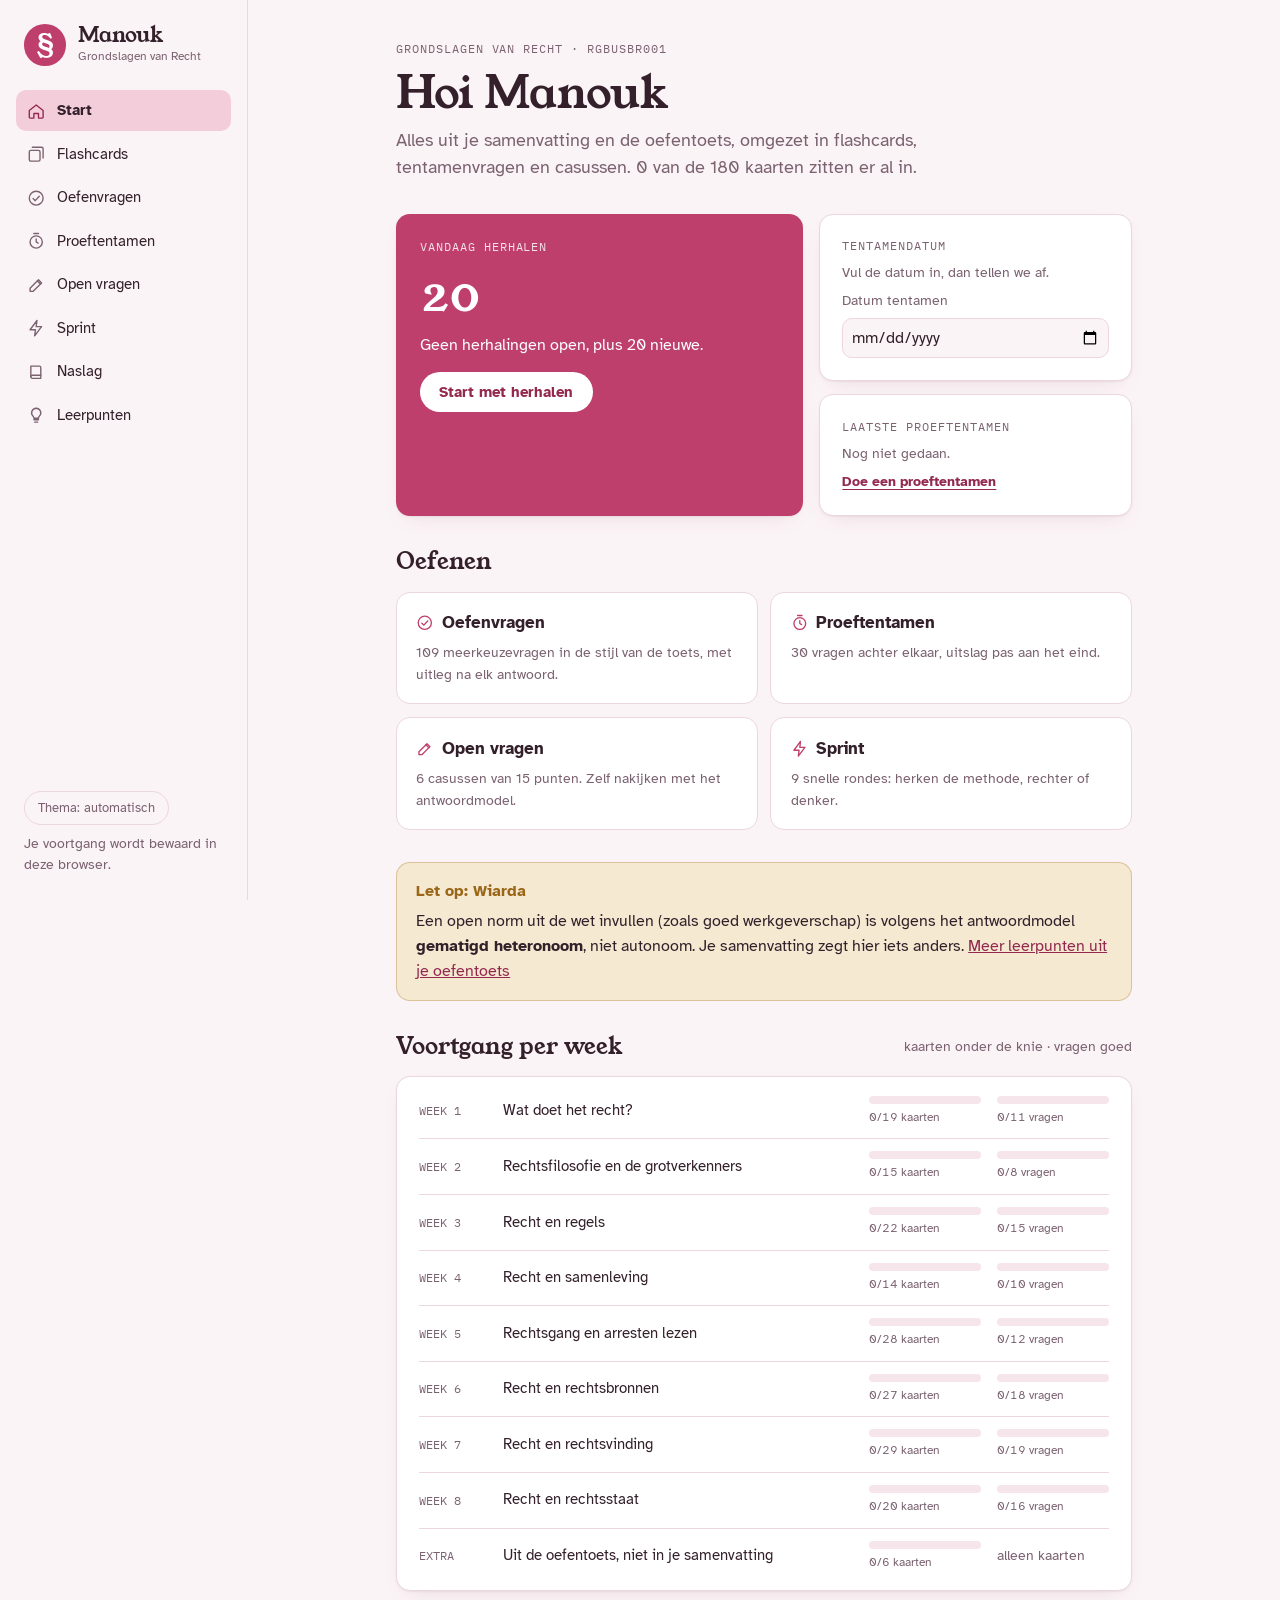
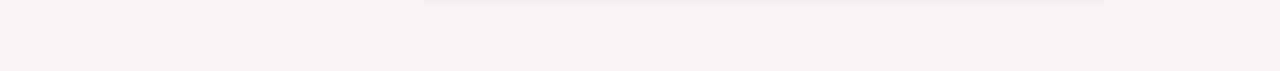
==== index.html @ 0c871d09 "Eerste versie van de GVR-trainer Co-Authored-By: Claude Opus 5.5 <noreply@anthropic.com> Claude-Sess" ====
<!doctype html>
<html lang="nl">
<head>
<meta charset="utf-8">
<meta name="viewport" content="width=device-width,initial-scale=1,viewport-fit=cover">
<title>Manouks GVR-trainer</title>
<meta name="robots" content="noindex">
<link rel="icon" href="data:image/svg+xml,%3Csvg xmlns=%22http://www.w3.org/2000/svg%22 viewBox=%220 0 64 64%22%3E%3Ccircle cx=%2232%22 cy=%2232%22 r=%2232%22 fill=%22%23bf3f6c%22/%3E%3Ctext x=%2232%22 y=%2244%22 font-size=%2236%22 text-anchor=%22middle%22 fill=%22white%22 font-family=%22Georgia%22%3E%C2%A7%3C/text%3E%3C/svg%3E">
<link rel="preconnect" href="https://fonts.googleapis.com"><link rel="preconnect" href="https://fonts.gstatic.com" crossorigin><link rel="stylesheet" href="https://fonts.googleapis.com/css2?family=Atkinson+Hyperlegible:ital,wght@0,400;0,700;1,400&family=IBM+Plex+Mono:wght@400;500&family=Young+Serif&display=swap">
<style>
:root{padding-top:env(safe-area-inset-top,0px);padding-bottom:env(safe-area-inset-bottom,0px)}img{max-width:100%}[hidden]{display:none!important}
/* Layout: rustige studie-app. Links een vaste kolom met navigatie (op telefoon een plakbalk bovenaan), rechts één leeskolom van max. 46rem. Roze als papier-tint en als enige accentkleur; groen/oker/rood alleen voor goed/twijfel/fout. */
:root{
  --paper:#fbf4f6; --surface:#ffffff; --blush:#f7e5ec; --line:#ecd6df;
  --ink:#33202a; --muted:#7b6270; --rose:#bf3f6c; --rose-deep:#93294f; --rose-soft:#f4cddb; --on-rose:#ffffff;
  --good:#2c7a5f; --good-soft:#dcefe6; --warn:#9a6618; --warn-soft:#f6e9d2; --bad:#b4313e; --bad-soft:#f8dde1;
  --shadow:0 1px 2px rgba(80,30,50,.06),0 8px 24px -12px rgba(120,40,70,.18);
  --f-display:"Young Serif",Georgia,"Times New Roman",serif;
  --f-body:"Atkinson Hyperlegible",system-ui,-apple-system,"Segoe UI",sans-serif;
  --f-mono:"IBM Plex Mono",ui-monospace,SFMono-Regular,Menlo,monospace;
  --r:14px; --r-sm:10px;
}
@media (prefers-color-scheme: dark){ :root:not([data-theme="light"]){
  --paper:#1c1317; --surface:#261a20; --blush:#33222b; --line:#45303b;
  --ink:#f6e9ef; --muted:#bb9cab; --rose:#f17ca5; --rose-deep:#ffa9c6; --rose-soft:#4b2637; --on-rose:#2a0f1b;
  --good:#71c9a3; --good-soft:#1d3a2f; --warn:#e2b265; --warn-soft:#3b2d17; --bad:#f28d95; --bad-soft:#45222a;
  --shadow:0 1px 2px rgba(0,0,0,.3),0 10px 28px -14px rgba(0,0,0,.6); color-scheme:dark; } }
:root[data-theme="dark"]{
  --paper:#1c1317; --surface:#261a20; --blush:#33222b; --line:#45303b;
  --ink:#f6e9ef; --muted:#bb9cab; --rose:#f17ca5; --rose-deep:#ffa9c6; --rose-soft:#4b2637; --on-rose:#2a0f1b;
  --good:#71c9a3; --good-soft:#1d3a2f; --warn:#e2b265; --warn-soft:#3b2d17; --bad:#f28d95; --bad-soft:#45222a;
  --shadow:0 1px 2px rgba(0,0,0,.3),0 10px 28px -14px rgba(0,0,0,.6); color-scheme:dark; }

*{box-sizing:border-box}
html,body{height:100%}
body{margin:0;background:var(--paper);color:var(--ink);font-family:var(--f-body);font-size:16px;line-height:1.55;-webkit-font-smoothing:antialiased}
button,input,textarea,select{font:inherit;color:inherit}
a{color:var(--rose-deep)}
:focus-visible{outline:2px solid var(--rose);outline-offset:2px;border-radius:6px}
h1,h2,h3{text-wrap:balance;margin:0}
h1{font-family:var(--f-display);font-weight:400;font-size:clamp(2rem,4.5vw,2.8rem);line-height:1.1;letter-spacing:-.01em}
h2{font-family:var(--f-display);font-weight:400;font-size:1.45rem;line-height:1.2}
h3{font-size:1.05rem;font-weight:700}
p{margin:0}
.eyebrow{font-family:var(--f-mono);font-size:.75rem;letter-spacing:.08em;text-transform:uppercase;color:var(--muted)}
.muted{color:var(--muted)}
.small{font-size:.875rem}
.tnum{font-variant-numeric:tabular-nums}

/* ---------- shell ---------- */
.app{display:grid;grid-template-columns:15.5rem minmax(0,1fr);min-height:100%}
.side{position:sticky;top:0;height:100vh;display:flex;flex-direction:column;gap:1.5rem;padding:1.5rem 1rem;border-right:1px solid var(--line);background:var(--paper)}
.brand{display:flex;align-items:center;gap:.75rem;text-decoration:none;color:var(--ink);padding:0 .5rem}
.mark{display:grid;place-items:center;width:2.6rem;height:2.6rem;border-radius:50%;background:var(--rose);color:var(--on-rose);font-family:var(--f-display);font-size:1.45rem;flex:none}
.brand b{display:block;font-family:var(--f-display);font-weight:400;font-size:1.3rem;line-height:1.1}
.brand small{display:block;color:var(--muted);font-size:.78rem}
.nav{display:flex;flex-direction:column;gap:.15rem}
.nav a{display:flex;align-items:center;gap:.7rem;padding:.55rem .7rem;border-radius:var(--r-sm);text-decoration:none;color:var(--ink);font-size:.95rem}
.nav a svg{width:1.15rem;height:1.15rem;flex:none;color:var(--muted)}
.nav a:hover{background:var(--blush)}
.nav a[aria-current="page"]{background:var(--rose-soft);color:var(--ink);font-weight:700}
.nav a[aria-current="page"] svg{color:var(--rose-deep)}
.side-foot{margin-top:auto;display:flex;flex-direction:column;gap:.5rem;padding:0 .5rem}
.theme-btn{display:inline-flex;align-items:center;gap:.5rem;background:none;border:1px solid var(--line);border-radius:999px;padding:.35rem .8rem;font-size:.82rem;color:var(--muted);cursor:pointer;width:max-content}
.theme-btn:hover{border-color:var(--rose);color:var(--ink)}

.main{min-width:0;padding-block:2.5rem 5rem;padding-left:max(16px,env(safe-area-inset-left,0px));padding-right:max(16px,env(safe-area-inset-right,0px));outline:none}
.wrap{max-width:46rem;margin:0 auto;display:flex;flex-direction:column;gap:2rem}
.wrap.wide{max-width:58rem}

@media (max-width:860px){
  body::before{content:"";position:fixed;inset:0 0 auto;height:env(safe-area-inset-top,0px);z-index:10;background:var(--paper)}
  .app{grid-template-columns:minmax(0,1fr)}
  .side{position:sticky;top:env(safe-area-inset-top,0px);z-index:5;height:auto;flex-direction:column;gap:.6rem;padding-block:.7rem .5rem;padding-left:max(16px,env(safe-area-inset-left,0px));padding-right:max(16px,env(safe-area-inset-right,0px));border-right:0;border-bottom:1px solid var(--line)}
  .brand{padding:0}
  .mark{width:2.1rem;height:2.1rem;font-size:1.15rem}
  .brand b{font-size:1.1rem}
  .nav{flex-direction:row;overflow-x:auto;gap:.3rem;padding-bottom:.25rem;scrollbar-width:none}
  .nav::-webkit-scrollbar{display:none}
  .nav a{flex:none;padding:.4rem .7rem;font-size:.88rem;border:1px solid var(--line)}
  .nav a svg{display:none}
  .side-foot{position:absolute;right:max(16px,env(safe-area-inset-right,0px));top:.85rem;margin:0;padding:0}
  .side-foot .muted{display:none}
  .main{padding-block:1.5rem 4rem}
}

/* ---------- generic ---------- */
.panel{background:var(--surface);border:1px solid var(--line);border-radius:var(--r);padding:1.4rem;box-shadow:var(--shadow)}
.stack{display:flex;flex-direction:column;gap:1rem}
.row{display:flex;flex-wrap:wrap;gap:.6rem;align-items:center}
.between{justify-content:space-between}
.btn{display:inline-flex;align-items:center;justify-content:center;gap:.45rem;border:1px solid transparent;border-radius:999px;padding:.6rem 1.15rem;font-weight:700;font-size:.95rem;cursor:pointer;text-decoration:none;line-height:1.2;transition:background .15s,border-color .15s,transform .1s}
.btn:active{transform:translateY(1px)}
.btn-primary{background:var(--rose);color:var(--on-rose)}
.btn-primary:hover{background:var(--rose-deep)}
.btn-ghost{background:transparent;border-color:var(--line);color:var(--ink)}
.btn-ghost:hover{border-color:var(--rose);background:var(--blush)}
.btn-link{background:none;border:0;padding:0;color:var(--rose-deep);font-weight:700;cursor:pointer;text-decoration:underline;text-underline-offset:3px}
.btn[disabled]{opacity:.45;cursor:not-allowed}
kbd{font-family:var(--f-mono);font-size:.72rem;border:1px solid var(--line);border-bottom-width:2px;border-radius:5px;padding:0 .3rem;color:var(--muted);background:var(--surface)}

.chips{display:flex;flex-wrap:wrap;gap:.4rem}
.chip{border:1px solid var(--line);background:var(--surface);border-radius:999px;padding:.3rem .75rem;font-size:.85rem;cursor:pointer;color:var(--ink)}
.chip:hover{border-color:var(--rose)}
.chip[aria-pressed="true"]{background:var(--ink);color:var(--paper);border-color:var(--ink)}
.tag{display:inline-block;font-family:var(--f-mono);font-size:.72rem;letter-spacing:.04em;border-radius:6px;padding:.1rem .45rem;background:var(--blush);color:var(--rose-deep)}
.seg{display:inline-flex;border:1px solid var(--line);border-radius:999px;padding:3px;background:var(--surface)}
.seg button{border:0;background:none;border-radius:999px;padding:.3rem .8rem;font-size:.85rem;cursor:pointer;color:var(--muted)}
.seg button[aria-pressed="true"]{background:var(--rose-soft);color:var(--ink);font-weight:700}

.bar{height:.5rem;border-radius:999px;background:var(--blush);overflow:hidden}
.bar > i{display:block;height:100%;background:var(--rose);border-radius:999px;transition:width .4s}
.bar.good > i{background:var(--good)}

.callout{border-radius:var(--r);padding:1rem 1.2rem;background:var(--warn-soft);border:1px solid color-mix(in srgb,var(--warn) 30%,transparent);display:flex;flex-direction:column;gap:.35rem}
.callout b{color:var(--warn)}

/* ---------- start ---------- */
.hello{display:flex;flex-direction:column;gap:.6rem}
.hello .lede{font-size:1.1rem;color:var(--muted);max-width:36rem}
.today{display:grid;grid-template-columns:minmax(0,1.3fr) minmax(0,1fr);gap:1rem}
.today-main{background:var(--rose);color:var(--on-rose);border-radius:var(--r);padding:1.5rem;display:flex;flex-direction:column;gap:.9rem;box-shadow:var(--shadow)}
.today-main .big{font-family:var(--f-display);font-size:3rem;line-height:1}
.today-main .btn{background:var(--on-rose);color:var(--rose-deep);align-self:flex-start}
.today-main .btn:hover{background:var(--paper)}
.today-side{display:flex;flex-direction:column;gap:.8rem}
.countdown{display:flex;flex-direction:column;gap:.4rem}
.countdown .big{font-family:var(--f-display);font-size:2.2rem;line-height:1}
.countdown input{border:1px solid var(--line);border-radius:var(--r-sm);padding:.35rem .5rem;background:var(--paper);max-width:100%}
.modes{display:grid;grid-template-columns:repeat(2,minmax(0,1fr));gap:.8rem}
.mode{display:flex;flex-direction:column;gap:.3rem;padding:1.1rem 1.2rem;border:1px solid var(--line);border-radius:var(--r);background:var(--surface);text-decoration:none;color:var(--ink);transition:border-color .15s,transform .15s}
.mode:hover{border-color:var(--rose);transform:translateY(-1px)}
.mode h3{display:flex;align-items:center;gap:.5rem}
.mode h3 svg{width:1.1rem;height:1.1rem;color:var(--rose)}
.mode p{color:var(--muted);font-size:.9rem}
.weeks{display:flex;flex-direction:column}
.wk{display:grid;grid-template-columns:4.2rem minmax(0,1fr) 7rem 7rem;gap:1rem;align-items:center;padding:.75rem 0;border-top:1px solid var(--line)}
.wk:first-child{border-top:0}
.wk .nm{font-family:var(--f-mono);font-size:.78rem;color:var(--muted)}
.wk .tt{font-size:.95rem;min-width:0}
.wk .st{display:flex;flex-direction:column;gap:.25rem;font-size:.75rem;color:var(--muted)}
@media (max-width:640px){
  .today{grid-template-columns:minmax(0,1fr)}
  .modes{grid-template-columns:minmax(0,1fr)}
  .wk{grid-template-columns:3.6rem minmax(0,1fr);row-gap:.4rem}
  .wk .st{grid-column:2}
}

/* ---------- flashcards ---------- */
.toolbar{display:flex;flex-direction:column;gap:.75rem}
.toolbar > .seg{align-self:flex-start;max-width:100%}
.fc{background:var(--surface);border:1px solid var(--line);border-radius:20px;box-shadow:var(--shadow);padding:2rem 2rem 1.6rem;min-height:18rem;display:flex;flex-direction:column;gap:1.2rem;cursor:pointer;position:relative}
.fc::before{content:"";position:absolute;left:2rem;right:2rem;top:0;height:4px;border-radius:0 0 4px 4px;background:var(--rose-soft)}
.fc-meta{display:flex;justify-content:space-between;align-items:center;gap:1rem}
.fc-q{font-family:var(--f-display);font-size:clamp(1.3rem,3vw,1.65rem);line-height:1.3}
.fc-a{border-top:1px dashed var(--line);padding-top:1.1rem;font-size:1.02rem;animation:rise .25s ease}
.fc-hint{margin-top:auto;color:var(--muted);font-size:.85rem}
.rate{display:grid;grid-template-columns:repeat(3,minmax(0,1fr));gap:.6rem}
.rate button{border-radius:var(--r-sm);padding:.8rem .5rem;border:1px solid var(--line);background:var(--surface);cursor:pointer;font-weight:700;display:flex;flex-direction:column;align-items:center;gap:.15rem}
.rate button small{font-weight:400;color:var(--muted);font-size:.75rem}
.rate .r1:hover{background:var(--bad-soft);border-color:var(--bad)}
.rate .r2:hover{background:var(--warn-soft);border-color:var(--warn)}
.rate .r3:hover{background:var(--good-soft);border-color:var(--good)}
@keyframes rise{from{opacity:0;transform:translateY(4px)}to{opacity:1;transform:none}}
@media (prefers-reduced-motion:reduce){*{animation:none!important;transition:none!important}}

/* ---------- questions ---------- */
.q{display:flex;flex-direction:column;gap:1.1rem}
.q-text{font-size:1.08rem;line-height:1.6;white-space:pre-line}
.stel{display:flex;flex-direction:column;gap:.5rem;background:var(--blush);border-radius:var(--r-sm);padding:.9rem 1rem}
.stel p{display:grid;grid-template-columns:5.5rem minmax(0,1fr);gap:.5rem}
.stel b{font-family:var(--f-mono);font-size:.78rem;padding-top:.2rem;color:var(--rose-deep)}
.opts{display:flex;flex-direction:column;gap:.55rem;margin:0;padding:0;list-style:none}
.opt{display:grid;grid-template-columns:2rem minmax(0,1fr);gap:.7rem;align-items:start;text-align:left;width:100%;padding:.8rem .95rem;border:1px solid var(--line);border-radius:var(--r-sm);background:var(--surface);cursor:pointer;line-height:1.45}
.opt:hover:not([disabled]){border-color:var(--rose);background:var(--blush)}
.opt .l{display:grid;place-items:center;width:1.75rem;height:1.75rem;border-radius:50%;border:1px solid var(--line);font-family:var(--f-mono);font-size:.8rem;color:var(--muted)}
.opt.sel{border-color:var(--rose);background:var(--blush)}
.opt.sel .l{background:var(--rose);color:var(--on-rose);border-color:var(--rose)}
.opt.ok{border-color:var(--good);background:var(--good-soft)}
.opt.ok .l{background:var(--good);color:var(--surface);border-color:var(--good)}
.opt.no{border-color:var(--bad);background:var(--bad-soft)}
.opt.no .l{background:var(--bad);color:var(--surface);border-color:var(--bad)}
.opt[disabled]{cursor:default}
.explain{border-left:3px solid var(--rose);padding:.2rem 0 .2rem 1rem;display:flex;flex-direction:column;gap:.3rem;animation:rise .25s ease}
.verdict{font-weight:700}
.verdict.good{color:var(--good)} .verdict.bad{color:var(--bad)}
.scoreline{display:flex;gap:1.2rem;font-size:.9rem;color:var(--muted)}
.scoreline b{color:var(--ink)}

/* exam */
.qgrid{display:grid;grid-template-columns:repeat(auto-fill,minmax(2.3rem,1fr));gap:.35rem}
.qgrid button{aspect-ratio:1;max-width:100%;border-radius:8px;border:1px solid var(--line);background:var(--surface);font-family:var(--f-mono);font-size:.78rem;cursor:pointer}
.qgrid button.done{background:var(--rose-soft);border-color:var(--rose-soft)}
.qgrid button.cur{outline:2px solid var(--rose);outline-offset:1px}
.qgrid button.ok{background:var(--good-soft);border-color:var(--good);color:var(--good)}
.qgrid button.no{background:var(--bad-soft);border-color:var(--bad);color:var(--bad)}
.timer{font-family:var(--f-mono);font-size:.9rem;color:var(--muted)}
.result-big{display:flex;align-items:baseline;gap:1rem;flex-wrap:wrap}
.result-big .n{font-family:var(--f-display);font-size:3.4rem;line-height:1}
.grade{font-family:var(--f-display);font-size:1.6rem;color:var(--rose-deep)}
.confirm{border:1px solid var(--rose);background:var(--blush);border-radius:var(--r);padding:1rem 1.2rem;display:flex;flex-direction:column;gap:.7rem}
details.rev{border-top:1px solid var(--line);padding:.7rem 0}
details.rev summary{cursor:pointer;display:grid;grid-template-columns:1.6rem minmax(0,1fr);gap:.6rem;align-items:start;list-style:none}
details.rev summary::-webkit-details-marker{display:none}
.dot{width:1.4rem;height:1.4rem;border-radius:50%;display:grid;place-items:center;font-size:.75rem;font-weight:700;color:var(--surface)}
.dot.ok{background:var(--good)} .dot.no{background:var(--bad)}
details.rev .body{padding:.6rem 0 0 2.2rem;display:flex;flex-direction:column;gap:.4rem;font-size:.95rem}
.hist{width:100%;border-collapse:collapse;font-size:.9rem}
.hist th,.hist td{text-align:left;padding:.45rem .5rem;border-bottom:1px solid var(--line)}
.hist th{font-weight:400;color:var(--muted);font-size:.8rem}

/* open questions */
.olist{display:grid;grid-template-columns:repeat(2,minmax(0,1fr));gap:.8rem}
.ocard{text-align:left;display:flex;flex-direction:column;gap:.5rem;padding:1.1rem 1.2rem;border:1px solid var(--line);border-radius:var(--r);background:var(--surface);cursor:pointer}
.ocard:hover{border-color:var(--rose)}
.ocard h3{font-family:var(--f-display);font-weight:400;font-size:1.2rem}
@media (max-width:640px){.olist{grid-template-columns:minmax(0,1fr)}}
.casus{background:var(--surface);border:1px solid var(--line);border-radius:var(--r);padding:1.4rem 1.5rem;display:flex;flex-direction:column;gap:.7rem}
.casus .txt{white-space:pre-line}
.part{display:flex;flex-direction:column;gap:.75rem;padding-top:1.4rem;border-top:1px solid var(--line)}
.part-h{display:flex;justify-content:space-between;align-items:baseline;gap:1rem}
.part-h h3{font-family:var(--f-display);font-weight:400;font-size:1.15rem}
textarea{width:100%;min-height:9rem;resize:vertical;border:1px solid var(--line);border-radius:var(--r-sm);padding:.8rem .9rem;background:var(--surface);line-height:1.55}
textarea:focus{outline:2px solid var(--rose-soft);border-color:var(--rose)}
.wc{font-family:var(--f-mono);font-size:.75rem;color:var(--muted)}
.crit{display:flex;flex-direction:column;gap:.45rem;margin:0;padding:0;list-style:none}
.crit label{display:grid;grid-template-columns:1.3rem minmax(0,1fr) auto;gap:.6rem;align-items:start;padding:.6rem .75rem;border-radius:var(--r-sm);background:var(--blush);cursor:pointer}
.crit input{margin-top:.25rem;accent-color:var(--rose)}
.crit .pt{font-family:var(--f-mono);font-size:.75rem;color:var(--rose-deep);white-space:nowrap}
.model{border-left:3px solid var(--good);padding:.3rem 0 .3rem 1rem;white-space:pre-line;font-size:.97rem}
.model-h{font-weight:700;color:var(--good);font-size:.9rem}
.total{display:flex;justify-content:space-between;align-items:center;gap:1rem;flex-wrap:wrap;padding:1rem 1.2rem;border-radius:var(--r);background:var(--rose-soft)}
.total b{font-family:var(--f-display);font-weight:400;font-size:1.6rem}

/* sprint */
.slist{display:grid;grid-template-columns:repeat(3,minmax(0,1fr));gap:.8rem}
@media (max-width:760px){.slist{grid-template-columns:repeat(2,minmax(0,1fr))}}
@media (max-width:460px){.slist{grid-template-columns:minmax(0,1fr)}}
.sprint-stmt{font-family:var(--f-display);font-size:clamp(1.2rem,3vw,1.5rem);line-height:1.35;min-height:4.5rem}
.choices{display:flex;flex-wrap:wrap;gap:.5rem}
.choices button{border:1px solid var(--line);background:var(--surface);border-radius:999px;padding:.6rem 1rem;cursor:pointer;font-weight:700}
.choices button:hover:not([disabled]){border-color:var(--rose);background:var(--blush)}
.choices button.ok{background:var(--good);border-color:var(--good);color:var(--surface)}
.choices button.no{background:var(--bad);border-color:var(--bad);color:var(--surface)}

/* naslag */
.search{width:100%;border:1px solid var(--line);border-radius:999px;padding:.7rem 1.1rem;background:var(--surface)}
.tbl-wrap{overflow-x:auto;border:1px solid var(--line);border-radius:var(--r);background:var(--surface)}
.tbl{width:100%;border-collapse:collapse;font-size:.92rem;min-width:32rem}
.tbl th{text-align:left;font-size:.75rem;font-family:var(--f-mono);letter-spacing:.04em;text-transform:uppercase;color:var(--muted);font-weight:400;padding:.7rem .9rem;background:var(--blush)}
.tbl td{padding:.65rem .9rem;border-top:1px solid var(--line);vertical-align:top}
.tbl td:first-child{font-weight:700}
.defs{display:flex;flex-direction:column}
.def{padding:.9rem 0;border-top:1px solid var(--line);display:flex;flex-direction:column;gap:.3rem}
.def:first-child{border-top:0}
.def p{white-space:pre-line;font-size:.95rem}
mark{background:var(--rose-soft);color:inherit;border-radius:3px;padding:0 .1rem}

/* leerpunten */
.lessons{display:grid;grid-template-columns:repeat(2,minmax(0,1fr));gap:.8rem}
@media (max-width:640px){.lessons{grid-template-columns:minmax(0,1fr)}}
.lesson{padding:1rem 1.1rem;border:1px solid var(--line);border-radius:var(--r);background:var(--surface);display:flex;flex-direction:column;gap:.35rem}
.lesson p{font-size:.93rem;color:var(--muted)}
.fix{display:flex;flex-direction:column;gap:.6rem}
.fix .callout p{font-size:.95rem}
ul.plain{margin:0;padding-left:1.1rem;display:flex;flex-direction:column;gap:.35rem}
.empty{padding:2rem;text-align:center;border:1px dashed var(--line);border-radius:var(--r);color:var(--muted)}
.end{display:flex;flex-direction:column;gap:1rem;align-items:flex-start}
.end .big{font-family:var(--f-display);font-size:2.4rem;line-height:1.1}

</style>
</head>
<body>
<div class="app">
  <aside class="side">
    <a class="brand" href="#start" aria-label="Naar start"><span class="mark" aria-hidden="true">§</span><span><b>Manouk</b><small>Grondslagen van Recht</small></span></a>
    <nav class="nav" id="nav" aria-label="Onderdelen"></nav>
    <div class="side-foot">
      <button class="theme-btn" id="themeBtn" type="button">Thema: automatisch</button>
      <p class="small muted">Je voortgang wordt bewaard in deze browser.</p>
    </div>
  </aside>
  <main id="view" class="main" tabindex="-1"></main>
</div>

<script>
window.WEEKS = {
1:{n:"Week 1",t:"Wat doet het recht?"},
2:{n:"Week 2",t:"Rechtsfilosofie en de grotverkenners"},
3:{n:"Week 3",t:"Recht en regels"},
4:{n:"Week 4",t:"Recht en samenleving"},
5:{n:"Week 5",t:"Rechtsgang en arresten lezen"},
6:{n:"Week 6",t:"Recht en rechtsbronnen"},
7:{n:"Week 7",t:"Recht en rechtsvinding"},
8:{n:"Week 8",t:"Recht en rechtsstaat"},
9:{n:"Extra",t:"Uit de oefentoets, niet in je samenvatting"}
};

// Overzichtstabellen voor de naslag
window.TABLES = [
{t:"Drie stromingen",w:2,h:["Stroming","Kern","Kernwaarde","Herken aan"],r:[
["Rechtspositivisme","Geldend recht en persoonlijke moraal scheiden; herkomst bepaalt geldigheid","Rechtszekerheid","Bevoegde wetgever, juiste procedure, wet volgen"],
["Natuurrecht","Hogere, ongeschreven normen; geschreven recht wordt daaraan getoetst","Rechtvaardigheid","Beroep op hogere waarden tegen een geschreven regel"],
["Rechtsrealisme","Hoe werkt recht in de praktijk? Omstandigheden en gevolgen","Doelmatigheid","Feitelijk rechterlijk gedrag, maatschappelijke gevolgen"]]},
{t:"De rechters in de grotverkenners",w:2,h:["Rechter","Doorslaggevende gedachte","Uitkomst"],r:[
["Truepenny","Wet toepassen, maar strafvermindering door het bestuur bepleiten","Veroordelen"],
["Foster","Natuurtoestand; letter vs. doel van de wet (zelfverdediging)","Vrijspreken"],
["Tatting","Te veel onopgeloste tegenstrijdigheden","Geen uitspraak"],
["Keen","Recht en persoonlijke moraal gescheiden; gratie is aan het bestuur","Veroordelen"],
["Handy","Praktische werkelijkheid en publieke opinie (90%)","Vrijspreken"]]},
{t:"Hart, Radbruch, Dworkin",w:3,h:["Denker","Centrale gedachte","Herkenningspunt"],r:[
["Hart","Recht = primaire + secundaire regels; geldigheid los van moraal","Herkenning, verandering, handhaving; open textuur"],
["Radbruch","Positief recht gaat voor, behalve bij onverdraaglijk onrecht","Grens rechtszekerheid / extreme onrechtvaardigheid"],
["Dworkin","Recht = regels én beginselen; morele argumentatie nodig","Open normen; rechter gebonden aan beginselen"]]},
{t:"Secundaire regels (Hart)",w:3,h:["Probleem","Secundaire regel","Functie"],r:[
["Onzekerheid","Herkenningsregel","Criteria om geldend recht te herkennen (herkomst)"],
["Verandering","Veranderingsregels","Wie mag regels invoeren, wijzigen, afschaffen en hoe"],
["Handhaving","Handhavingsregels","Wie beslist over overtredingen en geschillen"]]},
{t:"Rechtsrealisten",w:4,h:["Wie / wat","Kern"],r:[
["Holmes","Recht als voorspelling van rechterlijke beslissingen; bad man theory"],
["Llewellyn","Dubbele functie van regels; tijdelijke scheiding recht/moraal; grand style"],
["Regelscepsis","Onzekerheid over betekenis van regels; hogere rechters"],
["Feitenscepsis","Onzekerheid over de feiten; feitenrechters"],
["Scandinavisch","Psychologische invloed van regels en instituties"],
["Nieuw rechtsrealisme","Gevolgen voor individuen; sociaalwetenschappelijke kennis vult aan"]]},
{t:"Partijen en uitspraken",w:5,h:["Procedure","Partijen","Uitspraak"],r:[
["Dagvaarding, rechtbank","Eiser / gedaagde","Vonnis"],
["Hoger beroep","Appellant / geïntimeerde","Arrest"],
["Cassatie","Eiser tot cassatie / verweerder in cassatie","Arrest"],
["Verzoekschrift","Verzoeker / verweerder","Beschikking"]]},
{t:"Wet in formele en materiële zin",w:6,h:["Begrip","Kijk naar","Betekenis"],r:[
["Formele zin","Herkomst","Regering + Staten-Generaal (art. 81 Gw)"],
["Materiële zin","Inhoud","Algemeen verbindend voorschrift: externe werking, algemene regels, bevoegd gezag"]]},
{t:"Toetsing door de rechter",w:6,h:["Toetsen van formele wet aan","Mag het?","Waarom"],r:[
["Grondwet","Nee","Art. 120 Gw"],
["Statuut en ongeschreven rechtsbeginselen","Nee","Harmonisatiewet-arrest"],
["Eenieder verbindende verdragsbepalingen","Ja","Art. 94 Gw"],
["Andere wetten (voorrangsregels)","Ja","Lex superior, specialis, posterior"]]},
{t:"Wiarda: drie typen rechtsvinding",w:7,h:["Type","Wat doet de rechter?","Voorbeeld"],r:[
["Heteronoom","Past een duidelijke regel toe; spreekbuis van de wet","Termijn verstreken"],
["Gematigd heteronoom","Legt een regel uit of vult een open norm in waar de wet houvast biedt; vertolker van de wet","Goed werkgeverschap, ‘goed’ in art. 310 Sr"],
["Autonoom","Oordeelt op eigen gezag; weinig of geen houvast in het recht","Nieuwe regel zonder enige wettelijke basis"]]},
{t:"Interpretatiemethoden",w:7,h:["Methode","Centrale vraag","Herken aan"],r:[
["Grammaticaal","Wat betekenen de woorden?","Spraakgebruik, woordenboek"],
["Wetshistorisch","Wat bedoelde de wetgever?","Memorie van toelichting, parlementaire geschiedenis"],
["Systematisch","Hoe past het in het stelsel?","Samenhang met andere artikelen of wetten"],
["Teleologisch","Wat is het doel, ook nu?","Beschermd belang, maatschappelijke ontwikkelingen"]]},
{t:"Materieel legaliteitsbeginsel",w:7,h:["Aspect","Betekenis"],r:[
["Lex scripta","Geschreven wettelijke basis; gewoonte is niet genoeg"],
["Lex certa","Duidelijk genoeg om te voorzien wat strafbaar is"],
["Geen terugwerkende kracht","Niet achteraf strafbaar maken of zwaarder straffen"],
["Analogieverbod","Niet uitbreiden naar een geval buiten de bepaling"]]},
{t:"Vrijheid, gelijkheid, democratie",w:8,h:["Begrip","Betekenis","Overheid / rechter"],r:[
["Negatieve vrijheid","Vrij van inmenging","Terughoudende overheid"],
["Positieve vrijheid","Daadwerkelijk kunnen","Actieve overheid"],
["Formele gelijkheid","Gelijke rechten, gelijke gevallen gelijk","Gelijke behandeling waarborgen"],
["Materiële gelijkheid","Rekening houden met feitelijke verschillen","Compenseren, ondersteunen"],
["Formele democratie","Procedure, meerderheid; gelijkheid van stemmen","Kleine rol rechter"],
["Materiële democratie","Grondrechten, minderheden; gelijkwaardigheid","Controlerende rol rechter"]]},
{t:"Staatsneutraliteit",w:8,h:["Vorm","Betekenis","Gelijkheid"],r:[
["Exclusief","Religieuze uitingen buiten de publieke sfeer","Formeel"],
["Inclusief","Alle overtuigingen zichtbaar en gelijkwaardig","Formeel"],
["Compenserend","Extra steun voor minderheden","Materieel"]]}
];

// Wat de oefentoets ons leert
window.LESSONS = {
format:[
"30 meerkeuzevragen met 4 opties, plus 2 open casusvragen van elk 15 punten (a = 3, b = 4, c = 8 punten).",
"De open vragen kijk je in de oefentoets zelf na met een antwoordmodel. In deze tool doe je dat precies zo.",
"Veel vragen beginnen met een casus, nieuwsbericht of citaat. Je moet dan een begrip herkennen en toepassen, niet alleen opzeggen.",
"Er zitten vaak twee opties in met dezelfde conclusie maar een andere motivering. Kies dan de meest precieze motivering."
],
tips:[
{t:"Lees elke stelling los",d:"Bij ‘Stelling 1 / Stelling 2’-vragen zit de valkuil vaak in één klein woord (‘altijd’, ‘alleen’, ‘door de rechter’). Beoordeel eerst stelling 1 helemaal, dan stelling 2."},
{t:"Zelfde conclusie, andere reden",d:"Twee opties zeggen bijvoorbeeld allebei ‘materiële gelijkheid’. Check dan welke motivering het meest precies bij de definitie en de casus past."},
{t:"Check elk detail in de optie",d:"‘Omdat béíde commentatoren vinden dat...’ klopt niet als maar één dat vindt. Eén onjuist detail maakt de hele optie fout."},
{t:"Beantwoord precies de vraag",d:"In de open vraag over Keen leverde ‘recht en moraal’ geen punten op, omdat er gevraagd werd naar recht en beleid. Onderstreep de kernwoorden van de vraag."},
{t:"Definitie, uitleg, toepassing",d:"Open vraag? Gebruik steeds drie stappen: noem het begrip, leg het uit met de definitie uit de stof, pas het toe op de casus."},
{t:"Exacte definities scoren",d:"Formele democratie: gelijkheid = gelijkheid van stemmen. Materiële democratie: gelijkheid = gelijkwaardigheid. Zulke precieze koppelingen staan letterlijk in het antwoordmodel."}
],
weak:[
{t:"Radbruch vs. Dworkin",d:"Dworkin: rechtvaardigheid zit in het recht zelf (beginselen). Radbruch: niet noodzakelijk; positief recht gaat voor, behalve bij extreem onrecht.",w:3},
{t:"Natuurrecht en legitimiteit",d:"Legitimiteit hangt af van de verhouding tot hogere morele normen, niet van een handeling van de rechter.",w:3},
{t:"Hart en moraal",d:"Geldigheid is onafhankelijk van moraliteit. Iets kan illegaal maar moreel juist zijn.",w:3},
{t:"Conclusie van de A-G",d:"Komt vóór het arrest, dus bevat nooit de overwegingen van de HR.",w:5},
{t:"Catoochi en gewoonterecht",d:"Geen aanvullende maar derogerende werking; en gewoonterecht wordt niet alleen door de HR erkend.",w:6},
{t:"Formeel recht herkennen",d:"Formeel recht regelt procedures en bevoegdheden in de procedure; materieel recht regelt rechten en plichten zelf.",w:1},
{t:"Subjectief vs. objectief recht",d:"‘Rechten’ in een BW-artikel zijn meestal subjectieve rechten (art. 3:82 BW: twee keer subjectief).",w:1},
{t:"Elektriciteitsarrest",d:"Elektriciteit is een ‘goed’: extensieve uitleg, geen analogie en geen restrictieve uitleg.",w:7},
{t:"Lex certa vs. lex scripta",d:"Een vage maar wél geschreven norm (‘zich hinderlijk gedragen’) is een lex certa-probleem.",w:7},
{t:"Wiarda en open normen",d:"Een open norm uit de wet invullen (goed werkgeverschap) is volgens het antwoordmodel gematigd heteronoom, niet autonoom. Hier gaan makkelijk alle 3 punten verloren.",w:7},
{t:"Democratie en gelijkheid",d:"Bij discussie over de inhoud (wat is rechtvaardig?) gaat het om materiële democratie. Ken de gelijkheidsdefinities per opvatting.",w:8},
{t:"Gelijkheid en neutraliteit",d:"Een beperking die voor alle overtuigingen geldt en iedereen gelijke ruimte laat: formele gelijkheid + inclusieve neutraliteit.",w:8},
{t:"Materiële gelijkheid: beste motivering",d:"Niet alleen ‘verschillen tussen groepen’, maar: kijken naar het ongelijke resultaat als er geen compensatie is voor de ongelijke uitgangspositie.",w:8}
],
corrections:[
{t:"Wiarda: open normen",d:"Je samenvatting koppelt ‘een open norm invullen’ aan autonome rechtsvinding. Volgens het antwoordmodel van de oefentoets is het invullen van een open norm die in de wet staat (zoals goed werkgeverschap) gematigd heteronoom, omdat de wet voldoende houvast biedt. Autonoom is pas als het bestaande recht weinig tot geen houvast geeft."},
{t:"Art. 81 Gw",d:"Je samenvatting noemt art. 81 Gw bij de herkenningsregel. In de oefentoets geldt het ook als veranderingsregel. Beide kan: het zegt wie wetten maakt (verandering) en waaraan je een wet herkent (herkenning)."},
{t:"Veranderingsregels zijn breder",d:"Ook regels waarmee burgers zelf hun rechtsverhoudingen veranderen, zoals de overeenkomst (art. 6:213 BW), zijn veranderingsregels. Een aansprakelijkheidsregel als art. 6:162 BW is dat niet."}
],
missing:[
"Witteveen, ‘De geordende wereld van het recht’ (H. V): erkende rechtsbeginselen vs. achtergrondbeginselen",
"Nieuwenhuis, ‘Democratie, groepsbelediging en haatzaaien’",
"Boogaard & Uzman, ‘Tussen Montesquieu en Judge Dredd’",
"Gastcollege Mingelen: opvolgers van het rechtsrealisme",
"Gastcollege Elaine Mak: de zaak Jip de kip",
"Tongzoen II-arrest en het Elektriciteitsarrest",
"Wet Algemene Bepalingen (art. 5, 11, 12)",
"Taverne (annotatie 1921), open textuur en het evolutionaire karakter van het recht (Holmes, Ratnapala)",
"Toeslagenaffaire, Urgenda en Shell als voorbeelden in de discussie over rechter en politiek",
"De aanwijzingsbevoegdheid van de minister aan het OM"
]
};

// Flashcards per week. w = week (9 = extra stof die in de oefentoets terugkwam)
window.FLASH = [
// ---------- WEEK 1 ----------
{w:1,q:"Welke vijf functies heeft een rechtssysteem?",a:"1. Sociale orde scheppen (duidelijkheid en structuur)\n2. Conflicten vreedzaam oplossen (bijv. via de rechter)\n3. Individuele ontplooiing en autonomie beschermen\n4. Schaarse goederen zo rechtvaardig mogelijk verdelen\n5. Maatschappelijke veranderingen in goede banen leiden"},
{w:1,q:"Welke sociale regels beïnvloeden naast rechtsregels ons gedrag?",a:"Omgangsregels, groepsregels, morele regels en beroepsethiek."},
{w:1,q:"Gedragsnorm",a:"Schrijft voor wat je moet doen, niet mag doen of mag doen.\nVoorbeeld: plicht om belasting te betalen, verbod op diefstal."},
{w:1,q:"In welke drie soorten zijn gedragsnormen te verdelen?",a:"Gebod (je moet iets doen), verbod (je mag iets niet doen) en toestemming (je mag iets doen, maar het hoeft niet)."},
{w:1,q:"Sanctienorm",a:"Bepaalt welk rechtsgevolg aan een overtreding wordt verbonden.\nVoorbeeld: een straf of een plicht tot schadevergoeding.\nLet op: een sanctie is niet altijd een straf."},
{w:1,q:"Bevoegdheidverlenende norm",a:"Geeft iemand of een orgaan de juridische bevoegdheid om bepaalde handelingen te verrichten.\nVoorbeeld: de gemeenteraad mag verordeningen vaststellen."},
{w:1,q:"Definitiebepaling",a:"Legt uit wat een begrip in de wet betekent.\nVoorbeeld: een bepaling die omschrijft wie als bestuursorgaan geldt."},
{w:1,q:"Schakelbepaling",a:"Verklaart regels ook van toepassing op andere gevallen.\nVoorbeeld: een bepaling waardoor regels uit een ander deel van de wet ook gelden."},
{w:1,q:"Een strafbepaling: ‘Wie opzettelijk X doet, wordt gestraft met ...’. Welke norm(en) zie je?",a:"Zowel een gedragsnorm (impliciet: doe X niet) als een sanctienorm (de straf).\nGedragsnormen en sanctienormen hangen vaak samen."},
{w:1,q:"Positief recht vs. wenselijk recht",a:"Positief recht: het recht dat op een bepaalde plaats en tijd geldt (vastgesteld of erkend). Vb: de huidige regels over het minimumloon.\nWenselijk recht: het recht zoals iemand vindt dat het zou moeten zijn. Vb: de wens het minimumloon te verhogen."},
{w:1,q:"Objectief recht vs. subjectief recht",a:"Objectief recht: het geheel van geldende rechtsregels (bijv. de wettelijke regels over eigendom).\nSubjectief recht: een concrete aanspraak of bevoegdheid die iemand aan het objectieve recht ontleent (bijv. jouw eigendomsrecht op je fiets)."},
{w:1,q:"Hoe verhouden positief recht en objectief recht zich tot elkaar?",a:"Positief recht is het geldende recht. Objectief recht is de verzameling van alle rechtsregels binnen een rechtsorde, inclusief dat geldende recht.\nZe sluiten elkaar dus niet uit en objectief recht is géén ideaalbeeld."},
{w:1,q:"Art. 3:82 BW: ‘Afhankelijke rechten volgen het recht waaraan zij verbonden zijn.’ Welk soort recht wordt twee keer bedoeld?",a:"Beide keren subjectief recht: het gaat om concrete rechten van iemand (bijv. een hypotheekrecht dat de vordering volgt).\nTip: ‘rechten’ in het BW betekent vaak subjectieve rechten."},
{w:1,q:"Nationaal vs. internationaal recht",a:"Nationaal recht: geldt binnen de rechtsorde van een bepaalde staat (bijv. het Nederlandse strafrecht).\nInternationaal recht: komt voort uit betrekkingen tussen staten en uit internationale organisaties (bijv. een verdrag). Te verdelen in volkenrecht en het recht van internationale organisaties."},
{w:1,q:"Publiekrecht vs. privaatrecht",a:"Publiekrecht: regelt de organisatie en bevoegdheden van de overheid en haar verhouding tot burgers wanneer zij als overheid optreedt (straf-, staats- en bestuursrecht).\nPrivaatrecht: regelt verhoudingen tussen private partijen. Ook de overheid kan als private partij optreden."},
{w:1,q:"Wanneer valt handelen van de overheid onder het privaatrecht?",a:"Als de overheid optreedt zoals een gewone private partij, bijvoorbeeld bij koop, huur of het leveren van spullen tegen betaling (en daarvoor een factuur stuurt)."},
{w:1,q:"Dwingend recht vs. aanvullend recht",a:"Dwingend recht: partijen mogen er niet van afwijken (bijv. geen loon onder het wettelijk minimum afspreken).\nAanvullend recht: geldt voor zover partijen zelf niets anders hebben afgesproken."},
{w:1,q:"Materieel recht vs. formeel recht",a:"Materieel recht: bepaalt welke rechten en plichten bestaan, wat mag, moet en verboden is (bijv. verbod op diefstal).\nFormeel recht (procesrecht): regelt de procedures waarmee het materiële recht wordt toegepast of afgedwongen (bijv. regels over het verloop van een strafproces, termijnen, bevoegdheden in procedures)."},
{w:1,q:"Recht vs. moraal, beleid en politiek",a:"Moraal: ideeën over wat goed, fout en rechtvaardig is.\nBeleid: de doelen die bijvoorbeeld de overheid wil bereiken en de aanpak daarvoor.\nPolitiek: keuzes over hoe de samenleving moet worden ingericht.\nKernvraag: moet een geldende regel altijd worden toegepast, ook als de uitkomst onrechtvaardig lijkt?"},

// ---------- WEEK 2 ----------
{w:2,q:"Welke drie rechtsfilosofische stromingen zijn er en bij welke kernwaarde hoort elk?",a:"Rechtspositivisme: rechtszekerheid\nNatuurrecht: rechtvaardigheid\nRechtsrealisme: doelmatigheid"},
{w:2,q:"Kern van het rechtspositivisme (week 2)",a:"Bij toepassing van het recht moeten geldende rechtsregels en persoonlijke morele opvattingen van elkaar worden onderscheiden.\nKernwaarde: rechtszekerheid (duidelijkheid, voorspelbaarheid, vaste regels)."},
{w:2,q:"Kern van het natuurrecht (week 2)",a:"Er bestaan hogere, ongeschreven normen en waarden waaraan het geschreven recht moet worden getoetst.\nKernwaarde: rechtvaardigheid."},
{w:2,q:"Kern van het rechtsrealisme (week 2)",a:"Kijk naar hoe het recht in de praktijk werkt, met aandacht voor omstandigheden en maatschappelijke gevolgen.\nKernwaarde: doelmatigheid."},
{w:2,q:"De casus van de grotverkenners in het kort",a:"Vijf grotverkenners zitten opgesloten en dreigen te sterven. Ze dobbelen wie wordt opgeofferd. Whetmore, die zich uit de afspraak wilde terugtrekken, wordt gedood.\nRechtsvraag: moeten de overlevenden wegens moord worden veroordeeld?"},
{w:2,q:"Truepenny",a:"Volgens de wet zijn ze schuldig. Hij steunt de veroordeling, maar bepleit strafvermindering (gratie) door het bestuur.\nUitkomst: veroordelen."},
{w:2,q:"Foster",a:"Natuurrecht en rechtvaardigheid. Twee argumenten:\n1. Het gewone recht geldt niet: in de grot was samenleven onmogelijk, ze zaten in een natuurtoestand.\n2. De letter van de wet is niet doorslaggevend: je kunt de letter schenden zonder het recht te schenden (vergelijk zelfverdediging).\nUitkomst: vrijspreken."},
{w:2,q:"Tatting",a:"Twijfels en tegenstrijdigheden. Kritiek op Foster: wanneer begon de natuurtoestand? Waarom zou een afspraak over opofferen bindend zijn? Hoe verhoudt toepassing zich tot het doel van de wet? Ook: tien reddingswerkers kwamen om.\nUitkomst: onthoudt zich van een uitspraak."},
{w:2,q:"Keen",a:"Rechtspositivisme en rechtszekerheid. Strikte scheiding tussen persoonlijke mening en taak als rechter: de rechter past het geldende recht toe, respecteert de taken van wetgever en bestuur. Gratie is een beslissing van het bestuur; hij bekritiseert Truepenny voor het vragen om gratie, want de rechter hoort zich niet met de uitvoerende macht te bemoeien.\nUitkomst: veroordelen."},
{w:2,q:"Handy",a:"Rechtsrealisme en doelmatigheid. De zaak is een praktisch en menselijk probleem. Recht moet aansluiten bij de werkelijkheid; goed bestuur houdt rekening met de opvattingen van de bevolking (peiling: 90% wil vrijspraak).\nUitkomst: vrijspreken."},
{w:2,q:"Welke grotverkenner-rechters spreken vrij, welke veroordelen?",a:"Vrijspreken: Foster en Handy.\nVeroordelen: Truepenny (met verzoek om strafvermindering) en Keen.\nGeen uitspraak: Tatting."},
{w:2,q:"Hoe onderbouw je een eigen standpunt in de grotverkenners-casus?",a:"Maak een keuze en verdedig die met argumenten uit de casus.\nVoor veroordeling: rechtszekerheid, rechter mag eigen moraal niet boven de wet stellen.\nVoor vrijspraak: extreme omstandigheden, toepassing moet passen bij het doel van de wet.\nTussenpositie: veroordelen, maar strafvermindering door het bestuur.\nBespreek ook een tegenargument: welke kernwaarde komt onder druk?"},
{w:2,q:"Wat zijn antinomieën?",a:"Spanningen tussen de kernwaarden rechtszekerheid, rechtvaardigheid en doelmatigheid. Een vaste regel geeft duidelijkheid, maar kan in een bijzonder geval onrechtvaardig uitpakken. Geen enkele waarde heeft altijd voorrang."},
{w:2,q:"Van Hese/De Schelde: feiten en oordeel",a:"Van Hese werkte met asbest en kreeg pas tientallen jaren later mesothelioom; de 30-jarige verjaringstermijn was verstreken.\nHR: een beroep op verjaring kan onder bijzondere omstandigheden naar maatstaven van redelijkheid en billijkheid onaanvaardbaar zijn. Afweging per geval, geen algemene uitzondering voor asbestclaims."},
{w:2,q:"Welke spanning laat Van Hese/De Schelde zien?",a:"Rechtszekerheid (oude claims moeten eindigen) tegenover rechtvaardigheid (het slachtoffer kon de schade niet eerder ontdekken).\nVerband met rechtsrealisme: de rechter kijkt naar concrete omstandigheden en gevolgen."},

// ---------- WEEK 3 ----------
{w:3,q:"Wat is de kern van het rechtspositivisme (week 3)?",a:"De vraag wat geldend recht is, moet worden onderscheiden van de vraag of dat recht moreel juist is. Voor geldigheid telt vooral de herkomst: is de regel volgens de erkende procedure vastgesteld of erkend?\nEen onrechtvaardige inhoud maakt een regel dus niet automatisch ongeldig."},
{w:3,q:"Beschrijvend vs. normatief rechtspositivisme",a:"Beschrijvend: beschrijft wat geldend recht is; of je het moet gehoorzamen staat daar los van.\nNormatief: gaat over hoe men zich tegenover het geldende recht behoort te gedragen, met nadruk op het volgen van de wet."},
{w:3,q:"‘Onrechtvaardig recht is geen recht.’ Bij welke stroming hoort dit?",a:"Bij het natuurrecht. Niet bij het rechtspositivisme! (Je aantekeningen zijn hier tegenstrijdig, dus let op.)"},
{w:3,q:"Juridisch formalisme",a:"Ziet het recht als een gesloten en volledig systeem. Door regels logisch op feiten toe te passen volgt steeds één juiste uitkomst. Morele en beleidsmatige overwegingen spelen geen rol."},
{w:3,q:"Wat bedoelt Hart met ‘open textuur’?",a:"Taal is niet altijd duidelijk en de wetgever kan niet iedere situatie voorzien. Daardoor ligt de toepassing van een rechtsregel niet voor ieder geval vast: er zijn randgevallen. In moeilijke gevallen heeft de rechter beoordelingsruimte en kan hij recht vormen.\nRechtspositivisme betekent dus niet dat de rechter altijd mechanisch de letter van de wet toepast."},
{w:3,q:"Primaire regels (Hart)",a:"Regels die rechtstreeks het gedrag van mensen regelen. Bijv. verbod op doodslag en mishandeling, bescherming van eigendom, regels die samenwerking en uitwisseling mogelijk maken."},
{w:3,q:"Secundaire regels (Hart): welke drie problemen lossen ze op?",a:"Onzekerheid (welke regels gelden?) → herkenningsregel\nVerandering (regels passen niet meer) → veranderingsregels\nHandhaving (wie beslist over overtredingen en geschillen?) → handhavingsregels"},
{w:3,q:"Herkenningsregel",a:"Geeft criteria om geldend recht te herkennen. Kijkt doorgaans naar de herkomst van een regel, niet naar de morele inhoud.\nVoorbeeld: art. 81 Gw (wetten worden door regering en Staten-Generaal gezamenlijk vastgesteld)."},
{w:3,q:"Veranderingsregels",a:"Bepalen wie regels mag invoeren, wijzigen of afschaffen en volgens welke procedure.\nIn de oefentoets golden als veranderingsregel o.a.: art. 81 Gw (wetgeving), art. 147 Gemeentewet (gemeenteraad maakt verordeningen) en art. 6:213 BW (overeenkomst: partijen veranderen zelf hun rechtsverhouding).\nGeen veranderingsregel: art. 6:162 BW (onrechtmatige daad), dat is een primaire regel."},
{w:3,q:"Handhavingsregels",a:"Regelen wie bevoegd is om geschillen te beoordelen en regels te handhaven. Belangrijk: verbod op eigenrichting, instelling van een rechterlijke macht en uitvoering van rechterlijke uitspraken."},
{w:3,q:"Hoe ziet Hart de verhouding tussen recht en moraal?",a:"De geldigheid van een wet is onafhankelijk van haar moraliteit. Iets kan illegaal zijn en toch moreel juist worden geacht (en andersom).\nNiet: ‘een immorele wet is geen wet’ (natuurrecht) en ook niet ‘alle wetten zijn automatisch moreel juist’."},
{w:3,q:"Wat kan het recht volgens je stof mogelijk maken? (3)",a:"1. Vreedzaam samenleven (geschillen door bevoegde instanties opgelost)\n2. Individuele projecten (afspraken en verbintenissen)\n3. Collectieve projecten (de overheid realiseert gezamenlijke doelen)"},
{w:3,q:"Kenmerken van het klassieke natuurrecht",a:"Recht moet rechtvaardig zijn; hogere morele beginselen gaan boven het geschreven recht; deze beginselen zijn ongeschreven maar via de menselijke rede te achterhalen; een onrechtvaardige wet kan haar aanspraak om als recht te gelden verliezen."},
{w:3,q:"Natuurrecht en legitimiteit: wat klopt wel en wat niet?",a:"Wel: de legitimiteit van een rechtsregel hangt af van hoe die regel zich verhoudt tot hogere morele regels.\nNiet: ‘hogere morele normen moeten door de rechter worden toegepast om rechtsregels legitimiteit te verschaffen.’ De legitimiteit volgt uit de verhouding tot hogere normen, niet uit een handeling van de rechter."},
{w:3,q:"Thomas van Aquino",a:"Verbindt de geldigheid van wetten aan hogere morele principes (klassiek natuurrecht)."},
{w:3,q:"Antigone",a:"Begraaft haar broer ondanks een wettelijk verbod en beroept zich op hogere, goddelijke regels. Voorbeeld van natuurrecht: een beroep op hogere waarden om een geschreven regel af te wijzen."},
{w:3,q:"De Radbruch-formule",a:"Positief recht heeft in beginsel voorrang, ook als het onrechtvaardig is (want het biedt rechtszekerheid). Maar bij een onverdraaglijk grote tegenstelling met de rechtvaardigheid moet het wijken.\nDaarnaast: een wet mist haar rechtskarakter als de wetgever bewust het streven naar rechtvaardigheid loslaat (gelijke behandeling, verbod op willekeur)."},
{w:3,q:"Radbruch herkennen in een casus",a:"Een wet is geldig tot stand gekomen maar veroorzaakt extreem onrecht. Vraag: moet de rechtszekerheid wijken? Niet gewone onrechtvaardigheid, maar de ernst van het onrecht is doorslaggevend.\nContext: kritiek na WOII op Duitse juristen tegenover de naziwetgeving."},
{w:3,q:"Dworkin",a:"Antipositivist: recht is meer dan regels waarvan alleen de herkomst telt. Recht bestaat uit regels én rechtsbeginselen. Als een regel geen duidelijk antwoord geeft, blijft de rechter gebonden aan rechtsbeginselen. Bij open normen (bijv. ‘onmenselijke behandeling’) is morele argumentatie nodig om te bepalen wat het recht inhoudt."},
{w:3,q:"Wat is antipositivisme?",a:"De opvatting dat je niet alleen naar de herkomst van rechtsregels kunt kijken om te bepalen wat recht is. Ook morele beginselen zoals rechtvaardigheid en eerlijkheid spelen een rol."},
{w:3,q:"Radbruch en Dworkin zitten allebei ‘tussen’ natuurrecht en positivisme. Wat is het verschil?",a:"Dworkin: rechtvaardigheid zit in het recht zelf besloten (via de rechtsbeginselen die deel van het recht zijn).\nRadbruch: rechtvaardigheid zit niet noodzakelijk in het recht; onrechtvaardig positief recht is in beginsel gewoon recht, behalve bij onverdraaglijk onrecht."},
{w:3,q:"Hart, Radbruch, Dworkin in één zin",a:"Hart: recht = primaire + secundaire regels; open textuur.\nRadbruch: positief recht gaat voor, behalve bij extreem onrecht.\nDworkin: morele argumentatie speelt een rol bij het bepalen van het recht (regels én beginselen)."},

// ---------- WEEK 4 ----------
{w:4,q:"Wat is rechtsrealisme?",a:"Een verzameling denkers die onderzoeken hoe het recht daadwerkelijk in de samenleving functioneert. Alleen rechtsregels bestuderen is onvoldoende. Ze bekritiseren het juridisch formalisme."},
{w:4,q:"Law in the books vs. law in action",a:"Law in the books: het recht zoals het in wetten en juridische teksten staat.\nLaw in action: het recht zoals het daadwerkelijk wordt toegepast en werkt in de samenleving."},
{w:4,q:"Vijf kenmerken van het rechtsrealisme",a:"1. Recht in maatschappelijke context\n2. Regelscepsis\n3. De persoon van de rechter (persoonlijke, morele, beleidsmatige opvattingen tellen mee)\n4. Sociale wetenschappen gebruiken\n5. Instrumentalisme: recht als middel om maatschappelijke doelen te bereiken"},
{w:4,q:"Hoe beïnvloeden recht en samenleving elkaar?",a:"In beide richtingen. De samenleving beïnvloedt het recht (recht reageert op problemen, gewoonten en verwachtingen). Het recht beïnvloedt de samenleving (regels sturen gedrag). Recht kan achterlopen op maatschappelijke ontwikkelingen."},
{w:4,q:"Holmes: wat is recht?",a:"Een voorspelling van wat rechters zullen beslissen. Recht ontwikkelt zich door ervaring en maatschappelijke veranderingen; rechters vormen ook recht; logica verklaart een uitspraak niet volledig; rechters moeten letten op maatschappelijke gevolgen."},
{w:4,q:"Bad man theory (Holmes) en de kritiek erop",a:"Bekijk het recht vanuit iemand die alleen wil weten: welke gevolgen krijg ik als ik dit doe? (boetes, aansprakelijkheid), niet of het moreel juist is.\nKritiek: veel mensen volgen het recht juist omdat ze het als bindende norm zien; recht heeft ook buiten de rechtszaal betekenis en omvat meer dan sancties."},
{w:4,q:"Regelscepsis vs. feitenscepsis",a:"Regelscepsis: onzekerheid over betekenis en toepassing van regels. Aandacht vooral voor uitspraken van hogere rechters.\nFeitenscepsis: onzekerheid over wat er precies gebeurd is en hoe feiten worden vastgesteld. Aandacht vooral voor procedures bij feitenrechters.\nRegelscepsis betekent niet dat regels waardeloos zijn."},
{w:4,q:"Llewellyn: dubbele functie van rechtsregels",a:"Regels bieden stabiliteit en rechtszekerheid én laten ruimte voor rechtvaardige resultaten en reactie op veranderende omstandigheden. Om een regel te begrijpen onderzoek je eerdere uitspraken: patronen leiden tot voorspellingen."},
{w:4,q:"Llewellyn: tijdelijke scheiding tussen recht en moraal",a:"Eerst onderzoek je wat rechters daadwerkelijk doen, zonder je eigen morele oordeel. Daarna beoordeel je hoe het recht verbeterd zou moeten worden."},
{w:4,q:"Grand style (Llewellyn)",a:"Rechters nemen eerdere uitspraken serieus maar volgen ze niet blind. Ze kijken naar het doel en de achterliggende reden van een regel. Aanpassing kan, mits goed gemotiveerd."},
{w:4,q:"Amerikaans, Scandinavisch en nieuw rechtsrealisme",a:"Amerikaans: verschil tussen recht op papier en in de praktijk, veel aandacht voor rechterlijke beslissingen.\nScandinavisch: recht wetenschappelijk verklaren, o.a. vanuit de psychologische invloed van regels en instituties.\nNieuw: ook gevolgen van recht voor individuen en maatschappelijke problemen; combineert onderzoeksmethoden; vult juridische kennis aan met sociaalwetenschappelijke kennis (vervangt haar niet)."},
{w:4,q:"Rechtspositivisme vs. rechtsrealisme: overeenkomst en verschil",a:"Overeenkomst: allebei onderscheiden het recht zoals het is van het recht zoals het zou moeten zijn.\nVerschil in nadruk: positivisme op erkende regels en hun herkomst; realisme op de feitelijke werking en toepassing van recht."},
{w:4,q:"Kritiek op het rechtsrealisme",a:"Veel ruimte voor persoonlijke afwegingen en aanpassing kan ten koste gaan van rechtszekerheid, voorspelbaarheid en gelijke behandeling."},
{w:4,q:"Opvolgers van het rechtsrealisme (gastcollege Mingelen, volgens de oefentoets)",a:"Wél opvolgers: Legal Feminism, Law & Political Economy, Law & Economics.\nNiet als opvolger gezien: Law & Literature.\n(Check dit nog even in je collegeaantekeningen.)"},

// ---------- WEEK 5 ----------
{w:5,q:"Wat is jurisprudentie?",a:"Het geheel van rechterlijke uitspraken. Hieruit blijkt hoe rechters rechtsregels uitleggen en toepassen."},
{w:5,q:"De civiele rechtsgang: drie instanties",a:"Rechtbank: eerste aanleg, beoordeelt de zaak voor het eerst.\nGerechtshof: hoger beroep, beoordeelt feiten én recht opnieuw.\nHoge Raad: cassatie, controleert rechtstoepassing en naleving van procesregels. Stelt de feiten niet opnieuw vast."},
{w:5,q:"Cassatiegronden",a:"Schending van het recht en verzuim van vormen."},
{w:5,q:"Dagvaardingsprocedure bij de rechtbank: partijen en uitspraak",a:"Eiser en gedaagde. Uitspraak: vonnis."},
{w:5,q:"Hoger beroep (dagvaarding): partijen en uitspraak",a:"Appellant (stelt hoger beroep in) en geïntimeerde. Uitspraak: arrest."},
{w:5,q:"Cassatie (dagvaarding): partijen en uitspraak",a:"Eiser tot cassatie en verweerder in cassatie. Uitspraak: arrest."},
{w:5,q:"Verzoekschriftprocedure: partijen en uitspraak",a:"Verzoeker en verweerder (in cassatie: verzoeker tot cassatie). Uitspraak: beschikking."},
{w:5,q:"Wat behandelt de kantonrechter?",a:"Onder andere geldvorderingen tot en met €25.000 en huur- en arbeidszaken. Andere civiele zaken gaan naar de overige civiele rechter van de rechtbank."},
{w:5,q:"Kort geding",a:"Een procedure voor spoedeisende zaken."},
{w:5,q:"Cassatiemiddel",a:"Een juridische klacht waarmee een partij vernietiging van de bestreden uitspraak probeert te bereiken."},
{w:5,q:"Rechtsoverwegingen vs. dictum",a:"Rechtsoverwegingen: de redenering waarmee de rechter zijn oordeel onderbouwt.\nDictum: de uiteindelijke beslissing."},
{w:5,q:"Conclusie van de P-G of A-G",a:"Een advies aan de Hoge Raad; de HR is er niet aan gebonden. De conclusie komt vóór het arrest, dus je vindt er nooit de overwegingen van de HR in. Wel bijvoorbeeld de feiten, het procesverloop, de argumenten van partijen en het oordeel van het hof."},
{w:5,q:"Annotatie (noot)",a:"Rechtswetenschappelijk commentaar van een deskundige bij een uitspraak. Is niet het oordeel van de Hoge Raad."},
{w:5,q:"Opbouw van een arrest van de Hoge Raad",a:"1. Het geding in feitelijke instanties (procedure bij lagere rechters)\n2. Het geding in cassatie\n3. Beoordeling van het middel (redenering van de HR)\n4. Beslissing (het dictum)\nVraag je steeds af: wie is hier aan het woord?"},
{w:5,q:"Stappenplan: de kern uit een arrest halen",a:"Partijen en procedure → feiten → procesverloop → rechtsvraag → cassatiemiddel → oordeel en motivering → dictum en betekenis."},
{w:5,q:"Strafrecht: wie staan tegenover elkaar?",a:"Het Openbaar Ministerie (officier van justitie) tegenover de verdachte, eventueel met raadsman. Eenvoudige zaken: enkelvoudige kamer; zware zaken: meervoudige kamer. Tegen hoger beroep staat cassatie open."},
{w:5,q:"Bestuursrecht: de gebruikelijke route",a:"Besluit → bezwaar (bij hetzelfde bestuursorgaan, dat heroverweegt) → beroep bij de rechtbank → hoger beroep (vaak Afdeling bestuursrechtspraak van de Raad van State).\nBij spoed: voorlopige voorziening."},
{w:5,q:"Rechtsgangverwijzing",a:"Informatie in een besluit over waar en hoe je ertegen kunt opkomen."},
{w:5,q:"EHRM",a:"Europees Hof voor de Rechten van de Mens: beoordeelt klachten over schendingen van rechten uit het EVRM. De klacht richt zich tegen een staat."},
{w:5,q:"Onwaardige deelgenoot: feiten en oordeel",a:"Man trouwt een vermogende vrouw in algehele gemeenschap en vermoordt haar kort daarna.\nOordeel: in zeer uitzonderlijke omstandigheden kan de wettelijke verdeling bij helft naar maatstaven van redelijkheid en billijkheid onaanvaardbaar zijn. Huwelijk en gemeenschap bestonden wel; het ging om het uitoefenen van zijn aanspraak."},
{w:5,q:"Onwaardige deelgenoot: hoe verschilt de motivering van de HR van die van het hof?",a:"Het hof legde algemene rechtsbeginselen ten grondslag. De HR benadrukt dat al op basis van redelijkheid en billijkheid de aanspraken moeten worden ontzegd; algemene rechtsbeginselen spelen slechts een ondersteunende rol."},
{w:5,q:"Catoochi (Ruiz/Gomez)",a:"Gomez won bij een wettelijk verboden loterij; Ruiz wilde het beslag laten opheffen.\nOordeel: strijd met een wettelijk verbod betekent niet zonder meer nietigheid. Maatschappelijke aanvaarding en gedogen door de overheid mochten meewegen."},
{w:5,q:"RuneScape",a:"Jongens dwongen een speler met geweld virtuele voorwerpen over te dragen.\nRechtsvraag: is een virtueel voorwerp een ‘goed’ (art. 310 Sr)?\nOordeel: ja. Reële waarde voor spelers, feitelijke en exclusieve controle, verloren door wegneming. Een goed hoeft niet tastbaar te zijn."},
{w:5,q:"Totstandkoming van een wet: de fasen",a:"Voorbereiding (ministerie, memorie van toelichting) → advies Raad van State → Tweede Kamer → Eerste Kamer → bekrachtiging (Koning + minister/staatssecretaris: contraseign) → bekendmaking in het Staatsblad → inwerkingtreding."},
{w:5,q:"Recht van amendement",a:"De Tweede Kamer kan een wetsvoorstel wijzigen. De Eerste Kamer heeft dit recht niet."},
{w:5,q:"Initiatiefwetsvoorstel",a:"Een wetsvoorstel ingediend door een of meer Tweede Kamerleden."},
{w:5,q:"Memorie van toelichting",a:"Uitleg van de achtergrond en de gemaakte keuzes bij een wetsvoorstel. Bruikbaar bij wetsinterpretatie (wetshistorisch)."},
{w:5,q:"Kamerstukken vs. Handelingen",a:"Kamerstukken: schriftelijke parlementaire documenten.\nHandelingen: verslagen van de mondelinge behandeling."},

// ---------- WEEK 6 ----------
{w:6,q:"Wat zijn rechtsbronnen en welke vijf zijn het belangrijkst?",a:"Bronnen waaruit rechtsregels voortkomen of waarin zij worden erkend. Belangrijk is vooral de herkomst van de regel.\nVijf: wetten, verdragen, jurisprudentie, gewoonterecht, rechtsbeginselen."},
{w:6,q:"Gelding vs. legitimiteit",a:"Gelding: maakt een regel deel uit van het geldende recht?\nLegitimiteit: waarom wordt het gezag van die regel aanvaard of gerechtvaardigd?"},
{w:6,q:"Kenbronnen",a:"Maken het recht toegankelijk, bijv. Staatsblad, Tractatenblad, Staatscourant en gemeentebladen."},
{w:6,q:"Wet in formele zin",a:"Kijkt naar de herkomst: vastgesteld door regering en Staten-Generaal gezamenlijk (art. 81 Gw)."},
{w:6,q:"Wet in materiële zin",a:"Kijkt naar de inhoud: een algemeen verbindend voorschrift.\n1. Externe werking (werkt naar buiten)\n2. Algemene regels (algemeen omschreven groep, herhaalbare gevallen)\n3. Afkomstig van bevoegd gezag (regelgevende bevoegdheid)\nEen regeling kan beide zijn. De titel ‘wet’ of ‘besluit’ zegt niets: kijk naar maker én inhoud."},
{w:6,q:"Wat is nodig voor gelding van wetgeving?",a:"Vaststelling door bevoegd gezag, bekendmaking vóór inwerkingtreding, en de verhouding tot andere rechtsregels (voorrangsregels)."},
{w:6,q:"De drie voorrangsregels",a:"Lex superior: hoger recht gaat voor lager recht.\nLex specialis: een bijzondere regel gaat voor een algemene regel.\nLex posterior: een nieuwere regel gaat voor een oudere."},
{w:6,q:"Mag de Nederlandse rechter wetten aan elkaar toetsen?",a:"Ja, op grond van de voorrangsregels (lex superior, specialis, posterior). Wat niet mag: wetten in formele zin toetsen aan de Grondwet (art. 120 Gw)."},
{w:6,q:"Attributie vs. delegatie",a:"Attributie: een nieuwe bevoegdheid wordt gecreëerd en aan een orgaan toegekend.\nDelegatie: een bestaande bevoegdheid wordt overgedragen aan een ander orgaan."},
{w:6,q:"Privatieve werking",a:"Zolang de delegatie bestaat, oefent de oorspronkelijke bevoegdheidsdrager de overgedragen bevoegdheid niet zelf uit."},
{w:6,q:"Gelede normstelling",a:"De formele wetgever stelt hoofdlijnen vast, lagere regelgevers werken die uit.\nVoordeel: flexibiliteit, snellere aanpassing.\nNadeel: minder directe democratische invloed op de uitwerking.\n‘Bij of krachtens de wet’ en de woorden ‘regels’, ‘regelen’ en ‘regelingen’ in de Grondwet laten ruimte voor delegatie."},
{w:6,q:"Wat is een verdrag?",a:"Een overeenkomst tussen staten, tussen staten en internationale organisaties, of tussen internationale organisaties onderling. Stappen: ondertekening, ratificatie, bekendmaking (bekendmaking en inwerkingtreding zijn aparte stappen)."},
{w:6,q:"Art. 93 Gw",a:"Verdragsbepalingen die naar hun inhoud eenieder kunnen verbinden, hebben verbindende kracht nadat zij zijn bekendgemaakt."},
{w:6,q:"Art. 94 Gw",a:"Nationale wettelijke voorschriften blijven buiten toepassing als toepassing strijdig is met eenieder verbindende bepalingen van verdragen of besluiten van volkenrechtelijke organisaties.\nNiet iedere verdragsbepaling heeft deze werking."},
{w:6,q:"Jurisprudentie als rechtsbron: wat kunnen rechters ermee?",a:"Open normen invullen, geschreven regels beoordelen en waar toegestaan buiten toepassing laten, nieuwe rechtsregels ontwikkelen.\nEen uitspraak bindt in beginsel alleen de partijen, maar gelijke gevallen moeten gelijk worden behandeld: dat geeft verwachtingen, rechtszekerheid en richting."},
{w:6,q:"Gewoonterecht: twee voorwaarden",a:"Usus: een bestendige gedragspraktijk binnen een gemeenschap.\nOpinio iuris: de overtuiging dat die handelwijze juridisch behoort te worden gevolgd.\nGrond voor erkenning: gerechtvaardigde verwachtingen."},
{w:6,q:"Kan gewoonterecht alleen door de Hoge Raad worden erkend?",a:"Nee. Gewoonterecht ontstaat in de samenleving (usus + opinio iuris) en kan op meerdere manieren erkend worden, bijv. ook doordat de wetgever ernaar verwijst. Stelling ‘alleen de HR’ is dus onjuist."},
{w:6,q:"Catoochi en gewoonterecht: aanvullende of derogerende werking?",a:"Niet aanvullend. In Catoochi ging de maatschappelijke aanvaarding juist in tegen het wettelijk verbod: de regel dat strijd met de wet tot nietigheid leidt, werd opzij gezet. Dat heet derogerende werking."},
{w:6,q:"Wat zijn rechtsbeginselen? Geef voorbeelden.",a:"Waarden en uitgangspunten die aan het recht ten grondslag liggen. Geschreven of ongeschreven.\nVb: gelijke gevallen gelijk behandelen; niemand mag profiteren van eigen onrechtmatig handelen; geen straf zonder schuld; beginselen van behoorlijk bestuur."},
{w:6,q:"Rechtsregels vs. rechtsbeginselen",a:"Rechtsregels: alles-of-niets-karakter.\nRechtsbeginselen: geven richting en hebben gewicht. Bij botsing worden ze afgewogen; het minder zwaar wegende beginsel blijft wel bestaan."},
{w:6,q:"Vier functies van rechtsbeginselen",a:"1. Geschreven regels helpen uitleggen\n2. Leemten aanvullen\n3. Argumenten voor of tegen een oplossing bieden\n4. Onder omstandigheden tegen een rechtsregel inwerken: derogerende werking"},
{w:6,q:"Door wie kan een rechtsbeginsel worden erkend?",a:"Zowel door de wetgever (codificatie: vastleggen in wet of verdrag) als in de jurisprudentie."},
{w:6,q:"Witteveen: erkende rechtsbeginselen vs. achtergrondbeginselen",a:"Erkende rechtsbeginselen: gecodificeerd (vastgelegd).\nAchtergrondbeginselen: meer fundamentele normen van rechtvaardigheid die niet letterlijk in de wet zijn vastgelegd."},
{w:6,q:"Dworkin, Alexy, Scholten, Nieuwenhuis over rechtsbeginselen",a:"Dworkin: beginselen helpen problemen oplossen en worden bij botsing afgewogen.\nAlexy: beginselen zijn optimaliseringsgeboden (zo veel mogelijk realiseren).\nScholten: beginselen zijn de achterliggende gemeenschappelijke gedachten van rechtsregels.\nNieuwenhuis: beginselen kunnen het recht helpen veranderen als de samenleving verandert."},
{w:6,q:"Idealia en realia",a:"Idealia: waarden en idealen.\nRealia: maatschappelijke werkelijkheid en praktische belangen.\nBeide spelen een rol bij rechtsbeginselen."},
{w:6,q:"Art. 120 Gw en het Harmonisatiewet-arrest",a:"Art. 120 Gw: de rechter mag wetten in formele zin niet toetsen aan de Grondwet.\nHarmonisatiewet-arrest: ook niet aan het Statuut en ongeschreven rechtsbeginselen.\nWel mogelijk: toetsing aan eenieder verbindende verdragsbepalingen (art. 94 Gw)."},
{w:6,q:"Rechtsbronnen per stroming",a:"Rechtspositivisme: herkomst en erkenning (ook beginselen kunnen juridisch erkend worden).\nNatuurrecht: inhoudelijke rechtvaardigheid.\nRechtsrealisme: maatschappelijke werking.\nDworkin: morele beginselen zijn nodig om het recht vast te stellen.\nInteractionisme: hoe beginselen in de praktijk worden gebruikt, aanvaard en afgewogen."},

// ---------- WEEK 7 ----------
{w:7,q:"Rechtsvinding, rechtsvorming en motivering",a:"Rechtsvinding: vaststellen welke rechtsnorm voor een concreet geval geldt.\nRechtsvorming: het recht ontwikkelen of veranderen door een rechterlijke beslissing.\nMotivering: uitleggen waarom de rechter tot zijn beslissing komt."},
{w:7,q:"Feitenprobleem vs. rechtsvindingsprobleem",a:"Feitenprobleem: wat is er gebeurd?\nRechtsvindingsprobleem: wat betekent het recht en hoe pas je het toe?"},
{w:7,q:"Wiarda: heteronome rechtsvinding",a:"De rechter past een duidelijke rechtsregel toe op de vastgestelde feiten. Weinig eigen afweging: de rechter als ‘spreekbuis van de wet’ (Montesquieu)."},
{w:7,q:"Wiarda: gematigd heteronome rechtsvinding (LET OP)",a:"Het bestaande recht biedt voldoende houvast, maar de rechter moet de regel nog uitleggen of invullen. De rechter is de vertolker van de wet.\nLet op: ook het invullen van een open norm die in de wet staat (bijv. goed werkgeverschap, art. 7:611 BW) of het interpreteren van een rechtsregel geldt volgens het antwoordmodel als gematigd heteronoom!"},
{w:7,q:"Wiarda: autonome rechtsvinding",a:"De rechter oordeelt meer op eigen gezag: het bestaande recht biedt weinig tot geen concrete houvast, dus er is veel eigen afweging en ruimte voor rechtsvorming."},
{w:7,q:"Waarom wordt autonome rechtsvinding belangrijker?",a:"Door het gebruik van open normen door de wetgever, een veranderde opvatting over de rechterlijke taak en de invloed van Europees en internationaal recht (mensenrechten).\nHet onderscheid is een glijdende schaal."},
{w:7,q:"Grammaticale interpretatie",a:"Wat betekenen de woorden van de bepaling? Herken aan: bewoordingen, taalgebruik, (algemeen) spraakgebruik, woordenboek."},
{w:7,q:"Wetshistorische interpretatie",a:"Wat bedoelde de wetgever bij het maken van de bepaling? Herken aan: memorie van toelichting, parlementaire geschiedenis."},
{w:7,q:"Systematische interpretatie",a:"Hoe past de bepaling binnen het wettelijk stelsel? Herken aan: samenhang met andere artikelen, wetten of rechtsgebieden (bijv. ‘een ander artikel biedt hier een passender kader’)."},
{w:7,q:"Teleologische interpretatie",a:"Wat is het doel van de bepaling, ook in de huidige omstandigheden? Herken aan: het beschermde belang, functionele uitleg, maatschappelijke en technologische ontwikkelingen."},
{w:7,q:"Restrictieve vs. extensieve uitleg",a:"Restrictief: een bepaling beperkt uitleggen. Extensief: ruim uitleggen.\nDit is de reikwijdte van de uitleg, geen aparte interpretatiemethode."},
{w:7,q:"Extensieve interpretatie vs. analogie",a:"Extensief: ruime uitleg binnen de grenzen van de bepaling (toegestaan).\nAnalogie: de bepaling uitbreiden naar een geval dat erbuiten valt, alleen omdat het erop lijkt (in het strafrecht verboden). Over de grens kan discussie bestaan."},
{w:7,q:"Elektriciteitsarrest (1921)",a:"De HR oordeelde dat elektriciteit een ‘goed’ is dat kan worden weggenomen (art. 310 Sr). Dit is een extensieve uitleg."},
{w:7,q:"Belangenafweging: twee moeilijkheden",a:"1. Vaak spelen meer dan twee belangen.\n2. Belangen zijn niet op één schaal te vergelijken: incommensurabiliteit.\nGezichtspunten kunnen structuur geven (bij schadevergoeding bijv. aard van de schade, verwijtbaarheid, verzekeringsdekking)."},
{w:7,q:"Hart vs. Dworkin over moeilijke gevallen",a:"Hart: in moeilijke gevallen heeft de rechter discretionaire ruimte om nieuw recht te vormen.\nDworkin: ook als duidelijke regels ontbreken, geven rechtsbeginselen richting en binden ze de rechter."},
{w:7,q:"Argumenten voor rechterlijke rechtsvorming",a:"De rechter kan onduidelijkheden en leemten oplossen, het recht laten aansluiten bij maatschappelijke veranderingen, open normen voor concrete gevallen invullen en rechtsbescherming bieden."},
{w:7,q:"Argumenten voor terughoudendheid bij rechtsvorming",a:"Rechters zijn niet gekozen (minder democratische legitimatie); de wetgever kan bredere informatie en belangen betrekken en overgangsproblemen beter regelen; rechtersrecht kan rechtsonzekerheid veroorzaken."},
{w:7,q:"Primaat van de politiek en checks and balances",a:"Primaat van de politiek: de hoofdrol bij algemene politieke keuzes ligt bij de politiek.\nChecks and balances: de machten controleren elkaar en houden elkaar in evenwicht."},
{w:7,q:"Grenzen aan rechterlijke rechtsvorming",a:"Het wettelijk stelsel, rechtszekerheid en voorspelbaarheid, de taakverdeling tussen rechter, wetgever en bestuur, en het legaliteitsbeginsel (vooral in het strafrecht)."},
{w:7,q:"Ultimum remedium; straffen vs. maatregelen",a:"Strafrecht is een laatste middel als andere middelen onvoldoende zijn.\nStraffen: gericht op bewuste leedtoevoeging.\nMaatregelen: gericht op bescherming van de samenleving."},
{w:7,q:"Materieel legaliteitsbeginsel: waar staat het?",a:"Art. 1 lid 1 Sr en art. 16 Gw: geen feit is strafbaar zonder een daaraan voorafgaande wettelijke strafbepaling. Ook art. 7 EVRM."},
{w:7,q:"Vier aspecten van het materieel legaliteitsbeginsel",a:"Lex scripta: strafbaarheid vraagt een geschreven wettelijke basis (gewoonterecht is niet genoeg).\nLex certa: strafbepalingen moeten duidelijk zijn.\nVerbod van terugwerkende kracht.\nAnalogieverbod.\nPlus: bij wetswijziging de gunstigste bepaling voor de verdachte."},
{w:7,q:"Een verordening verbiedt ‘zich hinderlijk gedragen’ op straffe van een boete. Welk aspect van het legaliteitsbeginsel is in gevaar?",a:"Lex certa: de norm is zo vaag dat burgers niet goed kunnen voorzien welk gedrag strafbaar is. (Lex scripta is wel in orde: de regel is geschreven.)"},
{w:7,q:"Formeel legaliteitsbeginsel",a:"Art. 1 Sv: strafvordering vindt alleen plaats op de wijze die de wet voorziet. Gaat over opsporing, vervolging en berechting. (Materieel gaat over strafbaarheid en bestraffing.)"},
{w:7,q:"Mensenroof (art. 278 Sr)",a:"Rechtsvraag: omvat ‘over de grenzen’ ook iemand naar Nederland brengen?\nHof: beperkte uitleg (alleen vanuit NL), beroep op de wetsgeschiedenis.\nHR: ook naar NL, met grammaticale, wetshistorische en teleologische argumenten.\nBetekenis: ruime uitleg van strafbepalingen roept vragen op over het legaliteitsbeginsel."},
{w:7,q:"Rozemonds kritiek op RuneScape",a:"De verruiming van ‘goed’ is onvoldoende onderbouwd; de vergelijking met elektriciteit gaat niet vanzelf op; de verhouding tot computervredebreuk had beter onderzocht moeten worden (systematische interpretatie).\nOver computervredebreuk (art. 138ab Sr) bepleit hij een functionele, teleologische uitleg in plaats van een wetshistorische."},
{w:7,q:"Tongzoen II: welke interpretatiemethoden gebruikte de HR?",a:"Grammaticaal: een tongzoen als verkrachting is in strijd met het algemene spraakgebruik.\nSystematisch: een ander wettelijk kader (feitelijke aanranding, art. 246 Sr) is meer geëigend."},
{w:7,q:"Jip de kip: welke methode gebruikte de advocaat?",a:"Systematische interpretatie: hij koppelde ‘wederrechtelijk’ bij diefstal (art. 310 Sr) aan de rechtvaardigingsgrond van art. 42 Sr en de zorgplicht uit de Wet Dieren. Andere wetten en artikelen in samenhang lezen = systematisch."},
{w:7,q:"Boogaard & Uzman: tussen Montesquieu en Judge Dredd",a:"Montesquieu: rechter als spreekbuis van de wet (heteronoom).\nJudge Dredd: rechter spreekt recht op eigen gezag.\nZij zitten daartussen: gematigd heteronoom, de rechter is meer dan een mechanische toepasser van de wet."},

// ---------- WEEK 8 ----------
{w:8,q:"Negatieve vs. positieve vrijheid",a:"Negatief: vrij zijn van inmenging en obstakels door anderen (met rust gelaten worden). Overheid: terughoudend.\nPositief: daadwerkelijk de mogelijkheden hebben om jezelf te ontplooien (iets kunnen). Overheid: voorwaarden scheppen, ondersteunen."},
{w:8,q:"Negatieve vrijheid: welke rechten en welke overheid?",a:"Vooral burgerlijke en politieke rechten (vrijheid van meningsuiting, kiesrecht) en een terughoudende overheid. Sociale grondrechten (werk, volksgezondheid) horen bij positieve vrijheid."},
{w:8,q:"Individuele, collectieve, keuze- en ware vrijheid",a:"Individueel: vrijheid van één persoon.\nCollectief: vrijheid van een groep (zelfbeschikkingsrecht van een volk).\nKeuzevrijheid: zelf bepalen welke doelen je nastreeft.\nWare vrijheid: handelen volgens wat als je werkelijke belang of het goede wordt gezien."},
{w:8,q:"Locke: natuurtoestand en staat",a:"In de natuurtoestand zijn mensen vrij en gelijk, maar niet onbeperkt: de natuurwet verbiedt schade aan leven, gezondheid en eigendom. Omdat de natuurtoestand onzeker is, richten mensen een staat op die leven, vrijheid en eigendom beschermt. De staat beperkt vrijheid, maar maakt beschermde burgerlijke vrijheid mogelijk. De overheid mag geen geloof afdwingen."},
{w:8,q:"Locke: hoe voorkom je machtsmisbruik?",a:"Legaliteitsbeginsel, scheiding van wetgevende en uitvoerende macht, en volksvertegenwoordiging."},
{w:8,q:"Formele vs. materiële gelijkheid",a:"Formeel: gelijke rechten, gelijke gevallen gelijk behandelen. Overheid: gelijke juridische behandeling waarborgen.\nMaterieel: rekening houden met feitelijke verschillen en achterstanden (kijkt naar het resultaat). Overheid: waar nodig extra ondersteuning of compensatie."},
{w:8,q:"Welke combinaties horen bij elkaar (vrijheid, gelijkheid, overheid)?",a:"Negatieve vrijheid + formele gelijkheid → terughoudende overheid.\nPositieve vrijheid + materiële gelijkheid → actieve overheid (voorzieningen, herverdeling, verzorgingsstaat).\nSpanning: herverdeling bevordert gelijkheid maar kan vrijheid beperken."},
{w:8,q:"Formele vs. materiële democratie",a:"Formeel: draait om procedures, gelijke stemmen en meerderheidsbesluitvorming.\nMaterieel: vereist ook gelijkwaardigheid, grondrechten en bescherming van minderheden; meerderheidsbesluiten kunnen daarvoor worden begrensd (tegen tirannie van de meerderheid)."},
{w:8,q:"Hoe wordt gelijkheid uitgelegd in formele en materiële democratie?",a:"Formele democratie: gelijkheid = gelijkheid van stemmen, iedere stem telt even zwaar.\nMateriële democratie: gelijkheid = gelijkwaardigheid, iedereen verdient gelijke zorg en respect; minderheden mogen niet zomaar achtergesteld worden, ook als de meerderheid dat wil."},
{w:8,q:"Past een grotere rol van de rechter in een democratie?",a:"Formele democratie: nee. De rechter is niet gekozen en heeft geen democratische legitimatie.\nMateriële democratie: ja. Een controlerende rechter waarborgt democratische waarden en beschermt minderheden tegen onderdrukking door de meerderheid."},
{w:8,q:"Klassieke, politieke en sociale grondrechten",a:"Klassiek: beschermen vrijheid tegen overheidsinmenging (sluit aan bij negatieve vrijheid).\nPolitiek: deelname aan besluitvorming, zoals kiesrecht.\nSociaal: basisvoorwaarden voor bestaan en ontplooiing (sluit aan bij positieve vrijheid)."},
{w:8,q:"Trias politica: machtenscheiding vs. machtenspreiding",a:"Machtenscheiding: de wetgevende, uitvoerende en rechterlijke macht hebben strikt gescheiden taken en bemoeien zich niet met elkaar.\nMachtenspreiding: eigen taken, maar ze controleren en begrenzen elkaar (checks and balances)."},
{w:8,q:"Waarom is onafhankelijkheid van de rechter essentieel?",a:"Hij moet zonder ongeoorloofde beïnvloeding door andere machten kunnen oordelen. Spanning: hij moet burgers beschermen, maar ook de bevoegdheden van politiek en bestuur respecteren."},
{w:8,q:"Staatsneutraliteit: drie vormen",a:"Exclusief: religieuze uitingen zo veel mogelijk buiten de publieke sfeer houden. Dezelfde beperking voor iedereen → formele gelijkheid.\nInclusief: alle overtuigingen mogen zichtbaar zijn en worden gelijkwaardig behandeld. Gelijke ruimte voor iedereen → formele gelijkheid.\nCompenserend: minderheden krijgen extra steun om achterstanden te verminderen → materiële gelijkheid."},
{w:8,q:"Waarom ligt religieuze neutraliteit bij rechters gevoeliger?",a:"Naast onafhankelijkheid is ook de schijn van onpartijdigheid belangrijk. Daarom zijn zichtbare religieuze uitingen bij rechters onderwerp van discussie."},
{w:8,q:"Vrijheid van meningsuiting: Amerikaanse benadering",a:"Ruime bescherming van politieke meningen, ook schokkende en beledigende, zolang het geen directe oproep tot geweld is. Gedachte: vrije markt van ideeën, slechte ideeën bestrijd je met betere argumenten. De overheid bepaalt zo weinig mogelijk welke ideeën aanvaardbaar zijn."},
{w:8,q:"Vrijheid van meningsuiting: Europese benadering",a:"Beschermd, maar ook begrensd ter bescherming van andere rechten, democratische waarden en kwetsbare groepen.\nArt. 10 lid 2 EVRM: ruimte voor gerechtvaardigde beperkingen.\nArt. 17 EVRM: verdragsrechten mogen niet worden gebruikt om de rechten van het EVRM te vernietigen.\nSluit aan bij materiële democratie."},
{w:8,q:"Art. 137c en 137d Sr",a:"137c: groepsbelediging.\n137d: aanzetten tot haat, discriminatie of geweld.\nDe context van een uitlating is belangrijk: kritiek op een geloof is niet hetzelfde als belediging van gelovigen."},
{w:8,q:"Aanwijzingsbevoegdheid van de minister aan het OM afschaffen: welke opvatting van de trias?",a:"In lijn met machtenscheiding: de machten moeten strikt gescheiden zijn. De minister hoort bij de uitvoerende macht, het OM bij de rechterlijke macht. Zonder aanwijzingsbevoegdheid ontstaat een grotere scheiding."},
{w:8,q:"Aanwijzingsbevoegdheid vs. Keen: overeenkomst en verschil",a:"Overeenkomst: beide gaan uit van scheiding tussen uitvoerende en rechtsprekende macht.\nVerschil: de richting. Keen zegt dat de rechter zich niet met de uitvoerende macht (gratie) mag bemoeien. Afschaffen van de aanwijzingsbevoegdheid zorgt juist dat de uitvoerende macht zich minder met de rechtsprekende macht bemoeit.\n(Recht vs. moraal levert hier geen punten op: niet gevraagd!)"},

// ---------- EXTRA (oefentoets) ----------
{w:9,q:"Wet Algemene Bepalingen: welke artikelen laten zien dat de wet als enige rechtsbron werd gezien?",a:"Art. 5: een wet verliest alleen haar kracht door een latere wet (niet door gewoonte of jurisprudentie).\nArt. 11: de rechter moet volgens de wet rechtspreken en mag de innerlijke waarde of billijkheid van de wet niet beoordelen.\nArt. 12: de rechter mag geen uitspraak doen bij wege van algemene verordening; een uitspraak bindt alleen de partijen.\nNiet goed: art. 4, 13 en 13a."},
{w:9,q:"Open textuur van de taal (antwoordmodel)",a:"Rechtsregels bestaan uit taal en het is eigen aan taal dat er randgevallen zijn waarbij onduidelijk is of iets binnen een begrip valt. In zulke moeilijke gevallen moet de rechter beslissen over de reikwijdte van een bepaling, waardoor de betekenis door de tijd verandert."},
{w:9,q:"Evolutionair karakter van het recht (Holmes, Ratnapala)",a:"Recht ontstaat niet alleen via de wetgever, maar ook vanuit de samenleving (van onderop), bijv. via gewoonterecht. Het recht ontwikkelt zich mee met de samenleving, ook buiten de wil van de wetgever om."},
{w:9,q:"Taverne (1921): ‘De wetgever is als een moeder die haar kind te vondeling legt...’ Hoe koppel je dit aan open textuur en het evolutionaire karakter?",a:"Open textuur: wat ‘goed’ bij diefstal betekent ligt niet vast; de betekenis verandert door uitspraken over randgevallen (elektriciteit).\nEvolutionair: de betekenis van de wet wordt mede door de maatschappij bepaald, los van wat de wetgever bedoelde; de wet leidt een zelfstandig bestaan."},
{w:9,q:"Toeslagenaffaire en de trias politica",a:"Lang toetste de ABRvS terughoudend en liet zij de uitvoerende macht ongemoeid. Vanaf oktober 2019 paste zij het evenredigheidsbeginsel toe om burgers te beschermen tegen starre uitvoering: meer checks and balances (machtenspreiding)."},
{w:9,q:"Nieuwenhuis: ‘Democratie, groepsbelediging en haatzaaien’",a:"Amerikaans: ook beledigende of haatdragende uitingen beschermd zolang geen directe oproep tot geweld.\nEuropees: meer ruimte om uitingsvrijheid te beperken ter bescherming van democratische waarden en kwetsbare groepen."}
];

// Meerkeuzevragen in de stijl van de oefentoets (nieuwe vragen, zelfde soort).
// Gewone vraag: {w, t, q, o:[4 opties], a: index juiste optie, e: uitleg}
// Stellingenvraag: {w, t, st:true, q (inleiding), s1, s2, a:'JJ'|'JO'|'OJ'|'OO', e}
window.MC = [
// ---------- WEEK 1 ----------
{w:1,t:"Publiek of privaat",q:"De gemeente Bunnik huurt een kantoorpand van een vastgoedbedrijf. Na een verbouwing weigert de gemeente de laatste drie maanden huur te betalen. Het vastgoedbedrijf stapt naar de rechter. Het geschil valt onder het:",o:["Privaatrecht","Bestuursrecht","Staatsrecht","Strafrecht"],a:0,e:"De gemeente treedt hier op als gewone private partij (huurder in een huurovereenkomst). Ook de overheid kan als private partij optreden; dan geldt het privaatrecht."},
{w:1,t:"Soorten normen",q:"Art. 287 Sr luidt: ‘Hij die opzettelijk een ander van het leven berooft, wordt, als schuldig aan doodslag, gestraft met gevangenisstraf van ten hoogste vijftien jaren of geldboete van de vijfde categorie.’ In dit artikel is sprake van:",o:["Zowel een gedragsnorm als een sanctienorm","Alleen een sanctienorm","Alleen een gedragsnorm","Een bevoegdheidverlenende norm"],a:0,e:"In een strafbepaling zit impliciet een gedragsnorm (beroof een ander niet van het leven) én een sanctienorm (de straf die op overtreding staat)."},
{w:1,t:"Soorten normen",q:"Art. 147 lid 1 Gemeentewet luidt: ‘De raad maakt de verordeningen die hij in het belang van de gemeente nodig oordeelt.’ Dit is vooral een:",o:["Bevoegdheidverlenende norm","Gedragsnorm in de vorm van een gebod","Definitiebepaling","Schakelbepaling"],a:0,e:"De bepaling geeft de gemeenteraad de juridische bevoegdheid om verordeningen vast te stellen. Dat is het schoolvoorbeeld van een bevoegdheidverlenende norm."},
{w:1,t:"Soorten normen",q:"Een bepaling luidt: ‘Onder bestuursorgaan wordt verstaan: een orgaan van een rechtspersoon die krachtens publiekrecht is ingesteld.’ Wat voor bepaling is dit?",o:["Een definitiebepaling","Een schakelbepaling","Een bevoegdheidverlenende norm","Een sanctienorm"],a:0,e:"De bepaling legt uit wat een begrip in de wet betekent: een definitiebepaling."},
{w:1,t:"Soorten normen",st:true,q:"Lees de volgende stellingen.",s1:"Een sanctie is altijd een straf.",s2:"Gedragsnormen en sanctienormen hangen vaak samen.",a:"OJ",e:"Stelling 1 is onjuist: ook een plicht tot schadevergoeding kan een sanctie zijn. Stelling 2 is juist: een sanctienorm verbindt een gevolg aan het overtreden van een gedragsnorm."},
{w:1,t:"Kernbegrippen",q:"Een werkgever en een werknemer spreken in een contract af dat de werknemer minder krijgt dan het wettelijk minimumloon. Welk onderscheid is hier het meest relevant?",o:["Dwingend recht: hiervan mogen partijen niet afwijken","Aanvullend recht: dit geldt alleen als partijen niets afspreken","Formeel recht: dit regelt de procedure","Wenselijk recht: dit is het recht zoals het zou moeten zijn"],a:0,e:"De regels over het minimumloon zijn dwingend recht: partijen mogen er niet van afwijken, ook niet als ze dat allebei willen."},
{w:1,t:"Kernbegrippen",q:"Welke bepaling bevat een regel van formeel recht?",o:["Een bepaling die regelt binnen welke termijn hoger beroep moet worden ingesteld","Een bepaling die diefstal verbiedt","Een bepaling die zegt dat de koper de koopprijs moet betalen","Een bepaling die het minimumloon vaststelt"],a:0,e:"Formeel recht (procesrecht) regelt de procedures waarmee het materiële recht wordt toegepast of afgedwongen. Een termijn voor hoger beroep is een procesregel; de andere opties regelen rechten en plichten zelf (materieel recht)."},
{w:1,t:"Kernbegrippen",q:"Een vakbond voert campagne om het wettelijk minimumloon met 10% te verhogen. Het minimumloon waar de vakbond voor pleit, is een voorbeeld van:",o:["Wenselijk recht","Positief recht","Objectief recht","Subjectief recht"],a:0,e:"Wenselijk recht is het recht zoals iemand of een groep vindt dat het zou moeten zijn. Het huidige minimumloon is positief recht."},
{w:1,t:"Kernbegrippen",q:"Lotte is eigenaar van een laptop. Haar eigendomsrecht op die laptop is een voorbeeld van:",o:["Subjectief recht, dat zij ontleent aan het objectieve recht","Objectief recht, omdat het om eigendom gaat","Wenselijk recht, omdat zij de laptop wil houden","Formeel recht, omdat eigendom moet worden bewezen"],a:0,e:"Een subjectief recht is een concrete aanspraak of bevoegdheid van iemand. Die ontleent zij aan het objectieve recht: de algemene regels over eigendom."},
{w:1,t:"Kernbegrippen",st:true,q:"Lees de volgende stellingen.",s1:"Uit het objectieve recht kunnen subjectieve rechten voortvloeien.",s2:"Objectief recht is een ideaalbeeld van het recht, positief recht is het feitelijke recht.",a:"JO",e:"Stelling 1 klopt: de algemene regels (objectief recht) geven concrete rechten (subjectief recht). Stelling 2 is onjuist: objectief recht is de verzameling van alle rechtsregels binnen een rechtsorde, inclusief het geldende (positieve) recht. Een ideaalbeeld is wenselijk recht."},
{w:1,t:"Publiek of privaat",q:"Welke uitspraak over publiekrecht en privaatrecht is juist?",o:["Ook de overheid kan als private partij optreden, en dan geldt het privaatrecht","Publiekrecht regelt alle rechtsverhoudingen waarbij de overheid partij is","Strafrecht hoort bij het privaatrecht, omdat het slachtoffer een burger is","Privaatrecht regelt de organisatie en bevoegdheden van de overheid"],a:0,e:"Publiekrecht gaat over de overheid wanneer zij als overheid optreedt (straf-, staats- en bestuursrecht). Koopt of huurt de overheid iets zoals iedere burger, dan geldt het privaatrecht."},

// ---------- WEEK 2 ----------
{w:2,t:"Grotverkenners",q:"Een rechter zegt: ‘Als mens begrijp ik dat dit vonnis hard voelt. Maar de wet is duidelijk, en het is niet aan mij om haar opzij te zetten. Ik ga het bestuur ook niet vragen om gratie: dat is een beslissing van de uitvoerende macht, niet van de rechter.’ Bij welke rechter uit de grotverkenners past dit het best?",o:["Keen","Truepenny","Foster","Tatting"],a:0,e:"Keen scheidt zijn persoonlijke mening strikt van zijn taak als rechter en vindt dat gratie aan het bestuur is; hij bekritiseert juist Truepenny, die zelf om strafvermindering vraagt."},
{w:2,t:"Grotverkenners",q:"Welke rechter in de grotverkennerszaak beroept zich op een peiling waaruit blijkt dat 90% van de bevolking vrijspraak wil?",o:["Handy, vanuit het rechtsrealisme","Foster, vanuit het natuurrecht","Keen, vanuit het rechtspositivisme","Truepenny, vanuit het rechtspositivisme"],a:0,e:"Handy ziet de zaak als een praktisch en menselijk probleem; goed bestuur houdt rekening met de opvattingen van de bevolking. Dat past bij het rechtsrealisme en de kernwaarde doelmatigheid."},
{w:2,t:"Grotverkenners",q:"Welke rechter gebruikt de uitzondering voor zelfverdediging om te laten zien dat je de letter van de wet kunt schenden zonder het recht te schenden?",o:["Foster","Tatting","Keen","Handy"],a:0,e:"Foster: een verbod op doden wordt ook niet zonder uitzonderingen toegepast (zelfverdediging). Dat is zijn tweede argument voor vrijspraak, naast de natuurtoestand."},
{w:2,t:"Grotverkenners",q:"Welke rechter komt niet tot een oordeel en onthoudt zich van een uitspraak?",o:["Tatting","Truepenny","Handy","Foster"],a:0,e:"Tatting ziet te veel onopgeloste tegenstrijdigheden (wanneer begon de natuurtoestand, waarom is de afspraak bindend, de tien omgekomen reddingswerkers) en onthoudt zich."},
{w:2,t:"Stromingen",q:"Welke combinatie van stroming en kernwaarde is juist?",o:["Rechtsrealisme: doelmatigheid","Natuurrecht: rechtszekerheid","Rechtspositivisme: rechtvaardigheid","Rechtsrealisme: rechtszekerheid"],a:0,e:"Rechtspositivisme hoort bij rechtszekerheid, natuurrecht bij rechtvaardigheid en rechtsrealisme bij doelmatigheid."},
{w:2,t:"Van Hese/De Schelde",q:"Welke spanning tussen kernwaarden illustreert het arrest Van Hese/De Schelde het best?",o:["Rechtszekerheid tegenover rechtvaardigheid","Doelmatigheid tegenover rechtszekerheid","Rechtvaardigheid tegenover gelijkheid","Doelmatigheid tegenover rechtvaardigheid"],a:0,e:"Verjaring dient de rechtszekerheid (oude claims moeten eindigen), maar het slachtoffer kon zijn schade niet eerder ontdekken. Daar botst rechtszekerheid met rechtvaardigheid."},
{w:2,t:"Van Hese/De Schelde",st:true,q:"Lees de volgende stellingen over Van Hese/De Schelde.",s1:"De Hoge Raad oordeelde dat asbestclaims niet meer kunnen verjaren.",s2:"Een beroep op de verjaringstermijn kan onder bijzondere omstandigheden naar maatstaven van redelijkheid en billijkheid onaanvaardbaar zijn.",a:"OJ",e:"Er is geen algemene uitzondering voor asbestclaims: de rechter moet per geval de omstandigheden en belangen afwegen. Stelling 2 geeft het oordeel van de HR juist weer."},
{w:2,t:"Antinomieën",q:"Wat wordt bedoeld met ‘antinomieën’ tussen de kernwaarden?",o:["De kernwaarden kunnen met elkaar botsen, en geen van de drie heeft altijd voorrang","Rechtszekerheid heeft altijd voorrang op de andere twee","De kernwaarden staan los van elkaar en raken elkaar nooit","Alleen rechtvaardigheid en doelmatigheid kunnen botsen"],a:0,e:"Rechtszekerheid, rechtvaardigheid en doelmatigheid kunnen elkaar ondersteunen, maar ook botsen. Er is geen eenvoudige keuze waarbij één waarde altijd wint."},

// ---------- WEEK 3 ----------
{w:3,t:"Positivisme vs. natuurrecht",st:true,q:"Lees de volgende stellingen over het rechtspositivisme.",s1:"Volgens het rechtspositivisme is een onrechtvaardige wet geen recht.",s2:"Volgens het rechtspositivisme is vooral de herkomst van een regel bepalend voor haar geldigheid.",a:"OJ",e:"‘Onrechtvaardig recht is geen recht’ hoort bij het natuurrecht. Het rechtspositivisme scheidt de vraag wat geldend recht is van de vraag of het moreel juist is; de herkomst (erkende procedure) telt."},
{w:3,t:"Hart",q:"Een ambtenaar weigert een geldig tot stand gekomen wet uit te voeren, omdat hij die immoreel vindt. Hoe zou H.L.A. Hart dit het best duiden?",o:["De wet is geldig recht; of je haar moreel moet gehoorzamen is een andere vraag","De wet is ongeldig, omdat een immorele wet geen recht is","De wet is geldig en daarom ook automatisch moreel juist","De wet is pas geldig als een rechter haar moreel heeft getoetst"],a:0,e:"Voor Hart is geldigheid onafhankelijk van moraliteit. Iets kan illegaal zijn en toch moreel juist worden geacht. Geldigheid en morele beoordeling zijn twee aparte vragen."},
{w:3,t:"Hart",q:"Welke van de volgende regels is een primaire regel in de zin van Hart?",o:["Een verbod op mishandeling","Een regel die bepaalt wie wetten mag wijzigen en hoe","Een regel die de rechter bevoegd maakt om geschillen te beslechten","Een regel die aangeeft aan welke criteria je geldend recht herkent"],a:0,e:"Primaire regels regelen rechtstreeks het gedrag van mensen. De andere drie zijn secundaire regels: veranderingsregel, handhavingsregel en herkenningsregel."},
{w:3,t:"Hart",q:"In een groeiende gemeenschap ontstaat steeds vaker ruzie over de vraag welke regels nu eigenlijk gelden. Welke secundaire regel biedt volgens Hart een oplossing?",o:["De herkenningsregel","De veranderingsregel","De handhavingsregel","Geen: dit is een probleem van primaire regels"],a:0,e:"Onzekerheid over welke regels gelden wordt opgelost door een herkenningsregel: criteria om geldend recht te herkennen (vooral op basis van de herkomst)."},
{w:3,t:"Hart",q:"Welke bepaling is in de zin van Hart géén veranderingsregel?",o:["Een bepaling die iemand die onrechtmatig handelt verplicht de schade te vergoeden","Een bepaling dat wetten door regering en Staten-Generaal gezamenlijk worden vastgesteld","Een bepaling dat de gemeenteraad verordeningen maakt","Een bepaling die regelt dat partijen door een overeenkomst verbintenissen in het leven roepen"],a:0,e:"Een plicht tot schadevergoeding bij onrechtmatige daad regelt rechtstreeks gedrag en gevolgen: een primaire regel. De andere drie geven bevoegdheid om rechtsposities of regels te veranderen."},
{w:3,t:"Hart",q:"Een gemeentelijke regel verbiedt ‘voertuigen in het park’. Er ontstaat discussie of een elektrische kinderstep daaronder valt. Welk begrip van Hart past hier het best bij?",o:["Open textuur: de regel laat randgevallen open, waardoor de rechter beoordelingsruimte heeft","Juridisch formalisme: uit de regel volgt logisch één juiste uitkomst","De herkenningsregel: het is onduidelijk of de regel geldend recht is","Primaire regels: die zijn hier niet van toepassing"],a:0,e:"Door de open textuur van taal liggen niet alle gevallen vast. In zo'n moeilijk geval heeft de rechter volgens Hart beoordelingsruimte en kan hij recht vormen."},
{w:3,t:"Formalisme",st:true,q:"Lees de volgende stellingen.",s1:"Volgens het juridisch formalisme volgt uit het logisch toepassen van regels op feiten steeds één juiste uitkomst.",s2:"Moderne rechtspositivisten zoals Hart erkennen dat de rechter in moeilijke gevallen beoordelingsruimte heeft.",a:"JJ",e:"Beide kloppen. Juist daarom betekent rechtspositivisme niet automatisch dat een rechter mechanisch de letter van de wet toepast."},
{w:3,t:"Radbruch",q:"Welke uitspraak past het best bij Radbruch?",o:["Positief recht heeft in beginsel voorrang, ook als het onrechtvaardig is, maar moet wijken bij een onverdraaglijk grote tegenstelling met de rechtvaardigheid","Iedere onrechtvaardige wet moet door de rechter buiten toepassing worden gelaten","Rechtvaardigheid zit altijd in het recht zelf besloten, via de rechtsbeginselen","Het recht is niets anders dan een voorspelling van wat rechters zullen beslissen"],a:0,e:"Dat is de Radbruch-formule. Optie 2 is te absoluut (gewone onrechtvaardigheid is niet genoeg), optie 3 past bij Dworkin en optie 4 bij Holmes."},
{w:3,t:"Radbruch",q:"Een wet is volgens de juiste procedure tot stand gekomen, maar sluit een bevolkingsgroep willekeurig en bewust uit van elk rechtsbeschermingsmiddel. Hoe zou Radbruch hierover oordelen?",o:["Deze wet mist haar rechtskarakter, omdat de wetgever bewust het streven naar rechtvaardigheid loslaat","Deze wet blijft recht, want de procedure is gevolgd en rechtszekerheid gaat altijd voor","Deze wet is recht zolang de meerderheid haar steunt","De rechter moet eerst voorspellen hoe andere rechters zouden oordelen"],a:0,e:"Radbruch: als de wetgever bewust gelijke behandeling en het verbod op willekeur loslaat, mist de wet haar rechtskarakter. Hier gaat het om extreem en bewust onrecht, niet om gewone onrechtvaardigheid."},
{w:3,t:"Radbruch en Dworkin",q:"Radbruch en Dworkin nemen allebei een tussenpositie in tussen natuurrecht en rechtspositivisme. Welke bewering over het verschil is juist?",o:["Volgens Dworkin zit rechtvaardigheid in het recht zelf besloten; volgens Radbruch niet noodzakelijk","Volgens Dworkin is onrechtvaardig recht nooit recht; volgens Radbruch altijd wel","Volgens Radbruch bestaat recht uit regels én beginselen; Dworkin ziet alleen regels","Volgens Dworkin gaat positief recht in de meeste gevallen voor; volgens Radbruch nooit"],a:0,e:"Dworkin: recht bestaat uit regels én beginselen, dus rechtvaardigheid (via beginselen) is onderdeel van het recht. Radbruch: onrechtvaardig positief recht blijft in beginsel recht, behalve bij onverdraaglijk onrecht."},
{w:3,t:"Natuurrecht",q:"Antigone begraaft haar broer, hoewel een wet van koning Kreon dat verbiedt. Zij zegt dat goddelijke, ongeschreven wetten boven de wet van de koning staan. Welke stroming herken je?",o:["Natuurrecht","Rechtspositivisme","Rechtsrealisme","Juridisch formalisme"],a:0,e:"Een beroep op hogere, ongeschreven normen om een geschreven regel af te wijzen is het herkenningspunt van het natuurrecht."},
{w:3,t:"Natuurrecht",st:true,q:"Lees de volgende stellingen over het klassieke natuurrecht.",s1:"De hogere morele beginselen zijn ongeschreven, maar via de menselijke rede te achterhalen.",s2:"Een onrechtvaardige wet kan haar aanspraak om als recht te gelden verliezen.",a:"JJ",e:"Beide zijn kenmerken van het klassieke natuurrecht, zoals bij Thomas van Aquino."},
{w:3,t:"Natuurrecht",st:true,q:"Het natuurrecht heeft een eigen visie op recht en moraal.",s1:"Rechtsregels ontlenen hun legitimiteit aan de manier waarop zij zich verhouden tot hogere morele normen.",s2:"Een rechtsregel krijgt pas legitimiteit doordat een rechter de hogere morele normen toepast.",a:"JO",e:"Stelling 1 is de kern van het natuurrecht. Stelling 2 is onjuist: de legitimiteit volgt uit de verhouding tot hogere normen zelf, niet uit een handeling van de rechter. Let op dit soort kleine verschuivingen in stellingen!"},
{w:3,t:"Dworkin",q:"Een auteur schrijft: ‘Wat “onmenselijke behandeling” betekent, kun je niet vaststellen door alleen te kijken wie de regel heeft gemaakt. Daarvoor heb je morele argumenten nodig.’ Welke opvatting herken je?",o:["Antipositivisme (Dworkin)","Beschrijvend rechtspositivisme","Juridisch formalisme","Scandinavisch rechtsrealisme"],a:0,e:"Antipositivisme: niet alleen de herkomst bepaalt wat recht is; bij open normen is morele argumentatie nodig."},
{w:3,t:"Dworkin",q:"Volgens Dworkin is de rechter in een moeilijk geval, waarin geen enkele regel een duidelijk antwoord geeft:",o:["Nog steeds gebonden aan rechtsbeginselen die deel uitmaken van het recht","Vrij om naar eigen inzicht nieuw recht te maken","Verplicht de zaak terug te sturen naar de wetgever","Gebonden aan wat de meerderheid van de bevolking wil"],a:0,e:"Dworkin tegenover Hart: waar Hart discretionaire ruimte ziet, blijft de rechter volgens Dworkin gebonden aan rechtsbeginselen."},

// ---------- WEEK 4 ----------
{w:4,t:"Rechtsrealisme",q:"Uit onderzoek blijkt dat een wettelijke boete voor fietsen zonder licht in de praktijk bijna nooit wordt opgelegd. Welk onderscheid uit het rechtsrealisme wordt hier zichtbaar?",o:["Law in the books tegenover law in action","Primaire tegenover secundaire regels","Positief tegenover wenselijk recht","Formeel tegenover materieel recht"],a:0,e:"Op papier bestaat de boete (law in the books), maar in de praktijk werkt het anders (law in action). Precies dat verschil onderzoeken rechtsrealisten."},
{w:4,t:"Holmes",q:"Een ondernemer zegt: ‘Of het netjes is, maakt me niet uit. Ik wil alleen weten hoe hoog de boete is als ik de milieuregels overtreed.’ Welk idee past hierbij?",o:["De bad man theory van Holmes","De herkenningsregel van Hart","De Radbruch-formule","De grand style van Llewellyn"],a:0,e:"Holmes bekijkt het recht vanuit de ‘bad man’: iemand die alleen wil weten welke gevolgen zijn gedrag heeft, niet of het moreel juist is."},
{w:4,t:"Holmes",q:"Welke kritiek op de bad man theory is juist?",o:["Veel mensen volgen het recht juist omdat zij het als bindende norm zien, en recht omvat meer dan sancties","De theorie besteedt te veel aandacht aan morele overwegingen","De theorie gaat ervan uit dat rechters altijd mechanisch de wet toepassen","De theorie negeert de gevolgen van gedrag volledig"],a:0,e:"Kritiek: mensen zien het recht vaak als bindend, niet alleen als een risico op sancties. Bovendien heeft recht ook buiten de rechtszaal betekenis."},
{w:4,t:"Regel- en feitenscepsis",q:"Een onderzoeker bestudeert hoe getuigenverklaringen bij de rechtbank leiden tot uiteenlopende vaststellingen van wat er precies gebeurd is. Welke benadering past hierbij?",o:["Feitenscepsis","Regelscepsis","Juridisch formalisme","Natuurrecht"],a:0,e:"Feitenscepsis gaat over onzekerheid bij het vaststellen van feiten en kijkt vooral naar procedures bij feitenrechters. Regelscepsis gaat over de betekenis van regels en kijkt vooral naar hogere rechters."},
{w:4,t:"Llewellyn",q:"Een rechter neemt eerdere uitspraken serieus, maar volgt ze niet blind. Hij kijkt naar het doel van de regel en wijkt met een zorgvuldige motivering af van een eerdere lijn omdat de omstandigheden zijn veranderd. Welk begrip past hierbij?",o:["Grand style (Llewellyn)","Bad man theory (Holmes)","Open textuur (Hart)","Formeel legaliteitsbeginsel"],a:0,e:"Grand style: eerdere uitspraken serieus nemen, letten op doel en achterliggende reden, en aanpassing goed motiveren."},
{w:4,t:"Rechtsrealisme",q:"Welke stroming probeert recht wetenschappelijk te verklaren, onder andere vanuit de psychologische invloed van regels en instituties op mensen?",o:["Scandinavisch rechtsrealisme","Amerikaans rechtsrealisme","Nieuw rechtsrealisme","Juridisch formalisme"],a:0,e:"Het Scandinavische rechtsrealisme legt de nadruk op de psychologische werking van recht. Het Amerikaanse kijkt vooral naar rechterlijke beslissingen."},
{w:4,t:"Rechtsrealisme",q:"Wat is de positie van het nieuwe rechtsrealisme over sociaalwetenschappelijke kennis?",o:["Die vult juridische kennis aan, maar vervangt haar niet","Die vervangt juridische kennis volledig","Die is voor juristen niet relevant","Die mag alleen door rechters worden gebruikt"],a:0,e:"Het nieuwe rechtsrealisme wil juridische aannames kritisch onderzoeken en aanvullen met sociaalwetenschappelijke kennis. Juristen moeten zulke onderzoeksresultaten op betrouwbaarheid kunnen beoordelen."},
{w:4,t:"Positivisme en realisme",st:true,q:"Lees de volgende stellingen.",s1:"Zowel rechtspositivisten als Amerikaanse rechtsrealisten onderscheiden het recht zoals het is van het recht zoals het zou moeten zijn.",s2:"Volgens rechtsrealisten zijn rechtsregels waardeloos.",a:"JO",e:"Stelling 1 klopt; het verschil zit in de nadruk (herkomst van regels tegenover feitelijke werking). Stelling 2 is onjuist: regelscepsis betekent dat regels de uitkomst niet volledig vastleggen, niet dat ze waardeloos zijn."},
{w:4,t:"Rechtsrealisme",q:"Welk punt van kritiek op het rechtsrealisme wordt in de stof genoemd?",o:["Veel ruimte voor persoonlijke afwegingen kan ten koste gaan van rechtszekerheid, voorspelbaarheid en gelijke behandeling","Het rechtsrealisme heeft te weinig oog voor maatschappelijke gevolgen","Het rechtsrealisme ziet recht als een gesloten, logisch systeem","Het rechtsrealisme maakt geen onderscheid tussen recht en moraal"],a:0,e:"Juist de nadruk op de praktijk en de persoon van de rechter maakt het recht volgens critici minder voorspelbaar."},
{w:4,t:"Holmes",q:"Volgens Holmes moet het recht vooral worden begrepen als:",o:["Een voorspelling van wat rechters zullen beslissen","Een gesloten systeem van regels waaruit logisch één uitkomst volgt","Een uitdrukking van hogere, goddelijke wetten","Het geheel van primaire en secundaire regels"],a:0,e:"Holmes: recht als voorspelling van rechterlijke beslissingen. Recht ontwikkelt zich door ervaring; rechters vormen ook recht en moeten letten op maatschappelijke gevolgen."},

// ---------- WEEK 5 ----------
{w:5,t:"Rechtsgang",q:"In welke instantie worden de feiten niet opnieuw vastgesteld?",o:["Bij de Hoge Raad in cassatie","Bij het gerechtshof in hoger beroep","Bij de rechtbank in eerste aanleg","Bij de kantonrechter"],a:0,e:"De Hoge Raad controleert alleen de rechtstoepassing en de naleving van procesregels. Cassatiegronden: schending van het recht en verzuim van vormen."},
{w:5,t:"Partijen en uitspraken",q:"Marieke verloor bij de rechtbank in een dagvaardingsprocedure en stelt hoger beroep in. Hoe heet Marieke in hoger beroep en hoe heet de uitspraak van het hof?",o:["Appellant; arrest","Eiser; vonnis","Geïntimeerde; arrest","Verzoeker; beschikking"],a:0,e:"Wie hoger beroep instelt is de appellant, de wederpartij de geïntimeerde. Het hof doet uitspraak bij arrest."},
{w:5,t:"Partijen en uitspraken",q:"In een verzoekschriftprocedure doet de rechter uitspraak bij:",o:["Beschikking","Vonnis","Arrest","Dictum"],a:0,e:"Verzoekschriftprocedure: verzoeker en verweerder, uitspraak bij beschikking. Dagvaarding bij de rechtbank: vonnis; hoger beroep en cassatie: arrest."},
{w:5,t:"Arresten lezen",st:true,q:"Lees de volgende stellingen over de conclusie van de Advocaat-Generaal.",s1:"De Hoge Raad is gebonden aan de conclusie van de A-G.",s2:"In de conclusie van de A-G vind je nooit de overwegingen van de Hoge Raad in die zaak.",a:"OJ",e:"De conclusie is een advies; de HR is er niet aan gebonden. Omdat de conclusie vóór het arrest komt, kan zij de overwegingen van de HR niet bevatten. Wel vind je er bijvoorbeeld de feiten, het oordeel van het hof en de argumenten van partijen."},
{w:5,t:"Arresten lezen",q:"Waar in een arrest van de Hoge Raad vind je de concrete uitkomst van de zaak?",o:["In het dictum, onder ‘Beslissing’","In de conclusie van de A-G","In de annotatie","In ‘Het geding in feitelijke instanties’"],a:0,e:"Het dictum is de uiteindelijke beslissing van de rechter. De annotatie is commentaar van een deskundige en de conclusie is een advies; geen van beide is het oordeel van de HR."},
{w:5,t:"Arresten lezen",q:"Wat is een cassatiemiddel?",o:["Een juridische klacht waarmee een partij vernietiging van de bestreden uitspraak probeert te bereiken","Het advies van de A-G aan de Hoge Raad","De beslissing van de Hoge Raad","Een procedure voor spoedeisende zaken"],a:0,e:"Het cassatiemiddel bevat de klachten over de uitspraak van de lagere rechter. De HR beoordeelt het middel in ‘Beoordeling van het middel’."},
{w:5,t:"Rechtsgang",q:"Iemand krijgt een besluit van de gemeente waar hij het niet mee eens is. Wat is de gebruikelijke eerste stap?",o:["Bezwaar maken bij hetzelfde bestuursorgaan","Direct beroep instellen bij de Raad van State","Direct beroep instellen bij de rechtbank","Een klacht indienen bij het EHRM"],a:0,e:"Bestuursrechtelijke route: besluit → bezwaar (het orgaan heroverweegt) → beroep bij de rechtbank → hoger beroep (vaak de Afdeling bestuursrechtspraak van de Raad van State)."},
{w:5,t:"Rechtsgang",q:"Een verhuurder vordert €18.000 aan achterstallige huur. Welke rechter behandelt deze zaak?",o:["De kantonrechter","Het gerechtshof","De Hoge Raad","De Afdeling bestuursrechtspraak van de Raad van State"],a:0,e:"De kantonrechter (onderdeel van de rechtbank) behandelt o.a. geldvorderingen tot en met €25.000 en huur- en arbeidszaken. Dit is bovendien een huurzaak."},
{w:5,t:"Arresten",q:"Wat is de belangrijkste les uit het Catoochi-arrest?",o:["Strijd met een wettelijk verbod betekent niet zonder meer dat een overeenkomst nietig is","Virtuele voorwerpen kunnen worden gestolen","Een beroep op verjaring is altijd onaanvaardbaar","Een huwelijk kan door moord nietig worden"],a:0,e:"Bij Catoochi telden de strekking van het verbod, de maatschappelijke aanvaarding en het gedogen door de overheid mee. Optie 2 is RuneScape; bij de onwaardige deelgenoot bleef het huwelijk gewoon bestaan."},
{w:5,t:"Arresten",q:"Op grond waarvan oordeelde de Hoge Raad in RuneScape dat virtuele voorwerpen een ‘goed’ zijn in de zin van art. 310 Sr?",o:["Ze hadden reële waarde voor de spelers en het slachtoffer had er feitelijke en exclusieve controle over, die hij door de wegneming verloor","Ze zijn tastbaar, omdat ze op een server staan","De wetgever had virtuele voorwerpen uitdrukkelijk in art. 310 Sr opgenomen","Ze vallen onder computervredebreuk en dus ook onder diefstal"],a:0,e:"De HR keek naar de reële waarde en de feitelijke, exclusieve controle. Een goed hoeft niet tastbaar te zijn."},
{w:5,t:"Arresten",q:"In de zaak van de onwaardige deelgenoot verschilt de motivering van de Hoge Raad van die van het hof. Wat benadrukt de Hoge Raad?",o:["Dat al op grond van de redelijkheid en billijkheid de aanspraken moeten worden ontzegd, en dat algemene rechtsbeginselen slechts een ondersteunende rol spelen","Dat de algemene rechtsbeginselen van het hof niet bestaan","Dat alleen geschreven rechtsbeginselen een wettelijke regel kunnen beperken","Dat het huwelijk door de moord nietig is geworden"],a:0,e:"De HR komt tot dezelfde conclusie als het hof, maar via de redelijkheid en billijkheid; de rechtsbeginselen ondersteunen alleen."},
{w:5,t:"Wetgeving",q:"Welke uitspraak over de totstandkoming van een wet is juist?",o:["De Tweede Kamer heeft het recht van amendement, de Eerste Kamer niet","De Eerste Kamer kan een wetsvoorstel wijzigen door amendementen","Na bekrachtiging treedt een wet direct in werking, zonder bekendmaking","Het contraseign is de handtekening van de Koning"],a:0,e:"Alleen de Tweede Kamer kan amenderen. Na bekrachtiging volgen bekendmaking (Staatsblad) en inwerkingtreding. Het contraseign is de medeondertekening door een minister of staatssecretaris."},

// ---------- WEEK 6 ----------
{w:6,t:"Wet formeel/materieel",q:"Een Algemene Maatregel van Bestuur (alleen door de regering vastgesteld) bevat algemene regels voor alle automobilisten in Nederland. Dit is:",o:["Een wet in materiële zin, maar niet in formele zin","Een wet in formele zin, maar niet in materiële zin","Zowel een wet in formele als in materiële zin","Geen van beide"],a:0,e:"Formele zin: herkomst (regering én Staten-Generaal, art. 81 Gw); dat is hier niet zo. Materiële zin: inhoud (algemeen verbindend voorschrift van bevoegd gezag met externe werking); dat is wel zo."},
{w:6,t:"Wet formeel/materieel",q:"De begrotingswet van een ministerie wordt door regering en Staten-Generaal vastgesteld, maar bevat geen algemeen verbindende regels voor burgers. Dit is:",o:["Een wet in formele zin, maar niet in materiële zin","Een wet in materiële zin, maar niet in formele zin","Zowel een wet in formele als in materiële zin","Geen van beide"],a:0,e:"De herkomst maakt het een wet in formele zin. Omdat er geen algemene regels met externe werking in staan, is het geen wet in materiële zin. Kijk dus altijd naar maker én inhoud."},
{w:6,t:"Voorrangsregels",q:"Een gemeentelijke verordening is in strijd met een wet in formele zin. Welke voorrangsregel bepaalt welke regel voorgaat?",o:["Lex superior","Lex specialis","Lex posterior","Lex certa"],a:0,e:"Hoger recht (de formele wet) gaat voor lager recht (de verordening). Lex certa is een aspect van het legaliteitsbeginsel, geen voorrangsregel."},
{w:6,t:"Voorrangsregels",q:"Een algemene regel in de wet zegt dat alle huurcontracten schriftelijk moeten. Een bijzondere regel in dezelfde wet zegt dat dit voor kamerhuur van minder dan een maand niet hoeft. Welke voorrangsregel maakt dat de bijzondere regel voorgaat?",o:["Lex specialis","Lex superior","Lex posterior","Geen: de rechter mag dit niet bepalen"],a:0,e:"Een bijzondere regel gaat voor een algemene regel: lex specialis derogat legi generali."},
{w:6,t:"Attributie en delegatie",q:"Een wet geeft de minister de bevoegdheid om nadere regels te stellen. Later draagt de minister die bevoegdheid over aan een zelfstandig bestuursorgaan. Wat gebeurt hier achtereenvolgens?",o:["Eerst attributie, daarna delegatie","Eerst delegatie, daarna attributie","Twee keer attributie","Twee keer delegatie"],a:0,e:"Attributie: een nieuwe bevoegdheid wordt gecreëerd en toegekend (door de wet aan de minister). Delegatie: een bestaande bevoegdheid wordt overgedragen (van minister naar zbo)."},
{w:6,t:"Attributie en delegatie",q:"Wat betekent ‘privatieve werking’ van delegatie?",o:["Zolang de delegatie bestaat, oefent de oorspronkelijke bevoegdheidsdrager de overgedragen bevoegdheid niet zelf uit","De gedelegeerde bevoegdheid mag alleen voor privaatrechtelijke handelingen worden gebruikt","De bevoegdheid vervalt automatisch na een jaar","Beide organen mogen de bevoegdheid tegelijk uitoefenen"],a:0,e:"Privatief = ‘uitsluitend’: na delegatie ligt de bevoegdheid bij het nieuwe orgaan, zolang de delegatie bestaat."},
{w:6,t:"Gelede normstelling",q:"Wat is een nadeel van gelede normstelling?",o:["Minder directe democratische invloed op de uitwerking van de regels","Minder flexibiliteit","Langzamere aanpassing aan nieuwe omstandigheden","De formele wetgever kan geen hoofdlijnen meer vaststellen"],a:0,e:"Bij gelede normstelling stelt de formele wetgever de hoofdlijnen vast en werken lagere regelgevers die uit. Voordeel: flexibiliteit; nadeel: minder directe democratische invloed."},
{w:6,t:"Verdragen",q:"Een bepaling in een Nederlandse wet botst met een eenieder verbindende bepaling uit het EVRM. Wat doet de rechter?",o:["Hij laat de wettelijke bepaling buiten toepassing (art. 94 Gw)","Hij past de wet toe, want hij mag wetten niet toetsen (art. 120 Gw)","Hij verklaart het verdrag ongeldig","Hij stuurt de zaak door naar de Tweede Kamer"],a:0,e:"Art. 120 Gw verbiedt toetsing van formele wetten aan de Grondwet, maar toetsing aan eenieder verbindende verdragsbepalingen mag wel (art. 94 Gw)."},
{w:6,t:"Toetsing",st:true,q:"Lees de volgende stellingen over rechterlijke toetsing.",s1:"De rechter mag een wet in formele zin toetsen aan ongeschreven rechtsbeginselen.",s2:"De rechter mag een wet in formele zin toetsen aan eenieder verbindende verdragsbepalingen.",a:"OJ",e:"Harmonisatiewet-arrest: geen toetsing van formele wetten aan het Statuut en ongeschreven rechtsbeginselen. Toetsing aan eenieder verbindende verdragsbepalingen mag wel (art. 94 Gw)."},
{w:6,t:"Toetsing",st:true,q:"Lees de volgende stellingen.",s1:"De Nederlandse rechter mag op grond van de voorrangsregels wetten aan elkaar toetsen.",s2:"Het toetsingsverbod van art. 120 Gw betekent dat wetten in formele zin helemaal niet getoetst kunnen worden.",a:"JO",e:"Wetten aan elkaar toetsen via lex superior, specialis en posterior kan. Het toetsingsverbod geldt alleen voor de Grondwet (en volgens de Harmonisatiewet ook Statuut en ongeschreven beginselen); toetsing aan verdragen blijft mogelijk."},
{w:6,t:"Gewoonterecht",q:"In een dorp parkeren bewoners al tientallen jaren op de stoep. Iedereen weet dat het eigenlijk niet mag, en niemand vindt dat het zo hoort. Is er sprake van gewoonterecht?",o:["Nee, de opinio iuris ontbreekt","Ja, er is een bestendige gedragspraktijk (usus)","Ja, omdat de gemeente niet optreedt","Nee, omdat gewoonterecht alleen door de Hoge Raad kan worden erkend"],a:0,e:"Gewoonterecht vraagt usus én opinio iuris: de overtuiging dat de handelwijze juridisch behoort te worden gevolgd. Die overtuiging ontbreekt hier."},
{w:6,t:"Gewoonterecht",st:true,q:"Lees de volgende stellingen over gewoonterecht.",s1:"In het Catoochi-arrest werkt het gewoonterecht aanvullend op de regel dat rechtshandelingen in strijd met de wet nietig zijn.",s2:"Gewoonterecht kan alleen worden erkend door de Hoge Raad.",a:"OO",e:"Stelling 1 is onjuist: in Catoochi ging de maatschappelijke aanvaarding juist tegen het wettelijk verbod in (derogerende werking), niet aanvullend. Stelling 2 is onjuist: gewoonterecht ontstaat in de samenleving en kan niet alleen door de HR worden erkend."},
{w:6,t:"Rechtsbeginselen",q:"Wat gebeurt er volgens de besproken benadering als twee rechtsbeginselen met elkaar botsen?",o:["Ze worden tegen elkaar afgewogen; het minder zwaar wegende beginsel blijft gewoon bestaan","Het oudere beginsel vervalt","Het beginsel dat niet gecodificeerd is vervalt","Beide beginselen worden buiten toepassing gelaten"],a:0,e:"Beginselen hebben gewicht en worden afgewogen; regels hebben een alles-of-niets-karakter."},
{w:6,t:"Rechtsbeginselen",st:true,q:"Lees de volgende stellingen over rechtsbronnen.",s1:"Rechtsbeginselen en gewoonterecht zijn altijd ongeschreven.",s2:"Een rechtsbeginsel kan zowel door de wetgever als in de jurisprudentie worden erkend.",a:"OJ",e:"Rechtsbeginselen kunnen geschreven (gecodificeerd) of ongeschreven zijn. Erkenning kan door de wetgever (codificatie) én door de rechter."},
{w:6,t:"Rechtsbeginselen",q:"Volgens welke denker zijn rechtsbeginselen ‘optimaliseringsgeboden’?",o:["Alexy","Scholten","Nieuwenhuis","Holmes"],a:0,e:"Alexy: een beginsel is een ideaal dat zo veel mogelijk moet worden gerealiseerd. Scholten: achterliggende gemeenschappelijke gedachten; Nieuwenhuis: beginselen helpen het recht veranderen."},
{w:6,t:"Rechtsbeginselen",q:"Een rechter gebruikt het beginsel ‘niemand mag profiteren van zijn eigen onrechtmatig handelen’ om een duidelijke wettelijke regel in een uitzonderlijk geval opzij te zetten. Welke functie van rechtsbeginselen zie je?",o:["Derogerende werking","Leemten aanvullen","Codificatie","Een kenbron raadplegen"],a:0,e:"Als een beginsel tegen een rechtsregel inwerkt, heet dat derogerende werking."},
{w:6,t:"Wet AB",q:"Welk artikel uit de Wet Algemene Bepalingen illustreert het best het oude idee dat de wet de enige rechtsbron is?",o:["Art. 11: de rechter moet volgens de wet rechtspreken en mag de innerlijke waarde of billijkheid van de wet niet beoordelen","Art. 4: de wet verbindt alleen voor het toekomende en heeft geen terugwerkende kracht","Art. 13: de rechter mag niet weigeren recht te spreken onder voorwendsel van onduidelijkheid of onvolledigheid van de wet","Art. 13a: de rechtsmacht van de rechter is beperkt door uitzonderingen in het volkenrecht"],a:0,e:"Art. 11 (net als art. 5 en 12) laat zien dat alleen de wet telt. Volgens het antwoordmodel bij de oefentoets wijzen art. 4, 13 en 13a niet op een ontkenning van het pluralisme van rechtsbronnen."},
{w:6,t:"Rechtsbronnen",q:"Wat maakt een kenbron, zoals het Staatsblad, anders dan een rechtsbron?",o:["Een kenbron maakt het recht toegankelijk; een rechtsbron is waar rechtsregels uit voortkomen of in worden erkend","Een kenbron bevat alleen gewoonterecht","Een kenbron gaat altijd voor op een rechtsbron","Er is geen verschil"],a:0,e:"Kenbronnen (Staatsblad, Tractatenblad, Staatscourant, gemeentebladen) maken het recht kenbaar. Rechtsbronnen: wetten, verdragen, jurisprudentie, gewoonterecht, rechtsbeginselen."},

// ---------- WEEK 7 ----------
{w:7,t:"Interpretatiemethoden",q:"De rechter overweegt: ‘Uit de memorie van toelichting blijkt dat de wetgever met deze bepaling alleen beroepsmatige verkopers op het oog had.’ Welke interpretatiemethode gebruikt de rechter?",o:["Wetshistorisch","Grammaticaal","Systematisch","Teleologisch"],a:0,e:"Kijken naar wat de wetgever bedoelde (memorie van toelichting, parlementaire geschiedenis) is wetshistorische interpretatie."},
{w:7,t:"Interpretatiemethoden",q:"De rechter overweegt: ‘Dit artikel moet worden gelezen in samenhang met artikel 12 van dezelfde wet, dat voor deze situatie een afzonderlijke regeling bevat.’ Welke methode?",o:["Systematisch","Wetshistorisch","Teleologisch","Grammaticaal"],a:0,e:"Samenhang met andere artikelen of wetten: systematische interpretatie."},
{w:7,t:"Interpretatiemethoden",q:"De rechter overweegt: ‘De bepaling beoogt kwetsbare consumenten te beschermen. Gelet op de opkomst van online platforms valt ook verkoop via een app hieronder, ook al bestond die toen de wet werd gemaakt nog niet.’ Welke methode staat centraal?",o:["Teleologisch","Wetshistorisch","Grammaticaal","Systematisch"],a:0,e:"Het doel van de bepaling, toegepast op de huidige omstandigheden: teleologische interpretatie. Let op: de rechter gaat juist niet uit van wat de wetgever destijds voor ogen had."},
{w:7,t:"Interpretatiemethoden",q:"In een arrest overweegt de Hoge Raad dat een bepaalde handeling ‘naar algemeen spraakgebruik’ niet onder het begrip in de strafbepaling valt, en dat een ander artikel uit het Wetboek van Strafrecht daarvoor een meer geschikt kader biedt. Welke interpretatiemethoden herken je?",o:["Grammaticaal en systematisch","Wetshistorisch en teleologisch","Teleologisch en systematisch","Grammaticaal en wetshistorisch"],a:0,e:"‘Algemeen spraakgebruik’ wijst op grammaticale interpretatie; ‘een ander artikel biedt een geschikter kader’ wijst op systematische interpretatie. (Vergelijk Tongzoen II.)"},
{w:7,t:"Interpretatiemethoden",q:"Een advocaat betoogt dat zijn cliënt niet ‘wederrechtelijk’ handelde in de zin van een strafbepaling, omdat een ander artikel uit het Wetboek van Strafrecht in combinatie met een zorgplicht uit een andere wet zijn handelen rechtvaardigde. Welke methode gebruikt hij?",o:["Systematisch","Grammaticaal","Wetshistorisch","Teleologisch"],a:0,e:"De advocaat leest bepalingen uit verschillende wetten in samenhang: systematische interpretatie. (Vergelijk de zaak Jip de kip.)"},
{w:7,t:"Interpretatiemethoden",st:true,q:"Lees de volgende stellingen.",s1:"Extensieve uitleg is een aparte interpretatiemethode, naast de grammaticale, wetshistorische, systematische en teleologische methode.",s2:"Verschillende interpretatiemethoden kunnen tot verschillende uitkomsten leiden.",a:"OJ",e:"Restrictief en extensief beschrijven de reikwijdte van de uitleg, geen aparte methode. Methoden kunnen samen worden gebruikt en tot verschillende uitkomsten leiden (zie het Mensenroof-arrest: hof en HR kwamen anders uit)."},
{w:7,t:"Extensief en analogie",q:"In het Elektriciteitsarrest (1921) oordeelde de Hoge Raad dat elektriciteit een ‘goed’ is dat kan worden weggenomen in de zin van art. 310 Sr. Deze uitleg is te beschouwen als:",o:["Een extensieve uitleg","Een restrictieve uitleg","Een uitleg naar analogie","Een uitleg contra legem"],a:0,e:"De HR legt het begrip ‘goed’ ruim uit, maar binnen de grenzen van de bepaling: extensieve interpretatie."},
{w:7,t:"Extensief en analogie",q:"Een rechter rekent een gedraging onder een strafbepaling, hoewel die gedraging er duidelijk buiten valt, omdat het ‘sterk lijkt’ op het strafbare geval. Wat doet de rechter hier?",o:["Hij past verboden analogie toe","Hij interpreteert extensief, wat is toegestaan","Hij interpreteert restrictief","Hij past lex specialis toe"],a:0,e:"Bij analogie wordt de bepaling uitgebreid naar een geval dat erbuiten valt. In het strafrecht is dat verboden (analogieverbod). Extensief is ruime uitleg binnen de grenzen van de bepaling."},
{w:7,t:"Legaliteitsbeginsel",q:"Een Algemene Plaatselijke Verordening stelt ‘ongepast gedrag’ in de openbare ruimte strafbaar. In het licht van welk aspect van het legaliteitsbeginsel is dit problematisch?",o:["Lex certa","Lex scripta","Het verbod op terugwerkende kracht","Het analogieverbod"],a:0,e:"‘Ongepast gedrag’ is zo vaag dat burgers niet kunnen voorzien wat strafbaar is: lex certa. Lex scripta is in orde, want de regel is geschreven."},
{w:7,t:"Legaliteitsbeginsel",q:"Een nieuwe wet maakt het verspreiden van deepfakes strafbaar. Het OM wil iemand vervolgen voor een deepfake die hij een jaar vóór de inwerkingtreding van die wet verspreidde. Welk aspect van het legaliteitsbeginsel staat dit in de weg?",o:["Het verbod van terugwerkende kracht","Lex certa","Het analogieverbod","Het formeel legaliteitsbeginsel"],a:0,e:"Geen feit is strafbaar zonder een daaraan voorafgaande wettelijke strafbepaling (art. 1 lid 1 Sr, art. 16 Gw): gedrag mag niet achteraf strafbaar worden gemaakt."},
{w:7,t:"Legaliteitsbeginsel",q:"Een rechter wil iemand straffen voor gedrag dat volgens een lange, vaste gewoonte in een beroepsgroep verboden is, maar dat nergens in een wet strafbaar is gesteld. Welk aspect van het legaliteitsbeginsel staat hieraan in de weg?",o:["Lex scripta","Lex certa","Het verbod van terugwerkende kracht","Het formeel legaliteitsbeginsel"],a:0,e:"Strafbaarheid vraagt een geschreven wettelijke basis; alleen gewoonterecht is onvoldoende."},
{w:7,t:"Legaliteitsbeginsel",q:"Art. 1 Sv bepaalt dat strafvordering alleen plaatsvindt op de wijze die de wet voorziet. Dit is:",o:["Het formeel legaliteitsbeginsel","Het materieel legaliteitsbeginsel","Het analogieverbod","Lex certa"],a:0,e:"Formeel: wettelijke basis voor opsporing, vervolging en berechting. Materieel (art. 1 lid 1 Sr, art. 16 Gw): strafbaarheid en bestraffing."},
{w:7,t:"Wiarda",q:"Een rechter moet beslissen of een termijn van zes weken voor het instellen van beroep is verstreken. De regel is duidelijk en de data staan vast. Welk type rechtsvinding volgens Wiarda?",o:["Heteronome rechtsvinding","Gematigd heteronome rechtsvinding","Autonome rechtsvinding","Gematigd autonome rechtsvinding"],a:0,e:"Een duidelijke regel toepassen op vastgestelde feiten, met weinig eigen afweging: heteronoom."},
{w:7,t:"Wiarda",q:"Een rechter moet in een concrete arbeidszaak bepalen wat de wettelijke open norm ‘goed werkgeverschap’ inhoudt. Volgens het antwoordmodel bij de oefentoets is dit:",o:["Gematigd heteronome rechtsvinding: de wet biedt houvast, maar de rechter moet de norm nader invullen","Heteronome rechtsvinding: de rechter past de regel mechanisch toe","Autonome rechtsvinding: de rechter spreekt recht op eigen gezag zonder houvast in de wet","Geen rechtsvinding, maar wetgeving"],a:0,e:"De open norm staat in de wet en vormt de basis van de uitspraak; de rechter vult haar in voor het concrete geval. Het bestaande recht biedt dus voldoende houvast: gematigd heteronoom. Let op, je samenvatting zegt hier iets anders!"},
{w:7,t:"Wiarda",q:"Een rechter staat voor een situatie waarvoor geen enkele wettelijke regel, open norm of eerdere uitspraak houvast biedt, en formuleert op eigen gezag een nieuwe regel. Welk type rechtsvinding volgens Wiarda?",o:["Autonome rechtsvinding","Gematigd heteronome rechtsvinding","Heteronome rechtsvinding","Formalistische rechtsvinding"],a:0,e:"Weinig tot geen houvast in het bestaande recht en veel eigen afweging: autonome rechtsvinding."},
{w:7,t:"Rechtsvorming",q:"Welk argument pleit voor terughoudendheid bij rechterlijke rechtsvorming?",o:["Rechters zijn niet gekozen en hebben minder directe democratische legitimatie","De rechter kan leemten in de wet oplossen","Open normen moeten voor concrete gevallen worden ingevuld","Het recht moet aansluiten bij maatschappelijke veranderingen"],a:0,e:"De andere drie zijn argumenten vóór rechtsvorming. Andere argumenten voor terughoudendheid: de wetgever kan bredere belangen betrekken en overgangsproblemen beter regelen; rechtersrecht kan rechtsonzekerheid geven."},
{w:7,t:"Mensenroof",q:"In het Mensenroof-arrest ging het om de vraag of ‘over de grenzen voeren’ (art. 278 Sr) ook iemand náár Nederland brengen omvat. Hoe kwamen hof en Hoge Raad tot hun oordeel?",o:["Het hof legde beperkt uit op basis van de wetsgeschiedenis; de HR legde ruimer uit met grammaticale, wetshistorische en teleologische argumenten","Het hof en de HR legden allebei beperkt uit op basis van het spraakgebruik","Het hof legde ruim uit op basis van het doel; de HR beperkt op basis van de wetsgeschiedenis","De HR paste analogie toe, wat in het strafrecht is toegestaan"],a:0,e:"Het hof: alleen vervoer vanuit Nederland. De HR: ook naar Nederland. Dit laat zien dat methoden tot verschillende uitkomsten kunnen leiden, en roept vragen op over de grenzen van het legaliteitsbeginsel."},
{w:7,t:"RuneScape en Rozemond",q:"Rozemond vindt dat de Hoge Raad in RuneScape de verhouding tot computervredebreuk beter had moeten onderzoeken. Welke interpretatiemethode mist hij vooral?",o:["Systematische interpretatie","Grammaticale interpretatie","Wetshistorische interpretatie","Restrictieve interpretatie"],a:0,e:"De verhouding tussen diefstal en een ander delict (computervredebreuk) onderzoeken, is kijken naar de samenhang binnen het wettelijk stelsel: systematisch."},
{w:7,t:"Belangenafweging",q:"Een rechter moet in een burenruzie het belang van rust, het belang van een bedrijf en het belang van de gemeente bij werkgelegenheid tegen elkaar afwegen. Deze belangen zijn moeilijk op één schaal te vergelijken. Hoe heet dat probleem?",o:["Incommensurabiliteit","Open textuur","Feitenscepsis","Privatieve werking"],a:0,e:"Incommensurabiliteit: belangen zijn niet op één schaal te vergelijken. Bovendien spelen hier meer dan twee belangen, de tweede moeilijkheid bij belangenafweging."},

// ---------- WEEK 8 ----------
{w:8,t:"Vrijheid en gelijkheid",q:"De overheid geeft studenten met weinig geld een aanvullende beurs, zodat zij net zo goed kunnen studeren als anderen. Welke begrippen passen hierbij?",o:["Positieve vrijheid en materiële gelijkheid","Negatieve vrijheid en formele gelijkheid","Negatieve vrijheid en materiële gelijkheid","Positieve vrijheid en formele gelijkheid"],a:0,e:"De overheid schept voorwaarden zodat mensen daadwerkelijk iets kunnen (positieve vrijheid) en houdt rekening met feitelijke achterstanden (materiële gelijkheid)."},
{w:8,t:"Vrijheid",q:"Wat is kenmerkend voor negatieve vrijheid?",o:["Vrij zijn van inmenging door anderen, met een terughoudende overheid","Daadwerkelijk de middelen hebben om je doelen te bereiken","Een actieve overheid die voorzieningen biedt","Handelen volgens wat als het werkelijke goede wordt gezien"],a:0,e:"Negatieve vrijheid: met rust gelaten worden, vooral burgerlijke en politieke rechten, en een terughoudende overheid. Optie 2 en 3 horen bij positieve vrijheid, optie 4 bij ‘ware vrijheid’."},
{w:8,t:"Gelijkheid",q:"Een rechtbank oordeelt dat een regeling discriminerend uitwerkt, omdat een groep die al op achterstand staat door het schrappen van een compensatieregeling nog verder achteropraakt. Welke opvatting van gelijkheid hanteert de rechtbank, met de beste motivering?",o:["Materiële gelijkheid, omdat zij kijkt naar het ongelijke resultaat als er geen compensatie is voor de ongelijke uitgangspositie","Materiële gelijkheid, omdat zij rekening houdt met verschillen tussen groepen","Formele gelijkheid, omdat iedereen dezelfde kansen moet krijgen","Formele gelijkheid, omdat gelijke gevallen gelijk moeten worden behandeld"],a:0,e:"Twee opties noemen materiële gelijkheid, maar de eerste geeft de meest precieze motivering (resultaat + ongelijke uitgangspositie + compensatie). Op het tentamen telt de beste motivering!"},
{w:8,t:"Locke",q:"Waarom richten mensen volgens Locke een staat op?",o:["Om hun leven, vrijheid en eigendom te beschermen, omdat de natuurtoestand te weinig zekerheid biedt","Omdat mensen in de natuurtoestand onvrij en ongelijk zijn","Om een bepaald geloof af te dwingen","Omdat de natuurwet geen grenzen kent"],a:0,e:"In de natuurtoestand zijn mensen vrij en gelijk, maar die toestand is onzeker. De staat beschermt leven, vrijheid en eigendom. Volgens Locke mag de overheid geen geloof afdwingen."},
{w:8,t:"Democratie",q:"Een meerderheid in het parlement wil het demonstratierecht van een kleine religieuze groep beperken. Een commentator zegt: ‘Als de meerderheid dit wil en de procedure klopt, dan is het democratisch. Punt.’ Welke opvatting van democratie hanteert deze commentator?",o:["Formele democratie","Materiële democratie","Compenserende democratie","Inclusieve democratie"],a:0,e:"De nadruk ligt op procedure en meerderheidsbesluitvorming. Een materiële opvatting zou zeggen dat ook de meerderheid grondrechten en minderheden moet respecteren."},
{w:8,t:"Democratie",q:"Hoe wordt gelijkheid uitgelegd binnen een materiële opvatting van democratie?",o:["Als gelijkwaardigheid: iedereen verdient gelijke zorg en respect, dus minderheden mogen niet zomaar worden achtergesteld","Als gelijkheid van stemmen: iedere stem telt even zwaar","Als gelijke uitkomsten voor iedereen, ongeacht omstandigheden","Als het recht van de meerderheid om te beslissen"],a:0,e:"Formele democratie: gelijkheid = gelijkheid van stemmen. Materiële democratie: gelijkheid = gelijkwaardigheid. Precies dit onderscheid leverde in de oefentoets punten op!"},
{w:8,t:"Democratie",q:"Na een fel debat over een wetsvoorstel zegt de ene talkshowgast dat de Grondwet op meerdere manieren kan worden uitgelegd en dat het voorstel eerlijk is voor ‘gewone burgers’; de andere gast zegt dat het voorstel in strijd is met het gelijkheidsbeginsel. Welke opvatting van democratie komt het sterkst naar voren?",o:["Materieel, omdat de gasten van mening verschillen over wat een rechtvaardige uitkomst is voor alle burgers","Materieel, omdat beide gasten vinden dat de minderheid gelijk behandeld moet worden","Formeel, omdat het voorstel volgens de juiste procedure wordt behandeld","Formeel, omdat het gaat over onafhankelijke rechtspraak"],a:0,e:"Het debat gaat over de inhoud: wat is een rechtvaardige, gelijkwaardige uitkomst? Dat is materieel. Optie 2 klopt niet, want de eerste gast vindt juist niet dat de minderheid beschermd moet worden. Lees elk detail van de opties!"},
{w:8,t:"Grondrechten",q:"Het recht op onderwijs en het recht op huisvesting zijn voorbeelden van sociale grondrechten. Bij welk vrijheidsbegrip sluiten deze vooral aan?",o:["Positieve vrijheid","Negatieve vrijheid","Collectieve vrijheid","Ware vrijheid"],a:0,e:"Sociale grondrechten gaan over basisvoorwaarden voor bestaan en ontplooiing: positieve vrijheid. Klassieke grondrechten sluiten aan bij negatieve vrijheid."},
{w:8,t:"Trias politica",q:"Jarenlang liet een hoogste bestuursrechter keuzes van de Belastingdienst grotendeels ongemoeid. Daarna ging hij uitvoeringsbesluiten actief toetsen aan het evenredigheidsbeginsel om burgers te beschermen. Wat past bij die verandering?",o:["Meer machtenspreiding: checks and balances tussen rechter en uitvoerende macht","Meer machtenscheiding: rechter en bestuur bemoeien zich minder met elkaar","Een overgang van machtenspreiding naar machtenscheiding","Geen verandering: de rechter blijft strikt gescheiden van het bestuur"],a:0,e:"Door het bestuur actief te controleren en te begrenzen, werkt de rechter meer volgens checks and balances (machtenspreiding). Ongemoeid laten past juist bij strikte scheiding."},
{w:8,t:"Trias politica",q:"Een regering wil dat de minister rechters kan ontslaan als hun uitspraken ‘het algemeen belang schaden’. Waar staat dit vooral mee op gespannen voet?",o:["De onafhankelijkheid van de rechter","Het analogieverbod","Het lex specialis-beginsel","Positieve vrijheid"],a:0,e:"De rechter moet zonder ongeoorloofde beïnvloeding door andere machten kunnen oordelen. Ontslag door de uitvoerende macht om de inhoud van uitspraken tast dat direct aan."},
{w:8,t:"Neutraliteit",q:"Een gemeente bepaalt dat geen enkele baliemedewerker een zichtbaar religieus symbool mag dragen, ongeacht de godsdienst. Welke vorm van neutraliteit en welke gelijkheid passen hierbij?",o:["Exclusieve neutraliteit en formele gelijkheid","Inclusieve neutraliteit en formele gelijkheid","Compenserende neutraliteit en materiële gelijkheid","Exclusieve neutraliteit en materiële gelijkheid"],a:0,e:"Religieuze uitingen buiten publieke functies houden is exclusieve neutraliteit. Dezelfde beperking voor iedereen: formele gelijkheid."},
{w:8,t:"Neutraliteit",q:"Een gemeente geeft extra subsidie aan een vereniging van een religieuze minderheid, om achterstanden ten opzichte van grotere gemeenschappen te verminderen. Welke vorm van neutraliteit?",o:["Compenserende neutraliteit","Exclusieve neutraliteit","Inclusieve neutraliteit","Formele neutraliteit"],a:0,e:"Extra ondersteuning voor minderheden om achterstanden te verminderen: compenserende neutraliteit, die aansluit bij materiële gelijkheid."},
{w:8,t:"Neutraliteit",q:"De burgemeester verbiedt een demonstratie ter voorkoming van wanordelijkheden, op grond van art. 9 lid 2 Gw. Deze beperking geldt voor iedere demonstratie, ongeacht de overtuiging van de demonstranten. Welke interpretaties van gelijkheid en neutraliteit passen hierbij?",o:["Formele gelijkheid en inclusieve neutraliteit","Formele gelijkheid en compenserende neutraliteit","Materiële gelijkheid en compenserende neutraliteit","Materiële gelijkheid en exclusieve neutraliteit"],a:0,e:"Alle overtuigingen mogen in beginsel publiek demonstreren (inclusief), en de beperking geldt voor iedereen op dezelfde grond (formele gelijkheid). Er is geen sprake van compensatie."},
{w:8,t:"Meningsuiting",q:"Welke uitspraak past het best bij de Amerikaanse benadering van de vrijheid van meningsuiting?",o:["Ook schokkende en beledigende uitingen zijn beschermd zolang ze geen directe oproep tot geweld zijn; slechte ideeën bestrijd je met betere argumenten","Uitingen mogen worden beperkt ter bescherming van kwetsbare groepen","Verdragsrechten mogen niet worden gebruikt om de rechten van anderen te vernietigen","De overheid bepaalt welke ideeën aanvaardbaar zijn"],a:0,e:"Amerikaans: vrije markt van ideeën. Optie 2 en 3 horen bij de Europese benadering (art. 10 lid 2 en art. 17 EVRM), die aansluit bij materiële democratie."},
{w:8,t:"Meningsuiting",q:"Welk artikel voorkomt dat de rechten uit het EVRM worden gebruikt om juist de rechten en vrijheden van het EVRM te vernietigen?",o:["Art. 17 EVRM","Art. 10 lid 2 EVRM","Art. 137d Sr","Art. 7 EVRM"],a:0,e:"Art. 17 EVRM: verbod op misbruik van recht. Art. 10 lid 2 biedt ruimte voor beperkingen; art. 137d Sr gaat over aanzetten tot haat; art. 7 EVRM over het legaliteitsbeginsel."},
{w:8,t:"Machtenscheiding",q:"Een wetsvoorstel wil de minister van Justitie het recht ontnemen om het Openbaar Ministerie opdrachten te geven over vervolging. Met welke opvatting van de trias politica is dit in lijn?",o:["Machtenscheiding: uitvoerende en rechterlijke macht worden strikter gescheiden","Machtenspreiding: de minister kan het OM beter controleren","Materiële democratie: de meerderheid krijgt meer invloed","Geen: het OM hoort bij de wetgevende macht"],a:0,e:"De minister hoort bij de uitvoerende macht, het OM bij de rechterlijke macht. Minder invloed van de minister betekent een strengere scheiding der machten."}
];

// Open casusvragen in de opbouw van de oefentoets: a (3 pt), b (4 pt), c (8 pt) = 15 punten.
// c = criteria om jezelf na te kijken, m = modelantwoord.
window.OPEN = [
{
id:"estep", title:"De e-step in het park", w:[3,7],
intro:"De gemeente Utrecht heeft in 1995 in haar Algemene Plaatselijke Verordening opgenomen: ‘Het is verboden met een voertuig het Wilhelminapark te betreden.’ Overtreding wordt bestraft met een geldboete. De regel kwam er na klachten over brommers die met hoge snelheid door het park reden.\n\nIn 2026 krijgt Sanne een boete omdat zij op een elektrische step door het park reed. Zij stelt dat een step geen ‘voertuig’ is en dat de gemeenteraad in 1995 nooit aan steps kan hebben gedacht.",
parts:[
{l:"a",p:3,q:"Leg uit wat Hart bedoelt met de open textuur van het recht en waarom deze casus daar een voorbeeld van is.",
c:[{p:1,t:"Rechtsregels bestaan uit taal, en taal kent randgevallen waarbij onduidelijk is of iets onder een begrip valt."},{p:1,t:"De wetgever kan niet elke situatie voorzien; daardoor ligt de toepassing niet voor elk geval vast en heeft de rechter in moeilijke gevallen beoordelingsruimte."},{p:1,t:"Toepassing: ‘voertuig’ heeft een duidelijke kern (auto, brommer), maar een e-step is een randgeval dat in 1995 niet voorzien was."}],
m:"Volgens Hart bestaan rechtsregels uit taal, en het is eigen aan taal dat er randgevallen zijn waarbij niet duidelijk is of iets binnen een begrip valt. De wetgever kan bovendien niet iedere situatie voorzien. Daardoor ligt de toepassing van een regel niet voor ieder geval vast: dat is de open textuur. In zo'n moeilijk geval heeft de rechter beoordelingsruimte.\nHier is ‘voertuig’ duidelijk van toepassing op een auto of brommer (de kern), maar een elektrische step is een randgeval dat de gemeenteraad in 1995 niet kon voorzien."},
{l:"b",p:4,q:"De rechter kan het begrip ‘voertuig’ op verschillende manieren uitleggen. Bespreek twee interpretatiemethoden en geef bij elk aan tot welke uitkomst die zou kunnen leiden.",
c:[{p:1,t:"Eerste methode juist benoemd en uitgelegd (bijv. wetshistorisch: wat bedoelde de wetgever?)."},{p:1,t:"Eerste methode toegepast op de casus, met een uitkomst."},{p:1,t:"Tweede methode juist benoemd en uitgelegd (bijv. teleologisch: wat is het doel van de regel?)."},{p:1,t:"Tweede methode toegepast op de casus, met een uitkomst."}],
m:"Wetshistorisch: de rechter kijkt naar wat de gemeenteraad in 1995 bedoelde. De regel kwam er vanwege brommers; aan e-steps werd niet gedacht. Dat kan leiden tot een beperkte uitleg: de step valt er niet onder en Sanne krijgt geen boete.\nTeleologisch: de rechter kijkt naar het doel van de regel, ook in de huidige omstandigheden. Het doel is de veiligheid en rust van wandelaars beschermen tegen snel, gemotoriseerd verkeer. Een e-step brengt die risico's ook mee, dus valt die er wel onder.\n(Ook goed: grammaticaal, ‘voertuig’ volgens het spraakgebruik of woordenboek; systematisch, samenhang met andere artikelen of verkeersregels.)"},
{l:"c",p:8,q:"Omdat op overtreding een geldboete staat, gaat het om een strafbaar feit. Bespreek of de rechter het begrip ‘voertuig’ hier ruim mag uitleggen. Betrek daarbij (1) het legaliteitsbeginsel, (2) het verschil tussen extensieve interpretatie en analogie en (3) de visie van Hart óf Dworkin op moeilijke gevallen.",
c:[{p:2,t:"Materieel legaliteitsbeginsel uitgelegd (art. 1 lid 1 Sr, art. 16 Gw): geen straf zonder voorafgaande wettelijke strafbepaling; burgers moeten kunnen voorzien wat strafbaar is (lex certa)."},{p:2,t:"Verschil uitgelegd: extensief = ruime uitleg binnen de grenzen van de bepaling (toegestaan); analogie = uitbreiden naar een geval erbuiten omdat het erop lijkt (verboden in het strafrecht)."},{p:2,t:"Toepassing: valt de e-step nog binnen de betekenis van ‘voertuig’, dan is een ruime uitleg extensief en toegestaan; valt die erbuiten, dan zou het verboden analogie zijn. Eigen conclusie met argument."},{p:2,t:"Hart: in moeilijke gevallen discretionaire ruimte om recht te vormen. Of Dworkin: de rechter blijft gebonden aan rechtsbeginselen (bijv. rechtszekerheid, geen straf zonder voorzienbare wet)."}],
m:"Het strafrecht is ultimum remedium en het materieel legaliteitsbeginsel (art. 1 lid 1 Sr, art. 16 Gw, art. 7 EVRM) bepaalt dat geen feit strafbaar is zonder een voorafgaande wettelijke strafbepaling. Burgers moeten kunnen voorzien welk gedrag strafbaar is (lex certa), en de rechter mag strafbaarheid niet uitbreiden via analogie.\nExtensieve interpretatie is ruime uitleg binnen de grenzen van de bepaling en is toegestaan (vgl. het Elektriciteitsarrest). Bij analogie wordt de bepaling uitgebreid naar een geval dat erbuiten valt, alleen omdat het erop lijkt; dat is in het strafrecht verboden.\nIk vind dat een e-step nog binnen de gewone betekenis van ‘voertuig’ valt: het is een gemotoriseerd vervoermiddel op wielen. Dan is het een extensieve, toegestane uitleg. Wie vindt dat ‘voertuig’ in 1995 alleen brommers en auto's omvatte, zal zeggen dat het om verboden analogie gaat.\nVolgens Hart is dit een moeilijk geval door de open textuur: de rechter heeft discretionaire ruimte en vormt hier recht. Volgens Dworkin blijft de rechter ook dan gebonden aan beginselen, zoals rechtszekerheid en het beginsel dat niemand mag worden gestraft voor gedrag dat hij niet kon voorzien."}
]},
{
id:"overstroming", title:"Schuilen tijdens de overstroming", w:[2],
intro:"In het fictieve land Vallonië geldt de wet: ‘Wie zonder toestemming een gebouw van een ander binnengaat, wordt gestraft met gevangenisstraf van ten hoogste één jaar.’ Er is geen uitzondering voor noodsituaties in de wet opgenomen.\n\nTijdens een plotselinge overstroming breekt Daan de deur van een leegstaand kantoorpand open, zodat twintig mensen, onder wie kinderen, droog kunnen schuilen. Niemand raakt gewond en er ontstaat alleen schade aan de deur. Het Openbaar Ministerie vervolgt Daan. Uit een peiling blijkt dat 80% van de bevolking vindt dat hij moet worden vrijgesproken.",
parts:[
{l:"a",p:3,q:"Hoe zou rechter Keen uit de zaak van de grotverkenners deze zaak beslissen? Motiveer je antwoord met zijn opvatting over de taak van de rechter.",
c:[{p:1,t:"Uitkomst: Keen zou Daan schuldig verklaren (veroordelen)."},{p:1,t:"Motivering: de rechter past het geldende recht toe en houdt zijn persoonlijke opvatting over rechtvaardigheid gescheiden van zijn taak."},{p:1,t:"Strafkwijtschelding of gratie is een taak van het bestuur; de rechter respecteert de taakverdeling tussen wetgever, bestuur en rechter."}],
m:"Keen zou Daan veroordelen. Hij maakt een strikt onderscheid tussen zijn persoonlijke mening en zijn taak als rechter: de rechter moet het geldende recht toepassen en zijn persoonlijke gevoelens over rechtvaardigheid mogen het oordeel niet bepalen. De wet kent hier geen uitzondering. Persoonlijk kan Keen begrip hebben voor Daan, maar strafkwijtschelding is een beslissing van het bestuur; de rechter moet de taken van wetgever en bestuur respecteren."},
{l:"b",p:4,q:"Hoe zouden rechter Foster en rechter Handy deze zaak benaderen? Noem per rechter de rechtsfilosofische stroming en de bijbehorende kernwaarde.",
c:[{p:1,t:"Foster: natuurrecht, kernwaarde rechtvaardigheid."},{p:1,t:"Foster: de letter van de wet is niet doorslaggevend; Daan schendt de letter maar niet het doel/recht (vergelijk zelfverdediging). Uitkomst: vrijspraak."},{p:1,t:"Handy: rechtsrealisme, kernwaarde doelmatigheid."},{p:1,t:"Handy: praktisch en menselijk probleem, recht moet aansluiten bij de werkelijkheid en de opvattingen van de bevolking (80%). Uitkomst: vrijspraak."}],
m:"Foster redeneert vanuit het natuurrecht met als kernwaarde rechtvaardigheid. Je kunt de letter van de wet schenden zonder het recht te schenden: de wet is bedoeld om eigendom te beschermen, niet om mensen te straffen die levens redden. Zoals bij zelfverdediging geldt een verbod niet zonder uitzonderingen. Hij spreekt vrij.\nHandy redeneert vanuit het rechtsrealisme met als kernwaarde doelmatigheid. Hij ziet de zaak als een praktisch en menselijk probleem; het recht moet aansluiten bij de werkelijkheid en goed bestuur houdt rekening met de opvattingen van de bevolking (80% wil vrijspraak). Hij spreekt ook vrij."},
{l:"c",p:8,q:"Neem zelf een standpunt in: veroordelen, vrijspreken of een tussenpositie. Onderbouw dit met twee argumenten, bespreek een tegenargument en leg uit welke kernwaarde door jouw keuze onder druk komt te staan. Betrek daarbij het begrip antinomieën.",
c:[{p:1,t:"Duidelijk standpunt ingenomen."},{p:2,t:"Eerste argument, ontleend aan de casus en gekoppeld aan een stroming of kernwaarde."},{p:2,t:"Tweede argument, ontleend aan de casus en gekoppeld aan een stroming of kernwaarde."},{p:1,t:"Een serieus tegenargument besproken."},{p:2,t:"Benoemd welke kernwaarde onder druk komt en uitgelegd dat kernwaarden kunnen botsen (antinomieën): geen waarde heeft altijd voorrang."}],
m:"Ik kies voor de tussenpositie van Truepenny: Daan veroordelen, maar het bestuur verzoeken om strafvermindering of gratie.\nArgument 1 (rechtszekerheid, rechtspositivisme): de wet is duidelijk en kent geen uitzondering. Als rechters naar eigen moraal uitzonderingen maken, wordt het recht onvoorspelbaar en treedt de rechter in de rol van de wetgever.\nArgument 2 (rechtvaardigheid): Daan redde twintig mensen; een zware straf zou onrechtvaardig zijn. Daarom vraag ik het bestuur om de straf te verminderen, zodat recht en rechtvaardigheid beide aandacht krijgen.\nTegenargument: Foster en Handy zouden zeggen dat de rechter zelf moet vrijspreken, omdat toepassing van de wet moet passen bij haar doel en bij de werkelijkheid; 80% van de bevolking wil vrijspraak.\nDoor mijn keuze komt vooral de rechtvaardigheid (en de doelmatigheid) onder druk: Daan krijgt een veroordeling op zijn naam voor een goede daad. Dit laat de antinomieën zien: rechtszekerheid, rechtvaardigheid en doelmatigheid kunnen botsen en er is geen eenvoudige keuze waarbij één waarde altijd wint."}
]},
{
id:"jachthaven", title:"Het gebruik in de jachthaven", w:[6,9],
intro:"In de jachthavens langs de Vecht geldt al zeventig jaar het gebruik dat een passant die als eerste in een vrije box ligt, die box tot zonsondergang mag gebruiken, ook als de box van een vaste ligplaatshouder is die op dat moment weg is. Havenmeesters, schippers en ligplaatshouders gaan er allemaal van uit dat dit ‘zo hoort’ en houden zich eraan.\n\nEen nieuwe havenexploitant in Maarssen weigert dit gebruik te respecteren en wijst op een bepaling uit een recente verordening, die zegt dat een box alleen door de ligplaatshouder mag worden gebruikt.",
parts:[
{l:"a",p:3,q:"Is hier sprake van gewoonterecht? Bespreek beide voorwaarden.",
c:[{p:1,t:"Usus: een bestendige gedragspraktijk binnen een gemeenschap, toegepast (zeventig jaar, alle betrokkenen in de havens)."},{p:1,t:"Opinio iuris: de overtuiging dat de handelwijze juridisch behoort te worden gevolgd, toegepast (‘zo hoort het’)."},{p:1,t:"Conclusie, eventueel met de grond voor erkenning: gerechtvaardigde verwachtingen."}],
m:"Gewoonterecht vereist usus en opinio iuris. Usus: er is een bestendige gedragspraktijk binnen een bepaalde gemeenschap; hier al zeventig jaar in de havens langs de Vecht. Opinio iuris: de betrokkenen zijn ervan overtuigd dat deze handelwijze juridisch behoort te worden gevolgd; iedereen gaat ervan uit dat het ‘zo hoort’ en houdt zich eraan. Beide voorwaarden zijn vervuld, dus er is sprake van gewoonterecht. Erkenning is gerechtvaardigd omdat mensen moeten kunnen vertrouwen op een handelwijze die als verplicht wordt gezien."},
{l:"b",p:4,q:"De verordening bepaalt iets anders dan het gebruik. Leg uit wat het verschil is tussen aanvullende en derogerende werking van gewoonterecht, welke van de twee hier aan de orde is, en wat je in dit verband uit het Catoochi-arrest kunt leren.",
c:[{p:1,t:"Aanvullende werking: gewoonterecht vult het recht aan waar de wet niets regelt."},{p:1,t:"Derogerende werking: gewoonterecht gaat tegen een geschreven regel in en zet die (gedeeltelijk) opzij."},{p:1,t:"Hier: derogerende werking, want het gebruik gaat in tegen de verordening."},{p:1,t:"Catoochi: maatschappelijke aanvaarding (en gedogen) kan meewegen tegen een wettelijke regel in; strijd met een wettelijk verbod betekent niet zonder meer nietigheid."}],
m:"Bij aanvullende werking vult gewoonterecht een leemte op: de wet regelt iets niet en het gebruik bepaalt wat geldt. Bij derogerende werking gaat het gewoonterecht in tegen een geschreven regel en zet het die opzij.\nHier staat het gebruik tegenover een uitdrukkelijke bepaling uit de verordening, dus gaat het om derogerende werking.\nIn Catoochi woog de maatschappelijke aanvaarding van de verboden loterij (en het gedogen door de overheid) mee tegen het wettelijke verbod in: strijd met een wettelijk verbod leidde niet zonder meer tot nietigheid. Dat laat zien dat maatschappelijke praktijk tegen een geschreven regel kan inwerken."},
{l:"c",p:8,q:"De Wet Algemene Bepalingen gaat uit van het idee dat de wet de enige rechtsbron is. Illustreer dit idee met twee artikelen uit de Wet AB. Leg daarna uit hoe het rechtspositivisme en het rechtsrealisme aankijken tegen gewoonterecht als rechtsbron.",
c:[{p:2,t:"Eerste artikel juist weergegeven en gekoppeld aan het idee (bijv. art. 5: een wet verliest alleen haar kracht door een latere wet, niet door gewoonte of jurisprudentie)."},{p:2,t:"Tweede artikel juist weergegeven en gekoppeld (art. 11: rechter spreekt recht volgens de wet en beoordeelt de billijkheid niet; of art. 12: uitspraak bindt alleen partijen, de rechter maakt geen algemene regels)."},{p:2,t:"Rechtspositivisme: de herkomst en erkenning zijn bepalend; gewoonterecht is recht als het via een erkende bron (herkenningsregel) als recht wordt erkend."},{p:2,t:"Rechtsrealisme: kijkt naar de maatschappelijke werking (law in action); recht ontstaat ook van onderop uit gedrag en gewoonten in de samenleving."}],
m:"Art. 5 Wet AB: een wet verliest alleen haar kracht door een latere wet. Gewoonte of jurisprudentie kunnen een wet dus niet opzij zetten; de wet staat boven de andere bronnen.\nArt. 11 Wet AB: de rechter moet volgens de wet rechtspreken en mag de innerlijke waarde of billijkheid van de wet niet beoordelen. Rechtspreken kan dus alleen op basis van de wet; andere bronnen zoals beginselen of gewoonten zijn uitgesloten.\n(Ook goed: art. 12, een uitspraak bindt alleen partijen; uit een uitspraak volgen geen algemene regels. Niet goed: art. 4, 13 en 13a.)\nRechtspositivisme: een regel hoort bij het recht doordat zij uit een erkende bron voortkomt; de herkomst en erkenning zijn bepalend, niet de inhoud. Gewoonterecht is recht wanneer het volgens de criteria van de herkenningsregel als recht wordt erkend.\nRechtsrealisme: kijkt naar hoe regels, gewoonten en uitspraken in de praktijk ontstaan en worden toegepast (law in action). Recht ontstaat ook van onderop vanuit de samenleving (evolutionair karakter), zoals dit gebruik in de jachthavens laat zien."}
]},
{
id:"neude", title:"Demonstratie op de Neude", w:[8,9],
intro:"Een actiegroep wil op de Neude in Utrecht demonstreren tegen een religieuze minderheid. Op de spandoeken wordt de groep neergezet als ‘gevaar voor Nederland’ dat ‘niet bij ons hoort’. Er wordt niet opgeroepen tot geweld. De burgemeester verbiedt de demonstratie. De actiegroep stapt naar de rechter en beroept zich op de vrijheid van meningsuiting.",
parts:[
{l:"a",p:3,q:"Hoe zou deze zaak volgens de Amerikaanse benadering van de vrijheid van meningsuiting worden beoordeeld? Motiveer je antwoord.",
c:[{p:1,t:"Ruime bescherming, ook voor schokkende en beledigende uitingen, zolang er geen directe oproep tot geweld is."},{p:1,t:"Vrije markt van ideeën: verkeerde ideeën moet je bestrijden met betere argumenten; de overheid bepaalt niet welke ideeën aanvaardbaar zijn."},{p:1,t:"Toepassing: er wordt niet opgeroepen tot geweld, dus de demonstratie zou beschermd zijn en het verbod onterecht."}],
m:"De Amerikaanse benadering beschermt politieke meningen ruim, ook als ze schokkend, verwerpelijk of beledigend zijn, zolang ze geen directe oproep tot geweld vormen. De gedachte is een vrije markt van ideeën: verkeerde ideeën moeten met betere argumenten worden bestreden, en de overheid hoort zo weinig mogelijk te bepalen welke ideeën aanvaardbaar zijn. Omdat hier niet tot geweld wordt opgeroepen, zou de demonstratie beschermd zijn."},
{l:"b",p:4,q:"Hoe zou deze zaak volgens de Europese benadering worden beoordeeld? Betrek twee relevante artikelen.",
c:[{p:1,t:"Vrijheid van meningsuiting is beschermd, maar kan worden begrensd ter bescherming van andere rechten, democratische waarden en kwetsbare groepen."},{p:1,t:"Art. 10 lid 2 EVRM: ruimte voor gerechtvaardigde beperkingen."},{p:1,t:"Art. 17 EVRM (verdragsrechten niet gebruiken om andermans rechten te vernietigen) of art. 137c/137d Sr (groepsbelediging, aanzetten tot haat of discriminatie)."},{p:1,t:"Context is belangrijk: kritiek op een geloof is niet hetzelfde als belediging van gelovigen. Hier wordt de groep als zodanig weggezet, wat beperking kan rechtvaardigen."}],
m:"In de Europese benadering is de vrijheid van meningsuiting beschermd, maar ook begrensd ter bescherming van andere rechten en democratische waarden. Art. 10 lid 2 EVRM biedt ruimte voor gerechtvaardigde beperkingen, en art. 17 EVRM voorkomt dat verdragsrechten worden gebruikt om de rechten van anderen te vernietigen. In Nederland zijn groepsbelediging (art. 137c Sr) en aanzetten tot haat of discriminatie (art. 137d Sr) strafbaar.\nDe context is beslissend: kritiek op een geloof valt onder het debat, maar hier wordt een groep gelovigen als zodanig als gevaar weggezet. Dat kan een beperking rechtvaardigen."},
{l:"c",p:8,q:"Bij welke opvatting van democratie sluit de Europese benadering het sterkst aan? Leg uit hoe gelijkheid in die opvatting wordt uitgelegd, vergelijk dit met de andere opvatting van democratie, en geef aan wat elke opvatting betekent voor de rol van de rechter.",
c:[{p:1,t:"De Europese benadering sluit aan bij materiële democratie."},{p:2,t:"Materiële democratie: legitimiteit hangt ook af van inhoudelijke waarden (grondrechten, bescherming minderheden); gelijkheid = gelijkwaardigheid, iedereen verdient gelijke zorg en respect."},{p:1,t:"Materieel: grotere, controlerende rol van de rechter om minderheden te beschermen tegen tirannie van de meerderheid."},{p:2,t:"Formele democratie: nadruk op procedure en meerderheidsbesluitvorming; gelijkheid = gelijkheid van stemmen, iedere stem telt even zwaar."},{p:2,t:"Formeel: geen grote rol voor de rechter, want die is niet democratisch gekozen en mist democratische legitimatie."}],
m:"De Europese benadering sluit aan bij een materiële opvatting van democratie. Daarin is iets democratisch gelegitimeerd als het inhoudelijke democratische waarden respecteert, zoals grondrechten en bescherming van minderheden. Gelijkheid betekent hier gelijkwaardigheid: iedereen verdient gelijke zorg en respect, dus minderheden mogen niet worden achtergesteld, ook niet als de meerderheid dat wil. De rechter heeft dan een grotere, controlerende rol: hij bewaakt die waarden en beschermt minderheden tegen de tirannie van de meerderheid.\nIn een formele opvatting draait democratie om procedures, gelijke stemmen en meerderheidsbesluitvorming. Gelijkheid betekent daar gelijkheid van stemmen: iedere stem telt even zwaar. Er past geen grote rol voor de rechter, want die is niet door het volk gekozen en heeft geen democratische legitimatie."}
]},
{
id:"binnenhof", title:"Demonstreren bij het Binnenhof", w:[6,7,8],
intro:"Na een reeks onrustige protesten neemt het parlement een wet in formele zin aan die bepaalt dat demonstraties in een straal van 500 meter rond het Binnenhof alleen nog op zondag zijn toegestaan. Een actiegroep vindt dat de wet in strijd is met het recht tot betoging uit art. 9 Grondwet en met de vrijheid van vergadering uit art. 11 EVRM. Een columnist schrijft: ‘Als de rechter deze wet opzij zet, gaat hij op de stoel van de wetgever zitten.’",
parts:[
{l:"a",p:3,q:"Mag de rechter deze wet toetsen aan art. 9 Grondwet? En aan art. 11 EVRM? Motiveer je antwoord.",
c:[{p:1,t:"Art. 120 Gw: de rechter mag wetten in formele zin niet toetsen aan de Grondwet, dus niet aan art. 9 Gw."},{p:1,t:"Art. 94 Gw: wettelijke voorschriften blijven buiten toepassing bij strijd met eenieder verbindende verdragsbepalingen."},{p:1,t:"Art. 11 EVRM is (naar zijn inhoud) eenieder verbindend, dus de rechter mag hieraan toetsen en de wet zo nodig buiten toepassing laten."}],
m:"Aan art. 9 Gw mag de rechter de wet niet toetsen: art. 120 Gw verbiedt toetsing van wetten in formele zin aan de Grondwet. Aan art. 11 EVRM mag dat wel: volgens art. 94 Gw blijven wettelijke voorschriften buiten toepassing als toepassing strijdig is met eenieder verbindende verdragsbepalingen. Art. 11 EVRM kan naar zijn inhoud eenieder verbinden, dus de rechter kan de wet aan die bepaling toetsen."},
{l:"b",p:4,q:"Leg uit wat het verschil is tussen machtenscheiding en machtenspreiding, en welke van de twee het sterkst terugkomt als de rechter deze wet aan het EVRM toetst.",
c:[{p:1,t:"Machtenscheiding: wetgevende, uitvoerende en rechterlijke macht hebben strikt gescheiden taken en bemoeien zich niet met elkaar."},{p:1,t:"Machtenspreiding: eigen taken, maar de machten controleren en begrenzen elkaar (checks and balances)."},{p:2,t:"Toetsing aan het EVRM: de rechter controleert en begrenst de wetgever, dus machtenspreiding (checks and balances)."}],
m:"Bij machtenscheiding hebben de drie machten strikt gescheiden taken en bemoeien zij zich niet met elkaars werk. Bij machtenspreiding hebben ze eigen taken, maar controleren en begrenzen ze elkaar: checks and balances.\nAls de rechter de wet aan het EVRM toetst en zo nodig buiten toepassing laat, controleert de rechterlijke macht de wetgevende macht. Dat past het best bij machtenspreiding."},
{l:"c",p:8,q:"Reageer op de columnist. Bespreek twee argumenten voor en twee argumenten tegen een grotere rol van de rechter, en leg uit hoe de formele en de materiële opvatting van democratie hier verschillend over denken.",
c:[{p:2,t:"Twee argumenten vóór rechterlijke rechtsvorming/controle (bijv. rechtsbescherming bieden, leemten en open normen invullen, aansluiten bij maatschappelijke veranderingen)."},{p:2,t:"Twee argumenten voor terughoudendheid (bijv. rechters niet gekozen, wetgever kan bredere belangen en informatie betrekken, overgangsproblemen, rechtsonzekerheid; primaat van de politiek)."},{p:2,t:"Formele democratie: nadruk op procedure en meerderheid, gelijkheid van stemmen; de rechter is niet gekozen, dus een grote rol past niet."},{p:2,t:"Materiële democratie: ook grondrechten en minderheden beschermen, gelijkwaardigheid; een controlerende rechter past juist goed."}],
m:"Voor een grotere rol van de rechter: (1) de rechter kan rechtsbescherming bieden aan burgers en minderheden wiens grondrechten worden beperkt; (2) de rechter kan open normen in verdragen voor concrete gevallen invullen en het recht laten aansluiten bij maatschappelijke ontwikkelingen.\nVoor terughoudendheid: (1) rechters zijn niet gekozen en hebben minder directe democratische legitimatie; het primaat van de politiek ligt bij het parlement; (2) de wetgever kan bredere informatie en belangen betrekken en overgangsproblemen regelen, terwijl rechtersrecht rechtsonzekerheid kan geven.\nIn een formele opvatting van democratie draait het om procedure en meerderheidsbesluitvorming; gelijkheid is gelijkheid van stemmen. Een rechter die een door de meerderheid aangenomen wet opzij zet, past daar niet bij: de columnist heeft vanuit die opvatting gelijk.\nIn een materiële opvatting moet ook de meerderheid grondrechten en minderheden respecteren; gelijkheid is gelijkwaardigheid. Een controlerende rechter die het recht tot betoging beschermt, past daar juist goed bij. De columnist heeft dan geen gelijk: de rechter bewaakt de democratie in plaats van haar te ondermijnen."}
]},
{
id:"nft", title:"De gestolen NFT", w:[5,7,9],
intro:"Thijs dwingt een klasgenoot met bedreiging om een digitaal kunstwerk (een NFT) ter waarde van €2.000 vanuit diens digitale wallet over te zetten naar de wallet van Thijs. Alleen wie de wallet beheert kan over de NFT beschikken. Het Openbaar Ministerie vervolgt Thijs onder meer voor diefstal (art. 310 Sr), waarvoor vereist is dat een ‘goed’ wordt weggenomen.\n\nThijs' advocaat stelt dat een NFT niets anders is dan een regel code, en dus geen goed.",
parts:[
{l:"a",p:3,q:"Welke vorm van rechtsvinding volgens Wiarda verricht de rechter als hij moet bepalen of een NFT een ‘goed’ is? Motiveer je antwoord.",
c:[{p:1,t:"Gematigd heteronome rechtsvinding."},{p:1,t:"Het bestaande recht (art. 310 Sr en eerdere jurisprudentie zoals Elektriciteit en RuneScape) biedt voldoende houvast."},{p:1,t:"Maar de rechter moet het begrip ‘goed’ nog uitleggen voor dit nieuwe geval: de rechter als vertolker van de wet."}],
m:"Dit is gematigd heteronome rechtsvinding. Het bestaande recht biedt voldoende houvast: art. 310 Sr en eerdere uitspraken over elektriciteit en virtuele voorwerpen. De rechter moet het begrip ‘goed’ wel nog uitleggen en de reikwijdte voor dit nieuwe geval bepalen. Hij is dan de vertolker van de wet, niet iemand die op eigen gezag nieuw recht maakt (autonoom) of mechanisch een duidelijke regel toepast (heteronoom)."},
{l:"b",p:4,q:"Hoe kan de rechter het RuneScape-arrest gebruiken? Noem de criteria uit dat arrest en pas ze toe op de NFT.",
c:[{p:1,t:"Criterium: het voorwerp heeft reële waarde voor de betrokkenen."},{p:1,t:"Criterium: het slachtoffer had feitelijke en exclusieve controle."},{p:1,t:"Criterium: die controle ging door de wegneming verloren."},{p:1,t:"Toepassing: €2.000 waarde, alleen de beheerder van de wallet kon erover beschikken, en na de overdracht is de controle weg. Conclusie: goed."}],
m:"In RuneScape oordeelde de HR dat virtuele voorwerpen een goed kunnen zijn, omdat ze reële waarde hadden voor de spelers, het slachtoffer er feitelijke en exclusieve controle over had en die controle door de wegneming verloor. Een goed hoeft niet tastbaar te zijn.\nToegepast: de NFT is €2.000 waard, alleen de klasgenoot kon er via zijn wallet over beschikken, en door de overdracht verloor hij die controle. Volgens deze criteria is de NFT een goed en kan zij worden ‘weggenomen’."},
{l:"c",p:8,q:"Leg uit wat bedoeld wordt met de open textuur van het recht en met het evolutionaire karakter van het recht. Laat zien hoe beide zichtbaar zijn in de ontwikkeling van het begrip ‘goed’ (van elektriciteit, via RuneScape, naar de NFT). Bespreek ten slotte één kritiekpunt vanuit het legaliteitsbeginsel.",
c:[{p:2,t:"Open textuur: rechtsregels bestaan uit taal; er zijn altijd randgevallen waarbij onduidelijk is of iets onder een begrip valt, en de rechter moet dan de reikwijdte bepalen."},{p:2,t:"Evolutionair karakter (Holmes, Ratnapala): recht ontwikkelt zich mee met de samenleving en ontstaat ook van onderop, buiten de wil van de wetgever om."},{p:2,t:"Toepassing: ‘goed’ is steeds opnieuw uitgelegd voor nieuwe verschijnselen (elektriciteit, virtuele voorwerpen, NFT); de betekenis verandert met de maatschappij, zoals Taverne al schreef."},{p:2,t:"Kritiek: ruime uitleg van strafbepalingen botst met lex certa/voorzienbaarheid en schuurt aan het analogieverbod; bijv. Rozemond: verhouding tot computervredebreuk had (systematisch) moeten worden onderzocht."}],
m:"Open textuur: rechtsregels bestaan uit taal, en taal kent randgevallen waarbij niet duidelijk is of iets binnen een begrip valt. In zulke moeilijke gevallen moet de rechter de reikwijdte van een bepaling vaststellen, waardoor de betekenis ervan door de tijd verandert.\nEvolutionair karakter: het recht ontstaat niet alleen uit wat de wetgever vaststelt, maar ontwikkelt zich mee met de samenleving en ontstaat ook van onderop, buiten de wil van de wetgever om.\nBeide zie je in het begrip ‘goed’: de wetgever dacht aan tastbare zaken, maar de rechter moest steeds beslissen over randgevallen die ontstonden door maatschappelijke en technische ontwikkelingen: elektriciteit (1921), virtuele voorwerpen (RuneScape) en nu NFT's. Zoals Taverne schreef: wat de wet betekent, hangt goeddeels af van wat de maatschappij ervan maakt.\nKritiek: in het strafrecht geldt het legaliteitsbeginsel. Burgers moeten kunnen voorzien wat strafbaar is (lex certa), en de rechter mag strafbaarheid niet via analogie uitbreiden. Rozemond vond bij RuneScape dat de verruiming van ‘goed’ onvoldoende was onderbouwd en dat de verhouding tot computervredebreuk systematisch had moeten worden onderzocht."}
]}
];

// Snelle herkenrondes: kies zo snel mogelijk de juiste categorie.
window.SPRINT = [
{id:"interpretatie",title:"Welke interpretatiemethode?",w:7,choices:["Grammaticaal","Wetshistorisch","Systematisch","Teleologisch"],items:[
{t:"‘Volgens het woordenboek omvat “woning” ook een woonboot.’",a:"Grammaticaal"},
{t:"‘Uit de parlementaire behandeling blijkt dat de minister alleen professionele handelaren bedoelde.’",a:"Wetshistorisch"},
{t:"‘Dit artikel moet worden gelezen in samenhang met artikel 7 van dezelfde wet.’",a:"Systematisch"},
{t:"‘De bepaling wil kwetsbare huurders beschermen; die bescherming moet ook gelden voor nieuwe vormen van verhuur.’",a:"Teleologisch"},
{t:"‘Naar algemeen spraakgebruik is een tongzoen geen binnendringen van het lichaam.’",a:"Grammaticaal"},
{t:"‘Een ander artikel uit het Wetboek van Strafrecht biedt voor dit gedrag een passender kader.’",a:"Systematisch"},
{t:"‘De memorie van toelichting noemt alleen vervoer vanuit Nederland.’",a:"Wetshistorisch"},
{t:"‘De begrippen moeten functioneel worden uitgelegd, aan de hand van de technologische ontwikkelingen.’",a:"Teleologisch"},
{t:"‘De advocaat koppelt “wederrechtelijk” aan een rechtvaardigingsgrond en aan een zorgplicht uit een andere wet.’",a:"Systematisch"},
{t:"‘Wat wilde de wetgever destijds met deze regel bereiken? Daarvoor kijken we naar de Handelingen.’",a:"Wetshistorisch"},
{t:"‘Het woord “of” in deze zin kan alleen betekenen dat één van beide voorwaarden volstaat.’",a:"Grammaticaal"},
{t:"‘Het doel van de regel is de verkeersveiligheid; dat doel wordt ook geraakt door e-steps.’",a:"Teleologisch"}
]},
{id:"rechters",title:"Welke grotverkenner-rechter?",w:2,choices:["Truepenny","Foster","Tatting","Keen","Handy"],items:[
{t:"‘De wet is duidelijk, dus schuldig. Maar ik vraag het bestuur om strafvermindering.’",a:"Truepenny"},
{t:"‘In de grot bevonden ze zich in een natuurtoestand; het gewone recht gold daar niet.’",a:"Foster"},
{t:"‘Wanneer begon die natuurtoestand dan precies? Ik kom niet tot een oordeel.’",a:"Tatting"},
{t:"‘Mijn persoonlijke gevoelens doen er als rechter niet toe. Gratie is aan het bestuur.’",a:"Keen"},
{t:"‘90% van de bevolking wil vrijspraak. Recht moet aansluiten bij de werkelijkheid.’",a:"Handy"},
{t:"‘Je kunt de letter van de wet schenden zonder het recht te schenden, kijk maar naar zelfverdediging.’",a:"Foster"},
{t:"‘Tien reddingswerkers kwamen om. Dat maakt het des te moeilijker.’",a:"Tatting"},
{t:"‘Abstracte juridische begrippen laten belangrijke omstandigheden uit beeld verdwijnen.’",a:"Handy"},
{t:"‘Ik bekritiseer mijn collega die om gratie vraagt: dat is niet de taak van de rechter.’",a:"Keen"},
{t:"‘Waarom zou een afspraak over het opofferen van een leven bindend zijn?’",a:"Tatting"}
]},
{id:"denkers",title:"Welke denker of stroming?",w:3,choices:["Hart","Radbruch","Dworkin","Holmes","Llewellyn","Natuurrecht"],items:[
{t:"Recht bestaat uit primaire en secundaire regels.",a:"Hart"},
{t:"Positief recht gaat voor, behalve bij onverdraaglijk onrecht.",a:"Radbruch"},
{t:"Recht bestaat uit regels én beginselen; bij open normen is morele argumentatie nodig.",a:"Dworkin"},
{t:"Recht is een voorspelling van wat rechters zullen beslissen.",a:"Holmes"},
{t:"Grand style: precedenten serieus nemen, maar kijken naar doel en reden van de regel.",a:"Llewellyn"},
{t:"Antigone beroept zich op goddelijke regels tegen de wet van de koning.",a:"Natuurrecht"},
{t:"Open textuur: regels laten randgevallen open, de rechter heeft dan beoordelingsruimte.",a:"Hart"},
{t:"De bad man wil alleen weten welke boete hij riskeert.",a:"Holmes"},
{t:"Een wet mist haar rechtskarakter als de wetgever bewust het streven naar rechtvaardigheid loslaat.",a:"Radbruch"},
{t:"Tijdelijke scheiding tussen recht en moraal: eerst beschrijven wat rechters doen, daarna beoordelen.",a:"Llewellyn"},
{t:"Thomas van Aquino verbindt de geldigheid van wetten aan hogere morele principes.",a:"Natuurrecht"},
{t:"Ook zonder duidelijke regel blijft de rechter gebonden aan rechtsbeginselen.",a:"Dworkin"},
{t:"Geldigheid van een wet staat los van haar moraliteit; iets kan illegaal maar moreel juist zijn.",a:"Hart"}
]},
{id:"normen",title:"Welke soort norm?",w:1,choices:["Gedragsnorm","Sanctienorm","Gedrags- én sanctienorm","Bevoegdheidverlenend","Definitiebepaling","Schakelbepaling"],items:[
{t:"‘De raad maakt de verordeningen die hij in het belang van de gemeente nodig oordeelt.’",a:"Bevoegdheidverlenend"},
{t:"‘Wie opzettelijk geen belastingaangifte doet, wordt gestraft met gevangenisstraf van ten hoogste vier jaren.’",a:"Gedrags- én sanctienorm"},
{t:"‘Onder bestuursorgaan wordt verstaan: ...’",a:"Definitiebepaling"},
{t:"‘De bepalingen van deze titel zijn van overeenkomstige toepassing op ...’",a:"Schakelbepaling"},
{t:"‘De huurder is verplicht zich als een goed huurder te gedragen.’",a:"Gedragsnorm"},
{t:"‘Bij overtreding van artikel 5 is de overtreder een boete van €500 verschuldigd.’",a:"Sanctienorm"},
{t:"‘De minister is bevoegd nadere regels te stellen.’",a:"Bevoegdheidverlenend"},
{t:"‘Het is verboden in het park te barbecueën.’",a:"Gedragsnorm"},
{t:"‘In deze wet wordt verstaan onder voertuig: ...’",a:"Definitiebepaling"}
]},
{id:"legaliteit",title:"Welk aspect van het legaliteitsbeginsel?",w:7,choices:["Lex scripta","Lex certa","Geen terugwerkende kracht","Analogieverbod","Formeel legaliteitsbeginsel"],items:[
{t:"Een verordening stelt ‘zich hinderlijk gedragen’ strafbaar.",a:"Lex certa"},
{t:"Iemand wordt gestraft op basis van een ongeschreven gewoonte.",a:"Lex scripta"},
{t:"Een nieuwe strafbepaling wordt toegepast op gedrag van vóór de inwerkingtreding.",a:"Geen terugwerkende kracht"},
{t:"De rechter rekent een gedraging die buiten de bepaling valt eronder, omdat het erop lijkt.",a:"Analogieverbod"},
{t:"De politie doorzoekt een woning zonder dat de wet daarvoor een bevoegdheid geeft.",a:"Formeel legaliteitsbeginsel"},
{t:"Een strafbepaling verbiedt ‘ongepast gedrag in de openbare ruimte’.",a:"Lex certa"},
{t:"Een straf wordt achteraf verhoogd voor een feit dat al gepleegd was.",a:"Geen terugwerkende kracht"},
{t:"Art. 1 Sv: strafvordering alleen op de wijze die de wet voorziet.",a:"Formeel legaliteitsbeginsel"}
]},
{id:"wiarda",title:"Welk type rechtsvinding (Wiarda)?",w:7,choices:["Heteronoom","Gematigd heteronoom","Autonoom"],items:[
{t:"De rechter stelt vast dat de beroepstermijn van zes weken is verstreken.",a:"Heteronoom"},
{t:"De rechter vult in een concrete zaak de wettelijke open norm ‘goed werkgeverschap’ in.",a:"Gematigd heteronoom"},
{t:"De rechter bepaalt via uitleg of een NFT een ‘goed’ is in de zin van art. 310 Sr.",a:"Gematigd heteronoom"},
{t:"Er is geen enkele regel of norm die houvast biedt; de rechter formuleert op eigen gezag een nieuwe regel.",a:"Autonoom"},
{t:"De rechter als ‘spreekbuis van de wet’ (Montesquieu).",a:"Heteronoom"},
{t:"De rechter als ‘vertolker van de wet’; meer dan een mechanische toepasser (Boogaard & Uzman).",a:"Gematigd heteronoom"},
{t:"De rechter interpreteert een rechtsregel om de precieze reikwijdte vast te stellen.",a:"Gematigd heteronoom"}
]},
{id:"rechtsstaat",title:"Vrijheid, gelijkheid en neutraliteit",w:8,items:[
{t:"De overheid laat burgers zo veel mogelijk met rust.",c:["Negatieve vrijheid","Positieve vrijheid"],a:"Negatieve vrijheid"},
{t:"De overheid zorgt dat iedereen daadwerkelijk kan studeren, bijv. met een beurs.",c:["Negatieve vrijheid","Positieve vrijheid"],a:"Positieve vrijheid"},
{t:"Gelijke gevallen worden gelijk behandeld; iedereen heeft dezelfde rechten.",c:["Formele gelijkheid","Materiële gelijkheid"],a:"Formele gelijkheid"},
{t:"Er wordt gecompenseerd voor een achterstand in de uitgangspositie.",c:["Formele gelijkheid","Materiële gelijkheid"],a:"Materiële gelijkheid"},
{t:"Gelijkheid = iedere stem telt even zwaar.",c:["Formele democratie","Materiële democratie"],a:"Formele democratie"},
{t:"Gelijkheid = gelijkwaardigheid: gelijke zorg en respect voor iedereen.",c:["Formele democratie","Materiële democratie"],a:"Materiële democratie"},
{t:"Ook de meerderheid moet grondrechten van minderheden respecteren.",c:["Formele democratie","Materiële democratie"],a:"Materiële democratie"},
{t:"Geen enkele ambtenaar mag een zichtbaar religieus symbool dragen.",c:["Exclusieve neutraliteit","Inclusieve neutraliteit","Compenserende neutraliteit"],a:"Exclusieve neutraliteit"},
{t:"Alle overtuigingen mogen zichtbaar zijn in het publieke leven en worden gelijkwaardig behandeld.",c:["Exclusieve neutraliteit","Inclusieve neutraliteit","Compenserende neutraliteit"],a:"Inclusieve neutraliteit"},
{t:"Een religieuze minderheid krijgt extra subsidie om een achterstand in te halen.",c:["Exclusieve neutraliteit","Inclusieve neutraliteit","Compenserende neutraliteit"],a:"Compenserende neutraliteit"},
{t:"Het recht op huisvesting en onderwijs.",c:["Klassiek grondrecht","Politiek grondrecht","Sociaal grondrecht"],a:"Sociaal grondrecht"},
{t:"Het kiesrecht.",c:["Klassiek grondrecht","Politiek grondrecht","Sociaal grondrecht"],a:"Politiek grondrecht"},
{t:"De machten controleren en begrenzen elkaar.",c:["Machtenscheiding","Machtenspreiding"],a:"Machtenspreiding"},
{t:"De machten bemoeien zich strikt niet met elkaars taken.",c:["Machtenscheiding","Machtenspreiding"],a:"Machtenscheiding"}
]},
{id:"begrippen",title:"Begrippenparen",w:1,items:[
{t:"Het huidige wettelijke minimumloon.",c:["Positief recht","Wenselijk recht"],a:"Positief recht"},
{t:"Jouw eigendomsrecht op je fiets.",c:["Objectief recht","Subjectief recht"],a:"Subjectief recht"},
{t:"De gemeente koopt laptops bij een winkel.",c:["Publiekrecht","Privaatrecht"],a:"Privaatrecht"},
{t:"Regels over het verloop van een strafproces.",c:["Materieel recht","Formeel recht"],a:"Formeel recht"},
{t:"Partijen mogen er niet van afwijken.",c:["Dwingend recht","Aanvullend recht"],a:"Dwingend recht"},
{t:"Geldt alleen als partijen zelf niets anders hebben afgesproken.",c:["Dwingend recht","Aanvullend recht"],a:"Aanvullend recht"},
{t:"Vastgesteld door regering en Staten-Generaal samen.",c:["Wet in formele zin","Wet in materiële zin"],a:"Wet in formele zin"},
{t:"Algemeen verbindend voorschrift met externe werking.",c:["Wet in formele zin","Wet in materiële zin"],a:"Wet in materiële zin"},
{t:"Een nieuwe bevoegdheid wordt gecreëerd en toegekend.",c:["Attributie","Delegatie"],a:"Attributie"},
{t:"Een bestaande bevoegdheid wordt overgedragen.",c:["Attributie","Delegatie"],a:"Delegatie"},
{t:"Elektriciteit is een ‘goed’ (1921).",c:["Extensieve uitleg","Analogie"],a:"Extensieve uitleg"},
{t:"Een bestendige gedragspraktijk.",c:["Usus","Opinio iuris"],a:"Usus"},
{t:"De overtuiging dat iets juridisch zo hoort.",c:["Usus","Opinio iuris"],a:"Opinio iuris"},
{t:"Gaat over wat er precies is gebeurd.",c:["Regelscepsis","Feitenscepsis"],a:"Feitenscepsis"}
]},
{id:"rechtsgang",title:"Partijen en uitspraken",w:5,items:[
{t:"Uitspraak van de rechtbank in een dagvaardingsprocedure.",c:["Vonnis","Arrest","Beschikking"],a:"Vonnis"},
{t:"Uitspraak in een verzoekschriftprocedure.",c:["Vonnis","Arrest","Beschikking"],a:"Beschikking"},
{t:"Uitspraak van het gerechtshof in hoger beroep (dagvaarding).",c:["Vonnis","Arrest","Beschikking"],a:"Arrest"},
{t:"Wie stelt hoger beroep in?",c:["Appellant","Geïntimeerde","Gedaagde"],a:"Appellant"},
{t:"De wederpartij in hoger beroep.",c:["Appellant","Geïntimeerde","Eiser"],a:"Geïntimeerde"},
{t:"Juridische klacht tegen de bestreden uitspraak.",c:["Cassatiemiddel","Dictum","Annotatie"],a:"Cassatiemiddel"},
{t:"De uiteindelijke beslissing van de rechter.",c:["Cassatiemiddel","Dictum","Conclusie A-G"],a:"Dictum"},
{t:"Commentaar van een deskundige bij de uitspraak.",c:["Annotatie","Conclusie A-G","Rechtsoverwegingen"],a:"Annotatie"},
{t:"Advies aan de Hoge Raad, waaraan de HR niet gebonden is.",c:["Annotatie","Conclusie A-G","Dictum"],a:"Conclusie A-G"},
{t:"Geldvordering van €12.000.",c:["Kantonrechter","Gerechtshof","Hoge Raad"],a:"Kantonrechter"}
]}
];

</script>
<script>
(function(){
"use strict";
const $ = (s, el) => (el||document).querySelector(s);
const $$ = (s, el) => Array.from((el||document).querySelectorAll(s));
const esc = s => String(s).replace(/[&<>"]/g, c => ({"&":"&amp;","<":"&lt;",">":"&gt;",'"':"&quot;"}[c]));
const fmt = s => esc(s).replace(/\n/g, "<br>");
const hashStr = s => { let h = 7; for (const ch of s) h = (Math.imul(h, 31) + ch.codePointAt(0)) | 0; return (h >>> 0).toString(36); };
const shuffle = a => { a = a.slice(); for (let i = a.length - 1; i > 0; i--) { const j = Math.floor(Math.random() * (i + 1)); [a[i], a[j]] = [a[j], a[i]]; } return a; };
const DAY = 864e5;
const LETTERS = ["A","B","C","D","E","F"];

// ---------- data prep ----------
FLASH.forEach(c => c.id = "f" + hashStr(c.q));
const ST = {JJ:"Beide stellingen zijn juist.", JO:"Stelling 1 is juist, stelling 2 is onjuist.", OJ:"Stelling 1 is onjuist, stelling 2 is juist.", OO:"Beide stellingen zijn onjuist."};
MC.forEach(q => {
  q.id = "m" + hashStr(q.q + (q.s1 || "") + (q.s2 || ""));
  if (q.st) { const keys = ["JJ","JO","OJ","OO"]; q.o = keys.map(k => ST[k]); q.a = keys.indexOf(q.a); q.fixed = true; }
});
const WK = Object.keys(WEEKS).map(Number);

// ---------- storage ----------
const KEY = "manouk-gvr-v1";
const fresh = () => ({cards:{}, mc:{}, open:{}, sprint:{}, exams:[], examDate:"", theme:""});
let S = fresh();
try { const raw = localStorage.getItem(KEY); if (raw) S = Object.assign(fresh(), JSON.parse(raw)); } catch (e) {}
function save(){ try { localStorage.setItem(KEY, JSON.stringify(S)); } catch (e) {} }

// ---------- theme ----------
function applyTheme(){
  const r = document.documentElement;
  if (S.theme) r.setAttribute("data-theme", S.theme); else if (r.dataset.ownTheme) r.removeAttribute("data-theme");
  const b = $("#themeBtn"); if (b) b.textContent = S.theme === "dark" ? "Thema: donker" : S.theme === "light" ? "Thema: licht" : "Thema: automatisch";
}
function cycleTheme(){ S.theme = S.theme === "" ? "light" : S.theme === "light" ? "dark" : ""; document.documentElement.dataset.ownTheme = "1"; save(); applyTheme(); }

// ---------- stats helpers ----------
const cardState = c => S.cards[c.id];
const mastered = c => (cardState(c) && cardState(c).box >= 3);
const isDue = c => { const s = cardState(c); return s && s.due <= Date.now(); };
function weekCards(w){ return FLASH.filter(c => w === "all" || c.w === w); }
function weekMc(w){ return MC.filter(q => w === "all" || q.w === w); }
function mcStats(list){ let ans = 0, ok = 0; list.forEach(q => { const s = S.mc[q.id]; if (s) { ans++; if (s.last) ok++; } }); return {ans, ok, total:list.length}; }
function recordMc(q, right){ const s = S.mc[q.id] || {r:0, w:0, last:false}; if (right) s.r++; else s.w++; s.last = right; S.mc[q.id] = s; save(); }
function examDays(){ if (!S.examDate) return null; const d = new Date(S.examDate + "T09:00:00"); if (isNaN(d)) return null; const t = new Date(); t.setHours(0,0,0,0); const e = new Date(d); e.setHours(0,0,0,0); return Math.round((e - t) / DAY); }
const weekLabel = w => WEEKS[w] ? WEEKS[w].n : "";

// ---------- icons ----------
const I = {
  start:'<path d="M3 11l9-7 9 7v9a1 1 0 0 1-1 1h-5v-6H9v6H4a1 1 0 0 1-1-1z"/>',
  kaarten:'<rect x="3" y="7" width="14" height="14" rx="2"/><path d="M7 3h12a2 2 0 0 1 2 2v12"/>',
  oefenen:'<circle cx="12" cy="12" r="9"/><path d="M8 12.5l2.7 2.7L16 9.5"/>',
  tentamen:'<circle cx="12" cy="13" r="8"/><path d="M12 9v4l2.5 1.5M9 2h6"/>',
  open:'<path d="M4 20h4L19 9l-4-4L4 16z"/><path d="M13.5 6.5l4 4"/>',
  sprint:'<path d="M13 2L4 14h7l-1 8 9-12h-7z"/>',
  naslag:'<path d="M5 4h11a2 2 0 0 1 2 2v14H7a2 2 0 0 1-2-2z"/><path d="M5 18a2 2 0 0 1 2-2h11"/>',
  leerpunten:'<path d="M9 18h6M10 21h4M12 3a6 6 0 0 0-3.8 10.6c.6.6.8 1.3.8 2.4h6c0-1.1.2-1.8.8-2.4A6 6 0 0 0 12 3z"/>'
};
const icon = k => `<svg viewBox="0 0 24 24" fill="none" stroke="currentColor" stroke-width="1.8" stroke-linecap="round" stroke-linejoin="round" aria-hidden="true">${I[k]}</svg>`;

const NAV = [
  ["start","Start"],["kaarten","Flashcards"],["oefenen","Oefenvragen"],["tentamen","Proeftentamen"],
  ["open","Open vragen"],["sprint","Sprint"],["naslag","Naslag"],["leerpunten","Leerpunten"]
];
function renderNav(cur){
  $("#nav").innerHTML = NAV.map(([k, t]) => `<a href="#${k}" ${k === cur ? 'aria-current="page"' : ""}>${icon(k)}<span>${t}</span></a>`).join("");
}

// ---------- week filter chips ----------
function weekChips(cur, group, weeks){
  weeks = weeks || WK;
  return `<div class="chips" role="group" aria-label="Kies week">
    <button class="chip" data-${group}="all" aria-pressed="${cur === "all"}">Alle weken</button>
    ${weeks.map(w => `<button class="chip" data-${group}="${w}" aria-pressed="${cur === w}">${w === 9 ? "Extra" : "Week " + w}</button>`).join("")}
  </div>`;
}

// ======================================================================
// START
// ======================================================================
function viewStart(){
  const due = FLASH.filter(isDue).length;
  const neu = FLASH.filter(c => !cardState(c)).length;
  const d = examDays();
  let cd;
  if (d === null) cd = `<p class="eyebrow">Tentamendatum</p><p class="small muted">Vul de datum in, dan tellen we af.</p>`;
  else if (d > 1) cd = `<p class="eyebrow">Nog te gaan</p><p class="big tnum">${d} dagen</p>`;
  else if (d === 1) cd = `<p class="eyebrow">Morgen</p><p class="big">Tentamen!</p>`;
  else if (d === 0) cd = `<p class="eyebrow">Vandaag</p><p class="big">Succes!</p>`;
  else cd = `<p class="eyebrow">Tentamen</p><p class="small muted">Deze datum is al geweest.</p>`;
  const total = FLASH.length, mast = FLASH.filter(mastered).length;
  const ms = mcStats(MC);
  const lastExam = S.exams[S.exams.length - 1];
  const sub = d !== null && d >= 0
    ? (d === 0 ? "Vandaag is het zover. Neem rustig de leerpunten nog even door." : `Je hebt ${mast} van de ${total} flashcards onder de knie en ${ms.ok} van de ${ms.total} oefenvragen goed.`)
    : `Alles uit je samenvatting en de oefentoets, omgezet in flashcards, tentamenvragen en casussen. ${mast} van de ${total} kaarten zitten er al in.`;
  const reviewN = due + Math.min(neu, 20);
  return `<div class="wrap">
    <header class="hello">
      <p class="eyebrow">Grondslagen van Recht · RGBUSBR001</p>
      <h1>Hoi Manouk</h1>
      <p class="lede">${esc(sub)}</p>
    </header>

    <section class="today" aria-label="Vandaag">
      <div class="today-main">
        <p class="eyebrow" style="color:inherit;opacity:.85">Vandaag herhalen</p>
        <p class="big tnum">${reviewN}</p>
        <p>${due ? (due === 1 ? "1 kaart staat klaar om te herhalen" : `${due} kaarten staan klaar om te herhalen`) : "Geen herhalingen open"}${neu ? `, plus ${Math.min(neu,20)} nieuwe.` : "."}</p>
        <a class="btn" href="#kaarten" data-go-review>${reviewN ? "Start met herhalen" : "Bekijk alle kaarten"}</a>
      </div>
      <div class="today-side">
        <div class="panel countdown">
          ${cd}
          <label class="small muted" for="examDate">Datum tentamen</label>
          <input type="date" id="examDate" value="${esc(S.examDate)}">
        </div>
        <div class="panel stack" style="gap:.4rem">
          <p class="eyebrow">Laatste proeftentamen</p>
          ${lastExam ? `<p><b class="tnum">${lastExam.score}/${lastExam.total}</b> <span class="muted small">· indicatie ${lastExam.grade.toFixed(1).replace(".", ",")}</span></p>` : `<p class="small muted">Nog niet gedaan.</p>`}
          <a class="btn-link small" href="#tentamen">${lastExam ? "Nog een keer" : "Doe een proeftentamen"}</a>
        </div>
      </div>
    </section>

    <section class="stack">
      <h2>Oefenen</h2>
      <div class="modes">
        <a class="mode" href="#oefenen"><h3>${icon("oefenen")}Oefenvragen</h3><p>${MC.length} meerkeuzevragen in de stijl van de toets, met uitleg na elk antwoord.</p></a>
        <a class="mode" href="#tentamen"><h3>${icon("tentamen")}Proeftentamen</h3><p>30 vragen achter elkaar, uitslag pas aan het eind.</p></a>
        <a class="mode" href="#open"><h3>${icon("open")}Open vragen</h3><p>${OPEN.length} casussen van 15 punten. Zelf nakijken met het antwoordmodel.</p></a>
        <a class="mode" href="#sprint"><h3>${icon("sprint")}Sprint</h3><p>${SPRINT.length} snelle rondes: herken de methode, rechter of denker.</p></a>
      </div>
    </section>

    <div class="callout" role="note">
      <b>Let op: Wiarda</b>
      <p>Een open norm uit de wet invullen (zoals goed werkgeverschap) is volgens het antwoordmodel <b style="color:inherit">gematigd heteronoom</b>, niet autonoom. Je samenvatting zegt hier iets anders. <a href="#leerpunten">Meer leerpunten uit je oefentoets</a></p>
    </div>

    <section class="stack">
      <div class="row between"><h2>Voortgang per week</h2><span class="small muted">kaarten onder de knie · vragen goed</span></div>
      <div class="panel weeks" style="padding-block:.4rem">
        ${WK.map(w => {
          const cs = weekCards(w), m = cs.filter(mastered).length;
          const qs = weekMc(w), st = mcStats(qs);
          const pc = cs.length ? Math.round(100 * m / cs.length) : 0;
          const pq = qs.length ? Math.round(100 * st.ok / qs.length) : 0;
          return `<div class="wk">
            <span class="nm">${w === 9 ? "EXTRA" : "WEEK " + w}</span>
            <span class="tt">${esc(WEEKS[w].t)}</span>
            <span class="st"><span class="bar"><i style="width:${pc}%"></i></span><span class="tnum">${m}/${cs.length} kaarten</span></span>
            <span class="st">${qs.length ? `<span class="bar good"><i style="width:${pq}%"></i></span><span class="tnum">${st.ok}/${qs.length} vragen</span>` : `<span class="small">alleen kaarten</span>`}</span>
          </div>`;
        }).join("")}
      </div>
    </section>
  </div>`;
}
function bindStart(){
  const inp = $("#examDate");
  if (inp) inp.addEventListener("change", () => { S.examDate = inp.value; save(); render(); });
  const go = $("[data-go-review]");
  if (go) go.addEventListener("click", () => { cardSess = null; cardFilter = {w:"all", mode: FLASH.some(isDue) || FLASH.some(c => !cardState(c)) ? "herhaal" : "alles"}; });
}

// ======================================================================
// FLASHCARDS
// ======================================================================
let cardFilter = {w:"all", mode:"herhaal"};
let cardSess = null;
function buildCardQueue(){
  const pool = weekCards(cardFilter.w);
  let q;
  if (cardFilter.mode === "herhaal") {
    const due = shuffle(pool.filter(isDue));
    const neu = pool.filter(c => !cardState(c)).slice(0, 20);
    q = due.concat(neu);
  } else if (cardFilter.mode === "moeilijk") {
    q = shuffle(pool.filter(c => cardState(c) && cardState(c).box <= 1));
  } else q = shuffle(pool);
  cardSess = {queue:q, i:0, flipped:false, tally:{1:0,2:0,3:0}, requeued:{}};
}
function viewCards(){
  if (!cardSess) buildCardQueue();
  const s = cardSess, c = s.queue[s.i];
  const modeBtn = (k, t) => `<button data-mode="${k}" aria-pressed="${cardFilter.mode === k}">${t}</button>`;
  const head = `<header class="stack" style="gap:.5rem"><p class="eyebrow">Flashcards</p><h1>Kaarten</h1>
    <p class="muted">Denk eerst zelf na, draai dan om en geef eerlijk aan hoe goed je het wist. Kaarten die je lastig vindt komen vaker terug.</p></header>
    <div class="toolbar">
      <div class="seg" role="group" aria-label="Soort ronde">${modeBtn("herhaal","Herhalen")}${modeBtn("alles","Alle kaarten")}${modeBtn("moeilijk","Moeilijke")}</div>
      ${weekChips(cardFilter.w, "cw")}
    </div>`;
  if (!s.queue.length) {
    const msg = cardFilter.mode === "moeilijk" ? "Er zijn (nog) geen kaarten die je als lastig hebt gemarkeerd." : cardFilter.mode === "herhaal" ? "Niets meer te herhalen voor vandaag in deze selectie. Lekker bezig!" : "Geen kaarten in deze selectie.";
    return `<div class="wrap">${head}<div class="empty">${msg}<br><br><button class="btn btn-ghost" data-mode-switch="alles">Oefen alle kaarten</button></div></div>`;
  }
  if (!c) {
    const t = s.tally;
    return `<div class="wrap">${head}<div class="panel end">
      <p class="eyebrow">Ronde klaar</p><p class="big">Goed gedaan, Manouk.</p>
      <p class="muted">${t[3]} wist je, ${t[2]} twijfel, ${t[1]} nog niet. Kaarten die je niet wist komen morgen weer langs.</p>
      <div class="row"><button class="btn btn-primary" data-again>Nog een ronde</button><a class="btn btn-ghost" href="#oefenen">Naar oefenvragen</a></div>
    </div></div>`;
  }
  const st = cardState(c);
  const badge = !st ? "nieuw" : st.box >= 3 ? "zit erin" : st.box <= 1 ? "lastig" : "bijna";
  return `<div class="wrap">${head}
    <div class="stack">
      <div class="fc" id="fc" tabindex="0" role="button" aria-label="${s.flipped ? "Antwoord zichtbaar" : "Draai de kaart om"}">
        <div class="fc-meta"><span class="tag">${c.w === 9 ? "EXTRA" : "WEEK " + c.w} · ${badge}</span><span class="small muted tnum">${s.i + 1} / ${s.queue.length}</span></div>
        <div class="fc-q">${fmt(c.q)}</div>
        ${s.flipped ? `<div class="fc-a">${fmt(c.a)}</div>` : `<div class="fc-hint">Klik op de kaart of druk op <kbd>spatie</kbd> om het antwoord te zien</div>`}
      </div>
      ${s.flipped ? `<div class="rate" role="group" aria-label="Hoe goed wist je het?">
        <button class="r1" data-rate="1">Wist ik niet<small><kbd>1</kbd></small></button>
        <button class="r2" data-rate="2">Twijfel<small><kbd>2</kbd></small></button>
        <button class="r3" data-rate="3">Wist ik<small><kbd>3</kbd></small></button>
      </div>` : ""}
    </div></div>`;
}
function flipCard(){ if (!cardSess || !cardSess.queue[cardSess.i] || cardSess.flipped) return; cardSess.flipped = true; render(); }
function rateCard(r){
  const s = cardSess, c = s && s.queue[s.i]; if (!c || !s.flipped) return;
  const st = S.cards[c.id] || {box:0, due:0, n:0}, now = Date.now();
  const INT = [0,1,2,4,8,16];
  if (r === 1) { st.box = 1; st.due = now; if ((s.requeued[c.id] || 0) < 2) { s.requeued[c.id] = (s.requeued[c.id] || 0) + 1; s.queue.splice(Math.min(s.i + 4, s.queue.length), 0, c); } }
  else if (r === 2) { st.box = Math.max(1, st.box); st.due = now + DAY; }
  else { st.box = Math.min(5, st.box + 1); st.due = now + INT[st.box] * DAY; }
  st.n = (st.n || 0) + 1; S.cards[c.id] = st; save();
  s.tally[r]++; s.i++; s.flipped = false; render();
  const fc = $("#fc"); if (fc) fc.focus({preventScroll:true});
}
function bindCards(){
  $$("[data-mode]").forEach(b => b.addEventListener("click", () => { cardFilter.mode = b.dataset.mode; buildCardQueue(); render(); }));
  $$("[data-cw]").forEach(b => b.addEventListener("click", () => { cardFilter.w = b.dataset.cw === "all" ? "all" : Number(b.dataset.cw); buildCardQueue(); render(); }));
  const sw = $("[data-mode-switch]"); if (sw) sw.addEventListener("click", () => { cardFilter.mode = "alles"; buildCardQueue(); render(); });
  const ag = $("[data-again]"); if (ag) ag.addEventListener("click", () => { buildCardQueue(); render(); });
  const fc = $("#fc"); if (fc) fc.addEventListener("click", flipCard);
  $$("[data-rate]").forEach(b => b.addEventListener("click", () => rateCard(Number(b.dataset.rate))));
}
function keyCards(e){
  if (e.key === " " || e.key === "Enter") { if (cardSess && !cardSess.flipped) { e.preventDefault(); flipCard(); } }
  else if (["1","2","3"].includes(e.key)) { e.preventDefault(); rateCard(Number(e.key)); }
}

// ======================================================================
// QUESTION RENDERING (shared)
// ======================================================================
function prepQuestion(q){ const order = q.fixed ? q.o.map((_, i) => i) : shuffle(q.o.map((_, i) => i)); return {q, order}; }
function questionHTML(item, chosen, reveal){
  const q = item.q;
  const stel = q.st ? `<div class="stel"><p><b>STELLING 1</b><span>${fmt(q.s1)}</span></p><p><b>STELLING 2</b><span>${fmt(q.s2)}</span></p></div><p class="q-text">Welke bewering is juist?</p>` : "";
  const opts = item.order.map((oi, pos) => {
    let cls = "";
    if (reveal) { if (oi === q.a) cls = "ok"; else if (oi === chosen) cls = "no"; }
    else if (oi === chosen) cls = "sel";
    return `<li><button class="opt ${cls}" data-opt="${oi}" ${reveal ? "disabled" : ""}><span class="l">${LETTERS[pos]}</span><span>${fmt(q.o[oi])}</span></button></li>`;
  }).join("");
  return `<div class="q">
    <div class="row"><span class="tag">${q.w === 9 ? "EXTRA" : "WEEK " + q.w} · ${esc(q.t)}</span></div>
    <p class="q-text">${fmt(q.q)}</p>${stel}
    <ul class="opts">${opts}</ul></div>`;
}

// ======================================================================
// PRACTICE
// ======================================================================
let pracFilter = {w:"all", wrong:false};
let prac = null;
function buildPrac(){
  let pool = weekMc(pracFilter.w);
  if (pracFilter.wrong) pool = pool.filter(q => S.mc[q.id] && !S.mc[q.id].last);
  prac = {queue: shuffle(pool).map(prepQuestion), i:0, chosen:null, ok:0, bad:0};
}
function viewPractice(){
  if (!prac) buildPrac();
  const wrongN = MC.filter(q => S.mc[q.id] && !S.mc[q.id].last).length;
  const head = `<header class="stack" style="gap:.5rem"><p class="eyebrow">Meerkeuze</p><h1>Oefenvragen</h1>
    <p class="muted">Nieuwe vragen in dezelfde vorm als je oefentoets: casussen, citaten en stellingen. Na elk antwoord zie je waarom.</p></header>
    <div class="toolbar">
      <div class="seg" role="group" aria-label="Selectie"><button data-pw="0" aria-pressed="${!pracFilter.wrong}">Alle vragen</button><button data-pw="1" aria-pressed="${pracFilter.wrong}">Mijn fouten (${wrongN})</button></div>
      ${weekChips(pracFilter.w, "pwk", WK.filter(w => w !== 9))}
    </div>`;
  if (!prac.queue.length) return `<div class="wrap">${head}<div class="empty">${pracFilter.wrong ? "Geen openstaande fouten in deze selectie. Mooi zo!" : "Geen vragen in deze selectie."}</div></div>`;
  const item = prac.queue[prac.i];
  if (!item) {
    const tot = prac.ok + prac.bad;
    return `<div class="wrap">${head}<div class="panel end"><p class="eyebrow">Klaar</p><p class="big tnum">${prac.ok} van ${tot} goed</p>
      <p class="muted">Vragen die je fout had vind je terug onder ‘Mijn fouten’.</p>
      <div class="row"><button class="btn btn-primary" data-pagain>Opnieuw</button>${wrongN ? `<button class="btn btn-ghost" data-pfout>Oefen mijn fouten</button>` : ""}</div></div></div>`;
  }
  const reveal = prac.chosen !== null;
  const right = reveal && prac.chosen === item.q.a;
  return `<div class="wrap">${head}
    <div class="scoreline tnum"><span>Vraag <b>${prac.i + 1}</b> van ${prac.queue.length}</span><span>Goed <b>${prac.ok}</b></span><span>Fout <b>${prac.bad}</b></span></div>
    <div class="panel stack">${questionHTML(item, prac.chosen, reveal)}
      ${reveal ? `<div class="explain"><span class="verdict ${right ? "good" : "bad"}">${right ? "Goed!" : "Niet goed."}</span><p>${fmt(item.q.e)}</p></div>
      <div class="row"><button class="btn btn-primary" id="pnext">Volgende vraag</button><span class="small muted">of druk op <kbd>Enter</kbd></span></div>`
      : `<p class="small muted">Tip: kies met <kbd>A</kbd> t/m <kbd>D</kbd></p>`}
    </div></div>`;
}
function choosePrac(oi){
  if (!prac || prac.chosen !== null) return; const item = prac.queue[prac.i]; if (!item) return;
  prac.chosen = oi; const ok = oi === item.q.a; if (ok) prac.ok++; else prac.bad++; recordMc(item.q, ok); render();
}
function nextPrac(){ if (!prac || prac.chosen === null) return; prac.i++; prac.chosen = null; render(); window.scrollTo({top:0}); }
function bindPractice(){
  $$("[data-pw]").forEach(b => b.addEventListener("click", () => { pracFilter.wrong = b.dataset.pw === "1"; buildPrac(); render(); }));
  $$("[data-pwk]").forEach(b => b.addEventListener("click", () => { pracFilter.w = b.dataset.pwk === "all" ? "all" : Number(b.dataset.pwk); buildPrac(); render(); }));
  $$("[data-opt]").forEach(b => b.addEventListener("click", () => choosePrac(Number(b.dataset.opt))));
  const n = $("#pnext"); if (n) { n.addEventListener("click", nextPrac); n.focus({preventScroll:true}); }
  const a = $("[data-pagain]"); if (a) a.addEventListener("click", () => { buildPrac(); render(); });
  const f = $("[data-pfout]"); if (f) f.addEventListener("click", () => { pracFilter.wrong = true; buildPrac(); render(); });
}
function keyPractice(e){
  const k = e.key.toUpperCase();
  if (prac && prac.chosen === null && LETTERS.slice(0,4).includes(k)) { const item = prac.queue[prac.i]; if (item) { e.preventDefault(); choosePrac(item.order[LETTERS.indexOf(k)]); } }
  else if (e.key === "Enter" && prac && prac.chosen !== null) { e.preventDefault(); nextPrac(); }
}

// ======================================================================
// EXAM
// ======================================================================
let exam = null, examConfirm = false, timerId = null;
function pickExam(n){
  const per = {}; MC.forEach(q => { (per[q.w] = per[q.w] || []).push(q); });
  Object.keys(per).forEach(w => per[w] = shuffle(per[w]));
  const out = []; let k = 0; const ws = shuffle(Object.keys(per));
  while (out.length < n && k < 400) { const w = ws[k % ws.length]; if (per[w].length) out.push(per[w].pop()); k++; }
  return shuffle(out).map(prepQuestion);
}
function fmtTime(ms){ const s = Math.floor(ms / 1000); return String(Math.floor(s / 60)).padStart(2, "0") + ":" + String(s % 60).padStart(2, "0"); }
function viewExam(){
  const head = `<header class="stack" style="gap:.5rem"><p class="eyebrow">Proeftentamen</p><h1>Tentamensimulatie</h1></header>`;
  if (!exam) {
    const hist = S.exams.slice(-8).reverse();
    return `<div class="wrap">${head}
      <div class="panel stack">
        <p>30 meerkeuzevragen uit alle weken, net als het meerkeuzedeel van het echte tentamen. Je kunt vrij heen en weer bladeren en ziet pas na het inleveren wat goed was.</p>
        <p class="small muted">Het cijfer is een indicatie voor alleen het meerkeuzedeel (1 + 9 × score/30). Oefen de open vragen apart.</p>
        <div class="row"><button class="btn btn-primary" id="examStart">Start proeftentamen</button></div>
      </div>
      ${hist.length ? `<section class="stack"><h2>Eerdere pogingen</h2><div class="panel" style="padding:.6rem 1rem"><table class="hist tnum"><thead><tr><th>Datum</th><th>Score</th><th>Indicatie</th><th>Tijd</th></tr></thead><tbody>
        ${hist.map(h => `<tr><td>${new Date(h.date).toLocaleDateString("nl-NL",{day:"numeric",month:"short"})}</td><td>${h.score}/${h.total}</td><td>${h.grade.toFixed(1).replace(".",",")}</td><td>${fmtTime(h.ms)}</td></tr>`).join("")}
      </tbody></table></div></section>` : ""}
    </div>`;
  }
  if (exam.done) return examResult(head);
  const item = exam.qs[exam.cur];
  const answered = Object.keys(exam.ans).length;
  return `<div class="wrap">
    <div class="row between"><p class="eyebrow">Proeftentamen · vraag ${exam.cur + 1} van ${exam.qs.length}</p><span class="timer tnum" id="timer">${fmtTime(Date.now() - exam.start)}</span></div>
    <div class="qgrid" aria-label="Vragenoverzicht">${exam.qs.map((_, i) => `<button data-goto="${i}" class="${exam.ans[i] !== undefined ? "done" : ""} ${i === exam.cur ? "cur" : ""}" aria-label="Vraag ${i + 1}">${i + 1}</button>`).join("")}</div>
    <div class="panel stack">${questionHTML(item, exam.ans[exam.cur], false)}
      <div class="row between"><button class="btn btn-ghost" id="ePrev" ${exam.cur === 0 ? "disabled" : ""}>Vorige</button>
      ${exam.cur < exam.qs.length - 1 ? `<button class="btn btn-primary" id="eNext">Volgende</button>` : `<button class="btn btn-primary" id="eHand">Inleveren</button>`}</div>
    </div>
    ${examConfirm ? `<div class="confirm"><p><b>Je hebt ${answered} van de ${exam.qs.length} vragen beantwoord.</b> ${answered < exam.qs.length ? "Onbeantwoorde vragen tellen als fout." : ""} Wil je inleveren?</p>
      <div class="row"><button class="btn btn-primary" id="eYes">Ja, inleveren</button><button class="btn btn-ghost" id="eNo">Verder werken</button></div></div>`
      : `<div class="row between"><span class="small muted tnum">${answered} van ${exam.qs.length} beantwoord</span><button class="btn-link small" id="eHand2">Inleveren</button></div>`}
  </div>`;
}
function examResult(head){
  const r = exam.result;
  const byW = {};
  exam.qs.forEach((it, i) => { const w = it.q.w; byW[w] = byW[w] || {ok:0, n:0}; byW[w].n++; if (exam.ans[i] === it.q.a) byW[w].ok++; });
  return `<div class="wrap">${head}
    <div class="panel stack">
      <p class="eyebrow">Uitslag</p>
      <div class="result-big"><span class="n tnum">${r.score}/${r.total}</span><span class="grade tnum">indicatie ${r.grade.toFixed(1).replace(".",",")}</span></div>
      <p class="muted">Tijd: ${fmtTime(r.ms)}. ${r.score >= 18 ? "Dat is voldoende voor het meerkeuzedeel." : "Kijk hieronder welke weken nog aandacht nodig hebben."}</p>
      <div class="weeks">${Object.keys(byW).sort((a,b)=>a-b).map(w => { const b = byW[w], p = Math.round(100 * b.ok / b.n); return `<div class="wk" style="grid-template-columns:4.2rem minmax(0,1fr) 5rem"><span class="nm">WEEK ${w}</span><span class="bar ${p >= 60 ? "good" : ""}"><i style="width:${p}%"></i></span><span class="small tnum">${b.ok}/${b.n} goed</span></div>`; }).join("")}</div>
      <div class="row"><button class="btn btn-primary" id="eRestart">Nieuw proeftentamen</button><a class="btn btn-ghost" href="#oefenen" data-to-fout>Oefen mijn fouten</a></div>
    </div>
    <section class="stack"><h2>Alle vragen nalopen</h2><div class="panel" style="padding:.4rem 1.2rem">
      ${exam.qs.map((it, i) => { const ok = exam.ans[i] === it.q.a; const yours = exam.ans[i] === undefined ? "niet beantwoord" : it.q.o[exam.ans[i]]; return `<details class="rev">
        <summary><span class="dot ${ok ? "ok" : "no"}">${ok ? "✓" : "✗"}</span><span><span class="small muted tnum">Vraag ${i + 1} · week ${it.q.w}</span><br>${esc(it.q.st ? it.q.q + " " + it.q.s1 + " / " + it.q.s2 : it.q.q)}</span></summary>
        <div class="body">${ok ? "" : `<p><b class="verdict bad">Jouw antwoord:</b> ${esc(yours)}</p>`}<p><b class="verdict good">Juist:</b> ${esc(it.q.o[it.q.a])}</p><p class="muted">${fmt(it.q.e)}</p></div></details>`; }).join("")}
    </div></section>
  </div>`;
}
function handIn(){
  let score = 0;
  exam.qs.forEach((it, i) => { const ok = exam.ans[i] === it.q.a; if (ok) score++; if (exam.ans[i] !== undefined) recordMc(it.q, ok); });
  const total = exam.qs.length, ms = Date.now() - exam.start;
  const grade = Math.round((1 + 9 * score / total) * 10) / 10;
  exam.result = {score, total, ms, grade}; exam.done = true; examConfirm = false;
  S.exams.push({date: Date.now(), score, total, grade, ms}); save();
  stopTimer(); render(); window.scrollTo({top:0});
}
function startTimer(){ stopTimer(); timerId = setInterval(() => { const t = $("#timer"); if (t && exam && !exam.done) t.textContent = fmtTime(Date.now() - exam.start); else stopTimer(); }, 1000); }
function stopTimer(){ if (timerId) { clearInterval(timerId); timerId = null; } }
function bindExam(){
  const st = $("#examStart"); if (st) st.addEventListener("click", () => { exam = {qs: pickExam(30), ans:{}, cur:0, start: Date.now(), done:false}; examConfirm = false; render(); });
  if (exam && !exam.done) startTimer();
  $$("[data-goto]").forEach(b => b.addEventListener("click", () => { exam.cur = Number(b.dataset.goto); render(); }));
  $$("[data-opt]").forEach(b => b.addEventListener("click", () => { if (!exam || exam.done) return; exam.ans[exam.cur] = Number(b.dataset.opt); render(); }));
  const p = $("#ePrev"); if (p) p.addEventListener("click", () => { exam.cur--; render(); });
  const n = $("#eNext"); if (n) n.addEventListener("click", () => { exam.cur++; render(); });
  ["#eHand","#eHand2"].forEach(id => { const h = $(id); if (h) h.addEventListener("click", () => { examConfirm = true; render(); const c = $("#eYes"); if (c) c.scrollIntoView({block:"center"}); }); });
  const y = $("#eYes"); if (y) y.addEventListener("click", handIn);
  const no = $("#eNo"); if (no) no.addEventListener("click", () => { examConfirm = false; render(); });
  const r = $("#eRestart"); if (r) r.addEventListener("click", () => { exam = null; render(); });
  const f = $("[data-to-fout]"); if (f) f.addEventListener("click", () => { pracFilter = {w:"all", wrong:true}; prac = null; });
}
function keyExam(e){
  if (!exam || exam.done) return;
  const k = e.key.toUpperCase();
  if (LETTERS.slice(0,4).includes(k)) { e.preventDefault(); exam.ans[exam.cur] = exam.qs[exam.cur].order[LETTERS.indexOf(k)]; render(); }
  else if (e.key === "ArrowRight" && exam.cur < exam.qs.length - 1) { exam.cur++; render(); }
  else if (e.key === "ArrowLeft" && exam.cur > 0) { exam.cur--; render(); }
}

// ======================================================================
// OPEN QUESTIONS
// ======================================================================
let openSel = null, openReveal = {};
function openScore(o){ const st = S.open[o.id]; if (!st || !st.checks) return null; let s = 0, any = false; o.parts.forEach(p => { const ch = st.checks[p.l]; if (ch) { any = true; p.c.forEach((c, i) => { if (ch[i]) s += c.p; }); } }); return any ? s : null; }
function viewOpen(){
  if (!openSel) {
    return `<div class="wrap"><header class="stack" style="gap:.5rem"><p class="eyebrow">Open vragen</p><h1>Casussen</h1>
      <p class="muted">Precies zoals het open deel van je tentamen: een casus met vraag a (3 punten), b (4 punten) en c (8 punten). Schrijf eerst je antwoord, open dan het antwoordmodel en vink aan wat je goed had.</p></header>
      <div class="olist">${OPEN.map(o => { const sc = openScore(o); return `<button class="ocard" data-open="${o.id}">
        <span class="tag">${o.w.map(w => w === 9 ? "EXTRA" : "WEEK " + w).join(" · ")}</span><h3>${esc(o.title)}</h3>
        <span class="small muted tnum">${sc === null ? "Nog niet gemaakt" : `Laatste score ${String(sc).replace(".",",")}/15`}</span></button>`; }).join("")}</div>
      <div class="callout"><b>Zo scoor je punten</b><p>Noem het begrip, geef de definitie uit de stof, en pas het toe op de casus. Beantwoord alleen wat er gevraagd wordt: bij de Keen-vraag in je oefentoets leverde ‘recht en moraal’ geen punten op, omdat het om recht en beleid ging.</p></div>
    </div>`;
  }
  const o = OPEN.find(x => x.id === openSel);
  const st = S.open[o.id] || (S.open[o.id] = {drafts:{}, checks:{}});
  const sc = openScore(o);
  return `<div class="wrap">
    <div><button class="btn-link small" id="oBack">Terug naar alle casussen</button></div>
    <header class="stack" style="gap:.5rem"><p class="eyebrow">Open vraag · 15 punten</p><h1>${esc(o.title)}</h1></header>
    <div class="casus"><p class="eyebrow">Casus</p><p class="txt">${esc(o.intro)}</p></div>
    ${o.parts.map(p => {
      const draft = (st.drafts && st.drafts[p.l]) || "";
      const words = draft.trim() ? draft.trim().split(/\s+/).length : 0;
      const rev = openReveal[o.id + p.l] || (st.checks && st.checks[p.l]);
      const ch = (st.checks && st.checks[p.l]) || [];
      const got = p.c.reduce((a, c, i) => a + (ch[i] ? c.p : 0), 0);
      return `<section class="part">
        <div class="part-h"><h3>Vraag ${p.l}</h3><span class="tag">${p.p} punten</span></div>
        <p>${fmt(p.q)}</p>
        <textarea id="ta-${o.id}-${p.l}" data-draft="${p.l}" placeholder="Typ hier je antwoord..." aria-label="Antwoord vraag ${p.l}">${esc(draft)}</textarea>
        <span class="wc tnum" id="wc-${p.l}">Aantal woorden: ${words}</span>
        ${rev ? `<div class="stack" style="gap:.7rem">
            <p class="model-h">Beoordelingscriteria: vink aan wat in jouw antwoord staat</p>
            <ul class="crit">${p.c.map((c, i) => `<li><label><input type="checkbox" data-crit="${p.l}:${i}" ${ch[i] ? "checked" : ""}><span>${esc(c.t)}</span><span class="pt">+${c.p} pt</span></label></li>`).join("")}</ul>
            <p class="small tnum"><b>${got}/${p.p} punten</b></p>
            <p class="model-h">Modelantwoord</p><div class="model">${esc(p.m)}</div>
          </div>` : `<div><button class="btn btn-ghost" data-reveal="${p.l}">Bekijk antwoordmodel</button></div>`}
      </section>`;
    }).join("")}
    <div class="total"><span>Totaal voor deze casus</span><b class="tnum">${sc === null ? "0" : String(sc).replace(".",",")}/15</b></div>
    <div class="row"><button class="btn btn-ghost" id="oReset">Wis mijn antwoorden</button>${openResetAsk ? `<span class="small">Zeker weten? <button class="btn-link" id="oResetYes">Ja, wissen</button> · <button class="btn-link" id="oResetNo">Nee</button></span>` : ""}</div>
  </div>`;
}
let openResetAsk = false;
function bindOpen(){
  $$("[data-open]").forEach(b => b.addEventListener("click", () => { openSel = b.dataset.open; openResetAsk = false; render(); window.scrollTo({top:0}); }));
  const back = $("#oBack"); if (back) back.addEventListener("click", () => { openSel = null; render(); });
  if (!openSel) return;
  const o = OPEN.find(x => x.id === openSel), st = S.open[o.id];
  $$("[data-draft]").forEach(t => t.addEventListener("input", () => {
    st.drafts = st.drafts || {}; st.drafts[t.dataset.draft] = t.value; save();
    const w = t.value.trim() ? t.value.trim().split(/\s+/).length : 0; const wc = $("#wc-" + t.dataset.draft); if (wc) wc.textContent = "Aantal woorden: " + w;
  }));
  $$("[data-reveal]").forEach(b => b.addEventListener("click", () => { openReveal[o.id + b.dataset.reveal] = true; st.checks = st.checks || {}; st.checks[b.dataset.reveal] = st.checks[b.dataset.reveal] || []; save(); const y = window.scrollY; render(); window.scrollTo({top:y}); }));
  $$("[data-crit]").forEach(cb => cb.addEventListener("change", () => { const [l, i] = cb.dataset.crit.split(":"); st.checks[l] = st.checks[l] || []; st.checks[l][Number(i)] = cb.checked; save(); const y = window.scrollY; render(); window.scrollTo({top:y}); }));
  const r = $("#oReset"); if (r) r.addEventListener("click", () => { openResetAsk = true; const y = window.scrollY; render(); window.scrollTo({top:y}); });
  const ry = $("#oResetYes"); if (ry) ry.addEventListener("click", () => { S.open[o.id] = {drafts:{}, checks:{}}; o.parts.forEach(p => delete openReveal[o.id + p.l]); openResetAsk = false; save(); render(); });
  const rn = $("#oResetNo"); if (rn) rn.addEventListener("click", () => { openResetAsk = false; render(); });
}

// ======================================================================
// SPRINT
// ======================================================================
let sp = null, spTimer = null;
function viewSprint(){
  if (!sp) {
    return `<div class="wrap"><header class="stack" style="gap:.5rem"><p class="eyebrow">Sprint</p><h1>Snel herkennen</h1>
      <p class="muted">Op het tentamen moet je vaak in een paar seconden zien welke methode, rechter of denker er in een citaat zit. Kies zo snel je kunt.</p></header>
      <div class="slist">${SPRINT.map(s => { const best = S.sprint[s.id]; return `<button class="ocard" data-sp="${s.id}"><span class="tag">${s.w === 9 ? "EXTRA" : "WEEK " + s.w}</span><h3>${esc(s.title)}</h3><span class="small muted tnum">${s.items.length} vragen${best ? ` · beste ${best.ok}/${s.items.length}` : ""}</span></button>`; }).join("")}</div>
    </div>`;
  }
  const set = sp.set, it = sp.items[sp.i];
  if (!it) {
    const best = S.sprint[set.id];
    return `<div class="wrap"><div class="panel end"><p class="eyebrow">${esc(set.title)}</p><p class="big tnum">${sp.ok} van ${sp.items.length} goed</p>
      <p class="muted tnum">In ${Math.round(sp.ms / 1000)} seconden.${best && best.ok === sp.ok && best.ms === sp.ms ? " Nieuw record!" : ""}</p>
      ${sp.miss.length ? `<div class="stack" style="gap:.4rem;width:100%"><p class="small"><b>Nog even bekijken:</b></p><ul class="plain small">${sp.miss.map(m => `<li>${esc(m.t)} <b>→ ${esc(m.a)}</b></li>`).join("")}</ul></div>` : ""}
      <div class="row"><button class="btn btn-primary" id="spAgain">Nog een keer</button><button class="btn btn-ghost" id="spBack">Andere ronde</button></div></div></div>`;
  }
  const choices = it.c || set.choices;
  const pct = Math.round(100 * sp.i / sp.items.length);
  return `<div class="wrap">
    <div class="row between"><button class="btn-link small" id="spBack">Stoppen</button><span class="small muted tnum">${sp.i + 1} / ${sp.items.length} · ${sp.ok} goed</span></div>
    <div class="bar"><i style="width:${pct}%"></i></div>
    <div class="panel stack" style="gap:1.4rem">
      <p class="eyebrow">${esc(set.title)}</p>
      <p class="sprint-stmt">${esc(it.t)}</p>
      <div class="choices">${choices.map((c, i) => { let cls = ""; if (sp.picked !== null) { if (c === it.a) cls = "ok"; else if (c === sp.picked) cls = "no"; } return `<button data-ch="${esc(c)}" class="${cls}" ${sp.picked !== null ? "disabled" : ""}>${i < 9 ? `<kbd>${i + 1}</kbd> ` : ""}${esc(c)}</button>`; }).join("")}</div>
    </div></div>`;
}
function pickSprint(c){
  if (!sp || sp.picked !== null) return; const it = sp.items[sp.i]; sp.picked = c;
  if (c === it.a) sp.ok++; else sp.miss.push(it);
  render();
  clearTimeout(spTimer); spTimer = setTimeout(() => { if (!sp) return; sp.i++; sp.picked = null; if (sp.i >= sp.items.length) finishSprint(); render(); }, c === it.a ? 650 : 1500);
}
function finishSprint(){ sp.ms = Date.now() - sp.start; const b = S.sprint[sp.set.id]; if (!b || sp.ok > b.ok || (sp.ok === b.ok && sp.ms < b.ms)) { S.sprint[sp.set.id] = {ok: sp.ok, ms: sp.ms}; save(); } }
function startSprint(id){ const set = SPRINT.find(s => s.id === id); sp = {set, items: shuffle(set.items), i:0, ok:0, picked:null, start: Date.now(), miss:[]}; render(); }
function bindSprint(){
  $$("[data-sp]").forEach(b => b.addEventListener("click", () => startSprint(b.dataset.sp)));
  $$("[data-ch]").forEach(b => b.addEventListener("click", () => pickSprint(b.dataset.ch)));
  const a = $("#spAgain"); if (a) a.addEventListener("click", () => startSprint(sp.set.id));
  const bk = $("#spBack"); if (bk) bk.addEventListener("click", () => { clearTimeout(spTimer); sp = null; render(); });
}
function keySprint(e){ if (!sp || sp.picked !== null) return; const it = sp.items[sp.i]; if (!it) return; const ch = it.c || sp.set.choices; const n = Number(e.key); if (n >= 1 && n <= ch.length) { e.preventDefault(); pickSprint(ch[n - 1]); } }

// ======================================================================
// NASLAG
// ======================================================================
let nas = {w:"all", q:""};
function viewNaslag(){
  return `<div class="wrap wide"><header class="stack" style="gap:.5rem"><p class="eyebrow">Naslag</p><h1>Overzichten</h1>
    <p class="muted">Alle schema's uit je samenvatting op één plek, plus zoeken in alle begrippen.</p></header>
    <input class="search" id="nasQ" type="search" placeholder="Zoek een begrip, denker of arrest, bijv. ‘lex certa’ of ‘Catoochi’" value="${esc(nas.q)}" aria-label="Zoeken">
    <div id="nasBody">${naslagBody()}</div></div>`;
}
function hl(text, q){ const t = esc(text); if (!q) return t.replace(/\n/g,"<br>"); const re = new RegExp("(" + q.replace(/[.*+?^${}()|[\]\\]/g, "\\$&") + ")", "gi"); return t.replace(re, "<mark>$1</mark>").replace(/\n/g,"<br>"); }
function naslagBody(){
  const q = nas.q.trim();
  if (q) {
    const ql = q.toLowerCase();
    const hits = FLASH.filter(c => (c.q + " " + c.a).toLowerCase().includes(ql));
    return `<p class="small muted">${hits.length} ${hits.length === 1 ? "resultaat" : "resultaten"}</p>
      <div class="panel defs" style="padding-block:.3rem">${hits.length ? hits.map(c => `<div class="def"><span class="tag" style="align-self:flex-start">${c.w === 9 ? "EXTRA" : "WEEK " + c.w}</span><h3>${hl(c.q, q)}</h3><p>${hl(c.a, q)}</p></div>`).join("") : `<p class="muted" style="padding:1rem 0">Niets gevonden. Probeer een ander woord.</p>`}</div>`;
  }
  const tw = [...new Set(TABLES.map(t => t.w))].sort((a,b)=>a-b);
  const tables = TABLES.filter(t => nas.w === "all" || t.w === nas.w);
  return `<div class="stack">${weekChips(nas.w, "nw", tw)}
    ${tables.map(t => `<section class="stack" style="gap:.6rem"><div class="row"><h2>${esc(t.t)}</h2><span class="tag">WEEK ${t.w}</span></div>
      <div class="tbl-wrap"><table class="tbl"><thead><tr>${t.h.map(h => `<th>${esc(h)}</th>`).join("")}</tr></thead><tbody>${t.r.map(r => `<tr>${r.map(c => `<td>${esc(c)}</td>`).join("")}</tr>`).join("")}</tbody></table></div></section>`).join("")}</div>`;
}
function bindNaslag(){
  const inp = $("#nasQ");
  if (inp) inp.addEventListener("input", () => { nas.q = inp.value; $("#nasBody").innerHTML = naslagBody(); bindNasChips(); });
  bindNasChips();
}
function bindNasChips(){ $$("[data-nw]").forEach(b => b.addEventListener("click", () => { nas.w = b.dataset.nw === "all" ? "all" : Number(b.dataset.nw); $("#nasBody").innerHTML = naslagBody(); bindNasChips(); })); }

// ======================================================================
// LEERPUNTEN
// ======================================================================
function viewLessons(){
  const L = LESSONS;
  return `<div class="wrap"><header class="stack" style="gap:.5rem"><p class="eyebrow">Leerpunten</p><h1>Wat je oefentoets leert</h1>
    <p class="muted">De oefentoets lijkt sterk op het echte tentamen en laat precies zien waar de punten liggen. Dit zijn de lessen eruit.</p></header>

    <section class="stack"><h2>Zo ziet het tentamen eruit</h2><ul class="plain">${L.format.map(f => `<li>${esc(f)}</li>`).join("")}</ul></section>

    <section class="stack fix"><h2>Klopt niet helemaal in je samenvatting</h2>
      ${L.corrections.map(c => `<div class="callout"><b>${esc(c.t)}</b><p>${esc(c.d)}</p></div>`).join("")}
    </section>

    <section class="stack"><h2>Valkuilen uit de oefentoets</h2>
      <div class="lessons">${L.weak.map(x => `<div class="lesson"><span class="tag" style="align-self:flex-start">WEEK ${x.w}</span><h3>${esc(x.t)}</h3><p>${esc(x.d)}</p><button class="btn-link small" style="align-self:flex-start" data-train="${x.w}">Oefen week ${x.w}</button></div>`).join("")}</div>
    </section>

    <section class="stack"><h2>Strategie voor de vragen</h2>
      <div class="lessons">${L.tips.map(x => `<div class="lesson"><h3>${esc(x.t)}</h3><p>${esc(x.d)}</p></div>`).join("")}</div>
    </section>

    <section class="stack"><h2>Kwam in de oefentoets voor, maar staat niet in je samenvatting</h2>
      <p class="muted small">De belangrijkste punten hiervan zitten als flashcards onder ‘Extra’. Kijk de rest na in je readers en collegeaantekeningen.</p>
      <ul class="plain">${L.missing.map(m => `<li>${esc(m)}</li>`).join("")}</ul>
      <div><a class="btn btn-ghost" href="#kaarten" data-extra>Oefen de extra kaarten</a></div>
    </section>
  </div>`;
}
function bindLessons(){
  $$("[data-train]").forEach(b => b.addEventListener("click", () => { pracFilter = {w: Number(b.dataset.train), wrong:false}; prac = null; location.hash = "#oefenen"; }));
  const x = $("[data-extra]"); if (x) x.addEventListener("click", () => { cardFilter = {w:9, mode:"alles"}; cardSess = null; });
}

// ======================================================================
// ROUTER
// ======================================================================
const VIEWS = {
  start:[viewStart, bindStart], kaarten:[viewCards, bindCards, keyCards], oefenen:[viewPractice, bindPractice, keyPractice],
  tentamen:[viewExam, bindExam, keyExam], open:[viewOpen, bindOpen], sprint:[viewSprint, bindSprint, keySprint],
  naslag:[viewNaslag, bindNaslag], leerpunten:[viewLessons, bindLessons]
};
let current = "start";
function render(){
  const v = VIEWS[current];
  $("#view").innerHTML = v[0]();
  v[1]();
}
function route(){
  const h = (location.hash || "").replace("#", "");
  const next = VIEWS[h] ? h : "start";
  if (next !== current) { stopTimer(); window.scrollTo({top:0}); }
  current = next; renderNav(current); render();
}
document.addEventListener("keydown", e => {
  const t = e.target; if (t && (t.tagName === "TEXTAREA" || t.tagName === "INPUT" || t.isContentEditable)) return;
  if (e.metaKey || e.ctrlKey || e.altKey) return;
  const v = VIEWS[current]; if (v[2]) v[2](e);
});
window.addEventListener("hashchange", route);
function init(){
  const tb = $("#themeBtn"); if (tb) tb.addEventListener("click", cycleTheme);
  if (S.theme) document.documentElement.dataset.ownTheme = "1";
  applyTheme(); route();
}
if (document.readyState === "loading") document.addEventListener("DOMContentLoaded", init); else init();
})();

</script>
</body>
</html>
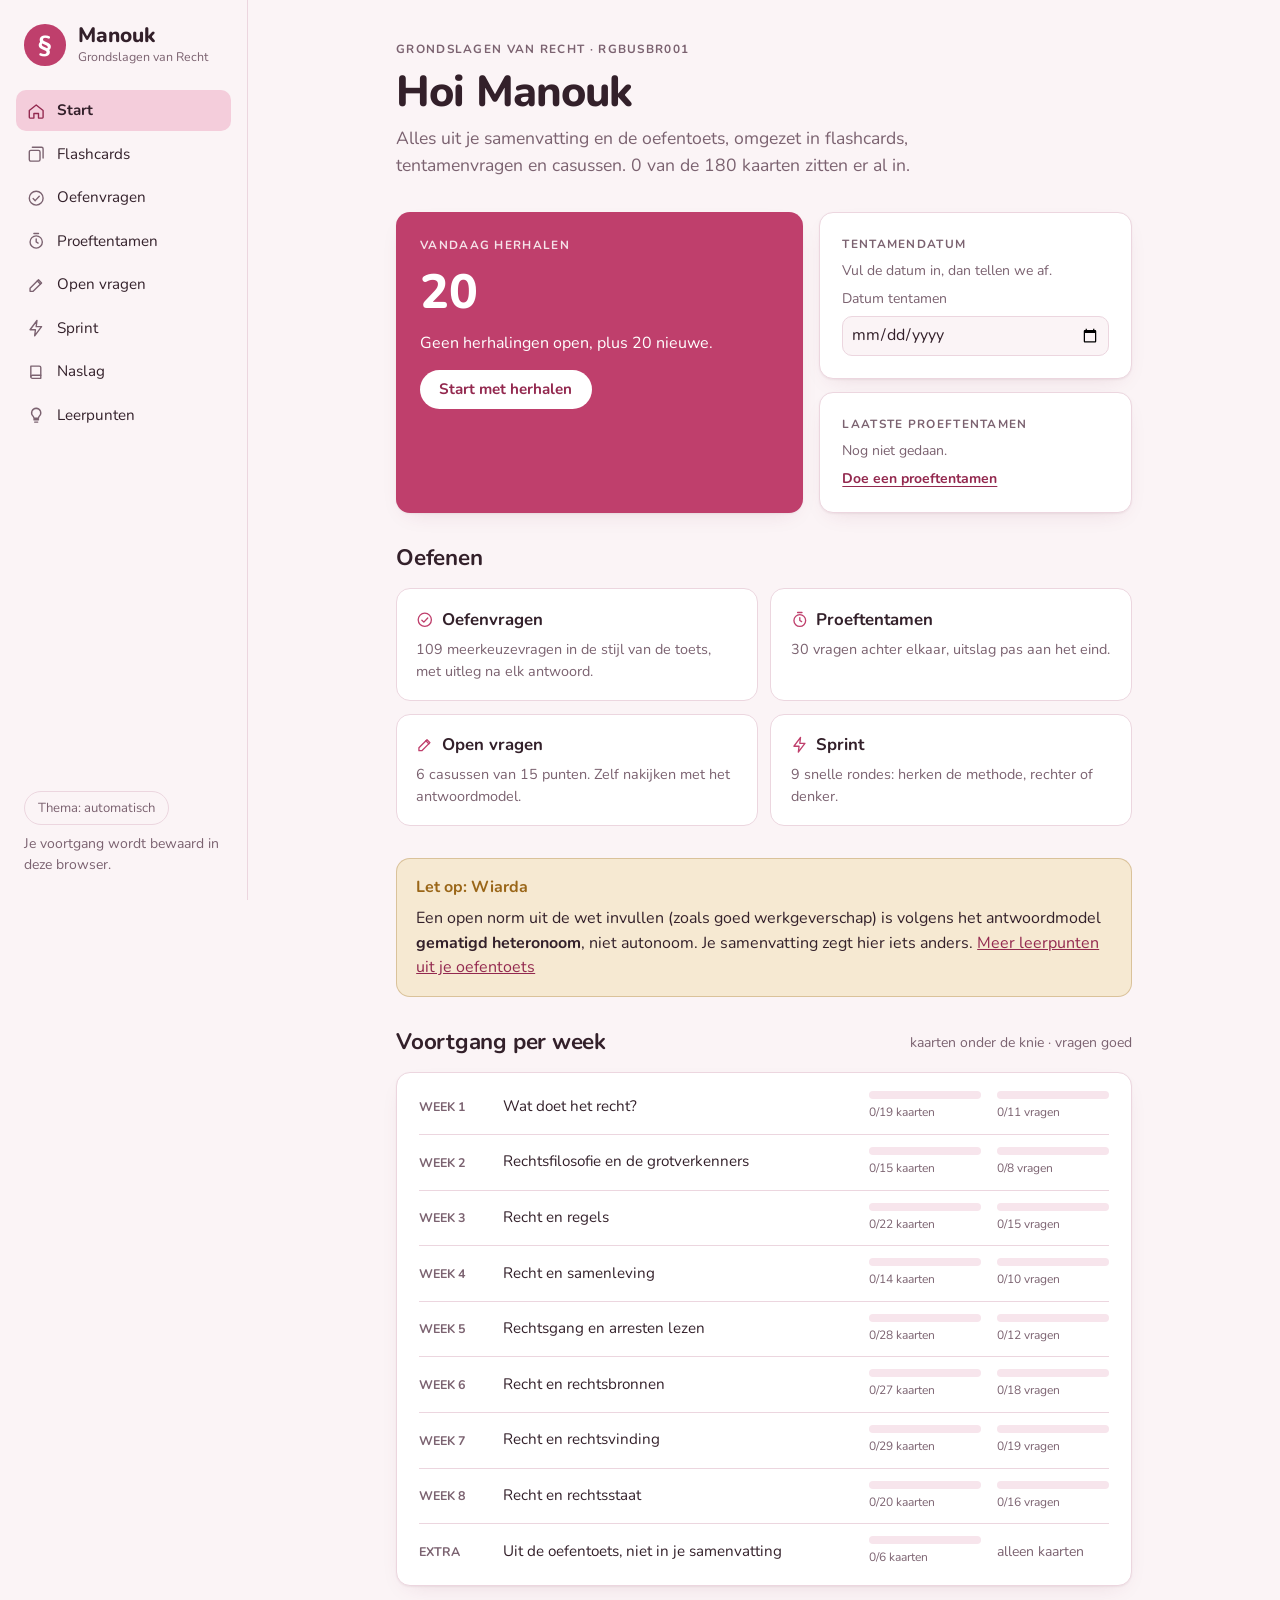
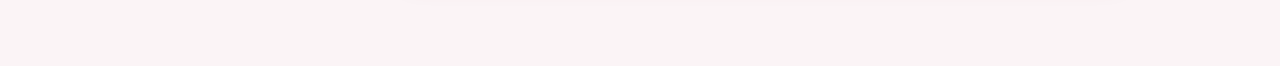
==== commit d7f49513: "Rustiger lettertype en aanmoediging bij goede antwoorden Co-Authored-By: Claude Opus 5.5 <noreply@an" ====
--- a/index.html
+++ b/index.html
@@ -6,7 +6,7 @@
 <title>Manouks GVR-trainer</title>
 <meta name="robots" content="noindex">
 <link rel="icon" href="data:image/svg+xml,%3Csvg xmlns=%22http://www.w3.org/2000/svg%22 viewBox=%220 0 64 64%22%3E%3Ccircle cx=%2232%22 cy=%2232%22 r=%2232%22 fill=%22%23bf3f6c%22/%3E%3Ctext x=%2232%22 y=%2244%22 font-size=%2236%22 text-anchor=%22middle%22 fill=%22white%22 font-family=%22Georgia%22%3E%C2%A7%3C/text%3E%3C/svg%3E">
-<link rel="preconnect" href="https://fonts.googleapis.com"><link rel="preconnect" href="https://fonts.gstatic.com" crossorigin><link rel="stylesheet" href="https://fonts.googleapis.com/css2?family=Atkinson+Hyperlegible:ital,wght@0,400;0,700;1,400&family=IBM+Plex+Mono:wght@400;500&family=Young+Serif&display=swap">
+<link rel="preconnect" href="https://fonts.googleapis.com"><link rel="preconnect" href="https://fonts.gstatic.com" crossorigin><link rel="stylesheet" href="https://fonts.googleapis.com/css2?family=Nunito:ital,wght@0,400;0,600;0,700;0,800;1,400&display=swap">
 <style>
 :root{padding-top:env(safe-area-inset-top,0px);padding-bottom:env(safe-area-inset-bottom,0px)}img{max-width:100%}[hidden]{display:none!important}
 /* Layout: rustige studie-app. Links een vaste kolom met navigatie (op telefoon een plakbalk bovenaan), rechts één leeskolom van max. 46rem. Roze als papier-tint en als enige accentkleur; groen/oker/rood alleen voor goed/twijfel/fout. */
@@ -15,9 +15,10 @@
   --ink:#33202a; --muted:#7b6270; --rose:#bf3f6c; --rose-deep:#93294f; --rose-soft:#f4cddb; --on-rose:#ffffff;
   --good:#2c7a5f; --good-soft:#dcefe6; --warn:#9a6618; --warn-soft:#f6e9d2; --bad:#b4313e; --bad-soft:#f8dde1;
   --shadow:0 1px 2px rgba(80,30,50,.06),0 8px 24px -12px rgba(120,40,70,.18);
-  --f-display:"Young Serif",Georgia,"Times New Roman",serif;
-  --f-body:"Atkinson Hyperlegible",system-ui,-apple-system,"Segoe UI",sans-serif;
-  --f-mono:"IBM Plex Mono",ui-monospace,SFMono-Regular,Menlo,monospace;
+  --f-display:"Nunito",system-ui,-apple-system,"Segoe UI",sans-serif;
+  --f-body:"Nunito",system-ui,-apple-system,"Segoe UI",sans-serif;
+  --f-mono:ui-monospace,SFMono-Regular,Menlo,Consolas,monospace;
+  --f-label:"Nunito",system-ui,-apple-system,"Segoe UI",sans-serif;
   --r:14px; --r-sm:10px;
 }
 @media (prefers-color-scheme: dark){ :root:not([data-theme="light"]){
@@ -38,11 +39,11 @@
 a{color:var(--rose-deep)}
 :focus-visible{outline:2px solid var(--rose);outline-offset:2px;border-radius:6px}
 h1,h2,h3{text-wrap:balance;margin:0}
-h1{font-family:var(--f-display);font-weight:400;font-size:clamp(2rem,4.5vw,2.8rem);line-height:1.1;letter-spacing:-.01em}
-h2{font-family:var(--f-display);font-weight:400;font-size:1.45rem;line-height:1.2}
+h1{font-family:var(--f-display);font-weight:800;font-size:clamp(2rem,4.5vw,2.7rem);line-height:1.1;letter-spacing:-.02em}
+h2{font-family:var(--f-display);font-weight:700;font-size:1.4rem;line-height:1.2;letter-spacing:-.01em}
 h3{font-size:1.05rem;font-weight:700}
 p{margin:0}
-.eyebrow{font-family:var(--f-mono);font-size:.75rem;letter-spacing:.08em;text-transform:uppercase;color:var(--muted)}
+.eyebrow{font-family:var(--f-label);font-weight:700;font-size:.74rem;letter-spacing:.11em;text-transform:uppercase;color:var(--muted)}
 .muted{color:var(--muted)}
 .small{font-size:.875rem}
 .tnum{font-variant-numeric:tabular-nums}
@@ -51,8 +52,8 @@
 .app{display:grid;grid-template-columns:15.5rem minmax(0,1fr);min-height:100%}
 .side{position:sticky;top:0;height:100vh;display:flex;flex-direction:column;gap:1.5rem;padding:1.5rem 1rem;border-right:1px solid var(--line);background:var(--paper)}
 .brand{display:flex;align-items:center;gap:.75rem;text-decoration:none;color:var(--ink);padding:0 .5rem}
-.mark{display:grid;place-items:center;width:2.6rem;height:2.6rem;border-radius:50%;background:var(--rose);color:var(--on-rose);font-family:var(--f-display);font-size:1.45rem;flex:none}
-.brand b{display:block;font-family:var(--f-display);font-weight:400;font-size:1.3rem;line-height:1.1}
+.mark{display:grid;place-items:center;width:2.6rem;height:2.6rem;border-radius:50%;background:var(--rose);color:var(--on-rose);font-family:var(--f-display);font-weight:800;font-size:1.45rem;flex:none}
+.brand b{display:block;font-family:var(--f-display);font-weight:800;font-size:1.3rem;line-height:1.1}
 .brand small{display:block;color:var(--muted);font-size:.78rem}
 .nav{display:flex;flex-direction:column;gap:.15rem}
 .nav a{display:flex;align-items:center;gap:.7rem;padding:.55rem .7rem;border-radius:var(--r-sm);text-decoration:none;color:var(--ink);font-size:.95rem}
@@ -103,7 +104,7 @@
 .chip{border:1px solid var(--line);background:var(--surface);border-radius:999px;padding:.3rem .75rem;font-size:.85rem;cursor:pointer;color:var(--ink)}
 .chip:hover{border-color:var(--rose)}
 .chip[aria-pressed="true"]{background:var(--ink);color:var(--paper);border-color:var(--ink)}
-.tag{display:inline-block;font-family:var(--f-mono);font-size:.72rem;letter-spacing:.04em;border-radius:6px;padding:.1rem .45rem;background:var(--blush);color:var(--rose-deep)}
+.tag{display:inline-block;font-family:var(--f-label);font-weight:700;font-size:.72rem;letter-spacing:.04em;border-radius:6px;padding:.1rem .45rem;background:var(--blush);color:var(--rose-deep)}
 .seg{display:inline-flex;border:1px solid var(--line);border-radius:999px;padding:3px;background:var(--surface)}
 .seg button{border:0;background:none;border-radius:999px;padding:.3rem .8rem;font-size:.85rem;cursor:pointer;color:var(--muted)}
 .seg button[aria-pressed="true"]{background:var(--rose-soft);color:var(--ink);font-weight:700}
@@ -120,12 +121,12 @@
 .hello .lede{font-size:1.1rem;color:var(--muted);max-width:36rem}
 .today{display:grid;grid-template-columns:minmax(0,1.3fr) minmax(0,1fr);gap:1rem}
 .today-main{background:var(--rose);color:var(--on-rose);border-radius:var(--r);padding:1.5rem;display:flex;flex-direction:column;gap:.9rem;box-shadow:var(--shadow)}
-.today-main .big{font-family:var(--f-display);font-size:3rem;line-height:1}
+.today-main .big{font-family:var(--f-display);font-weight:800;font-size:3rem;line-height:1}
 .today-main .btn{background:var(--on-rose);color:var(--rose-deep);align-self:flex-start}
 .today-main .btn:hover{background:var(--paper)}
 .today-side{display:flex;flex-direction:column;gap:.8rem}
 .countdown{display:flex;flex-direction:column;gap:.4rem}
-.countdown .big{font-family:var(--f-display);font-size:2.2rem;line-height:1}
+.countdown .big{font-family:var(--f-display);font-weight:800;font-size:2.2rem;line-height:1}
 .countdown input{border:1px solid var(--line);border-radius:var(--r-sm);padding:.35rem .5rem;background:var(--paper);max-width:100%}
 .modes{display:grid;grid-template-columns:repeat(2,minmax(0,1fr));gap:.8rem}
 .mode{display:flex;flex-direction:column;gap:.3rem;padding:1.1rem 1.2rem;border:1px solid var(--line);border-radius:var(--r);background:var(--surface);text-decoration:none;color:var(--ink);transition:border-color .15s,transform .15s}
@@ -136,7 +137,7 @@
 .weeks{display:flex;flex-direction:column}
 .wk{display:grid;grid-template-columns:4.2rem minmax(0,1fr) 7rem 7rem;gap:1rem;align-items:center;padding:.75rem 0;border-top:1px solid var(--line)}
 .wk:first-child{border-top:0}
-.wk .nm{font-family:var(--f-mono);font-size:.78rem;color:var(--muted)}
+.wk .nm{font-family:var(--f-label);font-weight:700;font-size:.78rem;color:var(--muted)}
 .wk .tt{font-size:.95rem;min-width:0}
 .wk .st{display:flex;flex-direction:column;gap:.25rem;font-size:.75rem;color:var(--muted)}
 @media (max-width:640px){
@@ -152,7 +153,7 @@
 .fc{background:var(--surface);border:1px solid var(--line);border-radius:20px;box-shadow:var(--shadow);padding:2rem 2rem 1.6rem;min-height:18rem;display:flex;flex-direction:column;gap:1.2rem;cursor:pointer;position:relative}
 .fc::before{content:"";position:absolute;left:2rem;right:2rem;top:0;height:4px;border-radius:0 0 4px 4px;background:var(--rose-soft)}
 .fc-meta{display:flex;justify-content:space-between;align-items:center;gap:1rem}
-.fc-q{font-family:var(--f-display);font-size:clamp(1.3rem,3vw,1.65rem);line-height:1.3}
+.fc-q{font-family:var(--f-display);font-weight:700;font-size:clamp(1.3rem,3vw,1.65rem);line-height:1.3}
 .fc-a{border-top:1px dashed var(--line);padding-top:1.1rem;font-size:1.02rem;animation:rise .25s ease}
 .fc-hint{margin-top:auto;color:var(--muted);font-size:.85rem}
 .rate{display:grid;grid-template-columns:repeat(3,minmax(0,1fr));gap:.6rem}
@@ -169,11 +170,11 @@
 .q-text{font-size:1.08rem;line-height:1.6;white-space:pre-line}
 .stel{display:flex;flex-direction:column;gap:.5rem;background:var(--blush);border-radius:var(--r-sm);padding:.9rem 1rem}
 .stel p{display:grid;grid-template-columns:5.5rem minmax(0,1fr);gap:.5rem}
-.stel b{font-family:var(--f-mono);font-size:.78rem;padding-top:.2rem;color:var(--rose-deep)}
+.stel b{font-family:var(--f-label);font-weight:700;font-size:.78rem;padding-top:.2rem;color:var(--rose-deep)}
 .opts{display:flex;flex-direction:column;gap:.55rem;margin:0;padding:0;list-style:none}
 .opt{display:grid;grid-template-columns:2rem minmax(0,1fr);gap:.7rem;align-items:start;text-align:left;width:100%;padding:.8rem .95rem;border:1px solid var(--line);border-radius:var(--r-sm);background:var(--surface);cursor:pointer;line-height:1.45}
 .opt:hover:not([disabled]){border-color:var(--rose);background:var(--blush)}
-.opt .l{display:grid;place-items:center;width:1.75rem;height:1.75rem;border-radius:50%;border:1px solid var(--line);font-family:var(--f-mono);font-size:.8rem;color:var(--muted)}
+.opt .l{display:grid;place-items:center;width:1.75rem;height:1.75rem;border-radius:50%;border:1px solid var(--line);font-family:var(--f-label);font-weight:700;font-size:.8rem;color:var(--muted)}
 .opt.sel{border-color:var(--rose);background:var(--blush)}
 .opt.sel .l{background:var(--rose);color:var(--on-rose);border-color:var(--rose)}
 .opt.ok{border-color:var(--good);background:var(--good-soft)}
@@ -189,15 +190,15 @@
 
 /* exam */
 .qgrid{display:grid;grid-template-columns:repeat(auto-fill,minmax(2.3rem,1fr));gap:.35rem}
-.qgrid button{aspect-ratio:1;max-width:100%;border-radius:8px;border:1px solid var(--line);background:var(--surface);font-family:var(--f-mono);font-size:.78rem;cursor:pointer}
+.qgrid button{aspect-ratio:1;max-width:100%;border-radius:8px;border:1px solid var(--line);background:var(--surface);font-family:var(--f-label);font-weight:700;font-size:.78rem;cursor:pointer}
 .qgrid button.done{background:var(--rose-soft);border-color:var(--rose-soft)}
 .qgrid button.cur{outline:2px solid var(--rose);outline-offset:1px}
 .qgrid button.ok{background:var(--good-soft);border-color:var(--good);color:var(--good)}
 .qgrid button.no{background:var(--bad-soft);border-color:var(--bad);color:var(--bad)}
-.timer{font-family:var(--f-mono);font-size:.9rem;color:var(--muted)}
+.timer{font-family:var(--f-label);font-weight:700;font-size:.9rem;color:var(--muted)}
 .result-big{display:flex;align-items:baseline;gap:1rem;flex-wrap:wrap}
-.result-big .n{font-family:var(--f-display);font-size:3.4rem;line-height:1}
-.grade{font-family:var(--f-display);font-size:1.6rem;color:var(--rose-deep)}
+.result-big .n{font-family:var(--f-display);font-weight:800;font-size:3.4rem;line-height:1}
+.grade{font-family:var(--f-display);font-weight:800;font-size:1.6rem;color:var(--rose-deep)}
 .confirm{border:1px solid var(--rose);background:var(--blush);border-radius:var(--r);padding:1rem 1.2rem;display:flex;flex-direction:column;gap:.7rem}
 details.rev{border-top:1px solid var(--line);padding:.7rem 0}
 details.rev summary{cursor:pointer;display:grid;grid-template-columns:1.6rem minmax(0,1fr);gap:.6rem;align-items:start;list-style:none}
@@ -213,30 +214,30 @@
 .olist{display:grid;grid-template-columns:repeat(2,minmax(0,1fr));gap:.8rem}
 .ocard{text-align:left;display:flex;flex-direction:column;gap:.5rem;padding:1.1rem 1.2rem;border:1px solid var(--line);border-radius:var(--r);background:var(--surface);cursor:pointer}
 .ocard:hover{border-color:var(--rose)}
-.ocard h3{font-family:var(--f-display);font-weight:400;font-size:1.2rem}
+.ocard h3{font-family:var(--f-display);font-weight:800;font-size:1.2rem}
 @media (max-width:640px){.olist{grid-template-columns:minmax(0,1fr)}}
 .casus{background:var(--surface);border:1px solid var(--line);border-radius:var(--r);padding:1.4rem 1.5rem;display:flex;flex-direction:column;gap:.7rem}
 .casus .txt{white-space:pre-line}
 .part{display:flex;flex-direction:column;gap:.75rem;padding-top:1.4rem;border-top:1px solid var(--line)}
 .part-h{display:flex;justify-content:space-between;align-items:baseline;gap:1rem}
-.part-h h3{font-family:var(--f-display);font-weight:400;font-size:1.15rem}
+.part-h h3{font-family:var(--f-display);font-weight:800;font-size:1.15rem}
 textarea{width:100%;min-height:9rem;resize:vertical;border:1px solid var(--line);border-radius:var(--r-sm);padding:.8rem .9rem;background:var(--surface);line-height:1.55}
 textarea:focus{outline:2px solid var(--rose-soft);border-color:var(--rose)}
-.wc{font-family:var(--f-mono);font-size:.75rem;color:var(--muted)}
+.wc{font-family:var(--f-label);font-weight:700;font-size:.75rem;color:var(--muted)}
 .crit{display:flex;flex-direction:column;gap:.45rem;margin:0;padding:0;list-style:none}
 .crit label{display:grid;grid-template-columns:1.3rem minmax(0,1fr) auto;gap:.6rem;align-items:start;padding:.6rem .75rem;border-radius:var(--r-sm);background:var(--blush);cursor:pointer}
 .crit input{margin-top:.25rem;accent-color:var(--rose)}
-.crit .pt{font-family:var(--f-mono);font-size:.75rem;color:var(--rose-deep);white-space:nowrap}
+.crit .pt{font-family:var(--f-label);font-weight:700;font-size:.75rem;color:var(--rose-deep);white-space:nowrap}
 .model{border-left:3px solid var(--good);padding:.3rem 0 .3rem 1rem;white-space:pre-line;font-size:.97rem}
 .model-h{font-weight:700;color:var(--good);font-size:.9rem}
 .total{display:flex;justify-content:space-between;align-items:center;gap:1rem;flex-wrap:wrap;padding:1rem 1.2rem;border-radius:var(--r);background:var(--rose-soft)}
-.total b{font-family:var(--f-display);font-weight:400;font-size:1.6rem}
+.total b{font-family:var(--f-display);font-weight:800;font-size:1.6rem}
 
 /* sprint */
 .slist{display:grid;grid-template-columns:repeat(3,minmax(0,1fr));gap:.8rem}
 @media (max-width:760px){.slist{grid-template-columns:repeat(2,minmax(0,1fr))}}
 @media (max-width:460px){.slist{grid-template-columns:minmax(0,1fr)}}
-.sprint-stmt{font-family:var(--f-display);font-size:clamp(1.2rem,3vw,1.5rem);line-height:1.35;min-height:4.5rem}
+.sprint-stmt{font-family:var(--f-display);font-weight:700;font-size:clamp(1.2rem,3vw,1.5rem);line-height:1.35;min-height:4.5rem}
 .choices{display:flex;flex-wrap:wrap;gap:.5rem}
 .choices button{border:1px solid var(--line);background:var(--surface);border-radius:999px;padding:.6rem 1rem;cursor:pointer;font-weight:700}
 .choices button:hover:not([disabled]){border-color:var(--rose);background:var(--blush)}
@@ -247,7 +248,7 @@
 .search{width:100%;border:1px solid var(--line);border-radius:999px;padding:.7rem 1.1rem;background:var(--surface)}
 .tbl-wrap{overflow-x:auto;border:1px solid var(--line);border-radius:var(--r);background:var(--surface)}
 .tbl{width:100%;border-collapse:collapse;font-size:.92rem;min-width:32rem}
-.tbl th{text-align:left;font-size:.75rem;font-family:var(--f-mono);letter-spacing:.04em;text-transform:uppercase;color:var(--muted);font-weight:400;padding:.7rem .9rem;background:var(--blush)}
+.tbl th{text-align:left;font-size:.75rem;font-family:var(--f-label);font-weight:700;letter-spacing:.04em;text-transform:uppercase;color:var(--muted);font-weight:400;padding:.7rem .9rem;background:var(--blush)}
 .tbl td{padding:.65rem .9rem;border-top:1px solid var(--line);vertical-align:top}
 .tbl td:first-child{font-weight:700}
 .defs{display:flex;flex-direction:column}
@@ -266,7 +267,17 @@
 ul.plain{margin:0;padding-left:1.1rem;display:flex;flex-direction:column;gap:.35rem}
 .empty{padding:2rem;text-align:center;border:1px dashed var(--line);border-radius:var(--r);color:var(--muted)}
 .end{display:flex;flex-direction:column;gap:1rem;align-items:flex-start}
-.end .big{font-family:var(--f-display);font-size:2.4rem;line-height:1.1}
+.end .big{font-family:var(--f-display);font-weight:800;font-size:2.4rem;line-height:1.1}
+
+/* aanmoediging */
+.toast{position:fixed;left:50%;bottom:calc(1.4rem + env(safe-area-inset-bottom,0px));transform:translate(-50%,1rem);opacity:0;pointer-events:none;z-index:20;background:var(--ink);color:var(--paper);border-radius:999px;padding:.6rem 1.15rem;font-weight:700;font-size:.95rem;box-shadow:var(--shadow);transition:opacity .2s,transform .2s;max-width:calc(100vw - 32px);text-align:center}
+.toast.show{opacity:1;transform:translate(-50%,0)}
+.toast .h{color:var(--rose-soft)}
+.opt.ok.pop{animation:pop .35s ease}
+.choices button.ok{animation:pop .3s ease}
+@keyframes pop{0%{transform:scale(1)}45%{transform:scale(1.025)}100%{transform:scale(1)}}
+.streak{display:inline-flex;align-items:center;gap:.35rem;font-weight:700;color:var(--rose-deep);font-size:.9rem}
+.praise{font-weight:700;color:var(--good)}
 
 </style>
 </head>
@@ -964,6 +975,17 @@
 const shuffle = a => { a = a.slice(); for (let i = a.length - 1; i > 0; i--) { const j = Math.floor(Math.random() * (i + 1)); [a[i], a[j]] = [a[j], a[i]]; } return a; };
 const DAY = 864e5;
 const LETTERS = ["A","B","C","D","E","F"];
+const PRAISE = ["Goed zo!","Helemaal goed.","Klopt!","Precies, Manouk.","Netjes!","Mooi, goed gezien.","Top, die zit erin.","Ja, dat is hem!","Goed gedaan!"];
+const STREAK = {3:"Drie goed op rij!",5:"Vijf op rij, lekker bezig Manouk!",10:"Tien op rij! Jij bent er klaar voor.",15:"Vijftien op rij. Echt heel sterk!"};
+const NOPE = ["Niet goed. Lees even waarom.","Helaas, deze niet. Kijk naar de uitleg.","Niet goed, maar nu weet je het wel."];
+const pick = a => a[Math.floor(Math.random() * a.length)];
+const heart = '<svg viewBox="0 0 24 24" width="15" height="15" fill="currentColor" aria-hidden="true"><path d="M12 21s-7.5-4.6-9.6-9.2C.9 8.4 3 4.5 6.7 4.5c2.1 0 3.6 1.2 5.3 3.1 1.7-1.9 3.2-3.1 5.3-3.1 3.7 0 5.8 3.9 4.3 7.3C19.5 16.4 12 21 12 21z"/></svg>';
+let toastT = null;
+function toast(msg){
+  let t = document.getElementById("toast");
+  if (!t) { t = document.createElement("div"); t.id = "toast"; t.className = "toast"; t.setAttribute("role","status"); t.setAttribute("aria-live","polite"); document.body.appendChild(t); }
+  t.innerHTML = msg; t.classList.add("show"); clearTimeout(toastT); toastT = setTimeout(() => t.classList.remove("show"), 1800);
+}
 
 // ---------- data prep ----------
 FLASH.forEach(c => c.id = "f" + hashStr(c.q));
@@ -1134,7 +1156,7 @@
   } else if (cardFilter.mode === "moeilijk") {
     q = shuffle(pool.filter(c => cardState(c) && cardState(c).box <= 1));
   } else q = shuffle(pool);
-  cardSess = {queue:q, i:0, flipped:false, tally:{1:0,2:0,3:0}, requeued:{}};
+  cardSess = {queue:q, i:0, flipped:false, tally:{1:0,2:0,3:0}, requeued:{}, streak:0};
 }
 function viewCards(){
   if (!cardSess) buildCardQueue();
@@ -1153,7 +1175,7 @@
   if (!c) {
     const t = s.tally;
     return `<div class="wrap">${head}<div class="panel end">
-      <p class="eyebrow">Ronde klaar</p><p class="big">Goed gedaan, Manouk.</p>
+      <p class="eyebrow">Ronde klaar</p><p class="big">${t[3] >= (t[1] + t[2] + t[3]) * .8 ? "Wauw, bijna alles wist je!" : "Goed gedaan, Manouk."}</p>
       <p class="muted">${t[3]} wist je, ${t[2]} twijfel, ${t[1]} nog niet. Kaarten die je niet wist komen morgen weer langs.</p>
       <div class="row"><button class="btn btn-primary" data-again>Nog een ronde</button><a class="btn btn-ghost" href="#oefenen">Naar oefenvragen</a></div>
     </div></div>`;
@@ -1183,7 +1205,10 @@
   else if (r === 2) { st.box = Math.max(1, st.box); st.due = now + DAY; }
   else { st.box = Math.min(5, st.box + 1); st.due = now + INT[st.box] * DAY; }
   st.n = (st.n || 0) + 1; S.cards[c.id] = st; save();
-  s.tally[r]++; s.i++; s.flipped = false; render();
+  s.tally[r]++; s.i++; s.flipped = false;
+  if (r === 3) { s.streak++; if (STREAK[s.streak]) toast(`<span class="h">${heart}</span> ${STREAK[s.streak]}`); else if (Math.random() < .45) toast(pick(PRAISE)); }
+  else s.streak = 0;
+  render();
   const fc = $("#fc"); if (fc) fc.focus({preventScroll:true});
 }
 function bindCards(){
@@ -1208,7 +1233,7 @@
   const stel = q.st ? `<div class="stel"><p><b>STELLING 1</b><span>${fmt(q.s1)}</span></p><p><b>STELLING 2</b><span>${fmt(q.s2)}</span></p></div><p class="q-text">Welke bewering is juist?</p>` : "";
   const opts = item.order.map((oi, pos) => {
     let cls = "";
-    if (reveal) { if (oi === q.a) cls = "ok"; else if (oi === chosen) cls = "no"; }
+    if (reveal) { if (oi === q.a) cls = "ok" + (chosen === q.a ? " pop" : ""); else if (oi === chosen) cls = "no"; }
     else if (oi === chosen) cls = "sel";
     return `<li><button class="opt ${cls}" data-opt="${oi}" ${reveal ? "disabled" : ""}><span class="l">${LETTERS[pos]}</span><span>${fmt(q.o[oi])}</span></button></li>`;
   }).join("");
@@ -1226,7 +1251,7 @@
 function buildPrac(){
   let pool = weekMc(pracFilter.w);
   if (pracFilter.wrong) pool = pool.filter(q => S.mc[q.id] && !S.mc[q.id].last);
-  prac = {queue: shuffle(pool).map(prepQuestion), i:0, chosen:null, ok:0, bad:0};
+  prac = {queue: shuffle(pool).map(prepQuestion), i:0, chosen:null, ok:0, bad:0, streak:0, msg:""};
 }
 function viewPractice(){
   if (!prac) buildPrac();
@@ -1241,23 +1266,25 @@
   const item = prac.queue[prac.i];
   if (!item) {
     const tot = prac.ok + prac.bad;
-    return `<div class="wrap">${head}<div class="panel end"><p class="eyebrow">Klaar</p><p class="big tnum">${prac.ok} van ${tot} goed</p>
+    return `<div class="wrap">${head}<div class="panel end"><p class="eyebrow">Klaar</p><p class="big tnum">${prac.ok} van ${tot} goed</p>${tot && prac.ok / tot >= .8 ? `<p class="praise">Sterk, Manouk! Dit gaat echt de goede kant op.</p>` : ""}
       <p class="muted">Vragen die je fout had vind je terug onder ‘Mijn fouten’.</p>
       <div class="row"><button class="btn btn-primary" data-pagain>Opnieuw</button>${wrongN ? `<button class="btn btn-ghost" data-pfout>Oefen mijn fouten</button>` : ""}</div></div></div>`;
   }
   const reveal = prac.chosen !== null;
   const right = reveal && prac.chosen === item.q.a;
   return `<div class="wrap">${head}
-    <div class="scoreline tnum"><span>Vraag <b>${prac.i + 1}</b> van ${prac.queue.length}</span><span>Goed <b>${prac.ok}</b></span><span>Fout <b>${prac.bad}</b></span></div>
+    <div class="scoreline tnum"><span>Vraag <b>${prac.i + 1}</b> van ${prac.queue.length}</span><span>Goed <b>${prac.ok}</b></span><span>Fout <b>${prac.bad}</b></span>${prac.streak >= 3 ? `<span class="streak">${heart} ${prac.streak} op rij</span>` : ""}</div>
     <div class="panel stack">${questionHTML(item, prac.chosen, reveal)}
-      ${reveal ? `<div class="explain"><span class="verdict ${right ? "good" : "bad"}">${right ? "Goed!" : "Niet goed."}</span><p>${fmt(item.q.e)}</p></div>
+      ${reveal ? `<div class="explain"><span class="verdict ${right ? "good" : "bad"}">${esc(prac.msg)}</span><p>${fmt(item.q.e)}</p></div>
       <div class="row"><button class="btn btn-primary" id="pnext">Volgende vraag</button><span class="small muted">of druk op <kbd>Enter</kbd></span></div>`
       : `<p class="small muted">Tip: kies met <kbd>A</kbd> t/m <kbd>D</kbd></p>`}
     </div></div>`;
 }
 function choosePrac(oi){
   if (!prac || prac.chosen !== null) return; const item = prac.queue[prac.i]; if (!item) return;
-  prac.chosen = oi; const ok = oi === item.q.a; if (ok) prac.ok++; else prac.bad++; recordMc(item.q, ok); render();
+  prac.chosen = oi; const ok = oi === item.q.a; if (ok) prac.ok++; else prac.bad++; recordMc(item.q, ok);
+  if (ok) { prac.streak++; prac.msg = STREAK[prac.streak] || pick(PRAISE); } else { prac.streak = 0; prac.msg = pick(NOPE); }
+  render();
 }
 function nextPrac(){ if (!prac || prac.chosen === null) return; prac.i++; prac.chosen = null; render(); window.scrollTo({top:0}); }
 function bindPractice(){
@@ -1324,7 +1351,7 @@
     <div class="panel stack">
       <p class="eyebrow">Uitslag</p>
       <div class="result-big"><span class="n tnum">${r.score}/${r.total}</span><span class="grade tnum">indicatie ${r.grade.toFixed(1).replace(".",",")}</span></div>
-      <p class="muted">Tijd: ${fmtTime(r.ms)}. ${r.score >= 18 ? "Dat is voldoende voor het meerkeuzedeel." : "Kijk hieronder welke weken nog aandacht nodig hebben."}</p>
+      <p class="${r.score >= 18 ? "praise" : ""}">${examPraise(r.score, r.total)}</p><p class="muted small">Tijd: ${fmtTime(r.ms)}.</p>
       <div class="weeks">${Object.keys(byW).sort((a,b)=>a-b).map(w => { const b = byW[w], p = Math.round(100 * b.ok / b.n); return `<div class="wk" style="grid-template-columns:4.2rem minmax(0,1fr) 5rem"><span class="nm">WEEK ${w}</span><span class="bar ${p >= 60 ? "good" : ""}"><i style="width:${p}%"></i></span><span class="small tnum">${b.ok}/${b.n} goed</span></div>`; }).join("")}</div>
       <div class="row"><button class="btn btn-primary" id="eRestart">Nieuw proeftentamen</button><a class="btn btn-ghost" href="#oefenen" data-to-fout>Oefen mijn fouten</a></div>
     </div>
@@ -1334,6 +1361,14 @@
         <div class="body">${ok ? "" : `<p><b class="verdict bad">Jouw antwoord:</b> ${esc(yours)}</p>`}<p><b class="verdict good">Juist:</b> ${esc(it.q.o[it.q.a])}</p><p class="muted">${fmt(it.q.e)}</p></div></details>`; }).join("")}
     </div></section>
   </div>`;
+}
+function examPraise(sc, tot){
+  const p = sc / tot;
+  if (p >= .9) return "Wauw, Manouk! Dit is bijna foutloos.";
+  if (p >= .8) return "Heel sterk. Dit zit er echt goed in.";
+  if (p >= .6) return "Voldoende, mooi zo! Hieronder zie je waar nog punten liggen.";
+  if (p >= .4) return "Je bent goed op weg. Oefen de weken met de kortste balken nog even.";
+  return "Dit is een begin. Start met de flashcards van de weken hieronder.";
 }
 function handIn(){
   let score = 0;
@@ -1403,12 +1438,12 @@
         ${rev ? `<div class="stack" style="gap:.7rem">
             <p class="model-h">Beoordelingscriteria: vink aan wat in jouw antwoord staat</p>
             <ul class="crit">${p.c.map((c, i) => `<li><label><input type="checkbox" data-crit="${p.l}:${i}" ${ch[i] ? "checked" : ""}><span>${esc(c.t)}</span><span class="pt">+${c.p} pt</span></label></li>`).join("")}</ul>
-            <p class="small tnum"><b>${got}/${p.p} punten</b></p>
+            <p class="small tnum"><b>${got}/${p.p} punten</b>${got === p.p ? ` <span class="praise">Alle punten binnen!</span>` : ""}</p>
             <p class="model-h">Modelantwoord</p><div class="model">${esc(p.m)}</div>
           </div>` : `<div><button class="btn btn-ghost" data-reveal="${p.l}">Bekijk antwoordmodel</button></div>`}
       </section>`;
     }).join("")}
-    <div class="total"><span>Totaal voor deze casus</span><b class="tnum">${sc === null ? "0" : String(sc).replace(".",",")}/15</b></div>
+    <div class="total"><span>${sc === 15 ? "Volle score, Manouk. Top!" : "Totaal voor deze casus"}</span><b class="tnum">${sc === null ? "0" : String(sc).replace(".",",")}/15</b></div>
     <div class="row"><button class="btn btn-ghost" id="oReset">Wis mijn antwoorden</button>${openResetAsk ? `<span class="small">Zeker weten? <button class="btn-link" id="oResetYes">Ja, wissen</button> · <button class="btn-link" id="oResetNo">Nee</button></span>` : ""}</div>
   </div>`;
 }
@@ -1443,7 +1478,7 @@
   const set = sp.set, it = sp.items[sp.i];
   if (!it) {
     const best = S.sprint[set.id];
-    return `<div class="wrap"><div class="panel end"><p class="eyebrow">${esc(set.title)}</p><p class="big tnum">${sp.ok} van ${sp.items.length} goed</p>
+    return `<div class="wrap"><div class="panel end"><p class="eyebrow">${esc(set.title)}</p><p class="big tnum">${sp.ok} van ${sp.items.length} goed</p>${sp.ok === sp.items.length ? `<p class="praise">Alles goed! Mooi gedaan, Manouk.</p>` : ""}
       <p class="muted tnum">In ${Math.round(sp.ms / 1000)} seconden.${best && best.ok === sp.ok && best.ms === sp.ms ? " Nieuw record!" : ""}</p>
       ${sp.miss.length ? `<div class="stack" style="gap:.4rem;width:100%"><p class="small"><b>Nog even bekijken:</b></p><ul class="plain small">${sp.miss.map(m => `<li>${esc(m.t)} <b>→ ${esc(m.a)}</b></li>`).join("")}</ul></div>` : ""}
       <div class="row"><button class="btn btn-primary" id="spAgain">Nog een keer</button><button class="btn btn-ghost" id="spBack">Andere ronde</button></div></div></div>`;
@@ -1451,7 +1486,7 @@
   const choices = it.c || set.choices;
   const pct = Math.round(100 * sp.i / sp.items.length);
   return `<div class="wrap">
-    <div class="row between"><button class="btn-link small" id="spBack">Stoppen</button><span class="small muted tnum">${sp.i + 1} / ${sp.items.length} · ${sp.ok} goed</span></div>
+    <div class="row between"><button class="btn-link small" id="spBack">Stoppen</button><span class="small muted tnum">${sp.streak >= 3 ? `<span class="streak">${heart} ${sp.streak} op rij</span> · ` : ""}${sp.i + 1} / ${sp.items.length} · ${sp.ok} goed</span></div>
     <div class="bar"><i style="width:${pct}%"></i></div>
     <div class="panel stack" style="gap:1.4rem">
       <p class="eyebrow">${esc(set.title)}</p>
@@ -1461,12 +1496,12 @@
 }
 function pickSprint(c){
   if (!sp || sp.picked !== null) return; const it = sp.items[sp.i]; sp.picked = c;
-  if (c === it.a) sp.ok++; else sp.miss.push(it);
+  if (c === it.a) { sp.ok++; sp.streak++; if (STREAK[sp.streak]) toast(`<span class="h">${heart}</span> ${STREAK[sp.streak]}`); } else { sp.miss.push(it); sp.streak = 0; }
   render();
   clearTimeout(spTimer); spTimer = setTimeout(() => { if (!sp) return; sp.i++; sp.picked = null; if (sp.i >= sp.items.length) finishSprint(); render(); }, c === it.a ? 650 : 1500);
 }
 function finishSprint(){ sp.ms = Date.now() - sp.start; const b = S.sprint[sp.set.id]; if (!b || sp.ok > b.ok || (sp.ok === b.ok && sp.ms < b.ms)) { S.sprint[sp.set.id] = {ok: sp.ok, ms: sp.ms}; save(); } }
-function startSprint(id){ const set = SPRINT.find(s => s.id === id); sp = {set, items: shuffle(set.items), i:0, ok:0, picked:null, start: Date.now(), miss:[]}; render(); }
+function startSprint(id){ const set = SPRINT.find(s => s.id === id); sp = {set, items: shuffle(set.items), i:0, ok:0, picked:null, start: Date.now(), miss:[], streak:0}; render(); }
 function bindSprint(){
   $$("[data-sp]").forEach(b => b.addEventListener("click", () => startSprint(b.dataset.sp)));
   $$("[data-ch]").forEach(b => b.addEventListener("click", () => pickSprint(b.dataset.ch)));
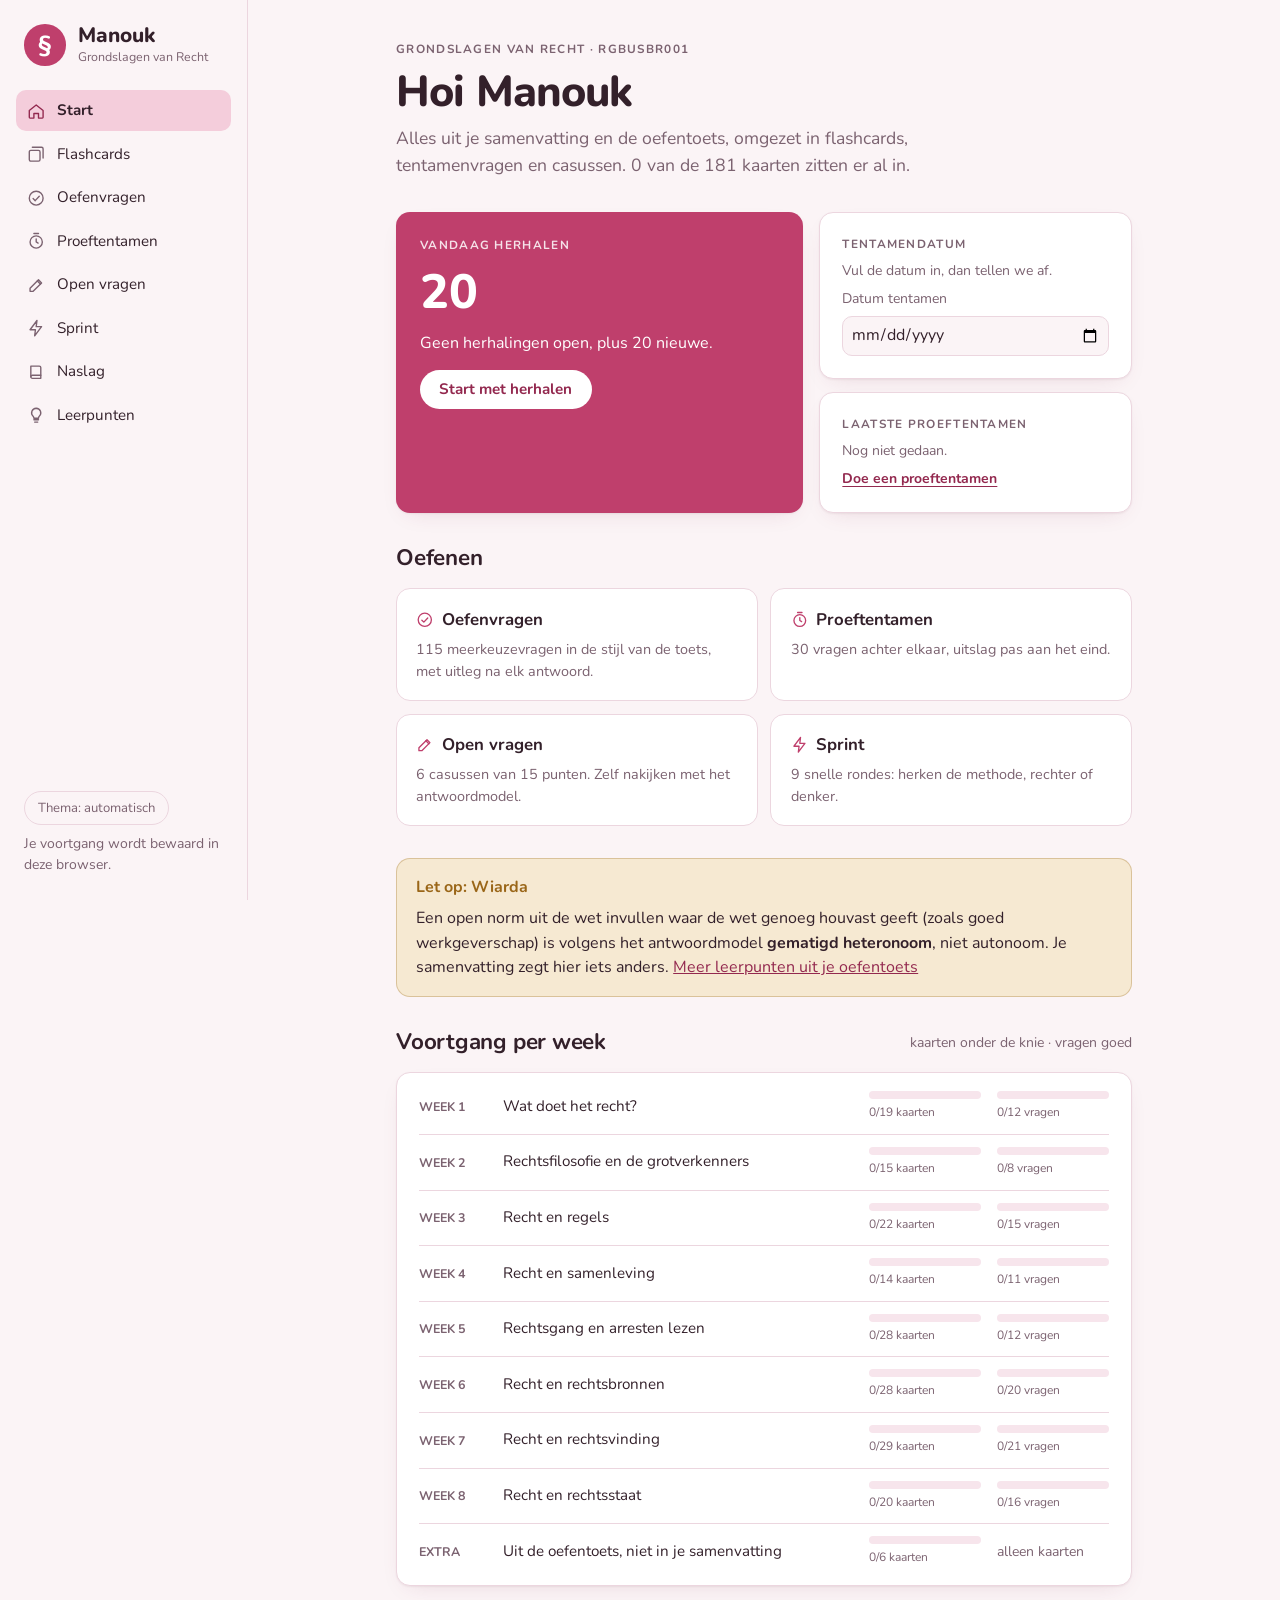
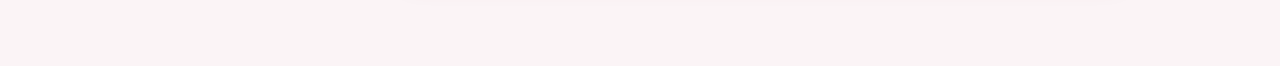
==== commit 7204d9b2: "Inhoudelijke correcties na controle en zes extra oefenvragen Co-Authored-By: Claude Opus 5.5 <norepl" ====
--- a/index.html
+++ b/index.html
@@ -350,7 +350,7 @@
 {t:"Wiarda: drie typen rechtsvinding",w:7,h:["Type","Wat doet de rechter?","Voorbeeld"],r:[
 ["Heteronoom","Past een duidelijke regel toe; spreekbuis van de wet","Termijn verstreken"],
 ["Gematigd heteronoom","Legt een regel uit of vult een open norm in waar de wet houvast biedt; vertolker van de wet","Goed werkgeverschap, ‘goed’ in art. 310 Sr"],
-["Autonoom","Oordeelt op eigen gezag; weinig of geen houvast in het recht","Nieuwe regel zonder enige wettelijke basis"]]},
+["Autonoom","Vult een norm of leemte in terwijl het recht weinig concrete houvast biedt; veel eigen afweging","Leemte of zeer vage norm zonder richtinggevende regels of jurisprudentie"]]},
 {t:"Interpretatiemethoden",w:7,h:["Methode","Centrale vraag","Herken aan"],r:[
 ["Grammaticaal","Wat betekenen de woorden?","Spraakgebruik, woordenboek"],
 ["Wetshistorisch","Wat bedoelde de wetgever?","Memorie van toelichting, parlementaire geschiedenis"],
@@ -394,25 +394,25 @@
 {t:"Radbruch vs. Dworkin",d:"Dworkin: rechtvaardigheid zit in het recht zelf (beginselen). Radbruch: niet noodzakelijk; positief recht gaat voor, behalve bij extreem onrecht.",w:3},
 {t:"Natuurrecht en legitimiteit",d:"Legitimiteit hangt af van de verhouding tot hogere morele normen, niet van een handeling van de rechter.",w:3},
 {t:"Hart en moraal",d:"Geldigheid is onafhankelijk van moraliteit. Iets kan illegaal maar moreel juist zijn.",w:3},
-{t:"Conclusie van de A-G",d:"Komt vóór het arrest, dus bevat nooit de overwegingen van de HR.",w:5},
+{t:"Conclusie van de A-G",d:"Komt vóór het arrest, dus bevat nooit de overwegingen van de HR in die zaak.",w:5},
 {t:"Catoochi en gewoonterecht",d:"Geen aanvullende maar derogerende werking; en gewoonterecht wordt niet alleen door de HR erkend.",w:6},
 {t:"Formeel recht herkennen",d:"Formeel recht regelt procedures en bevoegdheden in de procedure; materieel recht regelt rechten en plichten zelf.",w:1},
 {t:"Subjectief vs. objectief recht",d:"‘Rechten’ in een BW-artikel zijn meestal subjectieve rechten (art. 3:82 BW: twee keer subjectief).",w:1},
 {t:"Elektriciteitsarrest",d:"Elektriciteit is een ‘goed’: extensieve uitleg, geen analogie en geen restrictieve uitleg.",w:7},
 {t:"Lex certa vs. lex scripta",d:"Een vage maar wél geschreven norm (‘zich hinderlijk gedragen’) is een lex certa-probleem.",w:7},
-{t:"Wiarda en open normen",d:"Een open norm uit de wet invullen (goed werkgeverschap) is volgens het antwoordmodel gematigd heteronoom, niet autonoom. Hier gaan makkelijk alle 3 punten verloren.",w:7},
+{t:"Wiarda en open normen",d:"Kijk naar de houvast die het recht biedt. Goed werkgeverschap invullen of een regel interpreteren: voldoende houvast, dus gematigd heteronoom. Hier gaan makkelijk alle 3 punten verloren.",w:7},
 {t:"Democratie en gelijkheid",d:"Bij discussie over de inhoud (wat is rechtvaardig?) gaat het om materiële democratie. Ken de gelijkheidsdefinities per opvatting.",w:8},
 {t:"Gelijkheid en neutraliteit",d:"Een beperking die voor alle overtuigingen geldt en iedereen gelijke ruimte laat: formele gelijkheid + inclusieve neutraliteit.",w:8},
 {t:"Materiële gelijkheid: beste motivering",d:"Niet alleen ‘verschillen tussen groepen’, maar: kijken naar het ongelijke resultaat als er geen compensatie is voor de ongelijke uitgangspositie.",w:8}
 ],
 corrections:[
-{t:"Wiarda: open normen",d:"Je samenvatting koppelt ‘een open norm invullen’ aan autonome rechtsvinding. Volgens het antwoordmodel van de oefentoets is het invullen van een open norm die in de wet staat (zoals goed werkgeverschap) gematigd heteronoom, omdat de wet voldoende houvast biedt. Autonoom is pas als het bestaande recht weinig tot geen houvast geeft."},
+{t:"Wiarda: open normen",d:"Je samenvatting koppelt ‘een open norm invullen’ aan autonome rechtsvinding. Volgens het antwoordmodel van de oefentoets is het invullen van goed werkgeverschap (art. 7:611 BW) gematigd heteronoom, omdat de wet daar voldoende houvast biedt. Doorslaggevend is dus hoeveel houvast het bestaande recht geeft: weinig concrete houvast betekent autonoom, voldoende houvast betekent gematigd heteronoom."},
 {t:"Art. 81 Gw",d:"Je samenvatting noemt art. 81 Gw bij de herkenningsregel. In de oefentoets geldt het ook als veranderingsregel. Beide kan: het zegt wie wetten maakt (verandering) en waaraan je een wet herkent (herkenning)."},
 {t:"Veranderingsregels zijn breder",d:"Ook regels waarmee burgers zelf hun rechtsverhoudingen veranderen, zoals de overeenkomst (art. 6:213 BW), zijn veranderingsregels. Een aansprakelijkheidsregel als art. 6:162 BW is dat niet."}
 ],
 missing:[
 "Witteveen, ‘De geordende wereld van het recht’ (H. V): erkende rechtsbeginselen vs. achtergrondbeginselen",
-"Nieuwenhuis, ‘Democratie, groepsbelediging en haatzaaien’",
+"A.J. Nieuwenhuis, ‘Democratie, groepsbelediging en haatzaaien’",
 "Boogaard & Uzman, ‘Tussen Montesquieu en Judge Dredd’",
 "Gastcollege Mingelen: opvolgers van het rechtsrealisme",
 "Gastcollege Elaine Mak: de zaak Jip de kip",
@@ -473,7 +473,7 @@
 {w:3,q:"Primaire regels (Hart)",a:"Regels die rechtstreeks het gedrag van mensen regelen. Bijv. verbod op doodslag en mishandeling, bescherming van eigendom, regels die samenwerking en uitwisseling mogelijk maken."},
 {w:3,q:"Secundaire regels (Hart): welke drie problemen lossen ze op?",a:"Onzekerheid (welke regels gelden?) → herkenningsregel\nVerandering (regels passen niet meer) → veranderingsregels\nHandhaving (wie beslist over overtredingen en geschillen?) → handhavingsregels"},
 {w:3,q:"Herkenningsregel",a:"Geeft criteria om geldend recht te herkennen. Kijkt doorgaans naar de herkomst van een regel, niet naar de morele inhoud.\nVoorbeeld: art. 81 Gw (wetten worden door regering en Staten-Generaal gezamenlijk vastgesteld)."},
-{w:3,q:"Veranderingsregels",a:"Bepalen wie regels mag invoeren, wijzigen of afschaffen en volgens welke procedure.\nIn de oefentoets golden als veranderingsregel o.a.: art. 81 Gw (wetgeving), art. 147 Gemeentewet (gemeenteraad maakt verordeningen) en art. 6:213 BW (overeenkomst: partijen veranderen zelf hun rechtsverhouding).\nGeen veranderingsregel: art. 6:162 BW (onrechtmatige daad), dat is een primaire regel."},
+{w:3,q:"Veranderingsregels",a:"Bepalen wie regels mag invoeren, wijzigen of afschaffen en volgens welke procedure.\nIn de oefentoets golden als veranderingsregel o.a.: art. 81 Gw (wetgeving), art. 147 lid 1 Gemeentewet (gemeentelijke verordeningen worden door de raad vastgesteld) en art. 6:213 BW (overeenkomst: partijen veranderen zelf hun rechtsverhouding).\nGeen veranderingsregel: art. 6:162 BW (onrechtmatige daad), dat is een primaire regel."},
 {w:3,q:"Handhavingsregels",a:"Regelen wie bevoegd is om geschillen te beoordelen en regels te handhaven. Belangrijk: verbod op eigenrichting, instelling van een rechterlijke macht en uitvoering van rechterlijke uitspraken."},
 {w:3,q:"Hoe ziet Hart de verhouding tussen recht en moraal?",a:"De geldigheid van een wet is onafhankelijk van haar moraliteit. Iets kan illegaal zijn en toch moreel juist worden geacht (en andersom).\nNiet: ‘een immorele wet is geen wet’ (natuurrecht) en ook niet ‘alle wetten zijn automatisch moreel juist’."},
 {w:3,q:"Wat kan het recht volgens je stof mogelijk maken? (3)",a:"1. Vreedzaam samenleven (geschillen door bevoegde instanties opgelost)\n2. Individuele projecten (afspraken en verbintenissen)\n3. Collectieve projecten (de overheid realiseert gezamenlijke doelen)"},
@@ -516,7 +516,7 @@
 {w:5,q:"Kort geding",a:"Een procedure voor spoedeisende zaken."},
 {w:5,q:"Cassatiemiddel",a:"Een juridische klacht waarmee een partij vernietiging van de bestreden uitspraak probeert te bereiken."},
 {w:5,q:"Rechtsoverwegingen vs. dictum",a:"Rechtsoverwegingen: de redenering waarmee de rechter zijn oordeel onderbouwt.\nDictum: de uiteindelijke beslissing."},
-{w:5,q:"Conclusie van de P-G of A-G",a:"Een advies aan de Hoge Raad; de HR is er niet aan gebonden. De conclusie komt vóór het arrest, dus je vindt er nooit de overwegingen van de HR in. Wel bijvoorbeeld de feiten, het procesverloop, de argumenten van partijen en het oordeel van het hof."},
+{w:5,q:"Conclusie van de P-G of A-G",a:"Een advies aan de Hoge Raad; de HR is er niet aan gebonden. De conclusie komt vóór het arrest, dus je vindt er nooit de overwegingen van de HR in die zaak in. Wel bijvoorbeeld de feiten, het procesverloop, de argumenten van partijen en het oordeel van het hof."},
 {w:5,q:"Annotatie (noot)",a:"Rechtswetenschappelijk commentaar van een deskundige bij een uitspraak. Is niet het oordeel van de Hoge Raad."},
 {w:5,q:"Opbouw van een arrest van de Hoge Raad",a:"1. Het geding in feitelijke instanties (procedure bij lagere rechters)\n2. Het geding in cassatie\n3. Beoordeling van het middel (redenering van de HR)\n4. Beslissing (het dictum)\nVraag je steeds af: wie is hier aan het woord?"},
 {w:5,q:"Stappenplan: de kern uit een arrest halen",a:"Partijen en procedure → feiten → procesverloop → rechtsvraag → cassatiemiddel → oordeel en motivering → dictum en betekenis."},
@@ -537,6 +537,7 @@
 // ---------- WEEK 6 ----------
 {w:6,q:"Wat zijn rechtsbronnen en welke vijf zijn het belangrijkst?",a:"Bronnen waaruit rechtsregels voortkomen of waarin zij worden erkend. Belangrijk is vooral de herkomst van de regel.\nVijf: wetten, verdragen, jurisprudentie, gewoonterecht, rechtsbeginselen."},
 {w:6,q:"Gelding vs. legitimiteit",a:"Gelding: maakt een regel deel uit van het geldende recht?\nLegitimiteit: waarom wordt het gezag van die regel aanvaard of gerechtvaardigd?"},
+{w:6,q:"Is gewoonte een formele rechtsbron in het internationale recht?",a:"Ja. Internationaal gewoonterecht is een erkende rechtsbron van het volkenrecht (naast verdragen). De stelling ‘gewoonte is in het internationale recht geen formele rechtsbron, maar wel in het nationale recht’ is dus onjuist."},
 {w:6,q:"Kenbronnen",a:"Maken het recht toegankelijk, bijv. Staatsblad, Tractatenblad, Staatscourant en gemeentebladen."},
 {w:6,q:"Wet in formele zin",a:"Kijkt naar de herkomst: vastgesteld door regering en Staten-Generaal gezamenlijk (art. 81 Gw)."},
 {w:6,q:"Wet in materiële zin",a:"Kijkt naar de inhoud: een algemeen verbindend voorschrift.\n1. Externe werking (werkt naar buiten)\n2. Algemene regels (algemeen omschreven groep, herhaalbare gevallen)\n3. Afkomstig van bevoegd gezag (regelgevende bevoegdheid)\nEen regeling kan beide zijn. De titel ‘wet’ of ‘besluit’ zegt niets: kijk naar maker én inhoud."},
@@ -567,8 +568,8 @@
 {w:7,q:"Rechtsvinding, rechtsvorming en motivering",a:"Rechtsvinding: vaststellen welke rechtsnorm voor een concreet geval geldt.\nRechtsvorming: het recht ontwikkelen of veranderen door een rechterlijke beslissing.\nMotivering: uitleggen waarom de rechter tot zijn beslissing komt."},
 {w:7,q:"Feitenprobleem vs. rechtsvindingsprobleem",a:"Feitenprobleem: wat is er gebeurd?\nRechtsvindingsprobleem: wat betekent het recht en hoe pas je het toe?"},
 {w:7,q:"Wiarda: heteronome rechtsvinding",a:"De rechter past een duidelijke rechtsregel toe op de vastgestelde feiten. Weinig eigen afweging: de rechter als ‘spreekbuis van de wet’ (Montesquieu)."},
-{w:7,q:"Wiarda: gematigd heteronome rechtsvinding (LET OP)",a:"Het bestaande recht biedt voldoende houvast, maar de rechter moet de regel nog uitleggen of invullen. De rechter is de vertolker van de wet.\nLet op: ook het invullen van een open norm die in de wet staat (bijv. goed werkgeverschap, art. 7:611 BW) of het interpreteren van een rechtsregel geldt volgens het antwoordmodel als gematigd heteronoom!"},
-{w:7,q:"Wiarda: autonome rechtsvinding",a:"De rechter oordeelt meer op eigen gezag: het bestaande recht biedt weinig tot geen concrete houvast, dus er is veel eigen afweging en ruimte voor rechtsvorming."},
+{w:7,q:"Wiarda: gematigd heteronome rechtsvinding (LET OP)",a:"Het bestaande recht biedt voldoende houvast, maar de rechter moet de regel nog uitleggen of invullen. De rechter is de vertolker van de wet.\nDoorslaggevend is hoeveel houvast het bestaande recht biedt. Volgens het antwoordmodel is het invullen van goed werkgeverschap (art. 7:611 BW) of het interpreteren van een rechtsregel gematigd heteronoom: de wet geeft daar genoeg houvast."},
+{w:7,q:"Wiarda: autonome rechtsvinding",a:"De rechter vult een open norm in of lost een leemte op terwijl het bestaande recht weinig concrete houvast biedt (een zeer vage norm, geen richtinggevende regels of uitspraken). Er is dus veel eigen afweging en ruimte voor rechtsvorming."},
 {w:7,q:"Waarom wordt autonome rechtsvinding belangrijker?",a:"Door het gebruik van open normen door de wetgever, een veranderde opvatting over de rechterlijke taak en de invloed van Europees en internationaal recht (mensenrechten).\nHet onderscheid is een glijdende schaal."},
 {w:7,q:"Grammaticale interpretatie",a:"Wat betekenen de woorden van de bepaling? Herken aan: bewoordingen, taalgebruik, (algemeen) spraakgebruik, woordenboek."},
 {w:7,q:"Wetshistorische interpretatie",a:"Wat bedoelde de wetgever bij het maken van de bepaling? Herken aan: memorie van toelichting, parlementaire geschiedenis."},
@@ -590,8 +591,8 @@
 {w:7,q:"Formeel legaliteitsbeginsel",a:"Art. 1 Sv: strafvordering vindt alleen plaats op de wijze die de wet voorziet. Gaat over opsporing, vervolging en berechting. (Materieel gaat over strafbaarheid en bestraffing.)"},
 {w:7,q:"Mensenroof (art. 278 Sr)",a:"Rechtsvraag: omvat ‘over de grenzen’ ook iemand naar Nederland brengen?\nHof: beperkte uitleg (alleen vanuit NL), beroep op de wetsgeschiedenis.\nHR: ook naar NL, met grammaticale, wetshistorische en teleologische argumenten.\nBetekenis: ruime uitleg van strafbepalingen roept vragen op over het legaliteitsbeginsel."},
 {w:7,q:"Rozemonds kritiek op RuneScape",a:"De verruiming van ‘goed’ is onvoldoende onderbouwd; de vergelijking met elektriciteit gaat niet vanzelf op; de verhouding tot computervredebreuk had beter onderzocht moeten worden (systematische interpretatie).\nOver computervredebreuk (art. 138ab Sr) bepleit hij een functionele, teleologische uitleg in plaats van een wetshistorische."},
-{w:7,q:"Tongzoen II: welke interpretatiemethoden gebruikte de HR?",a:"Grammaticaal: een tongzoen als verkrachting is in strijd met het algemene spraakgebruik.\nSystematisch: een ander wettelijk kader (feitelijke aanranding, art. 246 Sr) is meer geëigend."},
-{w:7,q:"Jip de kip: welke methode gebruikte de advocaat?",a:"Systematische interpretatie: hij koppelde ‘wederrechtelijk’ bij diefstal (art. 310 Sr) aan de rechtvaardigingsgrond van art. 42 Sr en de zorgplicht uit de Wet Dieren. Andere wetten en artikelen in samenhang lezen = systematisch."},
+{w:7,q:"Tongzoen II: welke interpretatiemethoden gebruikte de HR?",a:"Grammaticaal: een gedwongen tongzoen als verkrachting aanmerken is in strijd met het algemene spraakgebruik.\nSystematisch: een ander wettelijk kader (feitelijke aanranding, art. 246 Sr in de nummering van toen) is meer geëigend."},
+{w:7,q:"Jip de kip: welke methode gebruikte de advocaat?",a:"Systematische interpretatie: hij koppelde ‘wederrechtelijk’ bij diefstal (art. 310 Sr) aan de rechtvaardigingsgrond van art. 42 Sr en de zorgplicht uit de Wet dieren. Andere wetten en artikelen in samenhang lezen = systematisch."},
 {w:7,q:"Boogaard & Uzman: tussen Montesquieu en Judge Dredd",a:"Montesquieu: rechter als spreekbuis van de wet (heteronoom).\nJudge Dredd: rechter spreekt recht op eigen gezag.\nZij zitten daartussen: gematigd heteronoom, de rechter is meer dan een mechanische toepasser van de wet."},
 
 // ---------- WEEK 8 ----------
@@ -614,7 +615,7 @@
 {w:8,q:"Vrijheid van meningsuiting: Europese benadering",a:"Beschermd, maar ook begrensd ter bescherming van andere rechten, democratische waarden en kwetsbare groepen.\nArt. 10 lid 2 EVRM: ruimte voor gerechtvaardigde beperkingen.\nArt. 17 EVRM: verdragsrechten mogen niet worden gebruikt om de rechten van het EVRM te vernietigen.\nSluit aan bij materiële democratie."},
 {w:8,q:"Art. 137c en 137d Sr",a:"137c: groepsbelediging.\n137d: aanzetten tot haat, discriminatie of geweld.\nDe context van een uitlating is belangrijk: kritiek op een geloof is niet hetzelfde als belediging van gelovigen."},
 {w:8,q:"Aanwijzingsbevoegdheid van de minister aan het OM afschaffen: welke opvatting van de trias?",a:"In lijn met machtenscheiding: de machten moeten strikt gescheiden zijn. De minister hoort bij de uitvoerende macht, het OM bij de rechterlijke macht. Zonder aanwijzingsbevoegdheid ontstaat een grotere scheiding."},
-{w:8,q:"Aanwijzingsbevoegdheid vs. Keen: overeenkomst en verschil",a:"Overeenkomst: beide gaan uit van scheiding tussen uitvoerende en rechtsprekende macht.\nVerschil: de richting. Keen zegt dat de rechter zich niet met de uitvoerende macht (gratie) mag bemoeien. Afschaffen van de aanwijzingsbevoegdheid zorgt juist dat de uitvoerende macht zich minder met de rechtsprekende macht bemoeit.\n(Recht vs. moraal levert hier geen punten op: niet gevraagd!)"},
+{w:8,q:"Aanwijzingsbevoegdheid vs. Keen: overeenkomst en verschil",a:"Overeenkomst: beide gaan uit van een scheiding tussen recht en beleid, dus tussen de rechtsprekende en de uitvoerende macht.\nVerschil: de richting. Keen zegt dat de rechter zich niet met de uitvoerende macht (gratie) mag bemoeien. Afschaffen van de aanwijzingsbevoegdheid zorgt juist dat de uitvoerende macht zich minder met de rechtsprekende macht bemoeit.\n(Recht vs. moraal levert hier geen punten op: niet gevraagd!)"},
 
 // ---------- EXTRA (oefentoets) ----------
 {w:9,q:"Wet Algemene Bepalingen: welke artikelen laten zien dat de wet als enige rechtsbron werd gezien?",a:"Art. 5: een wet verliest alleen haar kracht door een latere wet (niet door gewoonte of jurisprudentie).\nArt. 11: de rechter moet volgens de wet rechtspreken en mag de innerlijke waarde of billijkheid van de wet niet beoordelen.\nArt. 12: de rechter mag geen uitspraak doen bij wege van algemene verordening; een uitspraak bindt alleen de partijen.\nNiet goed: art. 4, 13 en 13a."},
@@ -622,7 +623,7 @@
 {w:9,q:"Evolutionair karakter van het recht (Holmes, Ratnapala)",a:"Recht ontstaat niet alleen via de wetgever, maar ook vanuit de samenleving (van onderop), bijv. via gewoonterecht. Het recht ontwikkelt zich mee met de samenleving, ook buiten de wil van de wetgever om."},
 {w:9,q:"Taverne (1921): ‘De wetgever is als een moeder die haar kind te vondeling legt...’ Hoe koppel je dit aan open textuur en het evolutionaire karakter?",a:"Open textuur: wat ‘goed’ bij diefstal betekent ligt niet vast; de betekenis verandert door uitspraken over randgevallen (elektriciteit).\nEvolutionair: de betekenis van de wet wordt mede door de maatschappij bepaald, los van wat de wetgever bedoelde; de wet leidt een zelfstandig bestaan."},
 {w:9,q:"Toeslagenaffaire en de trias politica",a:"Lang toetste de ABRvS terughoudend en liet zij de uitvoerende macht ongemoeid. Vanaf oktober 2019 paste zij het evenredigheidsbeginsel toe om burgers te beschermen tegen starre uitvoering: meer checks and balances (machtenspreiding)."},
-{w:9,q:"Nieuwenhuis: ‘Democratie, groepsbelediging en haatzaaien’",a:"Amerikaans: ook beledigende of haatdragende uitingen beschermd zolang geen directe oproep tot geweld.\nEuropees: meer ruimte om uitingsvrijheid te beperken ter bescherming van democratische waarden en kwetsbare groepen."}
+{w:9,q:"A.J. Nieuwenhuis: ‘Democratie, groepsbelediging en haatzaaien’",a:"Let op: een andere Nieuwenhuis dan bij de rechtsbeginselen.\nAmerikaans: ook beledigende of haatdragende uitingen beschermd zolang geen directe oproep tot geweld.\nEuropees: meer ruimte om uitingsvrijheid te beperken ter bescherming van democratische waarden en kwetsbare groepen."}
 ];
 
 // Meerkeuzevragen in de stijl van de oefentoets (nieuwe vragen, zelfde soort).
@@ -631,8 +632,8 @@
 window.MC = [
 // ---------- WEEK 1 ----------
 {w:1,t:"Publiek of privaat",q:"De gemeente Bunnik huurt een kantoorpand van een vastgoedbedrijf. Na een verbouwing weigert de gemeente de laatste drie maanden huur te betalen. Het vastgoedbedrijf stapt naar de rechter. Het geschil valt onder het:",o:["Privaatrecht","Bestuursrecht","Staatsrecht","Strafrecht"],a:0,e:"De gemeente treedt hier op als gewone private partij (huurder in een huurovereenkomst). Ook de overheid kan als private partij optreden; dan geldt het privaatrecht."},
-{w:1,t:"Soorten normen",q:"Art. 287 Sr luidt: ‘Hij die opzettelijk een ander van het leven berooft, wordt, als schuldig aan doodslag, gestraft met gevangenisstraf van ten hoogste vijftien jaren of geldboete van de vijfde categorie.’ In dit artikel is sprake van:",o:["Zowel een gedragsnorm als een sanctienorm","Alleen een sanctienorm","Alleen een gedragsnorm","Een bevoegdheidverlenende norm"],a:0,e:"In een strafbepaling zit impliciet een gedragsnorm (beroof een ander niet van het leven) én een sanctienorm (de straf die op overtreding staat)."},
-{w:1,t:"Soorten normen",q:"Art. 147 lid 1 Gemeentewet luidt: ‘De raad maakt de verordeningen die hij in het belang van de gemeente nodig oordeelt.’ Dit is vooral een:",o:["Bevoegdheidverlenende norm","Gedragsnorm in de vorm van een gebod","Definitiebepaling","Schakelbepaling"],a:0,e:"De bepaling geeft de gemeenteraad de juridische bevoegdheid om verordeningen vast te stellen. Dat is het schoolvoorbeeld van een bevoegdheidverlenende norm."},
+{w:1,t:"Soorten normen",q:"Art. 310 Sr luidt: ‘Hij die enig goed dat geheel of ten dele aan een ander toebehoort wegneemt, met het oogmerk om het zich wederrechtelijk toe te eigenen, wordt, als schuldig aan diefstal, gestraft met gevangenisstraf van ten hoogste vier jaren of geldboete van de vierde categorie.’ In dit artikel is sprake van:",o:["Zowel een gedragsnorm als een sanctienorm","Alleen een sanctienorm","Alleen een gedragsnorm","Een bevoegdheidverlenende norm"],a:0,e:"In een strafbepaling zit impliciet een gedragsnorm (neem geen goed van een ander weg) én een sanctienorm (de straf die op overtreding staat)."},
+{w:1,t:"Soorten normen",q:"Art. 149 Gemeentewet luidt: ‘De raad maakt de verordeningen die hij in het belang der gemeente nodig oordeelt.’ Dit is vooral een:",o:["Bevoegdheidverlenende norm","Gedragsnorm in de vorm van een gebod","Definitiebepaling","Schakelbepaling"],a:0,e:"De bepaling geeft de gemeenteraad de juridische bevoegdheid om verordeningen vast te stellen. Dat is het schoolvoorbeeld van een bevoegdheidverlenende norm."},
 {w:1,t:"Soorten normen",q:"Een bepaling luidt: ‘Onder bestuursorgaan wordt verstaan: een orgaan van een rechtspersoon die krachtens publiekrecht is ingesteld.’ Wat voor bepaling is dit?",o:["Een definitiebepaling","Een schakelbepaling","Een bevoegdheidverlenende norm","Een sanctienorm"],a:0,e:"De bepaling legt uit wat een begrip in de wet betekent: een definitiebepaling."},
 {w:1,t:"Soorten normen",st:true,q:"Lees de volgende stellingen.",s1:"Een sanctie is altijd een straf.",s2:"Gedragsnormen en sanctienormen hangen vaak samen.",a:"OJ",e:"Stelling 1 is onjuist: ook een plicht tot schadevergoeding kan een sanctie zijn. Stelling 2 is juist: een sanctienorm verbindt een gevolg aan het overtreden van een gedragsnorm."},
 {w:1,t:"Kernbegrippen",q:"Een werkgever en een werknemer spreken in een contract af dat de werknemer minder krijgt dan het wettelijk minimumloon. Welk onderscheid is hier het meest relevant?",o:["Dwingend recht: hiervan mogen partijen niet afwijken","Aanvullend recht: dit geldt alleen als partijen niets afspreken","Formeel recht: dit regelt de procedure","Wenselijk recht: dit is het recht zoals het zou moeten zijn"],a:0,e:"De regels over het minimumloon zijn dwingend recht: partijen mogen er niet van afwijken, ook niet als ze dat allebei willen."},
@@ -730,7 +731,7 @@
 {w:7,t:"Legaliteitsbeginsel",q:"Art. 1 Sv bepaalt dat strafvordering alleen plaatsvindt op de wijze die de wet voorziet. Dit is:",o:["Het formeel legaliteitsbeginsel","Het materieel legaliteitsbeginsel","Het analogieverbod","Lex certa"],a:0,e:"Formeel: wettelijke basis voor opsporing, vervolging en berechting. Materieel (art. 1 lid 1 Sr, art. 16 Gw): strafbaarheid en bestraffing."},
 {w:7,t:"Wiarda",q:"Een rechter moet beslissen of een termijn van zes weken voor het instellen van beroep is verstreken. De regel is duidelijk en de data staan vast. Welk type rechtsvinding volgens Wiarda?",o:["Heteronome rechtsvinding","Gematigd heteronome rechtsvinding","Autonome rechtsvinding","Gematigd autonome rechtsvinding"],a:0,e:"Een duidelijke regel toepassen op vastgestelde feiten, met weinig eigen afweging: heteronoom."},
 {w:7,t:"Wiarda",q:"Een rechter moet in een concrete arbeidszaak bepalen wat de wettelijke open norm ‘goed werkgeverschap’ inhoudt. Volgens het antwoordmodel bij de oefentoets is dit:",o:["Gematigd heteronome rechtsvinding: de wet biedt houvast, maar de rechter moet de norm nader invullen","Heteronome rechtsvinding: de rechter past de regel mechanisch toe","Autonome rechtsvinding: de rechter spreekt recht op eigen gezag zonder houvast in de wet","Geen rechtsvinding, maar wetgeving"],a:0,e:"De open norm staat in de wet en vormt de basis van de uitspraak; de rechter vult haar in voor het concrete geval. Het bestaande recht biedt dus voldoende houvast: gematigd heteronoom. Let op, je samenvatting zegt hier iets anders!"},
-{w:7,t:"Wiarda",q:"Een rechter staat voor een situatie waarvoor geen enkele wettelijke regel, open norm of eerdere uitspraak houvast biedt, en formuleert op eigen gezag een nieuwe regel. Welk type rechtsvinding volgens Wiarda?",o:["Autonome rechtsvinding","Gematigd heteronome rechtsvinding","Heteronome rechtsvinding","Formalistische rechtsvinding"],a:0,e:"Weinig tot geen houvast in het bestaande recht en veel eigen afweging: autonome rechtsvinding."},
+{w:7,t:"Wiarda",q:"Een rechter moet een geheel nieuw soort geschil beslissen. De wet bevat alleen een zeer vage norm, en er zijn geen richtinggevende regels of eerdere uitspraken. De rechter moet grotendeels zelf afwegen wat redelijk is en formuleert daarvoor een nieuwe regel. Welk type rechtsvinding volgens Wiarda?",o:["Autonome rechtsvinding","Gematigd heteronome rechtsvinding","Heteronome rechtsvinding","Formalistische rechtsvinding"],a:0,e:"Het bestaande recht biedt weinig concrete houvast en de rechter moet veel zelf afwegen: autonome rechtsvinding. Doorslaggevend is dus niet óf er een norm in de wet staat, maar hoeveel houvast die geeft."},
 {w:7,t:"Rechtsvorming",q:"Welk argument pleit voor terughoudendheid bij rechterlijke rechtsvorming?",o:["Rechters zijn niet gekozen en hebben minder directe democratische legitimatie","De rechter kan leemten in de wet oplossen","Open normen moeten voor concrete gevallen worden ingevuld","Het recht moet aansluiten bij maatschappelijke veranderingen"],a:0,e:"De andere drie zijn argumenten vóór rechtsvorming. Andere argumenten voor terughoudendheid: de wetgever kan bredere belangen betrekken en overgangsproblemen beter regelen; rechtersrecht kan rechtsonzekerheid geven."},
 {w:7,t:"Mensenroof",q:"In het Mensenroof-arrest ging het om de vraag of ‘over de grenzen voeren’ (art. 278 Sr) ook iemand náár Nederland brengen omvat. Hoe kwamen hof en Hoge Raad tot hun oordeel?",o:["Het hof legde beperkt uit op basis van de wetsgeschiedenis; de HR legde ruimer uit met grammaticale, wetshistorische en teleologische argumenten","Het hof en de HR legden allebei beperkt uit op basis van het spraakgebruik","Het hof legde ruim uit op basis van het doel; de HR beperkt op basis van de wetsgeschiedenis","De HR paste analogie toe, wat in het strafrecht is toegestaan"],a:0,e:"Het hof: alleen vervoer vanuit Nederland. De HR: ook naar Nederland. Dit laat zien dat methoden tot verschillende uitkomsten kunnen leiden, en roept vragen op over de grenzen van het legaliteitsbeginsel."},
 {w:7,t:"RuneScape en Rozemond",q:"Rozemond vindt dat de Hoge Raad in RuneScape de verhouding tot computervredebreuk beter had moeten onderzoeken. Welke interpretatiemethode mist hij vooral?",o:["Systematische interpretatie","Grammaticale interpretatie","Wetshistorische interpretatie","Restrictieve interpretatie"],a:0,e:"De verhouding tussen diefstal en een ander delict (computervredebreuk) onderzoeken, is kijken naar de samenhang binnen het wettelijk stelsel: systematisch."},
@@ -739,20 +740,27 @@
 // ---------- WEEK 8 ----------
 {w:8,t:"Vrijheid en gelijkheid",q:"De overheid geeft studenten met weinig geld een aanvullende beurs, zodat zij net zo goed kunnen studeren als anderen. Welke begrippen passen hierbij?",o:["Positieve vrijheid en materiële gelijkheid","Negatieve vrijheid en formele gelijkheid","Negatieve vrijheid en materiële gelijkheid","Positieve vrijheid en formele gelijkheid"],a:0,e:"De overheid schept voorwaarden zodat mensen daadwerkelijk iets kunnen (positieve vrijheid) en houdt rekening met feitelijke achterstanden (materiële gelijkheid)."},
 {w:8,t:"Vrijheid",q:"Wat is kenmerkend voor negatieve vrijheid?",o:["Vrij zijn van inmenging door anderen, met een terughoudende overheid","Daadwerkelijk de middelen hebben om je doelen te bereiken","Een actieve overheid die voorzieningen biedt","Handelen volgens wat als het werkelijke goede wordt gezien"],a:0,e:"Negatieve vrijheid: met rust gelaten worden, vooral burgerlijke en politieke rechten, en een terughoudende overheid. Optie 2 en 3 horen bij positieve vrijheid, optie 4 bij ‘ware vrijheid’."},
-{w:8,t:"Gelijkheid",q:"Een rechtbank oordeelt dat een regeling discriminerend uitwerkt, omdat een groep die al op achterstand staat door het schrappen van een compensatieregeling nog verder achteropraakt. Welke opvatting van gelijkheid hanteert de rechtbank, met de beste motivering?",o:["Materiële gelijkheid, omdat zij kijkt naar het ongelijke resultaat als er geen compensatie is voor de ongelijke uitgangspositie","Materiële gelijkheid, omdat zij rekening houdt met verschillen tussen groepen","Formele gelijkheid, omdat iedereen dezelfde kansen moet krijgen","Formele gelijkheid, omdat gelijke gevallen gelijk moeten worden behandeld"],a:0,e:"Twee opties noemen materiële gelijkheid, maar de eerste geeft de meest precieze motivering (resultaat + ongelijke uitgangspositie + compensatie). Op het tentamen telt de beste motivering!"},
+{w:8,t:"Gelijkheid",q:"Een rechtbank oordeelt dat een regeling discriminerend uitwerkt, omdat een groep die al op achterstand staat door het schrappen van een compensatieregeling nog verder achteropraakt. Welke opvatting van gelijkheid hanteert de rechtbank, met de beste motivering?",o:["Materiële gelijkheid, omdat zij kijkt naar het ongelijke resultaat als er geen compensatie is voor de ongelijke uitgangspositie","Materiële gelijkheid, omdat zij rekening houdt met verschillen tussen groepen","Formele gelijkheid, omdat iedereen dezelfde kansen moet krijgen","Formele gelijkheid, omdat gelijke gevallen gelijk moeten worden behandeld"],a:0,e:"Twee opties noemen materiële gelijkheid. ‘Rekening houden met verschillen’ is te vaag: ook formele gelijkheid houdt rekening met verschillen (ongelijke gevallen ongelijk behandelen). Kenmerkend voor materiële gelijkheid is de blik op het resultaat, de ongelijke uitgangspositie en compensatie. Op het tentamen telt de meest precieze motivering!"},
 {w:8,t:"Locke",q:"Waarom richten mensen volgens Locke een staat op?",o:["Om hun leven, vrijheid en eigendom te beschermen, omdat de natuurtoestand te weinig zekerheid biedt","Omdat mensen in de natuurtoestand onvrij en ongelijk zijn","Om een bepaald geloof af te dwingen","Omdat de natuurwet geen grenzen kent"],a:0,e:"In de natuurtoestand zijn mensen vrij en gelijk, maar die toestand is onzeker. De staat beschermt leven, vrijheid en eigendom. Volgens Locke mag de overheid geen geloof afdwingen."},
 {w:8,t:"Democratie",q:"Een meerderheid in het parlement wil het demonstratierecht van een kleine religieuze groep beperken. Een commentator zegt: ‘Als de meerderheid dit wil en de procedure klopt, dan is het democratisch. Punt.’ Welke opvatting van democratie hanteert deze commentator?",o:["Formele democratie","Materiële democratie","Compenserende democratie","Inclusieve democratie"],a:0,e:"De nadruk ligt op procedure en meerderheidsbesluitvorming. Een materiële opvatting zou zeggen dat ook de meerderheid grondrechten en minderheden moet respecteren."},
 {w:8,t:"Democratie",q:"Hoe wordt gelijkheid uitgelegd binnen een materiële opvatting van democratie?",o:["Als gelijkwaardigheid: iedereen verdient gelijke zorg en respect, dus minderheden mogen niet zomaar worden achtergesteld","Als gelijkheid van stemmen: iedere stem telt even zwaar","Als gelijke uitkomsten voor iedereen, ongeacht omstandigheden","Als het recht van de meerderheid om te beslissen"],a:0,e:"Formele democratie: gelijkheid = gelijkheid van stemmen. Materiële democratie: gelijkheid = gelijkwaardigheid. Precies dit onderscheid leverde in de oefentoets punten op!"},
-{w:8,t:"Democratie",q:"Na een fel debat over een wetsvoorstel zegt de ene talkshowgast dat de Grondwet op meerdere manieren kan worden uitgelegd en dat het voorstel eerlijk is voor ‘gewone burgers’; de andere gast zegt dat het voorstel in strijd is met het gelijkheidsbeginsel. Welke opvatting van democratie komt het sterkst naar voren?",o:["Materieel, omdat de gasten van mening verschillen over wat een rechtvaardige uitkomst is voor alle burgers","Materieel, omdat beide gasten vinden dat de minderheid gelijk behandeld moet worden","Formeel, omdat het voorstel volgens de juiste procedure wordt behandeld","Formeel, omdat het gaat over onafhankelijke rechtspraak"],a:0,e:"Het debat gaat over de inhoud: wat is een rechtvaardige, gelijkwaardige uitkomst? Dat is materieel. Optie 2 klopt niet, want de eerste gast vindt juist niet dat de minderheid beschermd moet worden. Lees elk detail van de opties!"},
+{w:8,t:"Democratie",q:"Na een fel debat over een wetsvoorstel zegt de ene talkshowgast dat de Grondwet op meerdere manieren kan worden uitgelegd en dat het voorstel eerlijk is voor ‘gewone burgers’; de andere gast zegt dat het voorstel in strijd is met het gelijkheidsbeginsel. Welke opvatting van democratie komt het sterkst naar voren?",o:["Materieel, omdat de gasten van mening verschillen over wat een rechtvaardige uitkomst is voor alle burgers","Materieel, omdat beide gasten vinden dat de minderheid gelijk behandeld moet worden","Formeel, omdat het voorstel volgens de juiste procedure wordt behandeld","Formeel, omdat het gaat over onafhankelijke rechtspraak"],a:0,e:"Het debat gaat over de inhoud: wat is een rechtvaardige, gelijkwaardige uitkomst? Dat is materieel. Optie 2 klopt niet: alleen de tweede gast beroept zich op gelijke behandeling, de eerste verdedigt het voorstel juist. ‘Beide’ is dus onjuist. Lees elk detail van de opties!"},
 {w:8,t:"Grondrechten",q:"Het recht op onderwijs en het recht op huisvesting zijn voorbeelden van sociale grondrechten. Bij welk vrijheidsbegrip sluiten deze vooral aan?",o:["Positieve vrijheid","Negatieve vrijheid","Collectieve vrijheid","Ware vrijheid"],a:0,e:"Sociale grondrechten gaan over basisvoorwaarden voor bestaan en ontplooiing: positieve vrijheid. Klassieke grondrechten sluiten aan bij negatieve vrijheid."},
 {w:8,t:"Trias politica",q:"Jarenlang liet een hoogste bestuursrechter keuzes van de Belastingdienst grotendeels ongemoeid. Daarna ging hij uitvoeringsbesluiten actief toetsen aan het evenredigheidsbeginsel om burgers te beschermen. Wat past bij die verandering?",o:["Meer machtenspreiding: checks and balances tussen rechter en uitvoerende macht","Meer machtenscheiding: rechter en bestuur bemoeien zich minder met elkaar","Een overgang van machtenspreiding naar machtenscheiding","Geen verandering: de rechter blijft strikt gescheiden van het bestuur"],a:0,e:"Door het bestuur actief te controleren en te begrenzen, werkt de rechter meer volgens checks and balances (machtenspreiding). Ongemoeid laten past juist bij strikte scheiding."},
 {w:8,t:"Trias politica",q:"Een regering wil dat de minister rechters kan ontslaan als hun uitspraken ‘het algemeen belang schaden’. Waar staat dit vooral mee op gespannen voet?",o:["De onafhankelijkheid van de rechter","Het analogieverbod","Het lex specialis-beginsel","Positieve vrijheid"],a:0,e:"De rechter moet zonder ongeoorloofde beïnvloeding door andere machten kunnen oordelen. Ontslag door de uitvoerende macht om de inhoud van uitspraken tast dat direct aan."},
 {w:8,t:"Neutraliteit",q:"Een gemeente bepaalt dat geen enkele baliemedewerker een zichtbaar religieus symbool mag dragen, ongeacht de godsdienst. Welke vorm van neutraliteit en welke gelijkheid passen hierbij?",o:["Exclusieve neutraliteit en formele gelijkheid","Inclusieve neutraliteit en formele gelijkheid","Compenserende neutraliteit en materiële gelijkheid","Exclusieve neutraliteit en materiële gelijkheid"],a:0,e:"Religieuze uitingen buiten publieke functies houden is exclusieve neutraliteit. Dezelfde beperking voor iedereen: formele gelijkheid."},
 {w:8,t:"Neutraliteit",q:"Een gemeente geeft extra subsidie aan een vereniging van een religieuze minderheid, om achterstanden ten opzichte van grotere gemeenschappen te verminderen. Welke vorm van neutraliteit?",o:["Compenserende neutraliteit","Exclusieve neutraliteit","Inclusieve neutraliteit","Formele neutraliteit"],a:0,e:"Extra ondersteuning voor minderheden om achterstanden te verminderen: compenserende neutraliteit, die aansluit bij materiële gelijkheid."},
-{w:8,t:"Neutraliteit",q:"De burgemeester verbiedt een demonstratie ter voorkoming van wanordelijkheden, op grond van art. 9 lid 2 Gw. Deze beperking geldt voor iedere demonstratie, ongeacht de overtuiging van de demonstranten. Welke interpretaties van gelijkheid en neutraliteit passen hierbij?",o:["Formele gelijkheid en inclusieve neutraliteit","Formele gelijkheid en compenserende neutraliteit","Materiële gelijkheid en compenserende neutraliteit","Materiële gelijkheid en exclusieve neutraliteit"],a:0,e:"Alle overtuigingen mogen in beginsel publiek demonstreren (inclusief), en de beperking geldt voor iedereen op dezelfde grond (formele gelijkheid). Er is geen sprake van compensatie."},
-{w:8,t:"Meningsuiting",q:"Welke uitspraak past het best bij de Amerikaanse benadering van de vrijheid van meningsuiting?",o:["Ook schokkende en beledigende uitingen zijn beschermd zolang ze geen directe oproep tot geweld zijn; slechte ideeën bestrijd je met betere argumenten","Uitingen mogen worden beperkt ter bescherming van kwetsbare groepen","Verdragsrechten mogen niet worden gebruikt om de rechten van anderen te vernietigen","De overheid bepaalt welke ideeën aanvaardbaar zijn"],a:0,e:"Amerikaans: vrije markt van ideeën. Optie 2 en 3 horen bij de Europese benadering (art. 10 lid 2 en art. 17 EVRM), die aansluit bij materiële democratie."},
+{w:8,t:"Neutraliteit",q:"De burgemeester verbiedt een demonstratie ter voorkoming van wanordelijkheden, op grond van de Wet openbare manifestaties, die art. 9 lid 2 Gw uitwerkt. Deze beperking geldt voor iedere demonstratie, ongeacht de overtuiging van de demonstranten. Welke interpretaties van gelijkheid en neutraliteit passen hierbij?",o:["Formele gelijkheid en inclusieve neutraliteit","Formele gelijkheid en compenserende neutraliteit","Materiële gelijkheid en compenserende neutraliteit","Materiële gelijkheid en exclusieve neutraliteit"],a:0,e:"Alle overtuigingen mogen in beginsel publiek demonstreren (inclusief), en de beperking geldt voor iedereen op dezelfde grond (formele gelijkheid). Er is geen sprake van compensatie."},
+{w:8,t:"Meningsuiting",q:"Welke uitspraak past het best bij de Amerikaanse benadering van de vrijheid van meningsuiting?",o:["Ook schokkende en beledigende uitingen zijn beschermd zolang ze geen directe oproep tot geweld zijn; slechte ideeën bestrijd je met betere argumenten","Uitingen mogen worden beperkt ter bescherming van kwetsbare groepen","Verdragsrechten mogen niet worden gebruikt om de in het EVRM vermelde rechten en vrijheden te vernietigen","De overheid bepaalt welke ideeën aanvaardbaar zijn"],a:0,e:"Amerikaans: vrije markt van ideeën. Optie 2 en 3 horen bij de Europese benadering (art. 10 lid 2 en art. 17 EVRM), die aansluit bij materiële democratie."},
 {w:8,t:"Meningsuiting",q:"Welk artikel voorkomt dat de rechten uit het EVRM worden gebruikt om juist de rechten en vrijheden van het EVRM te vernietigen?",o:["Art. 17 EVRM","Art. 10 lid 2 EVRM","Art. 137d Sr","Art. 7 EVRM"],a:0,e:"Art. 17 EVRM: verbod op misbruik van recht. Art. 10 lid 2 biedt ruimte voor beperkingen; art. 137d Sr gaat over aanzetten tot haat; art. 7 EVRM over het legaliteitsbeginsel."},
-{w:8,t:"Machtenscheiding",q:"Een wetsvoorstel wil de minister van Justitie het recht ontnemen om het Openbaar Ministerie opdrachten te geven over vervolging. Met welke opvatting van de trias politica is dit in lijn?",o:["Machtenscheiding: uitvoerende en rechterlijke macht worden strikter gescheiden","Machtenspreiding: de minister kan het OM beter controleren","Materiële democratie: de meerderheid krijgt meer invloed","Geen: het OM hoort bij de wetgevende macht"],a:0,e:"De minister hoort bij de uitvoerende macht, het OM bij de rechterlijke macht. Minder invloed van de minister betekent een strengere scheiding der machten."}
+{w:8,t:"Machtenscheiding",q:"Een wetsvoorstel wil de minister van Justitie het recht ontnemen om het Openbaar Ministerie opdrachten te geven over vervolging. Met welke opvatting van de trias politica is dit in lijn?",o:["Machtenscheiding: uitvoerende en rechterlijke macht worden strikter gescheiden","Machtenspreiding: de minister kan het OM beter controleren","Materiële democratie: de meerderheid krijgt meer invloed","Geen: het OM hoort bij de wetgevende macht"],a:0,e:"De minister hoort bij de uitvoerende macht, het OM bij de rechterlijke macht. Minder invloed van de minister betekent een strengere scheiding der machten."},
+// ---------- aanvullingen na controle ----------
+{w:6,t:"Rechtsbronnen",st:true,q:"Lees de volgende stellingen over rechtsbronnen.",s1:"Gewoonte is in het internationale recht geen formele rechtsbron, maar in het nationale recht wel.",s2:"Voor de gelding van een verdrag zijn ondertekening en bekendmaking voldoende.",a:"OO",e:"Stelling 1 is onjuist: internationaal gewoonterecht is juist een erkende bron van het volkenrecht. Stelling 2 is onjuist: je stof noemt ondertekening, ratificatie én bekendmaking; ratificatie ontbreekt hier."},
+{w:6,t:"Witteveen",q:"Het beginsel van redelijkheid en billijkheid staat letterlijk in het Burgerlijk Wetboek (art. 6:2 en 6:248 BW). In de termen van Witteveen is dit een:",o:["Erkend rechtsbeginsel","Achtergrondbeginsel","Optimaliseringsgebod","Ongeschreven rechtsbeginsel"],a:0,e:"Erkende rechtsbeginselen zijn gecodificeerd. Achtergrondbeginselen zijn meer fundamentele normen van rechtvaardigheid die niet letterlijk in de wet staan. ‘Optimaliseringsgebod’ is de term van Alexy."},
+{w:4,t:"Opvolgers rechtsrealisme",q:"Welke stroming werd in het gastcollege over de opvolgers van het rechtsrealisme wél als opvolger genoemd?",o:["Law & Economics","Law & Literature","Juridisch formalisme","Klassiek natuurrecht"],a:0,e:"Volgens de oefentoets zijn Legal Feminism, Law & Political Economy en Law & Economics opvolgers. Law & Literature niet. Formalisme en natuurrecht zijn geen opvolgers; het rechtsrealisme zette zich juist af tegen het formalisme."},
+{w:1,t:"Kernbegrippen",q:"Art. 5:1 lid 1 BW luidt: ‘Eigendom is het meest omvattende recht dat een persoon op een zaak kan hebben.’ Het woord ‘recht’ verwijst hier naar:",o:["Subjectief recht","Objectief recht","Positief recht","Wenselijk recht"],a:0,e:"Het gaat om de concrete aanspraak die een persoon op een zaak heeft: een subjectief recht. Het artikel zelf is objectief recht, maar het woord ‘recht’ in de zin slaat op het recht van die persoon."},
+{w:7,t:"Rozemond",q:"In zijn annotatie bij RuneScape schrijft Rozemond dat begrippen uit de bepaling over computervredebreuk niet moeten worden uitgelegd naar wat de wetgever destijds voor ogen had, maar ‘functioneel’, aan de hand van de technologische ontwikkelingen. Wat doet Rozemond hier?",o:["Hij wijst een wetshistorische uitleg af en kiest voor een teleologische uitleg","Hij wijst een teleologische uitleg af en kiest voor een wetshistorische uitleg","Hij wijst een grammaticale uitleg af en kiest voor een systematische uitleg","Hij wijst analogie af en kiest voor een restrictieve uitleg"],a:0,e:"‘Wat de wetgever destijds bedoelde’ is wetshistorisch; ‘functioneel, aan de hand van maatschappelijke en technologische ontwikkelingen’ is teleologisch."},
+{w:7,t:"Boogaard & Uzman",q:"Boogaard en Uzman plaatsen hun visie op rechtsvorming tussen Montesquieu en Judge Dredd. Waar staat Montesquieu in dit beeld voor?",o:["De rechter als spreekbuis van de wet: heteronome rechtsvinding","De rechter die op eigen gezag recht spreekt: autonome rechtsvinding","De rechter als vertolker van de wet: gematigd heteronome rechtsvinding","De rechter als voorspeller van uitspraken: rechtsrealisme"],a:0,e:"Montesquieu: de rechter is de mond die de woorden van de wet uitspreekt (heteronoom). Judge Dredd: de rechter spreekt recht op eigen gezag. Boogaard en Uzman kiezen ertussenin: gematigd heteronoom."}
 ];
 
 // Open casusvragen in de opbouw van de oefentoets: a (3 pt), b (4 pt), c (8 pt) = 15 punten.
@@ -802,14 +810,14 @@
 ]},
 {
 id:"neude", title:"Demonstratie op de Neude", w:[8,9],
-intro:"Een actiegroep wil op de Neude in Utrecht demonstreren tegen een religieuze minderheid. Op de spandoeken wordt de groep neergezet als ‘gevaar voor Nederland’ dat ‘niet bij ons hoort’. Er wordt niet opgeroepen tot geweld. De burgemeester verbiedt de demonstratie. De actiegroep stapt naar de rechter en beroept zich op de vrijheid van meningsuiting.",
+intro:"Een actiegroep demonstreert op de Neude in Utrecht tegen een religieuze minderheid. Op de spandoeken wordt de groep als geheel neergezet als ‘gevaar voor Nederland’ dat ‘niet bij ons hoort’. Er wordt niet opgeroepen tot geweld. Na afloop vervolgt het Openbaar Ministerie de organisatoren voor groepsbelediging (art. 137c Sr). De organisatoren beroepen zich op de vrijheid van meningsuiting.",
 parts:[
 {l:"a",p:3,q:"Hoe zou deze zaak volgens de Amerikaanse benadering van de vrijheid van meningsuiting worden beoordeeld? Motiveer je antwoord.",
-c:[{p:1,t:"Ruime bescherming, ook voor schokkende en beledigende uitingen, zolang er geen directe oproep tot geweld is."},{p:1,t:"Vrije markt van ideeën: verkeerde ideeën moet je bestrijden met betere argumenten; de overheid bepaalt niet welke ideeën aanvaardbaar zijn."},{p:1,t:"Toepassing: er wordt niet opgeroepen tot geweld, dus de demonstratie zou beschermd zijn en het verbod onterecht."}],
-m:"De Amerikaanse benadering beschermt politieke meningen ruim, ook als ze schokkend, verwerpelijk of beledigend zijn, zolang ze geen directe oproep tot geweld vormen. De gedachte is een vrije markt van ideeën: verkeerde ideeën moeten met betere argumenten worden bestreden, en de overheid hoort zo weinig mogelijk te bepalen welke ideeën aanvaardbaar zijn. Omdat hier niet tot geweld wordt opgeroepen, zou de demonstratie beschermd zijn."},
+c:[{p:1,t:"Ruime bescherming, ook voor schokkende en beledigende uitingen, zolang er geen directe oproep tot geweld is."},{p:1,t:"Vrije markt van ideeën: verkeerde ideeën moet je bestrijden met betere argumenten; de overheid bepaalt niet welke ideeën aanvaardbaar zijn."},{p:1,t:"Toepassing: er wordt niet opgeroepen tot geweld, dus de uitingen zouden beschermd zijn en vervolging zou niet passen."}],
+m:"De Amerikaanse benadering beschermt politieke meningen ruim, ook als ze schokkend, verwerpelijk of beledigend zijn, zolang ze geen directe oproep tot geweld vormen. De gedachte is een vrije markt van ideeën: verkeerde ideeën moeten met betere argumenten worden bestreden, en de overheid hoort zo weinig mogelijk te bepalen welke ideeën aanvaardbaar zijn. Omdat hier niet tot geweld wordt opgeroepen, zouden de uitingen beschermd zijn en zou vervolging niet passen."},
 {l:"b",p:4,q:"Hoe zou deze zaak volgens de Europese benadering worden beoordeeld? Betrek twee relevante artikelen.",
-c:[{p:1,t:"Vrijheid van meningsuiting is beschermd, maar kan worden begrensd ter bescherming van andere rechten, democratische waarden en kwetsbare groepen."},{p:1,t:"Art. 10 lid 2 EVRM: ruimte voor gerechtvaardigde beperkingen."},{p:1,t:"Art. 17 EVRM (verdragsrechten niet gebruiken om andermans rechten te vernietigen) of art. 137c/137d Sr (groepsbelediging, aanzetten tot haat of discriminatie)."},{p:1,t:"Context is belangrijk: kritiek op een geloof is niet hetzelfde als belediging van gelovigen. Hier wordt de groep als zodanig weggezet, wat beperking kan rechtvaardigen."}],
-m:"In de Europese benadering is de vrijheid van meningsuiting beschermd, maar ook begrensd ter bescherming van andere rechten en democratische waarden. Art. 10 lid 2 EVRM biedt ruimte voor gerechtvaardigde beperkingen, en art. 17 EVRM voorkomt dat verdragsrechten worden gebruikt om de rechten van anderen te vernietigen. In Nederland zijn groepsbelediging (art. 137c Sr) en aanzetten tot haat of discriminatie (art. 137d Sr) strafbaar.\nDe context is beslissend: kritiek op een geloof valt onder het debat, maar hier wordt een groep gelovigen als zodanig als gevaar weggezet. Dat kan een beperking rechtvaardigen."},
+c:[{p:1,t:"Vrijheid van meningsuiting is beschermd, maar kan worden begrensd ter bescherming van andere rechten, democratische waarden en kwetsbare groepen."},{p:1,t:"Art. 10 lid 2 EVRM: ruimte voor gerechtvaardigde beperkingen."},{p:1,t:"Art. 17 EVRM (verdragsrechten mogen niet worden gebruikt om de in het EVRM vermelde rechten en vrijheden te vernietigen) of art. 137c/137d Sr (groepsbelediging, aanzetten tot haat of discriminatie)."},{p:1,t:"Context is belangrijk: kritiek op een geloof is niet hetzelfde als belediging van gelovigen. Hier wordt de groep als zodanig weggezet, wat strafrechtelijk optreden achteraf kan rechtvaardigen."}],
+m:"In de Europese benadering is de vrijheid van meningsuiting beschermd, maar ook begrensd ter bescherming van andere rechten en democratische waarden. Art. 10 lid 2 EVRM biedt ruimte voor gerechtvaardigde beperkingen, en art. 17 EVRM voorkomt dat verdragsrechten worden gebruikt om de in het EVRM vermelde rechten en vrijheden te vernietigen. In Nederland zijn groepsbelediging (art. 137c Sr) en aanzetten tot haat of discriminatie (art. 137d Sr) strafbaar.\nDe context is beslissend: kritiek op een geloof valt onder het debat, maar hier wordt een groep gelovigen als zodanig als gevaar weggezet. Dat kan vervolging achteraf rechtvaardigen.\n(Goed om te weten: vooraf een demonstratie verbieden vanwege de inhoud mag in Nederland niet, art. 5 lid 3 Wet openbare manifestaties en het censuurverbod. Daarom gaat het hier om strafrechtelijk optreden achteraf.)"},
 {l:"c",p:8,q:"Bij welke opvatting van democratie sluit de Europese benadering het sterkst aan? Leg uit hoe gelijkheid in die opvatting wordt uitgelegd, vergelijk dit met de andere opvatting van democratie, en geef aan wat elke opvatting betekent voor de rol van de rechter.",
 c:[{p:1,t:"De Europese benadering sluit aan bij materiële democratie."},{p:2,t:"Materiële democratie: legitimiteit hangt ook af van inhoudelijke waarden (grondrechten, bescherming minderheden); gelijkheid = gelijkwaardigheid, iedereen verdient gelijke zorg en respect."},{p:1,t:"Materieel: grotere, controlerende rol van de rechter om minderheden te beschermen tegen tirannie van de meerderheid."},{p:2,t:"Formele democratie: nadruk op procedure en meerderheidsbesluitvorming; gelijkheid = gelijkheid van stemmen, iedere stem telt even zwaar."},{p:2,t:"Formeel: geen grote rol voor de rechter, want die is niet democratisch gekozen en mist democratische legitimatie."}],
 m:"De Europese benadering sluit aan bij een materiële opvatting van democratie. Daarin is iets democratisch gelegitimeerd als het inhoudelijke democratische waarden respecteert, zoals grondrechten en bescherming van minderheden. Gelijkheid betekent hier gelijkwaardigheid: iedereen verdient gelijke zorg en respect, dus minderheden mogen niet worden achtergesteld, ook niet als de meerderheid dat wil. De rechter heeft dan een grotere, controlerende rol: hij bewaakt die waarden en beschermt minderheden tegen de tirannie van de meerderheid.\nIn een formele opvatting draait democratie om procedures, gelijke stemmen en meerderheidsbesluitvorming. Gelijkheid betekent daar gelijkheid van stemmen: iedere stem telt even zwaar. Er past geen grote rol voor de rechter, want die is niet door het volk gekozen en heeft geen democratische legitimatie."}
@@ -830,7 +838,7 @@
 ]},
 {
 id:"nft", title:"De gestolen NFT", w:[5,7,9],
-intro:"Thijs dwingt een klasgenoot met bedreiging om een digitaal kunstwerk (een NFT) ter waarde van €2.000 vanuit diens digitale wallet over te zetten naar de wallet van Thijs. Alleen wie de wallet beheert kan over de NFT beschikken. Het Openbaar Ministerie vervolgt Thijs onder meer voor diefstal (art. 310 Sr), waarvoor vereist is dat een ‘goed’ wordt weggenomen.\n\nThijs' advocaat stelt dat een NFT niets anders is dan een regel code, en dus geen goed.",
+intro:"Thijs dwingt een klasgenoot met bedreiging om hem de inloggegevens van diens digitale wallet te geven. Daarna zet Thijs zelf een digitaal kunstwerk (een NFT) ter waarde van €2.000 over naar zijn eigen wallet. Alleen wie de wallet beheert kan over de NFT beschikken. Het Openbaar Ministerie vervolgt Thijs onder meer voor diefstal (art. 310 Sr), waarvoor vereist is dat een ‘goed’ wordt weggenomen.\n\nThijs' advocaat stelt dat een NFT niets anders is dan een regel code, en dus geen goed.",
 parts:[
 {l:"a",p:3,q:"Welke vorm van rechtsvinding volgens Wiarda verricht de rechter als hij moet bepalen of een NFT een ‘goed’ is? Motiveer je antwoord.",
 c:[{p:1,t:"Gematigd heteronome rechtsvinding."},{p:1,t:"Het bestaande recht (art. 310 Sr en eerdere jurisprudentie zoals Elektriciteit en RuneScape) biedt voldoende houvast."},{p:1,t:"Maar de rechter moet het begrip ‘goed’ nog uitleggen voor dit nieuwe geval: de rechter als vertolker van de wet."}],
@@ -851,12 +859,12 @@
 {t:"‘Uit de parlementaire behandeling blijkt dat de minister alleen professionele handelaren bedoelde.’",a:"Wetshistorisch"},
 {t:"‘Dit artikel moet worden gelezen in samenhang met artikel 7 van dezelfde wet.’",a:"Systematisch"},
 {t:"‘De bepaling wil kwetsbare huurders beschermen; die bescherming moet ook gelden voor nieuwe vormen van verhuur.’",a:"Teleologisch"},
-{t:"‘Naar algemeen spraakgebruik is een tongzoen geen binnendringen van het lichaam.’",a:"Grammaticaal"},
+{t:"‘Naar algemeen spraakgebruik is een gedwongen tongzoen geen verkrachting.’",a:"Grammaticaal"},
 {t:"‘Een ander artikel uit het Wetboek van Strafrecht biedt voor dit gedrag een passender kader.’",a:"Systematisch"},
 {t:"‘De memorie van toelichting noemt alleen vervoer vanuit Nederland.’",a:"Wetshistorisch"},
 {t:"‘De begrippen moeten functioneel worden uitgelegd, aan de hand van de technologische ontwikkelingen.’",a:"Teleologisch"},
 {t:"‘De advocaat koppelt “wederrechtelijk” aan een rechtvaardigingsgrond en aan een zorgplicht uit een andere wet.’",a:"Systematisch"},
-{t:"‘Wat wilde de wetgever destijds met deze regel bereiken? Daarvoor kijken we naar de Handelingen.’",a:"Wetshistorisch"},
+{t:"‘Wat bedoelde de wetgever destijds met deze regel? Daarvoor kijken we naar de Handelingen.’",a:"Wetshistorisch"},
 {t:"‘Het woord “of” in deze zin kan alleen betekenen dat één van beide voorwaarden volstaat.’",a:"Grammaticaal"},
 {t:"‘Het doel van de regel is de verkeersveiligheid; dat doel wordt ook geraakt door e-steps.’",a:"Teleologisch"}
 ]},
@@ -912,7 +920,7 @@
 {t:"De rechter stelt vast dat de beroepstermijn van zes weken is verstreken.",a:"Heteronoom"},
 {t:"De rechter vult in een concrete zaak de wettelijke open norm ‘goed werkgeverschap’ in.",a:"Gematigd heteronoom"},
 {t:"De rechter bepaalt via uitleg of een NFT een ‘goed’ is in de zin van art. 310 Sr.",a:"Gematigd heteronoom"},
-{t:"Er is geen enkele regel of norm die houvast biedt; de rechter formuleert op eigen gezag een nieuwe regel.",a:"Autonoom"},
+{t:"Het bestaande recht biedt weinig concrete houvast; de rechter moet grotendeels zelf afwegen en vormt nieuw recht.",a:"Autonoom"},
 {t:"De rechter als ‘spreekbuis van de wet’ (Montesquieu).",a:"Heteronoom"},
 {t:"De rechter als ‘vertolker van de wet’; meer dan een mechanische toepasser (Boogaard & Uzman).",a:"Gematigd heteronoom"},
 {t:"De rechter interpreteert een rechtsregel om de precieze reikwijdte vast te stellen.",a:"Gematigd heteronoom"}
@@ -1112,7 +1120,7 @@
 
     <div class="callout" role="note">
       <b>Let op: Wiarda</b>
-      <p>Een open norm uit de wet invullen (zoals goed werkgeverschap) is volgens het antwoordmodel <b style="color:inherit">gematigd heteronoom</b>, niet autonoom. Je samenvatting zegt hier iets anders. <a href="#leerpunten">Meer leerpunten uit je oefentoets</a></p>
+      <p>Een open norm uit de wet invullen waar de wet genoeg houvast geeft (zoals goed werkgeverschap) is volgens het antwoordmodel <b style="color:inherit">gematigd heteronoom</b>, niet autonoom. Je samenvatting zegt hier iets anders. <a href="#leerpunten">Meer leerpunten uit je oefentoets</a></p>
     </div>
 
     <section class="stack">
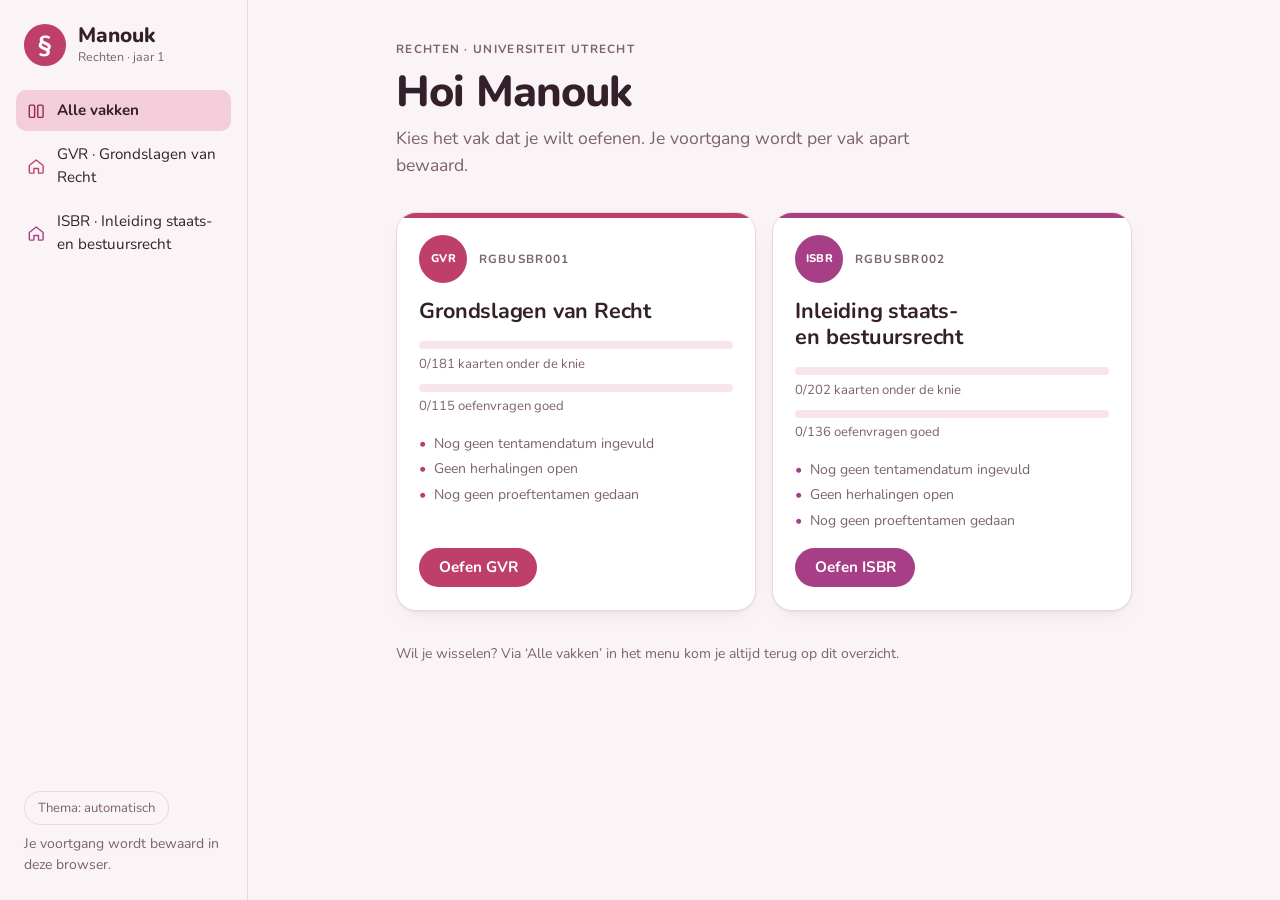
==== commit d0c98ea0: "ISBR toegevoegd, met hoofdscherm om een vak te kiezen Co-Authored-By: Claude Opus 5.5 <noreply@anthr" ====
--- a/index.html
+++ b/index.html
@@ -3,7 +3,7 @@
 <head>
 <meta charset="utf-8">
 <meta name="viewport" content="width=device-width,initial-scale=1,viewport-fit=cover">
-<title>Manouks GVR-trainer</title>
+<title>Manouks studietrainer</title>
 <meta name="robots" content="noindex">
 <link rel="icon" href="data:image/svg+xml,%3Csvg xmlns=%22http://www.w3.org/2000/svg%22 viewBox=%220 0 64 64%22%3E%3Ccircle cx=%2232%22 cy=%2232%22 r=%2232%22 fill=%22%23bf3f6c%22/%3E%3Ctext x=%2232%22 y=%2244%22 font-size=%2236%22 text-anchor=%22middle%22 fill=%22white%22 font-family=%22Georgia%22%3E%C2%A7%3C/text%3E%3C/svg%3E">
 <link rel="preconnect" href="https://fonts.googleapis.com"><link rel="preconnect" href="https://fonts.gstatic.com" crossorigin><link rel="stylesheet" href="https://fonts.googleapis.com/css2?family=Nunito:ital,wght@0,400;0,600;0,700;0,800;1,400&display=swap">
@@ -279,12 +279,38 @@
 .streak{display:inline-flex;align-items:center;gap:.35rem;font-weight:700;color:var(--rose-deep);font-size:.9rem}
 .praise{font-weight:700;color:var(--good)}
 
+/* ---------- meerdere vakken ---------- */
+/* ISBR krijgt een iets paarsere roze tint, zodat je altijd ziet in welk vak je zit */
+[data-course="isbr"]{--rose:#a63f86;--rose-deep:#7d2a65;--rose-soft:#f0d2e7}
+@media (prefers-color-scheme: dark){ :root:not([data-theme="light"]) [data-course="isbr"]{--rose:#e48bcd;--rose-deep:#f4b6e3;--rose-soft:#47243f} }
+:root[data-theme="dark"] [data-course="isbr"]{--rose:#e48bcd;--rose-deep:#f4b6e3;--rose-soft:#47243f}
+.mark.txt{font-family:var(--f-label);font-weight:800;font-size:.7rem;letter-spacing:.03em}
+.brand small{max-width:11rem;white-space:nowrap;overflow:hidden;text-overflow:ellipsis}
+.nav a.nav-back{color:var(--muted);font-size:.88rem;margin-bottom:.4rem;border-bottom:1px solid var(--line);border-radius:var(--r-sm) var(--r-sm) 0 0}
+.nav a[data-course] svg{color:var(--rose)}
+.courses{display:grid;grid-template-columns:repeat(2,minmax(0,1fr));gap:1rem}
+@media (max-width:700px){.courses{grid-template-columns:minmax(0,1fr)}}
+.course{display:flex;flex-direction:column;gap:1rem;padding:1.4rem;border-radius:20px;border:1px solid var(--line);background:var(--surface);box-shadow:var(--shadow);text-decoration:none;color:var(--ink);transition:border-color .15s,transform .15s;position:relative;overflow:hidden}
+.course::before{content:"";position:absolute;inset:0 0 auto;height:5px;background:var(--rose)}
+.course:hover{border-color:var(--rose);transform:translateY(-2px)}
+.course-top{display:flex;align-items:center;gap:.7rem}
+.course .mark{width:3rem;height:3rem}
+.course h2{font-size:1.35rem}
+.course-stats{display:flex;flex-direction:column;gap:.6rem}
+.course-stats .st{display:flex;flex-direction:column;gap:.3rem;font-size:.82rem;color:var(--muted)}
+.course-meta{margin:0;padding:0;list-style:none;display:flex;flex-direction:column;gap:.25rem;color:var(--muted)}
+.course-meta li::before{content:"•";color:var(--rose);margin-right:.45rem}
+.course .btn{align-self:flex-start;margin-top:auto}
+@media (max-width:860px){ .nav a.nav-back{border-bottom:1px solid var(--line);border-radius:var(--r-sm);margin-bottom:0} .brand small{max-width:9rem} }
+
+.ocard .tag,.lesson .tag{align-self:flex-start}
+
 </style>
 </head>
 <body>
-<div class="app">
+<div class="app" data-course="">
   <aside class="side">
-    <a class="brand" href="#start" aria-label="Naar start"><span class="mark" aria-hidden="true">§</span><span><b>Manouk</b><small>Grondslagen van Recht</small></span></a>
+    <a class="brand" href="#home" aria-label="Naar start"><span class="mark" id="brandMark" aria-hidden="true">§</span><span><b>Manouk</b><small id="brandSub">Rechten · jaar 1</small></span></a>
     <nav class="nav" id="nav" aria-label="Onderdelen"></nav>
     <div class="side-foot">
       <button class="theme-btn" id="themeBtn" type="button">Thema: automatisch</button>
@@ -295,6 +321,24 @@
 </div>
 
 <script>
+window.COURSE_DATA = {};
+(function(){ var window = {};
+window.INFO = {
+id:"gvr", code:"RGBUSBR001", name:"Grondslagen van Recht", short:"GVR",
+toets:"je oefentoets",
+exam:{n:30, guess:false, pts:1, title:"Tentamensimulatie",
+  desc:"30 meerkeuzevragen uit alle weken, net als het meerkeuzedeel van het echte tentamen. Je kunt vrij heen en weer bladeren en ziet pas na het inleveren wat goed was.",
+  note:"Het cijfer is een indicatie voor alleen het meerkeuzedeel (1 + 9 × score/30). Oefen de open vragen apart."},
+startNote:{t:"Let op: Wiarda", html:"Een open norm uit de wet invullen waar de wet genoeg houvast geeft (zoals goed werkgeverschap) is volgens het antwoordmodel <b style=\"color:inherit\">gematigd heteronoom</b>, niet autonoom. Je samenvatting zegt hier iets anders."},
+openIntro:"Precies zoals het open deel van je tentamen: een casus met vraag a (3 punten), b (4 punten) en c (8 punten). Schrijf eerst je antwoord, open dan het antwoordmodel en vink aan wat je goed had.",
+openTip:{t:"Zo scoor je punten", d:"Noem het begrip, geef de definitie uit de stof, en pas het toe op de casus. Beantwoord alleen wat er gevraagd wordt: bij de Keen-vraag in je oefentoets leverde ‘recht en moraal’ geen punten op, omdat het om recht en beleid ging."},
+lessonsIntro:"De oefentoets lijkt sterk op het echte tentamen en laat precies zien waar de punten liggen. Dit zijn de lessen eruit.",
+correctionsTitle:"Klopt niet helemaal in je samenvatting",
+sprintBlurb:"herken de methode, rechter of denker",
+sprintIntro:"Op het tentamen moet je vaak in een paar seconden zien welke methode, rechter of denker er in een citaat zit. Kies zo snel je kunt.",
+searchHint:"Zoek een begrip, denker of arrest, bijv. ‘lex certa’ of ‘Catoochi’"
+};
+
 window.WEEKS = {
 1:{n:"Week 1",t:"Wat doet het recht?"},
 2:{n:"Week 2",t:"Rechtsfilosofie en de grotverkenners"},
@@ -971,6 +1015,753 @@
 ]}
 ];
 
+COURSE_DATA.gvr = window; })();
+(function(){ var window = {};
+window.INFO = {
+id:"isbr", code:"RGBUSBR002", name:"Inleiding staats- en bestuursrecht", short:"ISBR",
+toets:"de eindtoets van 2025",
+exam:{n:20, guess:true, k:3, pts:2.5, title:"Eindtoets-simulatie",
+  desc:"20 meerkeuzevragen uit alle weken, meestal met drie antwoordopties, net als het meerkeuzedeel van de eindtoets. Je kunt vrij heen en weer bladeren en ziet pas na het inleveren wat goed was.",
+  note:"Elke vraag is 2,5 punt waard (50 punten in totaal). Het cijfer is een indicatie voor alleen het meerkeuzedeel, met de raadkans verrekend zoals op de echte toets."},
+startNote:{t:"Let op: eenheid van regeringsbeleid", html:"Dit staat niet in je samenvatting, maar kwam twee keer terug op de eindtoets van 2025: ministers zijn verantwoordelijk voor besluiten van de ministerraad, ook als ze het er niet mee eens waren, en een minister spreekt namens het hele kabinet (art. 45 lid 3 Gw)."},
+openIntro:"Net als op de eindtoets: een casus met deelvragen van 6 tot 12 punten en een indicatie van het aantal woorden. Schrijf eerst je antwoord, open dan het antwoordmodel en vink aan wat je goed had. Let op: het officiële antwoordmodel van de open vragen zat niet in de PDF; deze modellen zijn opgesteld op basis van je samenvatting.",
+openTip:{t:"Zo scoor je punten", d:"Noem steeds het juiste artikel en, waar het past, de uitspraak (bijvoorbeeld Amsterdams dakterras of Harderwijk). Volg een stappenplan en pas elke stap toe op de feiten van de casus. Schrijf niets overbodigs op: onjuiste of niet-relevante informatie kan punten kosten."},
+lessonsIntro:"De eindtoets van vorig jaar laat goed zien waar de punten liggen. Dit zijn de lessen eruit.",
+correctionsTitle:"Let op bij je samenvatting",
+sprintBlurb:"herken het orgaan, beginsel of artikel",
+sprintIntro:"Op de toets moet je snel zien om welk orgaan, beginsel, artikel of type besluit het gaat. Kies zo snel je kunt.",
+searchHint:"Zoek een begrip, artikel of uitspraak, bijv. ‘vertrouwensregel’ of ‘Harderwijk’"
+};
+
+window.WEEKS = {
+1:{n:"Week 1",t:"De democratische rechtsstaat"},
+2:{n:"Week 2",t:"Staatsorganen, democratie en parlement"},
+3:{n:"Week 3",t:"Legaliteit en regelgeving"},
+5:{n:"Week 5",t:"Bestuursorganen en beginselen"},
+6:{n:"Week 6",t:"Besluiten en beslissingsruimte"},
+7:{n:"Week 7",t:"Rechtsbescherming"},
+8:{n:"Week 8",t:"Grondrechten"},
+9:{n:"Extra",t:"Uit de eindtoets, niet in je samenvatting"}
+};
+
+window.TABLES = [
+{t:"Wie is wie in de staat",w:2,h:["Begrip","Samenstelling of functie"],r:[
+["Regering","Koning en ministers"],
+["Kabinet","Ministers en staatssecretarissen"],
+["Staten-Generaal","Eerste en Tweede Kamer samen (art. 51 Gw)"],
+["Koning","Staatshoofd, onschendbaar (art. 42 lid 2 Gw)"],
+["Ministers","Politiek verantwoordelijk, ook voor de Koning"],
+["Staatssecretarissen","Verantwoordelijk voor eigen taakgebied; de minister blijft verantwoordelijk"]]},
+{t:"Tweede en Eerste Kamer",w:2,h:["Onderwerp","Tweede Kamer","Eerste Kamer"],r:[
+["Aantal leden","150","75"],
+["Verkiezing","Rechtstreeks","Getrapt (Provinciale Staten, kiescolleges)"],
+["Amendement","Wel","Niet"],
+["Initiatief","Wel","Niet"],
+["Controle regering","Wel","Wel"]]},
+{t:"Bevoegdheden van het parlement",w:2,h:["Bevoegdheid","Betekenis","Welke Kamer"],r:[
+["Amendement","Wetsvoorstel wijzigen","Alleen TK"],
+["Initiatief (art. 82 Gw)","Zelf wetsvoorstel indienen","Alleen TK"],
+["Budgetrecht (art. 105 Gw)","Begroting aannemen of verwerpen","Beide; alleen TK wijzigt"],
+["Inlichtingenrecht (art. 68 Gw)","Informatie vragen","Beide"],
+["Enquêterecht (art. 70 Gw)","Zelf onderzoek met getuigen onder ede","Beide"],
+["Moties","Wens, verzoek of oordeel uitspreken","Beide"]]},
+{t:"Moties",w:2,h:["Soort","Betekenis","Juridisch gevolg"],r:[
+["Verzoekmotie","Vraagt de regering iets te doen","Niet bindend"],
+["Motie van treurnis","Spreekt betreuren uit","Niet bindend"],
+["Motie van afkeuring","Keurt beleid af","Niet automatisch vertrouwensbreuk"],
+["Motie van wantrouwen","Zegt het vertrouwen op","Ontslag aanbieden (vertrouwensregel)"]]},
+{t:"Verantwoordelijkheid en vertrouwen",w:2,h:["Ministeriële verantwoordelijkheid","Vertrouwensregel"],r:[
+["Plicht om verantwoording af te leggen (art. 42 lid 2 Gw)","Bepaalt of een bewindspersoon kan aanblijven"],
+["Over handelen en nalaten","Over de gevolgen van verlies van vertrouwen"],
+["Leidt niet automatisch tot ontslag","Vastgesteld verlies van vertrouwen: ontslag aanbieden"],
+["Geschreven (Grondwet)","Ongeschreven staatsrecht"]]},
+{t:"Soorten regelgeving",w:3,h:["Regeling","Wie stelt vast","Bekendmaking"],r:[
+["Wet in formele zin","Regering en Staten-Generaal","Staatsblad"],
+["AMvB","Regering (KB), na ministerraad en Raad van State","Staatsblad"],
+["Ministeriële regeling","Minister","Staatscourant"],
+["Provinciale verordening","In beginsel Provinciale Staten","Provinciaal blad"],
+["Gemeentelijke verordening","In beginsel gemeenteraad","Gemeenteblad"]]},
+{t:"Delegatie in de Grondwet",w:3,h:["Formulering","Betekenis"],r:[
+["‘Bij de wet’ / ‘bij wet’","Formele wetgever regelt het zelf, geen delegatie"],
+["‘Behoudens ieders verantwoordelijkheid volgens de wet’","Geen delegatie van de beperkingsbevoegdheid"],
+["‘Bij of krachtens de wet’","Delegatie toegestaan"],
+["‘Regels’, ‘regelen’, ‘regeling’","Delegatie toegestaan"]]},
+{t:"Arresten over legaliteit",w:3,h:["Arrest","Kern"],r:[
+["Meerenberg","Regering kan niet uit zichzelf bindende regels stellen"],
+["Rogge","Wet in materiële zin: algemene, naar buiten werkende inhoud"],
+["Fluoridering","Ingrijpende feitelijke maatregel kan grondslag vereisen"],
+["Methadonbrief","Ook bindende voorschriften zonder strafsanctie kunnen een grondslag vereisen"]]},
+{t:"A-orgaan en b-orgaan",w:5,h:["","A-orgaan","B-orgaan"],r:[
+["Definitie","Orgaan van rechtspersoon krachtens publiekrecht ingesteld","Ander persoon of college met openbaar gezag"],
+["Centraal","Organisatorische positie","Uitgeoefende bevoegdheid"],
+["Wanneer bestuursorgaan","Altijd, ook privaatrechtelijk en feitelijk","Alleen voor zover openbaar gezag wordt uitgeoefend"],
+["Buitenwettelijk","Niet van toepassing","Uitkeringen + inhoudelijk + financieel vereiste"]]},
+{t:"Vertrouwen en evenredigheid",w:5,h:["Toets","Stap 1","Stap 2","Stap 3"],r:[
+["Amsterdams dakterras","Is er een toezegging?","Kan die worden toegerekend?","Moet het vertrouwen worden gehonoreerd?"],
+["Harderwijk (art. 3:4 lid 2 Awb)","Geschiktheid","Noodzakelijkheid","Evenwichtigheid"]]},
+{t:"Het besluitbegrip",w:6,h:["Element","Vraag"],r:[
+["Schriftelijke beslissing","Definitief en vastgelegd? (elektronisch kan)"],
+["Bestuursorgaan","A- of b-orgaan (art. 1:1 Awb)?"],
+["Publiekrechtelijk","Op een publiekrechtelijke bevoegdheid?"],
+["Rechtshandeling","Gericht op rechtsgevolg?"]]},
+{t:"Besluiten van algemene strekking",w:6,h:["Soort","Kenmerk","Rechtstreeks beroep?"],r:[
+["AVV","Algemene, externe, bindende regel","Nee (art. 8:3 Awb)"],
+["Beleidsregel","Hoe een orgaan een bevoegdheid gebruikt","Nee (art. 8:3 Awb)"],
+["Overig","Algemeen besluit, geen AVV of beleidsregel","In beginsel wel"]]},
+{t:"Zorgvuldigheid en motivering",w:6,h:["","Zorgvuldigheid","Motivering"],r:[
+["Vraag","Genoeg onderzocht?","Genoeg uitgelegd?"],
+["Gaat over","Feitelijke voorbereiding","Draagkracht en kenbaarheid"],
+["Artikel","Art. 3:2 Awb","Art. 3:46 en 3:47 Awb"]]},
+{t:"Bezwaar en beroep",w:7,h:["","Bezwaar","Beroep"],r:[
+["Wie","Hetzelfde bestuursorgaan","Onafhankelijke rechter"],
+["Toets","Rechtmatigheid én doelmatigheid","Rechtmatigheid"],
+["Moment","Ex nunc","Ex tunc"],
+["Onderwerp","Oorspronkelijk besluit","Meestal de beslissing op bezwaar"]]},
+{t:"Termijnen",w:7,h:["Wat","Termijn","Artikel"],r:[
+["Bezwaar of beroep instellen","Zes weken, vanaf de dag na bekendmaking","Art. 6:7 en 6:8 Awb"],
+["Beslissen op bezwaar","Zes weken (twaalf met adviescommissie) + max. zes weken verdaging","Art. 7:10 Awb"],
+["Beroep niet tijdig beslissen","Twee weken na ingebrekestelling","Art. 6:12 Awb"]]},
+{t:"Hogerberoepsrechters",w:7,h:["Rechtsgebied","Rechter"],r:[
+["Algemeen bestuursrecht (hoofdregel)","ABRvS"],
+["Sociale zekerheid, ambtenarenzaken","CRvB"],
+["Economisch bestuursrecht","CBb"],
+["Belastingrecht","Gerechtshof, daarna Hoge Raad"]]},
+{t:"Klassieke en sociale grondrechten",w:8,h:["Klassiek","Sociaal"],r:[
+["Bescherming tegen inmenging","Actief overheidsoptreden"],
+["Onthouding","Zorg en inspanning"],
+["Negatieve vrijheid","Positieve vrijheid"],
+["Vaak rechtstreeks inroepbaar","Meestal geen recht op concreet resultaat"]]},
+{t:"Beperken: Grondwet en EVRM",w:8,h:["","Grondwet","EVRM (art. 8 tot en met 11)"],r:[
+["Nadruk","Wie mag beperken?","Is de inmenging gerechtvaardigd?"],
+["‘Wet’","Wet in formele zin","Ruim, ook lagere en ongeschreven regels"],
+["Doelen","Soms in het artikel (art. 9 lid 2)","Opgesomd in lid 2"],
+["Noodzakelijkheid","Geen algemene eis","Expliciete eis"],
+["Toetsing formele wet","Niet (art. 120 Gw)","Wel (art. 94 Gw)"]]}
+];
+
+window.LESSONS = {
+format:[
+"20 meerkeuzevragen (2,5 punt per vraag, samen 50 punten), meestal met drie antwoordopties; stellingenvragen hebben er soms vier. Daarnaast 3 open casusvragen (samen 50 punten, deelvragen van 6 tot 12 punten).",
+"De raadkans wordt verrekend. Vorig jaar had je 62,31 van de 100 punten nodig om te slagen.",
+"Je hebt 2 uur. De eindtoets telt voor 70% mee, de Hackathon voor 30%.",
+"Je mag je wettenbundel en jurisprudentiebundel gebruiken. Sommige vragen dwingen je om in de bundel te zoeken, zoals welk soort regeling iets is of welke bepaling beslissingsruimte geeft.",
+"Bij de open vragen staat een indicatie van het aantal woorden. Dat is geen maximum of minimum, maar wel een goede richting."
+],
+tips:[
+{t:"Noem artikelen en uitspraken",d:"De instructie vraagt expliciet om wetsartikelen en jurisprudentie. De naam van de uitspraak volstaat, zoals Amsterdams dakterras of Harderwijk."},
+{t:"Geen overbodige informatie",d:"Onjuiste of niet-relevante informatie kan punten kosten. Beantwoord precies de vraag."},
+{t:"Elke vraag staat los",d:"Iedere vraag wordt apart nagekeken. Verwijs dus niet naar je antwoord bij een andere vraag, maar herhaal kort wat nodig is."},
+{t:"Oefen met je bundel",d:"Zoek instanties op in het alfabetisch register (zoals het CBR) en herken een regeling aan het opschrift (‘Wet van’, ‘Besluit van’, ‘Regeling van de Minister’), de vindplaats (Stb. of Stcrt.) of de aanhef als die erin staat."},
+{t:"Let op exacte termen",d:"De derde stap van Harderwijk heet evenwichtigheid, niet redelijkheid. Een ‘bevestigingsfunctie’ van bezwaar bestaat niet. Kleine woorden maken een optie fout."},
+{t:"Gebruik de stappenplannen",d:"Bestuursorgaan, besluit, rechtsbescherming en grondrechten hebben allemaal een stappenplan. Dat is meteen de structuur van een goed open antwoord."}
+],
+weak:[
+{t:"Amsterdams dakterras",d:"Vertrouwen wordt gehonoreerd als er geen zwaarder wegende belangen in de weg staan. Een mondelinge toezegging kan ook, en een toezegging van een ambtenaar kan aan het bevoegde orgaan worden toegerekend.",w:5},
+{t:"Afdeling 7.1 of 7.2 Awb",d:"7.1: eerst bezwaar maken (art. 7:1). 7.2: bijzondere bepalingen over bezwaar, zoals de heroverweging (art. 7:11).",w:7},
+{t:"Delegatie lezen in de Grondwet",d:"‘Behoudens bij of krachtens de wet te stellen beperkingen’ (art. 10 lid 1 Gw) staat delegatie toe. ‘Bij de wet’ niet.",w:3},
+{t:"Is de regering een bestuursorgaan?",d:"Ja: een orgaan van de Staat, een publiekrechtelijke rechtspersoon. Het orgaan zelf hoeft geen rechtspersoonlijkheid te hebben.",w:5},
+{t:"AVV's en beleidsregels",d:"Ook verordeningen van gemeente en provincie zijn AVV's. Beleidsregels zijn géén AVV.",w:3},
+{t:"Functionele decentralisatie",d:"Een beroepsorganisatie zoals de Orde van Advocaten. Provincies en de openbare lichamen Bonaire, Sint Eustatius en Saba zijn territoriaal.",w:5},
+{t:"Burgerlijke rechter",d:"Staat er nog een bestuursrechtelijke rechtsgang open, dan is de eiser bij de burgerlijke rechter niet-ontvankelijk.",w:7},
+{t:"Evenredigheid bij woningsluiting",d:"Bij de evenwichtigheid weegt mee dat een eigenaar verantwoordelijk is voor wat in zijn woning gebeurt. De aanleiding (drugsvondst, arrestatie) is wel relevant.",w:5},
+{t:"Orgaan, niet de handeling",d:"Een commissaris van de Koning die een provinciehuis opent is een a-orgaan. Een rechtbank is uitgezonderd; een waterschap zelf is een rechtspersoon.",w:5},
+{t:"Soort bevoegdheid",d:"Een beslissing in een concreet geval, zoals het niet tekenen van lintjesvoordrachten, is een bestuursbevoegdheid.",w:3},
+{t:"Informele bestuursrechtspraak",d:"Een advocaat is niet verplicht, maar de bestuursrechtspraak regelt er ook niet voor iedereen een.",w:7},
+{t:"Eenheid van regeringsbeleid",d:"Ministers zijn verantwoordelijk voor ministerraadsbesluiten, ook als ze het oneens waren. Een minister spreekt namens het hele kabinet.",w:9}
+],
+corrections:[
+{t:"Waterschappen",d:"Je samenvatting noemt waterschappen een mengvorm van territoriale en functionele decentralisatie. Op de toets is een beroepsorganisatie als de Orde van Advocaten het duidelijke voorbeeld van functionele decentralisatie; kies bij twijfel dat."},
+{t:"Week 4 ontbreekt",d:"Je samenvatting springt van week 3 naar week 5. Had week 4 wel stof? Kijk dat even na in je studiehandleiding."}
+],
+missing:[
+"Eenheid van regeringsbeleid en de ministerraad (art. 45 lid 3 Gw)",
+"De burgerlijke rechter is niet-ontvankelijk als een bestuursrechtelijke rechtsgang openstaat",
+"Abbb met een formele en een materiële kant (zorgvuldigheid, motivering, rechtszekerheid)",
+"Art. 51 Gw (samenstelling Staten-Generaal) en art. 64 Gw (ontbinding verplicht tot nieuwe verkiezingen)",
+"Een regeling herkennen in je wettenbundel aan de aanhef (formele wet, AMvB, ministeriële regeling)",
+"De Wet wapens en munitie: zelf beslissingsruimte vinden in een bijzondere wet",
+"Het CBR als publiekrechtelijke rechtspersoon (Wegenverkeerswet 1994)"
+]
+};
+
+// ISBR flashcards per week (9 = extra stof uit de eindtoets)
+window.FLASH = [
+// ---------- WEEK 1 ----------
+{w:1,q:"Welke twee uitgangspunten combineert een democratische rechtsstaat?",a:"Democratie: burgers hebben invloed op de uitoefening van overheidsmacht.\nRechtsstaat: overheidsmacht is gebonden aan het recht en burgers worden beschermd tegen willekeur.\nKort: de rechtsstaat begrenst de macht, de democratie geeft burgers invloed op die macht."},
+{w:1,q:"Wat veranderde de Grondwetsherziening van 1848 (Thorbecke)?",a:"De koning werd onschendbaar en de ministers politiek verantwoordelijk. Het parlement kreeg meer invloed en de Tweede Kamer werd rechtstreeks gekozen (toen nog door een beperkte groep: censuskiesrecht)."},
+{w:1,q:"Welke vijf beginselen van de democratische rechtsstaat ken je?",a:"1. Legaliteitsbeginsel\n2. Machtenscheiding\n3. Grondrechten\n4. Onafhankelijke rechtspraak en rechterlijke controle\n5. Democratiebeginsel"},
+{w:1,q:"Legaliteitsbeginsel (basis)",a:"De overheid moet handelen volgens het recht. Voor optreden dat burgers bindt of hun vrijheid beperkt is in beginsel een wettelijke bevoegdheid nodig. Een bestuursorgaan mag geen bevoegdheden verzinnen.\nDraagt bij aan rechtszekerheid en rechtsgelijkheid."},
+{w:1,q:"De trias politica: welke drie machten en wat doen ze?",a:"Wetgevende macht: algemene regels vaststellen (regering en Staten-Generaal samen).\nUitvoerende macht: wetten uitvoeren en besturen (ministers, gemeentebesturen).\nRechterlijke macht: geschillen beoordelen en rechtspreken (onafhankelijke rechters).\nNederland kent geen volledige scheiding: de machten werken samen en controleren elkaar."},
+{w:1,q:"Onafhankelijk vs. onpartijdig (rechter)",a:"Onafhankelijk: de rechter krijgt geen opdrachten over de uitkomst, bijvoorbeeld van een minister.\nOnpartijdig: de rechter trekt geen partij voor een van de betrokkenen.\nArt. 17 Gw: niemand mag tegen zijn wil worden afgehouden van de rechter die de wet hem toekent; ook recht op een eerlijk proces binnen een redelijke termijn."},
+{w:1,q:"Democratiebeginsel",a:"Burgers moeten invloed kunnen uitoefenen op politieke besluitvorming, vooral via gekozen vertegenwoordigers.\nActief kiesrecht: stemmen. Passief kiesrecht: gekozen worden.\nOok een meerderheid is gebonden aan rechtsstatelijke grenzen en grondrechten."},
+{w:1,q:"De algemene bepaling van de Grondwet",a:"‘De Grondwet waarborgt de grondrechten en de democratische rechtsstaat.’\nToegevoegd in 2022 (niet in 2014)."},
+{w:1,q:"Welk beginsel herken je bij welke vraag in een casus?",a:"Mag dit orgaan deze maatregel nemen? → legaliteitsbeginsel\nTe veel macht bij één instantie? → machtenscheiding\nWordt een fundamenteel recht geraakt? → grondrechten\nKan een onafhankelijke rechter het beoordelen? → rechterlijke controle\nHebben burgers via vertegenwoordigers invloed? → democratiebeginsel"},
+{w:1,q:"Publiekrecht vs. privaatrecht",a:"Publiekrecht: organisatie van de overheid en haar optreden als overheid (staatsrecht, bestuursrecht, strafrecht). Vb: een vergunning verlenen.\nPrivaatrecht: verhoudingen tussen burgers en bedrijven onderling. Vb: een koopovereenkomst.\nLet op: de overheid kan ook privaatrechtelijk handelen, bijvoorbeeld als een gemeente bureaus koopt."},
+{w:1,q:"Staatsrecht vs. bestuursrecht",a:"Staatsrecht: inrichting van de staat, verdeling van overheidsmacht en de verhouding tussen staatsorganen en burgers. Vb: de positie van een minister.\nBestuursrecht: het handelen van het openbaar bestuur, de grenzen daarvan en rechtsbescherming. Vb: hoe een bestuursorgaan over een vergunning beslist."},
+{w:1,q:"Vier functies van het staatsrecht",a:"Constitueren: ambten en organen instellen.\nAttribueren: bevoegdheden toekennen.\nReguleren: regels en grenzen stellen aan de uitoefening van bevoegdheden.\nLegitimeren: bijdragen aan de rechtvaardiging en aanvaarding van overheidsmacht."},
+{w:1,q:"Drie functies van het bestuursrecht",a:"Instrumentele functie (van het bestuur): juridische middelen om publieke belangen te behartigen.\nNormerende functie (voor het bestuur): regels waaraan het bestuur zich moet houden.\nWaarborgfunctie (tegen het bestuur): bescherming tegen onrechtmatig overheidsoptreden."},
+{w:1,q:"Macht, bevoegdheid, ambt en ambtsdrager",a:"Macht: feitelijke mogelijkheid om gedrag te beïnvloeden of dwang uit te oefenen.\nBevoegdheid: door het recht toegekende mogelijkheid om bepaalde handelingen te verrichten.\nAmbt: blijvende overheidsfunctie met taken en bevoegdheden.\nAmbtsdrager: de persoon die het ambt op dat moment vervult. Het burgemeestersambt blijft bestaan als er een nieuwe burgemeester komt."},
+{w:1,q:"Feitelijke handeling vs. rechtshandeling",a:"Feitelijke handeling: niet gericht op een rechtsgevolg. Vb: de gemeente snoeit bomen.\nRechtshandeling: bedoeld om rechten of plichten te laten ontstaan, veranderen of eindigen. Vb: een vergunning verlenen."},
+{w:1,q:"Eenzijdige publiekrechtelijke rechtshandeling",a:"De overheid stelt op basis van een publiekrechtelijke bevoegdheid een rechtsgevolg vast, zonder dat instemming van de burger nodig is. Vb: een bestuurlijke boete opleggen."},
+{w:1,q:"Belanghebbende (art. 1:2 Awb)",a:"Degene wiens belang rechtstreeks bij een besluit is betrokken.\nAlleen ‘geraakt worden’ door overheidshandelen is niet altijd genoeg om juridisch belanghebbende te zijn."},
+{w:1,q:"Vier abbb uit week 1 met hun Awb-artikel",a:"Zorgvuldigheidsbeginsel: art. 3:2 Awb.\nSpecialiteitsbeginsel: onder meer art. 3:4 lid 1 Awb.\nVerbod van détournement de pouvoir: art. 3:3 Awb.\nEvenredigheidsbeginsel: art. 3:4 lid 2 Awb."},
+{w:1,q:"Bronnen van staats- en bestuursrecht (geschreven)",a:"Grondwet, Statuut voor het Koninkrijk, verdragen en Europees recht (EVRM, EU-recht), wetten (Awb, Gemeentewet, Kieswet) en lagere regelgeving (AMvB's, ministeriële regelingen, verordeningen).\nOrganieke wetten werken de inrichting van de staat uit, bijv. Gemeentewet en Provinciewet."},
+{w:1,q:"Ongeschreven bronnen van staats- en bestuursrecht",a:"Gewoonterecht: bijvoorbeeld de staatsrechtelijke vertrouwensregel.\nOngeschreven rechtsbeginselen: bijvoorbeeld bepaalde beginselen van behoorlijk bestuur (zoals het vertrouwensbeginsel)."},
+{w:1,q:"Zijn annotaties en juridische literatuur bindend?",a:"Nee. Annotaties, literatuur, parlementaire geschiedenis en de memorie van toelichting zijn vooral kenbronnen en hulpmiddelen bij uitleg. Ze binden niet zoals wetgeving."},
+{w:1,q:"Zes stappen bij een publiekrechtelijke vraag",a:"1. Wie handelt?\n2. Welke bevoegdheid wordt gebruikt (wettelijke grondslag)?\n3. Welke voorwaarden gelden (bijzondere wet, Awb, hogere regels)?\n4. Zijn beginselen en grondrechten nageleefd?\n5. Hoe wordt de regel uitgelegd?\n6. Welke rechtsbescherming bestaat?"},
+
+// ---------- WEEK 2 ----------
+{w:2,q:"Regering vs. kabinet",a:"Regering = Koning + ministers.\nKabinet = ministers + staatssecretarissen."},
+{w:2,q:"Staten-Generaal",a:"Eerste en Tweede Kamer samen (art. 51 Gw). Zij vertegenwoordigen het gehele Nederlandse volk."},
+{w:2,q:"Art. 42 lid 2 Gw",a:"De Koning is onschendbaar; de ministers zijn verantwoordelijk. Het parlement roept de Koning niet ter verantwoording; ministers dragen de verantwoordelijkheid voor zijn optreden."},
+{w:2,q:"Positie van staatssecretarissen",a:"Zij zijn verantwoordelijk voor hun eigen taakgebied, maar de verantwoordelijkheid van de minister blijft bestaan. Ze horen bij het kabinet, niet bij de regering."},
+{w:2,q:"Tweede Kamer vs. Eerste Kamer",a:"TK: 150 leden, rechtstreeks gekozen, mag amenderen en initiatiefvoorstellen indienen.\nEK: 75 leden, getrapt gekozen (Provinciale Staten en kiescolleges), kan wetsvoorstellen alleen aannemen of verwerpen.\nBeide controleren de regering."},
+{w:2,q:"Vrij mandaat (art. 67 lid 3 Gw)",a:"Kamerleden stemmen zonder last: ze zijn juridisch niet gebonden aan stemopdrachten van partij of kiezers. Wie de fractie verlaat, houdt zijn zetel.\nLet op: het betekent niet dat Kamerleden niet hoeven te stemmen."},
+{w:2,q:"Parlementaire onschendbaarheid (art. 71 Gw)",a:"Deelnemers aan parlementaire beraadslagingen kunnen niet gerechtelijk worden vervolgd of aangesproken voor wat zij daar zeggen of schriftelijk overleggen."},
+{w:2,q:"Incompatibiliteiten (art. 57 Gw)",a:"Bepaalde functies mogen niet tegelijk met het Kamerlidmaatschap worden uitgeoefend (bijvoorbeeld lid van beide Kamers tegelijk, of minister en Kamerlid)."},
+{w:2,q:"Wat is democratie en waarom een ‘essentially contested concept’?",a:"Een systeem waarin burgers gelijke invloed hebben op bindende collectieve beslissingen. ‘Essentially contested’: er is blijvend discussie over de precieze betekenis en de beste inrichting."},
+{w:2,q:"Autocratie, oligarchie, theocratie",a:"Autocratie: macht bij één persoon.\nOligarchie: macht bij een kleine groep, bijv. een rijke elite.\nTheocratie: politieke macht gebaseerd op religieus gezag."},
+{w:2,q:"Procedurele vs. materiële minimumeisen van democratie",a:"Procedureel (hoe worden besluiten genomen?): actief en passief kiesrecht, vrije en geheime verkiezingen, gelijk stemgewicht, meerderheidsbesluitvorming, bescherming politieke rechten.\nMaterieel (wat maakt echte invloed mogelijk?): effectieve en gelijke participatie, onafhankelijke informatie en vrije pers, transparantie, vrij debat, educatie, respect voor minderheidsopvattingen."},
+{w:2,q:"Responsiviteit, participatie, representatie",a:"Responsiviteit: de overheid luistert en reageert op wensen en zorgen van burgers.\nParticipatie: burgers nemen deel aan de democratie.\nRepresentatie: burgers en hun opvattingen worden vertegenwoordigd (diversiteit en inclusiviteit)."},
+{w:2,q:"Democratische legitimatie van TK, EK en regering",a:"TK: rechtstreeks, door verkiezingen.\nEK: indirect, door getrapte verkiezingen.\nRegering: niet gekozen, maar staat onder controle van het parlement en is afhankelijk van parlementair vertrouwen."},
+{w:2,q:"Kiesrecht Tweede Kamer en censuskiesrecht",a:"Eisen: Nederlanderschap, minimaal 18 jaar, niet uitgesloten van het kiesrecht.\nCensuskiesrecht: alleen wie genoeg belasting betaalde mocht stemmen (zo ging het na 1848)."},
+{w:2,q:"Zetelverdeling Tweede Kamer",a:"Evenredige vertegenwoordiging.\n1. Tel alle geldige stemmen.\n2. Deel door 150: de kiesdeler.\n3. Elke lijst krijgt een zetel per volle kiesdeler.\n4. Restzetels via het systeem van de grootste gemiddelden."},
+{w:2,q:"Relatief meerderheidsstelsel en gerrymandering",a:"Relatief meerderheidsstelsel: per district wint de kandidaat met de meeste stemmen; meer dan 50% is niet nodig en stemmen op verliezers leveren geen zetel op.\nGerrymandering: districtsgrenzen strategisch aanpassen om een partij te bevoordelen."},
+{w:2,q:"Waardoor kan de legitimiteit van de representatieve democratie onder druk staan?",a:"Een complexe maatschappij, veel regelgevende bevoegdheden bij het bestuur, een terugtredende formele wetgever, onvoldoende ervaren participatiemogelijkheden en een kloof tussen burgers en politiek. Ook versplintering maakt kabinetsvorming lastiger."},
+{w:2,q:"Strikte trias vs. Nederlandse invulling",a:"Strikt: wetgeving, bestuur en rechtspraak bij afzonderlijke organen, volledig gescheiden; voorkomt machtsconcentratie.\nNederland: organen hebben deels overlappende functies, werken samen en controleren elkaar; voorkomt machtsmisbruik door checks and balances."},
+{w:2,q:"Voorbeelden van checks and balances",a:"Regering en Staten-Generaal maken samen wetten (art. 81 Gw); het parlement controleert ministers (vragen, debatten, onderzoek); het parlement beslist mee over de begroting; een minister treedt af bij verlies van vertrouwen; de regering kan een Kamer ontbinden (art. 64 Gw)."},
+{w:2,q:"Dualisme",a:"Regering en parlement hebben ieder een eigen verantwoordelijkheid: de regering bestuurt en neemt vaak het initiatief tot wetgeving; het parlement vertegenwoordigt, controleert en is medewetgever. In de praktijk loopt de tegenstelling ook tussen coalitie en oppositie."},
+{w:2,q:"Ontwikkeling van het parlementaire stelsel: 1815, 1840, 1848",a:"1815: sterke koning, ministers vooral van hem afhankelijk.\n1840: strafrechtelijke ministeriële verantwoordelijkheid en contraseign.\n1848: politieke ministeriële verantwoordelijkheid, meer parlementaire invloed, rechtstreekse verkiezing TK (census)."},
+{w:2,q:"Ontwikkeling na 1848: vertrouwensregel, 1917, 1919",a:"Na 1848 ontwikkelt de vertrouwensregel zich geleidelijk als ongeschreven staatsrecht; de conflicten van 1866 tot 1868 waren belangrijk.\n1917: algemeen mannenkiesrecht, passief kiesrecht voor vrouwen, evenredige vertegenwoordiging.\n1919: ook algemeen actief vrouwenkiesrecht."},
+{w:2,q:"Politieke ministeriële verantwoordelijkheid",a:"Ministers leggen verantwoording af aan het parlement voor hun handelen én nalaten. Het parlement beoordeelt legaliteit (rechtmatig?) en opportuniteit (verstandig en wenselijk?). Een minister kan dus ook worden aangesproken op beleid dat wettelijk mag."},
+{w:2,q:"Contraseign en eenheid van de Kroon",a:"Contraseign (art. 47 Gw): wetten en koninklijke besluiten worden medeondertekend door een minister of staatssecretaris.\nEenheid van de Kroon: Koning en ministers houden meningsverschillen binnenskamers."},
+{w:2,q:"De vertrouwensregel",a:"Een minister, staatssecretaris of kabinet moet ontslag aanbieden zodra duidelijk is dat het parlementaire vertrouwen ontbreekt (vooral van de TK). Het is ongeschreven staatsrecht."},
+{w:2,q:"Ministeriële verantwoordelijkheid vs. vertrouwensregel",a:"Ministeriële verantwoordelijkheid: plicht om verantwoording af te leggen over handelen en nalaten. Leidt niet automatisch tot ontslag.\nVertrouwensregel: bepaalt of een bewindspersoon kan aanblijven. Vastgesteld verlies van vertrouwen betekent: ontslag aanbieden."},
+{w:2,q:"Kabinetsformatie: wie doet wat?",a:"Verkenner: brengt mogelijke samenwerkingen in kaart.\nInformateur: onderzoekt of partijen afspraken kunnen maken.\nFormateur: stelt het kabinet samen (vaak de toekomstige minister-president).\nRegeerakkoord: afspraken tussen de coalitiefracties.\nMinisters worden bij koninklijk besluit benoemd; daarna volgt de regeringsverklaring."},
+{w:2,q:"Demissionair en extraparlementair kabinet",a:"Demissionair: heeft ontslag aangeboden en blijft voorlopig werkzaamheden verrichten.\nExtraparlementair: minder vaste binding met een parlementaire meerderheid, maar ook afhankelijk van de vertrouwensregel."},
+{w:2,q:"Recht van amendement en recht van initiatief",a:"Amendement: een wetsvoorstel wijzigen. Initiatief: zelf een wetsvoorstel indienen (art. 82 Gw).\nAllebei alleen de Tweede Kamer."},
+{w:2,q:"Budgetrecht (art. 105 Gw)",a:"Begrotingen worden bij wet vastgesteld. Beide Kamers beoordelen ze en nemen ze aan of verwerpen ze; alleen de TK kan ze wijzigen."},
+{w:2,q:"Inlichtingenrecht (art. 68 Gw)",a:"Kamerleden kunnen informatie vragen aan ministers en staatssecretarissen. Die moeten de informatie geven, tenzij dat in strijd is met het belang van de staat.\nVia schriftelijke en mondelinge vragen, debatten, het vragenuur en interpellatie (vragen over een onderwerp dat niet op de agenda staat, met toestemming van de Kamer)."},
+{w:2,q:"Enquêterecht (art. 70 Gw)",a:"Beide Kamers kunnen zelf diepgaand onderzoek doen. Een enquêtecommissie kan getuigen en deskundigen horen, getuigen onder ede horen en documenten vorderen."},
+{w:2,q:"Vier soorten moties",a:"Verzoekmotie: vraagt de regering iets te doen.\nMotie van treurnis: spreekt betreuren uit.\nMotie van afkeuring: keurt beleid of handelen af.\nMotie van wantrouwen: zegt het vertrouwen in een bewindspersoon of kabinet op."},
+{w:2,q:"Zijn moties juridisch bindend?",a:"Een gewone motie is juridisch niet bindend. Bij een aangenomen motie van wantrouwen volgt de plicht om ontslag aan te bieden uit de (ongeschreven) vertrouwensregel, niet uit de motie zelf.\nEen motie van afkeuring betekent niet automatisch dat het vertrouwen is opgezegd."},
+{w:2,q:"Prinsjesdag, Handelingen, Kamerstukken, geloofsbrieven",a:"Prinsjesdag: troonrede en indiening van de begroting.\nHandelingen: woordelijke verslagen van vergaderingen.\nKamerstukken: wetsvoorstellen en andere schriftelijke stukken.\nGeloofsbrieven: daarmee onderzoekt de Kamer of gekozen leden kunnen worden toegelaten.\nReglement van orde: regels voor de eigen werkzaamheden."},
+
+// ---------- WEEK 3 ----------
+{w:3,q:"Welke twee eisen stelt het legaliteitsbeginsel?",a:"A. Een wettelijke grondslag: voor eenzijdig verplichtend of ingrijpend optreden is een bevoegdheid nodig, herleidbaar tot de Grondwet of een wet in formele zin, voldoende duidelijk en specifiek.\nB. Handelen binnen het recht: ook een bevoegde overheid moet inhoudelijke en procedurele grenzen respecteren."},
+{w:3,q:"Vereist iedere overheidshandeling een wettelijke bevoegdheid?",a:"Nee. Vooral het opleggen van verplichtingen en ingrijpen in rechten en vrijheden vereist een grondslag. Maar ook ingrijpend feitelijk optreden kan een grondslag vereisen (Fluoridering)."},
+{w:3,q:"Vier functies van het legaliteitsbeginsel",a:"Willekeur voorkomen; rechtszekerheid; rechtsgelijkheid; democratische legitimatie (burgers hebben via vertegenwoordigers invloed op de grondslag)."},
+{w:3,q:"Rechtsstatelijke zorgplicht en feitelijke rechtszekerheid",a:"Ippel en Scheltema: omdat niemand alle regels kan kennen, moet de overheid burgers helpen hun rechtspositie te begrijpen (ondersteuning, voorlichting).\nFeitelijke rechtszekerheid: de burger kan de gevolgen van regels voor zijn eigen situatie daadwerkelijk voorzien."},
+{w:3,q:"Meerenberg",a:"De regering kan niet uit zichzelf iedere bindende regel vaststellen: daarvoor is een juridische bevoegdheid nodig."},
+{w:3,q:"Rogge",a:"Bij een wet in materiële zin gaat het om de algemene, naar buiten werkende inhoud en de bevoegdheid van de regelgever."},
+{w:3,q:"Fluoridering",a:"Ook een feitelijke maatregel van ingrijpende aard (fluor in het drinkwater) kan een specifieke wettelijke grondslag vereisen."},
+{w:3,q:"Methadonbrief",a:"Ook bindende overheidsvoorschriften zonder strafrechtelijke handhaving kunnen een wettelijke grondslag vereisen."},
+{w:3,q:"Regelgevende bevoegdheid vs. bestuursbevoegdheid",a:"Regelgevend: algemene regels vaststellen (wat geldt in algemene gevallen).\nBestuurs- of beschikkingsbevoegdheid: regels toepassen in een concreet geval (bijv. beslissen op de aanvraag van één persoon)."},
+{w:3,q:"Beleidsruimte vs. beoordelingsruimte",a:"Beleidsruimte: ruimte om belangen af te wegen en te beslissen óf en hoe een bevoegdheid wordt gebruikt (vaak ‘kan’ of ‘mag’).\nBeoordelingsruimte: ruimte om te beoordelen of aan een wettelijke voorwaarde is voldaan (bijv. bij een vage term).\nEén woord is niet altijd beslissend."},
+{w:3,q:"Attributie",a:"Het creëren en toekennen van een nieuwe bevoegdheid. Vb: art. 81 Gw (wetgeving door regering en Staten-Generaal) en art. 127 Gw (verordenende bevoegdheid van Provinciale Staten en gemeenteraad).\nLet op: art. 88 Gw gaat over bekendmaking en inwerkingtreding, niet over de wetgevende bevoegdheid."},
+{w:3,q:"Delegatie en subdelegatie",a:"Delegatie: een bestaande bevoegdheid overdragen aan een ander orgaan, dat haar onder eigen verantwoordelijkheid uitoefent.\nSubdelegatie: een gedelegeerde bevoegdheid verder overdragen; daarvoor moet de grondslag ook ruimte bieden."},
+{w:3,q:"Horizontale vs. verticale delegatie",a:"Horizontaal: binnen hetzelfde overheidsverband (bijv. van formele wetgever naar regering).\nVerticaal: tussen verschillende overheidsverbanden (bijv. van Rijk naar gemeente)."},
+{w:3,q:"Grondwet: ‘bij de wet’ vs. ‘bij of krachtens de wet’",a:"‘Bij de wet’ / ‘bij wet’: de formele wetgever moet het zelf regelen, geen delegatie.\n‘Bij of krachtens de wet’: delegatie is toegestaan.\nVormen van ‘regelen’, ‘regels’ of ‘regeling’: staan ook delegatie toe."},
+{w:3,q:"Primaat van de wetgever",a:"De belangrijkste inhoudelijke en politieke keuzes maakt de formele wetgever zoveel mogelijk zelf.\nAMvB: nadere regels die geen hoofdlijnen zijn maar meer dan administratieve details.\nMinisteriële regeling: technische of administratieve details en regels die vaak moeten worden aangepast."},
+{w:3,q:"Waarborgen bij delegatie voor de democratische legitimatie",a:"1. De formele wetgever bepaalt de hoofdlijnen.\n2. Bewindspersonen blijven politiek verantwoordelijk.\n3. De delegatie kan worden gewijzigd of ingetrokken.\n4. Het parlement kan via bijzondere procedures betrokken blijven."},
+{w:3,q:"Vier vormen van parlementaire betrokkenheid bij delegatie",a:"Gecontroleerde delegatie: ontwerpregeling wordt aan het parlement voorgelegd.\nTijdelijke delegatie: lagere regeling wordt later vervangen door een formele wet.\nVoorwaardelijke delegatie: het parlement kan verlangen dat het alsnog bij formele wet wordt geregeld.\nDelegatie onder voorbehoud van goedkeuring bij wet."},
+{w:3,q:"Wet in formele zin vs. wet in materiële zin",a:"Formele zin: vastgesteld door regering en Staten-Generaal volgens de wetgevingsprocedure (kijk naar wie en hoe).\nMateriële zin: een algemeen verbindend voorschrift, AVV (kijk naar inhoud en werking).\nEen regeling kan beide zijn."},
+{w:3,q:"Vier kenmerken van een algemeen verbindend voorschrift (AVV)",a:"1. Geldt voor een algemene kring van personen.\n2. Abstract en voor herhaalde toepassing vatbaar.\n3. Externe werking: bindt buiten de overheidsorganisatie.\n4. Vastgesteld door een orgaan met regelgevende bevoegdheid.\nBekendmaking is nodig voor inwerkingtreding, maar is geen inhoudelijk kenmerk."},
+{w:3,q:"Wie stelt welke regeling vast, en waar wordt ze bekendgemaakt?",a:"Wet in formele zin: regering + Staten-Generaal (Staatsblad).\nAMvB: regering, bij koninklijk besluit, na ministerraad en advies van de Afdeling advisering van de Raad van State (Staatsblad).\nMinisteriële regeling: minister (Staatscourant).\nVerordeningen: in beginsel Provinciale Staten of gemeenteraad.\nLet op: niet ieder koninklijk besluit is een AMvB."},
+{w:3,q:"Gelede normstelling",a:"De regels over één onderwerp staan verspreid over regelingen op verschillende niveaus, bijv. formele wet → AMvB → ministeriële regeling. Er moet een ononderbroken keten van attributie en (sub)delegatie zijn."},
+{w:3,q:"Normenhiërarchie",a:"Grondwet → wet in formele zin → AMvB → ministeriële regeling. Een lagere regeling mag niet strijdig zijn met een hogere; anders kan ze onverbindend zijn of buiten toepassing blijven.\nNuance: geen simpele ranglijst; ook bevoegdheidsverdeling en grondslag zijn bepalend."},
+{w:3,q:"Wie kan een wetsvoorstel indienen (art. 82 Gw)?",a:"‘Door of vanwege de Koning’ (de regering) en door de Tweede Kamer. In de praktijk dienen een of meer Kamerleden een initiatiefvoorstel in namens de TK. De meeste voorstellen komen van de regering."},
+{w:3,q:"De acht fasen van de totstandkoming van een wet",a:"1. Voorbereiding op het ministerie (met memorie van toelichting)\n2. Ministerraad\n3. Advies Afdeling advisering Raad van State (+ nader rapport)\n4. Tweede Kamer\n5. Eerste Kamer\n6. Bekrachtiging\n7. Bekendmaking in het Staatsblad\n8. Inwerkingtreding"},
+{w:3,q:"Bekrachtiging, bekendmaking, inwerkingtreding",a:"Bekrachtiging: na aanvaarding door beide Kamers wordt het voorstel wet (handtekening Koning + contraseign).\nBekendmaking: officiële publicatie.\nInwerkingtreding: de wet gaat gelden. Nooit vóór de bekendmaking."},
+{w:3,q:"Terugtred van de wetgever",a:"De formele wetgever stelt vaker alleen hoofdlijnen vast; het bestuur werkt uit en past toe, via delegatie en beslissingsruimte. Het gaat om een verschuiving van normstelling naar het bestuur, niet per se om minder wetten.\nSpanning met het legaliteitsbeginsel: gedelegeerde regels bieden minder democratische controle en rechtszekerheid."},
+{w:3,q:"Input-, throughput- en outputlegitimiteit",a:"Input: democratische betrokkenheid bij de besluitvorming.\nThroughput: een zorgvuldig en transparant besluitvormingsproces.\nOutput: de kwaliteit en resultaten van het optreden."},
+{w:3,q:"Vier manieren van denken over het bestuur",a:"Public Administration: rechtmatigheid, bevoegdheden, vaste regels.\nNew Public Management: efficiëntie, prestaties, kosten.\nPublic Value Management: publieke waarde, dienende overheid.\nPublic Governance: samenwerking met private en maatschappelijke partijen."},
+
+// ---------- WEEK 5 ----------
+{w:5,q:"Wat is de kern van het bestuursrecht?",a:"De overheid kan eenzijdig de rechtspositie van burgers bepalen, zonder hun instemming. Het bestuursrecht geeft die bevoegdheden (instrumenteel), normeert ze en beschermt burgers ertegen (waarborg)."},
+{w:5,q:"De Awb: doelstellingen en opbouw",a:"Doelen: eenheid bevorderen, regels systematiseren en vereenvoudigen, rechtspraak codificeren, algemene onderwerpen regelen die niet in bijzondere wetten passen.\nDe Awb is een aanbouwwet (in tranches opgebouwd) met een gelaagde structuur van algemeen naar bijzonder."},
+{w:5,q:"A-bestuursorgaan (art. 1:1 lid 1 sub a Awb)",a:"Een orgaan van een rechtspersoon die krachtens publiekrecht is ingesteld.\nStap 1: is er een publiekrechtelijke rechtspersoon (Staat, provincies, gemeenten, waterschappen, art. 2:1 BW, of ingesteld bij bijzondere wet)?\nStap 2: is de instantie een orgaan daarvan?"},
+{w:5,q:"Rechtspersoon of orgaan? Gemeente, college van B&W",a:"De gemeente is de rechtspersoon; het college van B&W (en ook de gemeenteraad en de burgemeester) zijn organen, dus a-bestuursorganen.\nZo ook: de Staat is de rechtspersoon; een minister en de regering zijn organen."},
+{w:5,q:"Wanneer is een a-orgaan bestuursorgaan?",a:"Altijd: ook bij privaatrechtelijk en feitelijk handelen blijft het bestuursorgaan. Het gaat om de organisatorische positie, niet om wat het doet.\nNiet alle Awb-bepalingen gelden wel voor iedere handeling."},
+{w:5,q:"B-bestuursorgaan (art. 1:1 lid 1 sub b Awb)",a:"Een ander persoon of college, met enig openbaar gezag bekleed. Hier kijk je naar de uitgeoefende bevoegdheid. Het is alleen bestuursorgaan voor zover het openbaar gezag uitoefent."},
+{w:5,q:"Wat is openbaar gezag?",a:"De bevoegdheid om eenzijdig de rechtspositie van anderen te bepalen: rechten of plichten vaststellen zonder hun instemming. In beginsel moet dit berusten op een wettelijk voorschrift. Vb: een erkende APK-keurder die een keuringsbeslissing neemt."},
+{w:5,q:"Buitenwettelijk openbaar gezag: wanneer?",a:"Alleen bij geldelijke uitkeringen of op geld waardeerbare voorzieningen aan derden, en als aan twee cumulatieve vereisten is voldaan:\nInhoudelijk: a-organen bepalen in beslissende mate de criteria.\nFinancieel: de verstrekking wordt in overwegende mate (in beginsel twee derde of meer) door a-organen gefinancierd.\nAlleen een publieke taak of overheidsgeld is onvoldoende."},
+{w:5,q:"A-orgaan vs. b-orgaan",a:"A: orgaan van een publiekrechtelijke rechtspersoon; organisatorische positie centraal; altijd bestuursorgaan.\nB: ander persoon of college met openbaar gezag; uitgeoefende bevoegdheid centraal; alleen bestuursorgaan voor zover het openbaar gezag uitoefent."},
+{w:5,q:"Stappenplan: is dit een bestuursorgaan?",a:"1. A-orgaan? Publiekrechtelijke rechtspersoon + orgaan daarvan.\n2. Zo niet, b-orgaan? Wettelijk openbaar gezag, of buitenwettelijk (uitkeringen + inhoudelijk + financieel vereiste).\n3. Uitzonderingen van art. 1:1 lid 2 Awb: onder meer de wetgevende macht, de Kamers der Staten-Generaal en onafhankelijke, bij de wet ingestelde rechtsprekende organen."},
+{w:5,q:"Waarom is de kwalificatie als bestuursorgaan belangrijk?",a:"Ze bepaalt mede of de Awb van toepassing is, of een beslissing een besluit (art. 1:3 Awb) kan zijn en of bezwaar en beroep bij de bestuursrechter mogelijk zijn. Niet tegen iedere handeling van een bestuursorgaan staat bezwaar en beroep open."},
+{w:5,q:"Drie functies van de abbb",a:"Voor het bestuur: gedragsnormen.\nVoor de burger: normen om zich op te beroepen.\nVoor de rechter: toetsingsnormen; schending kan tot vernietiging leiden.\nDeels gecodificeerd (evenredigheid, art. 3:4 lid 2 Awb), deels ongeschreven (vertrouwensbeginsel). Ook ongeschreven beginselen zijn bindend."},
+{w:5,q:"Het vertrouwensbeginsel",a:"Gerechtvaardigde verwachtingen die aan het bestuur kunnen worden toegerekend, moeten zwaar meewegen en zoveel mogelijk worden gehonoreerd. Gerechtvaardigd vertrouwen betekent niet automatisch dat je krijgt wat is toegezegd."},
+{w:5,q:"Amsterdams dakterras: de drie stappen",a:"1. Is er een toezegging? (concreet, bewust standpunt over de situatie van de burger)\n2. Kan die worden toegerekend aan het bevoegde orgaan? (mocht de burger aannemen dat het standpunt van het bevoegde orgaan werd weergegeven)\n3. Moet het vertrouwen worden gehonoreerd? (belangenafweging: zwaarder wegende belangen kunnen in de weg staan)"},
+{w:5,q:"Stap 1 Dakterras: wanneer is er een toezegging?",a:"Als de burger uit een uitlating of gedraging redelijkerwijs kon begrijpen dat het bestuur een bewust standpunt over zijn concrete situatie innam. Mondeling kan ook. Algemene informatie is meestal onvoldoende; een duidelijk voorbehoud kan vertrouwen verhinderen. De burger moet te goeder trouw zijn; ook zijn deskundigheid speelt mee."},
+{w:5,q:"Stap 2 Dakterras: kan een ambtenaar het bestuur binden?",a:"Ja, de toezegging hoeft niet door het bevoegde orgaan zelf te zijn gedaan. Beslissend is of de burger op goede gronden mocht aannemen dat de ambtenaar het standpunt van het bevoegde orgaan weergaf. Een baliemedewerker geeft doorgaans alleen algemene informatie, maar de omstandigheden blijven bepalend."},
+{w:5,q:"Stap 3 Dakterras: honoreren of niet?",a:"Het belang van de burger weegt zwaar, maar belangen van derden, het algemeen belang of wettelijke verplichtingen kunnen zwaarder wegen. Kan het vertrouwen niet worden gehonoreerd, dan kan een plicht tot vergoeding van vertrouwensschade ontstaan (niet automatisch)."},
+{w:5,q:"Art. 3:4 lid 1 vs. lid 2 Awb",a:"Lid 1: belangenafweging (en specialiteit: alleen de belangen die de wettelijke regeling toelaat).\nLid 2: evenredigheid: de nadelige gevolgen mogen niet onevenredig zijn in verhouding tot de doelen van het besluit."},
+{w:5,q:"Harderwijk: de drie aandachtspunten van evenredigheid",a:"Geschiktheid: helpt de maatregel om het doel te bereiken?\nNoodzakelijkheid: kan het met een minder belastende maatregel?\nEvenwichtigheid: zijn de gevolgen in deze concrete situatie niet onredelijk zwaar?\nNiet altijd hoeven alle drie uitgebreid aan bod te komen. Let op de term: evenwichtigheid (niet ‘redelijkheid’)."},
+{w:5,q:"Hoe intensief toetst de rechter aan evenredigheid?",a:"Dat hangt af van de beleidsruimte, het gewicht van doel en belangen, de ernst van de gevolgen en de aantasting van fundamentele rechten. Hoe ingrijpender de gevolgen, hoe intensiever de toetsing."},
+{w:5,q:"Gedecentraliseerde eenheidsstaat; territoriale en functionele decentralisatie",a:"Nederland: onderdelen hebben eigen bevoegdheden binnen één staatsverband.\nTerritoriaal: gericht op een grondgebied (gemeenten, provincies).\nFunctioneel: gericht op bepaalde taken of beleidsterreinen.\nMengvorm: waterschappen (specifieke taak in een bepaald gebied)."},
+{w:5,q:"Zelfstandig bestuursorgaan (zbo)",a:"Niet hiërarchisch ondergeschikt aan een minister. Het is een andere indeling dan a- of b-orgaan: een zbo kan a-orgaan of b-orgaan zijn."},
+{w:5,q:"Vier soorten Awb-regels",a:"Dwingend recht: lagere regelgevers mogen niet afwijken.\nRegelend recht: hoofdregel waarvan een wettelijk voorschrift afwijking kan toestaan.\nAanvullend recht: geldt als een bijzondere regeling het niet zelf regelt.\nFacultatief recht: geldt pas als het van toepassing is verklaard.\nOok van dwingende Awb-regels kan een bijzondere formele wet uitdrukkelijk afwijken."},
+{w:5,q:"Formele vs. materiële normen",a:"Formeel: voorbereiding en procedure. Materieel: inhoud van het besluit.\nNa herstel van een procedurefout kan de uitkomst hetzelfde zijn. Bij een inhoudelijk gebrek moet het bestuur opnieuw beoordelen welke uitkomst mogelijk is."},
+
+// ---------- WEEK 6 ----------
+{w:6,q:"Drie soorten overheidshandelingen",a:"Feitelijke handeling: niet gericht op rechtsgevolg (fietspad aanleggen).\nPrivaatrechtelijke rechtshandeling: rechtsgevolg op basis van privaatrecht (gemeente verkoopt grond).\nPubliekrechtelijke rechtshandeling: rechtsgevolg op basis van publiekrechtelijke bevoegdheid (vergunning verlenen)."},
+{w:6,q:"Wat is een rechtsgevolg?",a:"Rechten, plichten, bevoegdheden of een juridische status worden vastgesteld, gewijzigd of beëindigd."},
+{w:6,q:"Besluit (art. 1:3 lid 1 Awb): vier elementen",a:"Een schriftelijke beslissing van een bestuursorgaan, inhoudende een publiekrechtelijke rechtshandeling.\n1. Schriftelijke beslissing (elektronisch kan ook)\n2. Van een bestuursorgaan (a of b)\n3. Publiekrechtelijk (op publiekrechtelijke bevoegdheid)\n4. Rechtshandeling (gericht op rechtsgevolg)"},
+{w:6,q:"Is een mondelinge beslissing een feitelijke handeling?",a:"Niet automatisch. Een mondelinge beslissing is geen besluit in de zin van art. 1:3 lid 1 Awb (niet schriftelijk), maar kan wel op rechtsgevolg gericht zijn."},
+{w:6,q:"Appellabel besluit",a:"Een besluit waartegen beroep bij de bestuursrechter openstaat. Niet ieder besluit is appellabel (zie art. 8:3 Awb)."},
+{w:6,q:"Beschikking (art. 1:3 lid 2 Awb)",a:"Een besluit dat niet van algemene strekking is, inclusief de afwijzing van een aanvraag daarvan. Meestal individueel en concreet.\nPersoonscriterium: gericht tot een bepaalde persoon of gesloten groep.\nZaakscriterium: gericht op een specifiek object waarvan de eigenschappen doorslaggevend zijn (bijv. monumentaanwijzing)."},
+{w:6,q:"Begunstigend, belastend, gebonden, discretionair",a:"Begunstigend: verbetert de rechtspositie (subsidie).\nBelastend: legt een verplichting of beperking op (boete).\nGebonden: de wet bepaalt grotendeels de uitkomst.\nDiscretionair: het orgaan heeft beslissingsruimte.\nEen besluit kan tegelijk begunstigend én discretionair zijn."},
+{w:6,q:"Drie soorten besluiten van algemene strekking",a:"AVV: algemene, externe, bindende regel met zelfstandige normstelling. Geen rechtstreeks beroep (art. 8:3 lid 1 sub a Awb).\nBeleidsregel: regel over hoe een orgaan een bevoegdheid gebruikt. Geen rechtstreeks beroep.\nOverig besluit van algemene strekking: in beginsel wel beroep."},
+{w:6,q:"Is een beleidsregel een algemeen verbindend voorschrift?",a:"Nee. Een beleidsregel gaat over de manier waarop een bestuursorgaan een bestaande bevoegdheid gebruikt; een AVV bevat zelfstandige, externe normstelling. Beide zijn besluiten van algemene strekking."},
+{w:6,q:"Is een wet in formele zin een Awb-besluit?",a:"Nee. De wetgevende macht is uitgezonderd van het bestuursorgaanbegrip (art. 1:1 lid 2 Awb)."},
+{w:6,q:"Bijzondere situaties: afwijzing, weigering, rechtsoordeel",a:"Afwijzing van een aanvraag om een beschikking: is ook een beschikking (art. 1:3 lid 2).\nSchriftelijke weigering een besluit te nemen: gelijkgesteld met een besluit (art. 6:2 sub a Awb).\nBestuurlijk rechtsoordeel: meestal geen besluit, want geen rechtsgevolg beoogd."},
+{w:6,q:"Waarschuwing en gedoogbeslissing: besluit?",a:"Waarschuwing: kan een besluit zijn als zij een noodzakelijke stap is in een wettelijk sanctieregime.\nGedoogbeslissing: in beginsel geen besluit. Een derde kan om handhaving vragen; de beslissing daarop kan wel appellabel zijn.\nStrategisch besluitbegrip: soms wordt iets voor rechtsbescherming als besluit behandeld."},
+{w:6,q:"Waarom geeft de wetgever beslissingsruimte?",a:"Niet alles is vooraf te regelen; omstandigheden verschillen; het bestuur heeft deskundigheid; besluiten worden dichter bij de burger genomen; er is ruimte nodig voor belangenafweging en maatwerk."},
+{w:6,q:"Normconditie",a:"De wettelijke voorwaarde waaraan moet zijn voldaan voordat een bevoegdheid mag worden gebruikt. Bij een vage normconditie kán beoordelingsruimte bestaan, maar niet automatisch: onderzoek of de wetgever die ruimte wilde geven."},
+{w:6,q:"‘De burgemeester kan voor een gevaarlijke hond een aanlijngebod opleggen.’ Waar zit welke ruimte?",a:"‘Gevaarlijke hond’: de normconditie; onderzoek of daar beoordelingsruimte bestaat.\n‘Kan opleggen’: beleidsruimte bij de keuze om de maatregel te nemen."},
+{w:6,q:"Grenzen aan beslissingsruimte",a:"De bijzondere wet, de Awb, de abbb en het doel van de bevoegdheid.\nSpecialiteitsbeginsel: de wet begrenst welke belangen mogen meewegen.\nArt. 3:3 Awb: een bevoegdheid niet voor een ander doel gebruiken (détournement de pouvoir)."},
+{w:6,q:"Rechterlijke toetsing met en zonder beslissingsruimte",a:"Zonder: de rechter beoordeelt volledig of de norm juist is toegepast.\nMet: de rechter respecteert de afwegingsruimte en toetst de rechtmatigheid van het gebruik. Dat is niet automatisch heel terughoudend: de intensiteit hangt af van belangen, gevolgen en grondrechten (Harderwijk)."},
+{w:6,q:"Zorgvuldigheidsbeginsel (art. 3:2 Awb)",a:"Bij de voorbereiding de nodige kennis verzamelen over de relevante feiten en de af te wegen belangen. Eerst onderzoeken, dan beslissen: feiten verzamelen en controleren, belangen inventariseren, zo nodig advies vragen, horen waar dat moet."},
+{w:6,q:"Informatieplicht aanvrager vs. onderzoeksplicht bestuur",a:"Art. 4:2 lid 2 Awb: de aanvrager verstrekt de noodzakelijke gegevens waarover hij redelijkerwijs kan beschikken.\nDe onderzoeksplicht van het bestuur (art. 3:2) blijft daarnaast bestaan."},
+{w:6,q:"Horen, deskundigenadvies en geautomatiseerde besluiten",a:"Art. 4:7 e.v. Awb: onder voorwaarden moeten betrokkenen vóór de beschikking kunnen reageren.\nEen advies mag niet blind worden overgenomen: controleer of het zorgvuldig is en de conclusie draagt.\nBij geautomatiseerde besluitvorming moeten gegevens, aannames en keuzes inzichtelijk zijn."},
+{w:6,q:"Deugdelijke motivering (art. 3:46 Awb)",a:"Het besluit moet inhoudelijk te verantwoorden zijn: juiste feiten, die de conclusie kunnen dragen, inzichtelijke toepassing van wet en beleid en uitleg van relevante afwegingen. Alleen een wetsartikel noemen is onvoldoende."},
+{w:6,q:"Kenbare motivering (art. 3:47 Awb)",a:"De motivering wordt in beginsel bij de bekendmaking vermeld, zo mogelijk met de wettelijke grondslag. Zo kan de burger begrijpen waarom en beoordelen of hij bezwaar maakt."},
+{w:6,q:"Art. 3:48, 3:49 en 3:50 Awb",a:"3:48: vermelding kan achterwege blijven als redelijkerwijs geen behoefte bestaat; op tijdig verzoek alsnog geven.\n3:49: verwijzen naar een advies kan als het advies de motivering bevat en bekend is of wordt gemaakt.\n3:50: afwijken van een wettelijk voorgeschreven advies moet worden gemotiveerd."},
+{w:6,q:"Zorgvuldigheid vs. motivering",a:"Zorgvuldigheid (art. 3:2): heeft het bestuur genoeg onderzocht? Gaat over de feitelijke voorbereiding.\nMotivering (art. 3:46, 3:47): heeft het bestuur genoeg uitgelegd waarom deze uitkomst volgt? Gaat over draagkracht en kenbaarheid.\nEen besluit kan beide schenden."},
+{w:6,q:"Toetsingsverbod en de abbb",a:"Art. 120 Gw: geen toetsing van formele wetten en verdragen aan de Grondwet. Ook niet aan ongeschreven rechtsbeginselen (Harmonisatiewet).\nBestuursbesluiten kunnen wel aan de abbb worden getoetst.\nUitzondering: bij bijzondere omstandigheden die de wetgever niet heeft verdisconteerd, kan toepassing van een wettelijke bepaling soms achterwege blijven als die zozeer strijdt met rechtsbeginselen dat zij niet kan worden aanvaard."},
+
+// ---------- WEEK 7 ----------
+{w:7,q:"De gebruikelijke bestuursrechtelijke rechtsgang",a:"Besluit → bezwaar (bij hetzelfde bestuursorgaan, toetst het oorspronkelijke besluit) → beroep bij de rechtbank (toetst de beslissing op bezwaar) → hoger beroep (toetst de uitspraak van de rechtbank)."},
+{w:7,q:"Welke hogerberoepsrechter?",a:"Algemeen bestuursrecht: Afdeling bestuursrechtspraak van de Raad van State (ABRvS), de hoofdregel.\nSociale zekerheid en bepaalde ambtenarenzaken: Centrale Raad van Beroep (CRvB).\nEconomisch bestuursrecht: College van Beroep voor het bedrijfsleven (CBb).\nBelastingrecht: gerechtshof, daarna cassatie bij de Hoge Raad."},
+{w:7,q:"Beroep in eerste en enige aanleg",a:"De wet bepaalt soms dat beroep rechtstreeks bij een hoogste bestuursrechter wordt ingesteld. Er volgt dan geen gewoon hoger beroep."},
+{w:7,q:"Absolute vs. relatieve competentie",a:"Absoluut: welke soort rechter is bevoegd?\nRelatief: welke rechtbank geografisch? Art. 8:7 Awb: bij een decentraal bestuursorgaan de vestigingsplaats van dat orgaan; anders de woonplaats van de indiener (tenzij een bijzondere wet afwijkt)."},
+{w:7,q:"Burgerlijke rechter als restrechter",a:"Als geen bestuursrechtelijke rechtsgang openstaat, kan de burgerlijke rechter in beeld komen, bijvoorbeeld bij privaatrechtelijk overheidshandelen. Staat er wél een bestuursrechtelijke rechtsgang open, dan is de eiser bij de burgerlijke rechter niet-ontvankelijk."},
+{w:7,q:"Hoe wordt de rechtseenheid tussen de hoogste bestuursrechters bewaakt?",a:"Grote kamers met rechters uit verschillende colleges, conclusies van een advocaat-generaal (niet bindend), amicus curiae (schriftelijke opmerkingen van buitenstaanders) en overleg tussen de hoogste bestuursrechters."},
+{w:7,q:"Recours subjectif vs. recours objectif",a:"Subjectif: de individuele burger beschermen.\nObjectif: bewaken dat het bestuur zich aan het recht houdt."},
+{w:7,q:"Waarom is de bestuursrechtspraak laagdrempelig en relatief informeel?",a:"Een advocaat is niet verplicht, het griffierecht is relatief laag en de rechter heeft een actieve rol. Zo wordt de ongelijkheid tussen burger en bestuur gecompenseerd.\nLet op: de bestuursrechtspraak regelt níet voor iedereen een advocaat."},
+{w:7,q:"De bestuursrechter binnen de trias politica",a:"De rechter beoordeelt of het bestuur rechtmatig handelde; hij maakt zelf geen politieke of bestuurlijke keuzes. Bij beslissingsruimte houdt hij rekening met deskundigheid van het bestuur, beleidsafwegingen en democratische controle. Maar beslissingsruimte is geen vrije macht."},
+{w:7,q:"Bezwaar, administratief beroep, beroep, zienswijze",a:"Bezwaar: heroverweging door hetzelfde bestuursorgaan.\nAdministratief beroep: beoordeling door een ander bestuursorgaan (als de wet dat regelt).\nBeroep: beoordeling door een rechter.\nZienswijze: reactie tijdens de voorbereiding, vóór het besluit."},
+{w:7,q:"Art. 7:1 Awb en afdeling 7.1 vs. 7.2",a:"Art. 7:1 (afdeling 7.1): wie beroep bij de bestuursrechter kan instellen, moet eerst bezwaar maken (verplichte voorprocedure).\nAfdeling 7.2: bijzondere bepalingen over bezwaar, zoals horen (7:2, 7:3), beslistermijn (7:10) en de heroverweging (7:11)."},
+{w:7,q:"Vijf functies van bezwaar",a:"1. Laagdrempelige rechtsbescherming (gratis)\n2. Verlengde besluitvorming (heroverweging)\n3. Zeeffunctie (geschillen oplossen vóór de rechter)\n4. Dossierfunctie (feiten en geschilpunten worden duidelijker)\n5. Signaleringsfunctie (fouten in beleid en uitvoering zichtbaar)"},
+{w:7,q:"Volledige heroverweging (art. 7:11 Awb)",a:"Als het bezwaar ontvankelijk is, vindt een heroverweging van het besluit plaats. Het orgaan toetst rechtmatigheid én doelmatigheid, in beginsel ex nunc: naar de feiten en regels op het moment van de beslissing op bezwaar."},
+{w:7,q:"Wanneer mag horen in bezwaar achterwege blijven (art. 7:3 Awb)?",a:"Onder meer als het bezwaar kennelijk niet-ontvankelijk of kennelijk ongegrond is, de belanghebbende afziet van horen, of volledig aan het bezwaar wordt tegemoetgekomen zonder dat anderen worden benadeeld. ‘Kennelijk’: er is redelijkerwijs geen twijfel."},
+{w:7,q:"Uitkomst van bezwaar en reformatio in peius",a:"Het besluit blijft in stand, of wordt herroepen en zo nodig vervangen. De beslissing op bezwaar moet deugdelijk gemotiveerd zijn (art. 7:12). Een bezwaaradviescommissie adviseert, het orgaan beslist zelf.\nReformatio in peius: door alleen je eigen bezwaar mag je in beginsel niet slechter af zijn."},
+{w:7,q:"Vier voorwaarden om bezwaar of beroep in te stellen",a:"1. Belanghebbende (art. 1:2 Awb)\n2. Appellabel besluit\n3. Tijdig en voldoende volledig bezwaar- of beroepschrift\n4. De juiste voorprocedure, voor zover verplicht"},
+{w:7,q:"Rechtsmiddelenclausule (art. 3:45 Awb)",a:"Bij het besluit moet staan wie bezwaar of beroep kan instellen, binnen welke termijn en bij welk orgaan."},
+{w:7,q:"Eisen aan het bezwaarschrift (art. 6:5 Awb)",a:"Naam en adres, dagtekening, handtekening, omschrijving van het bestreden besluit en de gronden.\nBij een herstelbaar gebrek eerst gelegenheid tot herstel (art. 6:6).\nPro-formabezwaar: tijdig indienen en de gronden later aanvullen."},
+{w:7,q:"Termijn voor bezwaar en beroep",a:"In beginsel zes weken (art. 6:7), beginnend de dag na de bekendmaking (art. 6:8). Per post ook tijdig als het vóór het einde van de termijn ter post is bezorgd en uiterlijk een week na afloop is ontvangen."},
+{w:7,q:"Prematuur en verschoonbare termijnoverschrijding",a:"Prematuur: te vroeg ingediend; soms toch ontvankelijk (art. 6:10).\nVerschoonbaar: te laat, maar het kan redelijkerwijs niet worden tegengeworpen (art. 6:11), bijv. door ernstige ziekte of brand. Individuele beoordeling."},
+{w:7,q:"Beslistermijn bezwaar (art. 7:10 Awb)",a:"Zes weken, of twaalf weken bij een adviescommissie, gerekend vanaf de dag na afloop van de bezwaartermijn. Verdaging met maximaal zes weken; verder uitstel alleen onder voorwaarden."},
+{w:7,q:"Wat als het bestuursorgaan niet tijdig beslist?",a:"Eerst een schriftelijke ingebrekestelling, dan na twee weken beroep wegens niet tijdig beslissen (art. 6:12 Awb). Dit is in beginsel rechtstreeks beroep, geen bezwaar."},
+{w:7,q:"Wanneer mag bezwaar worden overgeslagen?",a:"Bij voorbereiding met de uniforme openbare voorbereidingsprocedure (afdeling 3.4 Awb), bij een beslissing op bezwaar of administratief beroep, bij niet tijdig beslissen, als een bijzondere wet een andere route voorschrijft, of als het orgaan instemt met rechtstreeks beroep (art. 7:1a)."},
+{w:7,q:"Waartegen staat géén rechtstreeks beroep open?",a:"Feitelijke handelingen, privaatrechtelijke rechtshandelingen, AVV's en beleidsregels (art. 8:3 Awb) en wettelijk uitgezonderde besluiten."},
+{w:7,q:"Bezwaar vs. beroep",a:"Bezwaar: het bestuursorgaan beoordeelt opnieuw; rechtmatigheid én doelmatigheid; ex nunc; oorspronkelijk besluit centraal.\nBeroep: onafhankelijke rechter; alleen rechtmatigheid; ex tunc (feiten en recht op het moment van het besluit); meestal de beslissing op bezwaar centraal."},
+{w:7,q:"Mogelijke uitspraken (art. 8:70 Awb)",a:"Onbevoegd: deze rechter mag het niet behandelen.\nNiet-ontvankelijk: niet voldaan aan een procedurele voorwaarde.\nOngegrond: de gronden slagen niet.\nGegrond: het beroep slaagt geheel of gedeeltelijk."},
+{w:7,q:"Wat kan de rechter bij een gegrond beroep (art. 8:72 Awb)?",a:"Het besluit (gedeeltelijk) vernietigen, het orgaan een nieuw besluit laten nemen, zelf in de zaak voorzien, of de rechtsgevolgen van het vernietigde besluit in stand laten. Art. 8:41a: het geschil zoveel mogelijk definitief beslechten."},
+{w:7,q:"Voorlopige voorziening",a:"Bezwaar en beroep schorsen het besluit niet (art. 6:16 Awb). Daarom kan een voorlopige voorziening worden gevraagd (art. 8:81). Vereisten: spoedeisend belang en connexiteit (er loopt een bezwaar- of beroepsprocedure). De voorzieningenrechter weegt belangen af en kan het besluit bijvoorbeeld schorsen."},
+{w:7,q:"Stappenplan rechtsbescherming in een casus",a:"1. Besluit (1:3)? 2. Belanghebbende (1:2)? 3. Appellabel (8:3)? 4. Welke voorprocedure? 5. Tijdig en volledig? 6. Welke rechter (absoluut en relatief)? 7. Hoger beroep en bij wie? 8. Spoed: voorlopige voorziening?"},
+
+// ---------- WEEK 8 ----------
+{w:8,q:"Wat beschermen grondrechten?",a:"Autonomie, vrijheid, menselijke waardigheid, gelijkwaardigheid en democratie (uitingsvrijheid, demonstratievrijheid, kiesrecht). Ze begrenzen overheidsmacht: een bevoegdheid hebben betekent niet dat je die onbeperkt mag gebruiken."},
+{w:8,q:"Onthouding en positieve verplichting",a:"Grondrechten kunnen de overheid verplichten zich van inmenging te onthouden, maar ook om actief te beschermen (positieve verplichting), bijvoorbeeld een vreedzame demonstratie beschermen tegen gewelddadige tegenstanders."},
+{w:8,q:"Formele vs. materiële opvatting van grondrechten",a:"Formeel: vastlegging als grondrecht in een hogere rechtsbron.\nMaterieel: de fundamentele inhoud (vrijheid, autonomie, menselijke waardigheid)."},
+{w:8,q:"Historische ontwikkeling van grondrechtenbescherming",a:"Magna Carta (bepaalde groepen) → liberaal rechtsstaatdenken, Locke en Paine → vrijheidsrechten in constituties vanaf de 18e eeuw → sociale grondrechten → bescherming op nationaal, internationaal en Europees niveau tegelijk."},
+{w:8,q:"Bronnen van grondrechten per niveau",a:"Nationaal: Grondwet, Statuut, AWGB, Wet openbare manifestaties (Wom).\nInternationaal: IVBPR en IVESCR.\nEuropees: EVRM, Europees Sociaal Handvest, EU-Grondrechtenhandvest (alleen binnen het toepassingsgebied van het EU-recht)."},
+{w:8,q:"Klassieke vs. sociale grondrechten",a:"Klassiek: beschermen tegen overheidsinmenging, onthouding, negatieve vrijheid, vaak rechtstreeks inroepbaar bij de rechter (bijv. uitingsvrijheid, vrijheid van vergadering en betoging).\nSociaal: verlangen actief overheidsoptreden, zorg en inspanning, positieve vrijheid, meestal geen afdwingbare aanspraak op een concrete voorziening.\nHet onderscheid is niet absoluut."},
+{w:8,q:"Zijn sociale grondrechten juridisch betekenisloos?",a:"Nee. Ze verplichten de overheid tot zorg en inspanning, maar geven meestal geen rechtstreeks recht op één concreet resultaat."},
+{w:8,q:"Andere typen grondrechten",a:"Basis- of bodemnormen (fysieke en psychische kern van de mens), vrijheidsrechten, gelijkheidsrechten, politieke participatierechten (kiesrecht) en rechten op rechtsbescherming (toegang tot een onafhankelijke rechter)."},
+{w:8,q:"Personele reikwijdte",a:"Wie kan zich op het grondrecht beroepen? In beginsel mensen; soms extra eisen (nationaliteit, leeftijd). Ook rechtspersonen kunnen bepaalde grondrechten hebben (kerkgenootschap en godsdienstvrijheid), maar niet bijv. lichamelijke integriteit. Overheden zijn in beginsel geen grondrechtendragers."},
+{w:8,q:"Materiële reikwijdte",a:"Valt de activiteit, gedraging of het belang onder het grondrecht? De eigen opvatting van de betrokkene telt mee, maar is niet beslissend; ook objectieve maatstaven spelen een rol."},
+{w:8,q:"Beperking vs. schending",a:"Beperking: de overheid grijpt in in de uitoefening van het grondrecht.\nSchending: een beperking die niet aan de voorwaarden voldoet.\nEen beperking is dus niet automatisch een schending."},
+{w:8,q:"Absolute vs. relatieve grondrechten",a:"Absoluut: beperking kan nooit worden gerechtvaardigd, bijv. het folterverbod (art. 3 EVRM), ook in een noodtoestand.\nRelatief: beperking mogelijk onder voorwaarden, bijv. uitingsvrijheid."},
+{w:8,q:"Grondwet: competentiecriteria",a:"Wie mag beperken? ‘Wet’ in een beperkingsclausule = wet in formele zin.\n‘Bij de wet’ / ‘behoudens ieders verantwoordelijkheid volgens de wet’: geen delegatie.\n‘Bij of krachtens de wet’ en vormen van ‘regelen/regels’: delegatie toegestaan.\nDelegatie mogen toestaan is iets anders dan daadwerkelijk gedelegeerd hebben: zoek de concrete grondslag."},
+{w:8,q:"Doelcriteria van art. 9 lid 2 Gw",a:"Vergadering en betoging mogen alleen worden beperkt ter bescherming van de gezondheid, in het belang van het verkeer en ter bestrijding of voorkoming van wanordelijkheden. Een ander doel is niet genoeg."},
+{w:8,q:"Procedurecriteria (art. 12 Gw)",a:"Binnentreden in een woning vereist onder meer voorafgaande legitimatie, mededeling van het doel en schriftelijke verslaglegging."},
+{w:8,q:"Art. 6 Gw als voorbeeld",a:"Lid 1: godsdienstvrijheid, beperkbaar ‘behoudens ieders verantwoordelijkheid volgens de wet’: geen delegatie.\nLid 2: voor uitoefening buiten gebouwen en besloten plaatsen kan de wet regels stellen ter bescherming van gezondheid, verkeer en ter bestrijding of voorkoming van wanordelijkheden."},
+{w:8,q:"EVRM (art. 8 tot en met 11): de drie beperkingsvoorwaarden",a:"1. Bij wet voorzien (legaliteitsvereiste)\n2. Legitiem doel, genoemd in het tweede lid van het artikel\n3. Noodzakelijk in een democratische samenleving\nAlle drie moeten zijn vervuld."},
+{w:8,q:"EVRM: ‘bij wet voorzien’",a:"Er moet een basis in het nationale recht zijn. ‘Wet’ is ruim: ook lagere regelgeving en ongeschreven recht. De basis moet toegankelijk (accessible) en voorzienbaar (foreseeable) zijn en bescherming bieden tegen willekeur."},
+{w:8,q:"EVRM: noodzakelijk in een democratische samenleving",a:"Er moet een dringende maatschappelijke behoefte zijn (pressing social need), met relevante en voldoende redenen.\nGeschiktheid: helpt het?\nSubsidiariteit: kan het minder beperkend?\nProportionaliteit: staat de ernst van de beperking in verhouding tot het doel?"},
+{w:8,q:"Appreciatiemarge (margin of appreciation)",a:"De beoordelingsruimte die het EHRM aan nationale autoriteiten laat. Ze verschilt per recht, activiteit, doel en ernst van de beperking. Het EHRM blijft wel controleren."},
+{w:8,q:"Grondwet vs. EVRM",a:"Gw: nadruk op wie mag beperken; ‘wet’ = formele wet; delegatietermen; doelen soms expliciet; geen algemene noodzakelijkheidseis; formele wetten niet toetsbaar aan de Gw (art. 120).\nEVRM: is de inmenging wettelijk én inhoudelijk gerechtvaardigd; ‘wet’ ruim; doelen opgesomd in lid 2; noodzakelijkheid expliciet; toetsing van formele wetten aan rechtstreeks werkende EVRM-bepalingen mag wel.\nEen maatregel kan aan de Gw voldoen en toch het EVRM schenden."},
+{w:8,q:"Art. 52 lid 1 EU-Handvest",a:"Beperkingen moeten bij wet zijn gesteld, de wezenlijke inhoud van het recht respecteren, een toegestaan doel dienen en noodzakelijk en evenredig zijn. Alleen relevant als het Handvest van toepassing is."},
+{w:8,q:"Demonstraties bij abortusklinieken: hoe pak je het aan?",a:"Gw: valt het onder de demonstratievrijheid, wordt die beperkt, heeft de burgemeester een bevoegdheid (Wom), dient de maatregel een toegestaan doel (gezondheid, verkeer, wanordelijkheden) en is hij gebaseerd op de concrete omstandigheden? Onenigheid met de boodschap is onvoldoende.\nEVRM: bij wet voorzien, legitiem doel (art. 11 lid 2), noodzakelijk en evenredig. Bij verplaatsing telt of de boodschap nog overkomt (sight and sound)."},
+{w:8,q:"Stappenplan grondrechtencasus",a:"1. Welk grondrecht en welke bron?\n2. Personele reikwijdte\n3. Materiële reikwijdte\n4. Inmenging (beperking)?\n5. Toegestaan? Gw: competentie, delegatie, doelen, procedure. EVRM: wet, legitiem doel, noodzakelijkheid.\n6. Conclusie: geen inmenging, toegestane beperking of schending."},
+
+// ---------- EXTRA (eindtoets 2025) ----------
+{w:9,q:"Eenheid van regeringsbeleid (art. 45 lid 3 Gw)",a:"‘De ministerraad beraadslaagt en besluit over het algemeen regeringsbeleid en bevordert de eenheid van dat beleid.’\nGevolg: ministers zijn verantwoordelijk voor de besluiten van de ministerraad, ook als ze daar zelf niet mee instemden. Ze mogen er niet tegenin handelen; kunnen ze dat niet dragen, dan treden ze af."},
+{w:9,q:"Namens wie spreekt een minister in een debat?",a:"Namens het hele kabinet (eenheid van kabinetsbeleid). Het is dus vreemd als een minister eerst toezeggingen doet en pas daarna steun zoekt bij de andere kabinetsleden."},
+{w:9,q:"Is de regering een bestuursorgaan?",a:"Ja: de regering is een orgaan van de Staat, een publiekrechtelijke rechtspersoon. Dus een a-bestuursorgaan."},
+{w:9,q:"Is een bestuursorgaan ‘de instantie’ of ‘de handeling’?",a:"Het bestuursorgaanbegrip gaat bij a-organen over het orgaan, niet over de handeling. Een commissaris van de Koning die een provinciehuis opent, is een a-orgaan (orgaan van de provincie). Een rechtbank is uitgezonderd (art. 1:1 lid 2 Awb). Een waterschap zelf is een rechtspersoon, geen orgaan."},
+{w:9,q:"Burgerlijke rechter en bestuursrechtelijke rechtsgang",a:"Staat er (nog) een bestuursrechtelijke rechtsgang open, dan is de eiser bij de burgerlijke rechter niet-ontvankelijk. De burgerlijke rechter is restrechter."},
+{w:9,q:"Functionele vs. territoriale decentralisatie: voorbeelden",a:"Functioneel: organisaties met een bepaalde taak, zoals beroepsorganisaties als de Nederlandse Orde van Advocaten.\nTerritoriaal: provincies, gemeenten en de openbare lichamen Bonaire, Sint Eustatius en Saba (bijzondere gemeenten)."},
+{w:9,q:"Kan een AVV alleen via wet, AMvB of ministeriële regeling?",a:"Nee. Ook provinciale en gemeentelijke verordeningen (en regels van andere bevoegde organen) zijn algemeen verbindende voorschriften. En beleidsregels zijn géén AVV."},
+{w:9,q:"Abbb met een formele en materiële kant",a:"Zorgvuldigheid: formeel (onderzoek, voorbereiding) en materieel (belangenafweging).\nMotivering: formeel (is er een kenbare, begrijpelijke motivering?) en materieel (wordt het besluit inhoudelijk gedragen door de feiten?). Check welke artikelkoppeling je boek gebruikt.\nRechtszekerheid: formeel (duidelijk besluit) en materieel (gerechtvaardigde verwachtingen).\nBij schending van een formeel beginsel moet het orgaan vaak een nieuw besluit nemen en de juiste ‘spelregels’ volgen; de uitkomst kan dezelfde zijn."},
+{w:9,q:"Welke soort bevoegdheid? Een minister weigert lintjesvoordrachten te tekenen",a:"Een bestuursbevoegdheid: het gaat om beslissingen in concrete, individuele gevallen, niet om het stellen van algemene regels."},
+{w:9,q:"Een regeling in je wettenbundel herkennen",a:"Kijk naar de aanhef:\n‘met gemeen overleg der Staten-Generaal’ → wet in formele zin.\n‘Op de voordracht van Onze Minister’, Raad van State gehoord, ‘Hebben goedgevonden en verstaan’ zonder Staten-Generaal → AMvB (titel vaak ‘Besluit ...’).\n‘De Minister van ... Besluit:’ → ministeriële regeling (titel vaak ‘Regeling ...’).\nStaat de aanhef niet in je bundel? Kijk naar het opschrift (‘Wet van ...’, ‘Besluit van ...’, ‘Regeling van de Minister ...’) en de vindplaats (Stb. of Stcrt.)."},
+{w:9,q:"Grondwet: samenstelling Staten-Generaal en ontbinding",a:"Art. 51 Gw: de Staten-Generaal bestaan uit de Tweede Kamer en de Eerste Kamer.\nArt. 64 Gw: de regering kan een Kamer ontbinden; het besluit tot ontbinding verplicht tot nieuwe verkiezingen voor de ontbonden Kamer."},
+{w:9,q:"Woningsluiting en evenredigheid: wat weegt mee?",a:"Bij de evenwichtigheid kan meewegen in hoeverre de eigenaar of bewoner iets te verwijten valt, en dat een eigenaar verantwoordelijk is voor wat er in zijn woning gebeurt. Ook bijzondere omstandigheden (kinderen, gezondheid) wegen mee. De aanleiding (bijv. drugsvondst en arrestatie) is wel relevant."},
+{w:9,q:"Kamerlid vraagt stukken op en dient motie in: welke bevoegdheden?",a:"Inlichtingenrecht (art. 68 Gw): informatie vragen; de minister moet die geven tenzij het belang van de staat zich ertegen verzet.\nMinisteriële verantwoordelijkheid (art. 42 lid 2 Gw): de minister ter verantwoording roepen. Het recht om moties in te dienen staat niet in de Grondwet maar in het Reglement van Orde; het rust op de ministeriële verantwoordelijkheid, en een motie van wantrouwen werkt via de vertrouwensregel.\nIn het licht van de trias: controle van de uitvoerende macht door de volksvertegenwoordiging (checks and balances)."},
+{w:9,q:"Is de directie van het CBR een a-bestuursorgaan?",a:"Ja. Het CBR is bij wet ingesteld en bezit rechtspersoonlijkheid (Wegenverkeerswet 1994, art. 4z; check in je bundel). Het is dus een rechtspersoon krachtens publiekrecht ingesteld. De wet bepaalt dat het CBR een directie heeft (art. 4ac WVW 1994), dus de directie is een orgaan daarvan: a-orgaan (art. 1:1 lid 1 sub a Awb). Niet als standaardvoorbeeld van een b-orgaan leren."},
+{w:9,q:"Open vragen ISBR: wat verwacht de examinator?",a:"Gebruik waar relevant wetsartikelen én jurisprudentie (naam van de uitspraak volstaat). Je mag de wettenbundel en jurisprudentiebundel gebruiken. Onjuiste of niet-relevante informatie toevoegen kan punten kosten. Elke vraag wordt los nagekeken: niet verwijzen naar een ander antwoord."}
+];
+
+// ISBR meerkeuzevragen: drie opties zoals op de eindtoets. a = index juiste optie (de app schudt).
+// Stellingenvragen: {st:true, s1, s2, a:'JJ'|'JO'|'OJ'|'OO'}
+window.MC = [
+// ---------- WEEK 1 ----------
+{w:1,t:"Beginselen",q:"Een gemeente wil inwoners die hun stoep niet vegen een boete van €100 opleggen. Er bestaat geen wettelijke regeling die de gemeente die bevoegdheid geeft. Welk beginsel van de democratische rechtsstaat staat hier vooral in de weg?",o:["Het legaliteitsbeginsel","Het democratiebeginsel","De onafhankelijkheid van de rechter"],a:0,e:"Voor optreden dat burgers bindt of hun vrijheid beperkt, zoals een boete, is in beginsel een wettelijke bevoegdheid nodig. Een bestuursorgaan mag geen bevoegdheden verzinnen."},
+{w:1,t:"Beginselen",q:"Een minister belt een rechter en vraagt hem in een lopende zaak ‘rekening te houden met het belang van het kabinet’. Wat wordt hier vooral geraakt?",o:["De onafhankelijkheid van de rechter","Het democratiebeginsel","Het specialiteitsbeginsel"],a:0,e:"Onafhankelijk betekent dat de rechter geen opdrachten krijgt over de uitkomst, bijvoorbeeld van een minister. Onpartijdigheid gaat over het niet kiezen van partij voor een van de betrokkenen."},
+{w:1,t:"Publiek of privaat",q:"De gemeente Zeist koopt nieuwe bureaus voor het gemeentehuis bij een meubelzaak. Welk recht is op deze koop van toepassing?",o:["Het privaatrecht","Het bestuursrecht","Het staatsrecht"],a:0,e:"De overheid kan ook privaatrechtelijk handelen. Een koopovereenkomst sluiten is een privaatrechtelijke rechtshandeling, ook als de gemeente koper is."},
+{w:1,t:"Functies",q:"Welke functie van het bestuursrecht staat centraal als een burger met succes opkomt tegen een onrechtmatig besluit?",o:["De waarborgfunctie","De instrumentele functie","De normerende functie"],a:0,e:"Waarborgfunctie: bescherming van burgers tegen onrechtmatig overheidsoptreden (bestuursrecht ‘tegen’ het bestuur). Instrumenteel: middelen ‘van’ het bestuur. Normerend: regels ‘voor’ het bestuur."},
+{w:1,t:"Functies",q:"Een bepaling in de Gemeentewet stelt de functie van wethouder in. Welke functie van het staatsrecht zie je hier vooral?",o:["Constitueren","Attribueren","Legitimeren"],a:0,e:"Constitueren is het instellen van ambten en organen. Attribueren is het toekennen van bevoegdheden aan die ambten."},
+{w:1,t:"Handelingen",q:"De gemeente laat bomen in een park snoeien. Wat voor handeling is dit?",o:["Een feitelijke handeling","Een publiekrechtelijke rechtshandeling","Een privaatrechtelijke rechtshandeling"],a:0,e:"Een feitelijke handeling is niet gericht op het laten ontstaan van een rechtsgevolg. Snoeien verandert geen rechten of plichten."},
+{w:1,t:"Ambt",q:"Burgemeester Jansen gaat met pensioen en wordt opgevolgd door burgemeester De Vries. Wat blijft bestaan?",o:["Het ambt van burgemeester","De ambtsdrager","De bevoegdheden van Jansen persoonlijk"],a:0,e:"Het ambt is een blijvende overheidsfunctie met taken en bevoegdheden. De ambtsdrager is de persoon die het ambt vervult en kan wisselen."},
+{w:1,t:"Bronnen",st:true,q:"Lees de volgende stellingen.",s1:"De staatsrechtelijke vertrouwensregel is een voorbeeld van ongeschreven recht.",s2:"Een annotatie bij een uitspraak is net zo bindend als wetgeving.",a:"JO",e:"De vertrouwensregel is gewoonterecht, dus ongeschreven. Annotaties en literatuur zijn kenbronnen en hulpmiddelen bij uitleg; ze binden niet zoals wetgeving."},
+{w:1,t:"Grondwet",q:"Welke uitspraak over de algemene bepaling van de Grondwet (‘De Grondwet waarborgt de grondrechten en de democratische rechtsstaat’) is juist?",o:["Zij is in 2022 aan de Grondwet toegevoegd","Zij stamt uit de herziening van 1848","Zij is in 2014 aan de Grondwet toegevoegd"],a:0,e:"De algemene bepaling is in 2022 toegevoegd. Let op: in je oorspronkelijke aantekeningen stond 2014."},
+{w:1,t:"Abbb",q:"Welk beginsel van behoorlijk bestuur staat in art. 3:3 Awb?",o:["Het verbod van détournement de pouvoir","Het evenredigheidsbeginsel","Het zorgvuldigheidsbeginsel"],a:0,e:"Art. 3:3 Awb: een bevoegdheid mag niet voor een ander doel worden gebruikt dan waarvoor zij is verleend. Zorgvuldigheid staat in art. 3:2, evenredigheid in art. 3:4 lid 2."},
+{w:1,t:"Belanghebbende",q:"Wie is volgens art. 1:2 Awb belanghebbende?",o:["Degene wiens belang rechtstreeks bij een besluit is betrokken","Iedereen die zich door een besluit geraakt voelt","Iedere inwoner van de gemeente die het besluit nam"],a:0,e:"Het belang moet rechtstreeks bij het besluit betrokken zijn. Alleen ‘geraakt worden’ is niet altijd genoeg."},
+
+// ---------- WEEK 2 ----------
+{w:2,t:"Organen",q:"Uit wie bestaat de regering?",o:["De Koning en de ministers","De ministers en de staatssecretarissen","De Koning, de ministers en de staatssecretarissen"],a:0,e:"Regering = Koning + ministers. Kabinet = ministers + staatssecretarissen."},
+{w:2,t:"Kamers",st:true,q:"Lees de volgende stellingen over de Kamers.",s1:"De Eerste Kamer kan een wetsvoorstel wijzigen door een amendement aan te nemen.",s2:"De Eerste Kamer wordt rechtstreeks door de kiezers gekozen.",a:"OO",e:"Alleen de Tweede Kamer heeft het recht van amendement en initiatief. De Eerste Kamer wordt getrapt gekozen: door Provinciale Staten en kiescolleges."},
+{w:2,t:"Kamerleden",q:"Een Kamerlid stapt uit zijn fractie, maar blijft in de Kamer zitten als eenmansfractie. Zijn oude partij eist dat hij zijn zetel opgeeft. Wat is juist?",o:["Hij hoeft zijn zetel niet af te staan, want Kamerleden stemmen zonder last (art. 67 lid 3 Gw)","Hij moet zijn zetel afstaan, want de zetel is van de partij","Hij moet zijn zetel afstaan als de meerderheid van de Kamer dat wil"],a:0,e:"Vrij mandaat: Kamerleden zijn juridisch niet gebonden aan stemopdrachten van partij of kiezers. Wie de fractie verlaat, hoeft zijn zetel niet af te staan."},
+{w:2,t:"Kamerleden",q:"Een Kamerlid doet tijdens een debat in de Kamer een zeer scherpe uitspraak over een bedrijf. Het bedrijf wil hem aanklagen wegens smaad. Wat is juist?",o:["Dat kan niet: art. 71 Gw beschermt wat hij in de vergadering zegt","Dat kan, want Kamerleden staan niet boven de wet","Dat kan alleen als de Eerste Kamer toestemming geeft"],a:0,e:"Parlementaire onschendbaarheid (art. 71 Gw): deelnemers aan de beraadslagingen kunnen niet gerechtelijk worden vervolgd of aangesproken voor wat zij daar zeggen."},
+{w:2,t:"Democratie",q:"Welke van de volgende eisen is een materiële minimumeis van democratie?",o:["Toegang tot onafhankelijke informatie en een vrije pers","Vrije en geheime verkiezingen","Gelijk stemgewicht"],a:0,e:"Procedurele eisen gaan over hoe besluiten worden genomen (verkiezingen, stemgewicht, meerderheid). Materiële eisen maken echte invloed mogelijk, zoals vrije informatie, transparantie en vrij debat."},
+{w:2,t:"Democratie",q:"Wat betekent passief kiesrecht?",o:["Het recht om gekozen te worden","Het recht om te stemmen","Het recht om benoemd te worden in openbare dienst"],a:0,e:"Actief kiesrecht: stemmen. Passief kiesrecht: gekozen worden. Gelijke benoembaarheid in openbare dienst is een apart recht."},
+{w:2,t:"Kiesstelsel",q:"In een land wint per district de kandidaat met de meeste stemmen, ook als dat minder dan de helft is. Welk stelsel is dit?",o:["Een relatief meerderheidsstelsel","Evenredige vertegenwoordiging","Censuskiesrecht"],a:0,e:"Bij een relatief meerderheidsstelsel volstaat de meeste stemmen; stemmen op verliezers leveren geen zetel op. Nederland kent evenredige vertegenwoordiging."},
+{w:2,t:"Kiesstelsel",q:"Hoe wordt de kiesdeler voor de Tweede Kamer berekend?",o:["Het totaal aantal geldige stemmen gedeeld door 150","Het totaal aantal kiesgerechtigden gedeeld door 150","Het totaal aantal geldige stemmen gedeeld door het aantal partijen"],a:0,e:"Kiesdeler = geldige stemmen / 150. Elke lijst krijgt een zetel per volle kiesdeler; restzetels gaan via het systeem van de grootste gemiddelden."},
+{w:2,t:"Trias politica",q:"Welke uitspraak over de trias politica in Nederland is juist?",o:["Organen hebben deels overlappende functies, werken samen en controleren elkaar","Wetgeving, bestuur en rechtspraak liggen bij strikt gescheiden organen","De regering heeft geen rol bij de wetgeving"],a:0,e:"Nederland kent geen strikte scheiding: regering en Staten-Generaal maken samen wetten (art. 81 Gw) en de machten controleren elkaar via checks and balances."},
+{w:2,t:"Trias politica",q:"Welke van deze is een voorbeeld van checks and balances?",o:["De regering kan een Kamer ontbinden (art. 64 Gw)","De Koning is onschendbaar (art. 42 lid 2 Gw)","Kamerleden stemmen zonder last (art. 67 lid 3 Gw)"],a:0,e:"Het ontbindingsrecht is een middel van de regering tegenover het parlement, terwijl het parlement de regering controleert. Zo houden de machten elkaar in evenwicht."},
+{w:2,t:"Geschiedenis",q:"Wat werd in 1840 ingevoerd?",o:["Strafrechtelijke ministeriële verantwoordelijkheid en het contraseign","Politieke ministeriële verantwoordelijkheid","Algemeen mannenkiesrecht"],a:0,e:"1840: strafrechtelijke verantwoordelijkheid en medeondertekening. 1848: politieke verantwoordelijkheid. 1917: algemeen mannenkiesrecht."},
+{w:2,t:"Vertrouwensregel",q:"Welke uitspraak over de vertrouwensregel is juist?",o:["Het is ongeschreven staatsrecht dat zich na 1848 geleidelijk heeft ontwikkeld","Het staat in art. 42 lid 2 Gw","Het is in 1848 in de Grondwet opgenomen"],a:0,e:"De vertrouwensregel is gewoonterecht. Hij ontwikkelde zich na 1848, met de conflicten van 1866 tot 1868 als belangrijk moment. Art. 42 lid 2 Gw gaat over onschendbaarheid van de Koning en ministeriële verantwoordelijkheid."},
+{w:2,t:"Verantwoordelijkheid",q:"Een minister voert beleid uit dat volledig binnen de wet blijft, maar de Kamer vindt het onverstandig. Kan de Kamer de minister daarop aanspreken?",o:["Ja, de Kamer beoordeelt ook de opportuniteit van het handelen","Nee, de Kamer mag alleen de rechtmatigheid beoordelen","Nee, alleen de rechter kan beleid beoordelen"],a:0,e:"Politieke ministeriële verantwoordelijkheid gaat over legaliteit én opportuniteit: was het verstandig en wenselijk?"},
+{w:2,t:"Verantwoordelijkheid",q:"Welke stelling over de ministeriële verantwoordelijkheid is juist?",o:["Ministers zijn verantwoordelijk voor het optreden van de Koning","Ministers zijn verantwoordelijk voor wat hun fractiegenoten in de Kamer zeggen","Staatssecretarissen nemen de verantwoordelijkheid van de minister volledig over"],a:0,e:"Art. 42 lid 2 Gw: de Koning is onschendbaar, de ministers zijn verantwoordelijk. Fractieleden vallen niet onder ministeriële verantwoordelijkheid. Bij staatssecretarissen blijft de verantwoordelijkheid van de minister bestaan."},
+{w:2,t:"Moties",q:"De Tweede Kamer neemt een motie van treurnis aan tegen een minister. Wat is het juridische gevolg?",o:["Geen juridische plicht tot aftreden; de motie spreekt alleen betreuren uit","De minister moet op grond van de vertrouwensregel ontslag aanbieden","De minister moet op grond van art. 68 Gw de Kamer volledig informeren"],a:0,e:"Een gewone motie is juridisch niet bindend. Alleen bij vastgesteld verlies van vertrouwen, zoals een aangenomen motie van wantrouwen, volgt uit de vertrouwensregel de plicht om ontslag aan te bieden."},
+{w:2,t:"Moties",q:"Waaruit volgt de plicht van een minister om ontslag aan te bieden na een aangenomen motie van wantrouwen?",o:["Uit de ongeschreven vertrouwensregel","Uit de motie zelf, die juridisch bindend is","Uit art. 68 Gw"],a:0,e:"Moties zijn juridisch niet bindend. De ontslagplicht vloeit voort uit de vertrouwensregel, ongeschreven staatsrecht."},
+{w:2,t:"Bevoegdheden parlement",q:"Een Kamerlid wil van de minister alle interne rapporten over een mislukt ICT-project ontvangen. Op welke bevoegdheid beroept hij zich?",o:["Het inlichtingenrecht (art. 68 Gw)","Het enquêterecht (art. 70 Gw)","Het budgetrecht (art. 105 Gw)"],a:0,e:"Het inlichtingenrecht geeft Kamerleden het recht informatie te vragen; de minister moet die geven tenzij het belang van de staat zich ertegen verzet."},
+{w:2,t:"Bevoegdheden parlement",q:"De Tweede Kamer wil getuigen onder ede horen over misstanden bij een uitvoeringsorganisatie. Welke bevoegdheid gebruikt zij?",o:["Het enquêterecht (art. 70 Gw)","Het inlichtingenrecht (art. 68 Gw)","Het recht van interpellatie"],a:0,e:"Een enquêtecommissie kan onder wettelijke voorwaarden getuigen en deskundigen horen, getuigen onder ede horen en documenten vorderen."},
+{w:2,t:"Bevoegdheden parlement",q:"Welke bevoegdheid heeft alleen de Tweede Kamer?",o:["Het recht van amendement","Het enquêterecht","Het inlichtingenrecht"],a:0,e:"Amendement en initiatief zijn voorbehouden aan de Tweede Kamer. Enquête- en inlichtingenrecht hebben beide Kamers."},
+{w:2,t:"Formatie",q:"Wie stelt tijdens een kabinetsformatie het kabinet samen en wordt vaak de nieuwe minister-president?",o:["De formateur","De informateur","De verkenner"],a:0,e:"Verkenner: mogelijkheden in kaart. Informateur: onderzoekt of partijen afspraken kunnen maken. Formateur: stelt het kabinet samen."},
+{w:2,t:"Formatie",q:"Wat is een demissionair kabinet?",o:["Een kabinet dat ontslag heeft aangeboden en voorlopig werkzaamheden blijft verrichten","Een kabinet zonder vaste parlementaire meerderheid","Een kabinet dat niet afhankelijk is van de vertrouwensregel"],a:0,e:"Demissionair: ontslag aangeboden, maar het blijft de lopende zaken behandelen. Een kabinet zonder vaste binding met een meerderheid heet extraparlementair; ook dat is afhankelijk van de vertrouwensregel."},
+
+// ---------- WEEK 3 ----------
+{w:3,t:"Legaliteit",q:"Een gemeente voegt zonder wettelijke grondslag fluor toe aan het drinkwater om tandbederf te voorkomen. Welk arrest is hier het meest relevant?",o:["Fluoridering","Meerenberg","Methadonbrief"],a:0,e:"Fluoridering: ook een ingrijpende feitelijke maatregel kan een specifieke wettelijke grondslag vereisen."},
+{w:3,t:"Legaliteit",q:"Een minister stuurt artsen een brief met bindende voorschriften over het voorschrijven van een medicijn. Op overtreding staat geen straf. Is een wettelijke grondslag nodig?",o:["Ja, ook bindende voorschriften zonder strafrechtelijke handhaving kunnen een grondslag vereisen (Methadonbrief)","Nee, zonder strafbaarstelling is geen grondslag nodig","Nee, een minister mag altijd beleidsregels stellen"],a:0,e:"Methadonbrief: ook bindende overheidsvoorschriften zonder strafrechtelijke handhaving kunnen een wettelijke grondslag vereisen."},
+{w:3,t:"Legaliteit",q:"Welk arrest leert dat de regering niet uit zichzelf iedere bindende regel kan vaststellen, maar daarvoor een juridische bevoegdheid nodig heeft?",o:["Meerenberg","Rogge","Fluoridering"],a:0,e:"Meerenberg: de regering heeft voor bindende regels een bevoegdheid nodig. Rogge gaat over de kenmerken van een wet in materiële zin."},
+{w:3,t:"Legaliteit",q:"Welke functie van het legaliteitsbeginsel staat voorop als je zegt: ‘Burgers hebben via hun vertegenwoordigers invloed op de wettelijke grondslag van overheidsoptreden’?",o:["Democratische legitimatie","Rechtsgelijkheid","Willekeur voorkomen"],a:0,e:"De vier functies: willekeur voorkomen, rechtszekerheid, rechtsgelijkheid en democratische legitimatie. Deze zin beschrijft de democratische legitimatie."},
+{w:3,t:"Terugtred",q:"Beoordeel de stelling: ‘De terugtred van de formele wetgever staat op gespannen voet met het legaliteitsbeginsel.’",o:["Juist, want gedelegeerde regelgeving biedt doorgaans minder waarborgen voor democratische controle, legitimiteit en rechtszekerheid","Onjuist, want het legaliteitsbeginsel gaat alleen over feitelijk handelen","Onjuist, want lagere regelgeving is nooit een algemeen verbindend voorschrift"],a:0,e:"Bij terugtred verschuift normstelling naar het bestuur. Het parlement beslist dan niet mee over iedere uitgewerkte regel. Dat raakt de democratische legitimatie, een functie van het legaliteitsbeginsel."},
+{w:3,t:"Bevoegdheden",q:"Het college beslist op de aanvraag van mevrouw Bos om een standplaatsvergunning voor haar viskraam. Welke bevoegdheid gebruikt het college?",o:["Een bestuurs- of beschikkingsbevoegdheid","Een regelgevende bevoegdheid","Een wetgevende bevoegdheid"],a:0,e:"Het toepassen van regels in een concreet geval is een bestuursbevoegdheid. Regelgeving bepaalt wat in algemene gevallen geldt."},
+{w:3,t:"Bevoegdheden",q:"Een wet bepaalt: ‘Onze Minister kan een subsidie verlenen voor projecten die bijdragen aan duurzame energie.’ Waar wijst het woord ‘kan’ meestal op?",o:["Beleidsruimte","Beoordelingsruimte","Een gebonden bevoegdheid"],a:0,e:"‘Kan’ of ‘mag’ wijst vaak op beleidsruimte: ruimte om te beslissen óf en hoe de bevoegdheid wordt gebruikt. Eén woord is wel niet altijd beslissend."},
+{w:3,t:"Attributie",q:"Art. 127 Gw bepaalt dat Provinciale Staten en de gemeenteraad verordeningen vaststellen. Wat gebeurt hier?",o:["Attributie: een nieuwe bevoegdheid wordt gecreëerd en toegekend","Delegatie: een bestaande bevoegdheid wordt overgedragen","Subdelegatie: een gedelegeerde bevoegdheid wordt doorgegeven"],a:0,e:"Attributie is het creëren en toekennen van een nieuwe bevoegdheid. Er werd niets overgedragen."},
+{w:3,t:"Delegatie",q:"Op grond van welke grondwetsbepaling is delegatie van de beperkingsbevoegdheid door de formele wetgever toegestaan?",o:["Art. 10 lid 1 Gw: ‘behoudens bij of krachtens de wet te stellen beperkingen’","Art. 6 lid 1 Gw: ‘behoudens ieders verantwoordelijkheid volgens de wet’","Een bepaling met de formulering ‘bij de wet’"],a:0,e:"‘Bij of krachtens de wet’ staat delegatie toe. ‘Bij de wet’ en ‘behoudens ieders verantwoordelijkheid volgens de wet’ betekenen dat de formele wetgever het zelf moet regelen."},
+{w:3,t:"Delegatie",q:"Een AMvB draagt een regelgevende bevoegdheid verder over aan de minister. Hoe heet dat, en wat is daarvoor nodig?",o:["Subdelegatie; de bevoegdheidsgrondslag moet daar ruimte voor bieden","Attributie; de Grondwet moet het uitdrukkelijk noemen","Horizontale delegatie; het parlement moet vooraf instemmen"],a:0,e:"Subdelegatie: een gedelegeerde bevoegdheid wordt verder overgedragen. De grondslag moet daar ruimte voor laten."},
+{w:3,t:"Delegatie",q:"De formele wetgever draagt een regelgevende bevoegdheid over aan de gemeenteraad. Welke vorm van delegatie is dit?",o:["Verticale delegatie","Horizontale delegatie","Subdelegatie"],a:0,e:"Verticaal: tussen verschillende overheidsverbanden (Rijk naar gemeente). Horizontaal: binnen hetzelfde verband."},
+{w:3,t:"Delegatie",q:"Een wet bepaalt dat de voordracht voor een AMvB pas wordt gedaan nadat het ontwerp aan beide Kamers is voorgelegd. Welke vorm van parlementaire betrokkenheid is dit?",o:["Gecontroleerde delegatie","Tijdelijke delegatie","Voorwaardelijke delegatie"],a:0,e:"Bij gecontroleerde delegatie krijgt het parlement de ontwerpregeling voorgelegd. Tijdelijk: later vervangen door een formele wet. Voorwaardelijk: het parlement kan verlangen dat het alsnog bij wet wordt geregeld."},
+{w:3,t:"Regelgeving",q:"Welke regeling wordt vastgesteld bij koninklijk besluit, na behandeling in de ministerraad en advies van de Afdeling advisering van de Raad van State?",o:["Een algemene maatregel van bestuur","Een ministeriële regeling","Een wet in formele zin"],a:0,e:"Een AMvB wordt door de regering bij KB vastgesteld na ministerraad en advies van de Raad van State. Een formele wet wordt door regering en Staten-Generaal samen vastgesteld."},
+{w:3,t:"Regelgeving",st:true,q:"Lees de volgende stellingen.",s1:"Iedere regeling die bij koninklijk besluit wordt vastgesteld, is een algemene maatregel van bestuur.",s2:"Ministeriële regelingen worden doorgaans bekendgemaakt in de Staatscourant.",a:"OJ",e:"Niet ieder koninklijk besluit is een AMvB: een KB kan ook een individueel besluit zijn (bijv. een benoeming). Wetten en AMvB's staan in het Staatsblad, ministeriële regelingen doorgaans in de Staatscourant."},
+{w:3,t:"Regelgeving",st:true,q:"Lees de volgende stellingen.",s1:"Algemeen verbindende voorschriften kunnen alleen worden vastgesteld via wetten in formele zin, AMvB's en ministeriële regelingen.",s2:"Beleidsregels zijn algemeen verbindende voorschriften.",a:"OO",e:"Ook provinciale en gemeentelijke verordeningen zijn AVV's. En beleidsregels zijn geen AVV: ze gaan over hoe een orgaan een bevoegdheid gebruikt. Deze vraag kwam vrijwel zo op de eindtoets van 2025."},
+{w:3,t:"Regelgeving",q:"Een gemeentelijke verordening verbiedt alle inwoners om tussen 23.00 en 07.00 uur vuurwerk af te steken. Is dit een wet in materiële zin?",o:["Ja, het is een algemeen verbindend voorschrift van een orgaan met regelgevende bevoegdheid","Nee, alleen regels van regering en Staten-Generaal zijn wetten in materiële zin","Nee, want het is geen wet in formele zin"],a:0,e:"Wet in materiële zin = AVV: algemene kring, abstract en herhaalbaar, externe werking, bevoegd orgaan. De maker hoeft niet de formele wetgever te zijn."},
+{w:3,t:"Regelgeving",q:"Wat is gelede normstelling?",o:["De regels over één onderwerp staan verspreid over regelingen op verschillende niveaus, met een ononderbroken keten van attributie en delegatie","Een formele wet wordt in delen (tranches) ingevoerd","Een lagere regeling gaat voor op een hogere als zij specifieker is"],a:0,e:"Bijvoorbeeld: formele wet → AMvB → ministeriële regeling. Je moet dan meerdere regelingen lezen om te weten wat geldt. ‘In tranches’ is een kenmerk van de Awb als aanbouwwet."},
+{w:3,t:"Wetgeving",q:"Wat is de juiste volgorde?",o:["Bekrachtiging, bekendmaking, inwerkingtreding","Bekendmaking, bekrachtiging, inwerkingtreding","Inwerkingtreding, bekrachtiging, bekendmaking"],a:0,e:"Na aanvaarding door beide Kamers wordt het voorstel door bekrachtiging een wet. Daarna volgt bekendmaking in het Staatsblad. Een wet treedt nooit in werking vóór de bekendmaking."},
+{w:3,t:"Wetgeving",q:"Welke uitspraak over het advies van de Raad van State bij een wetsvoorstel is juist?",o:["Het advies is niet bindend; de regering reageert in een nader rapport","De regering moet het advies volledig overnemen","De Raad van State kan het wetsvoorstel zelf wijzigen"],a:0,e:"De Afdeling advisering adviseert; het advies bindt niet. De regering reageert in een nader rapport."},
+{w:3,t:"Legitimiteit",q:"Een gemeente krijgt lof omdat haar nieuwe aanpak van schulden aantoonbaar werkt: veel minder huisuitzettingen. Op welke vorm van legitimiteit wijst dit?",o:["Outputlegitimiteit","Inputlegitimiteit","Throughputlegitimiteit"],a:0,e:"Output: kwaliteit en resultaten. Input: democratische betrokkenheid. Throughput: een zorgvuldig en transparant proces."},
+{w:3,t:"Bestuurskunde",q:"Welke manier van denken over het bestuur legt de nadruk op efficiëntie, prestaties en kostenbeheersing?",o:["New Public Management","Public Value Management","Public Governance"],a:0,e:"NPM: efficiëntie en prestaties. Public Value Management: publieke waarde en de dienende overheid. Public Governance: samenwerking met private en maatschappelijke partijen."},
+
+// ---------- WEEK 5 ----------
+{w:5,t:"Bestuursorgaan",q:"Is de regering een bestuursorgaan in de zin van de Awb?",o:["Ja, omdat de regering een orgaan is van een publiekrechtelijke rechtspersoon (de Staat)","Nee, omdat de regering geen rechtspersoonlijkheid bezit","Nee, omdat de regering in de Awb is uitgezonderd van het bestuursorgaanbegrip"],a:0,e:"Voor een a-orgaan moet de rechtspersoon (de Staat) rechtspersoonlijkheid hebben, niet het orgaan zelf. De regering is een orgaan van de Staat. Deze vraag kwam zo op de eindtoets van 2025."},
+{w:5,t:"Bestuursorgaan",q:"In welk geval is sprake van een bestuursorgaan in de zin van art. 1:1 Awb?",o:["De burgemeester van Utrecht die een lintje uitreikt op een buurtfeest","De rechtbank Midden-Nederland die uitspraak doet op een beroep tegen een vergunning","Het Hoogheemraadschap De Stichtse Rijnlanden (het waterschap zelf) dat nieuwe gemalen bestelt"],a:0,e:"De burgemeester is een orgaan van de gemeente en dus altijd a-orgaan, ook bij feitelijk handelen. De rechtbank is uitgezonderd (art. 1:1 lid 2 Awb). Het waterschap zelf is een rechtspersoon, geen orgaan."},
+{w:5,t:"Bestuursorgaan",q:"Wat is juist over de gemeente Amersfoort en het college van B&W van Amersfoort?",o:["De gemeente is de rechtspersoon, het college is het bestuursorgaan","De gemeente is het bestuursorgaan, het college is de rechtspersoon","Beide zijn zowel rechtspersoon als bestuursorgaan"],a:0,e:"Publiekrechtelijke rechtspersonen (art. 2:1 BW) zijn de Staat, provincies, gemeenten en waterschappen. Hun organen zijn de a-bestuursorganen."},
+{w:5,t:"Bestuursorgaan",q:"Een a-bestuursorgaan sluit een huurovereenkomst voor een kantoorpand. Is het daarbij een bestuursorgaan?",o:["Ja, een a-orgaan blijft bestuursorgaan, ook bij privaatrechtelijk handelen","Nee, alleen bij publiekrechtelijk handelen is het een bestuursorgaan","Alleen als de huurprijs met overheidsgeld wordt betaald"],a:0,e:"Bij a-organen staat de organisatorische positie centraal: het blijft bestuursorgaan bij publiekrechtelijk, privaatrechtelijk en feitelijk handelen. Wel gelden niet alle Awb-regels voor iedere handeling."},
+{w:5,t:"Bestuursorgaan",q:"Een erkende APK-keurder, een privaat garagebedrijf, keurt een auto af. Wat is de keurder bij die beslissing?",o:["Een b-bestuursorgaan, want hij oefent wettelijk openbaar gezag uit","Een a-bestuursorgaan, want hij voert een publieke taak uit","Geen bestuursorgaan, want hij is een privaat bedrijf"],a:0,e:"Een privaat bedrijf kan b-orgaan zijn als het (wettelijk) openbaar gezag uitoefent: eenzijdig de rechtspositie van anderen bepalen. Dat is alleen zo voor zover het die bevoegdheid uitoefent."},
+{w:5,t:"Bestuursorgaan",q:"Een stichting verdeelt sportsubsidies aan verenigingen. De gemeente betaalt 80% van het subsidiebudget, maar het stichtingsbestuur bepaalt zelf alle criteria. Is het bestuur van de stichting een b-orgaan?",o:["Nee, want het inhoudelijke vereiste is niet vervuld: a-organen bepalen de criteria niet in beslissende mate","Ja, want de verstrekking wordt in overwegende mate door een a-orgaan gefinancierd","Ja, want de stichting voert een publieke taak uit"],a:0,e:"Voor buitenwettelijk openbaar gezag moeten beide cumulatieve vereisten zijn vervuld: het inhoudelijke (a-organen bepalen de criteria) én het financiële (twee derde of meer). Alleen geld of een publieke taak is onvoldoende."},
+{w:5,t:"Bestuursorgaan",q:"Wanneer kan een orgaan van een privaatrechtelijke rechtspersoon zonder wettelijke bevoegdheid toch b-orgaan zijn?",o:["Bij geldelijke uitkeringen of op geld waardeerbare voorzieningen, als a-organen de criteria bepalen én de verstrekkingen in overwegende mate financieren","Als het een publieke taak uitvoert in opdracht van de overheid","Als de overheid meer dan de helft van de organisatie financiert"],a:0,e:"Buitenwettelijk openbaar gezag: alleen voor uitkeringen en voorzieningen, met twee cumulatieve vereisten. Het gaat om de financiering van de verstrekkingen, niet om de algemene financiering van de organisatie."},
+{w:5,t:"Decentralisatie",q:"Welke van onderstaande is een voorbeeld van functionele decentralisatie?",o:["De Nederlandse Orde van Advocaten","De provincie Utrecht","Het openbaar lichaam Bonaire"],a:0,e:"Functionele decentralisatie is gericht op bepaalde taken of beroepen, zoals een beroepsorganisatie. Provincies en de openbare lichamen (Bonaire, Sint Eustatius, Saba) zijn territoriaal."},
+{w:5,t:"Decentralisatie",q:"Welke uitspraak over een zelfstandig bestuursorgaan (zbo) is juist?",o:["Een zbo is niet hiërarchisch ondergeschikt aan een minister","Een zbo is altijd een b-orgaan","Een zbo is geen bestuursorgaan in de zin van de Awb"],a:0,e:"Zbo is een andere indeling dan a- of b-orgaan. Een zbo kan a-orgaan of b-orgaan zijn; kenmerkend is dat het niet hiërarchisch onder een minister valt."},
+{w:5,t:"Vertrouwensbeginsel",q:"Wat heeft de ABRvS in Amsterdams dakterras over het vertrouwensbeginsel geoordeeld?",o:["Gerechtvaardigde verwachtingen kunnen worden gehonoreerd als er geen zwaarder wegende belangen aan in de weg staan","Gerechtvaardigde verwachtingen kunnen alleen worden gehonoreerd bij een schriftelijke toezegging","Een toezegging van een onbevoegde ambtenaar kan nooit tot gerechtvaardigd vertrouwen leiden"],a:0,e:"Stap 3 van Dakterras: belangenafweging. Een mondelinge toezegging kan ook meetellen, en een toezegging van een ambtenaar kan onder omstandigheden aan het bevoegde orgaan worden toegerekend. Deze vraag stond zo op de eindtoets van 2025."},
+{w:5,t:"Vertrouwensbeginsel",q:"Een baliemedewerker van de gemeente zegt tegen Ayla: ‘In het algemeen mag je een dakkapel aan de achterkant zonder vergunning bouwen.’ Ayla bouwt een dakkapel, maar haar situatie blijkt anders. Is er een toezegging in de zin van Dakterras?",o:["Waarschijnlijk niet: algemene informatie is meestal onvoldoende, het moet gaan om een bewust standpunt over haar concrete situatie","Ja, elke uitspraak van een gemeenteambtenaar is een toezegging","Ja, want een mondelinge uitspraak is altijd voldoende"],a:0,e:"Stap 1: kon de burger redelijkerwijs begrijpen dat het bestuur een bewust standpunt over haar concrete situatie innam? Algemene informatie is meestal te weinig."},
+{w:5,t:"Vertrouwensbeginsel",q:"Een ambtenaar heeft na het bekijken van concrete bouwtekeningen schriftelijk toegezegd dat de gemeente niet zal handhaven. De buren lijden echter ernstige schade. Wat volgt uit Dakterras?",o:["Het bestuur moet belangen afwegen; zwaarder wegende belangen van derden kunnen honorering in de weg staan","Het bestuur moet de toezegging altijd nakomen","De toezegging telt niet, want de ambtenaar was niet zelf bevoegd"],a:0,e:"Stap 2 (toerekening) kan slagen ook als de ambtenaar niet zelf bevoegd was. In stap 3 worden belangen afgewogen. Kan het vertrouwen niet worden gehonoreerd, dan kan vergoeding van vertrouwensschade aan de orde zijn."},
+{w:5,t:"Evenredigheid",q:"Volgens Harderwijk kan de evenredigheidstoets drie aspecten hebben. Welke?",o:["Geschiktheid, noodzakelijkheid en evenwichtigheid","Geschiktheid, noodzakelijkheid en redelijkheid","Legaliteit, legitiem doel en noodzakelijkheid"],a:0,e:"Harderwijk: geschiktheid, noodzakelijkheid, evenwichtigheid. Let op de term evenwichtigheid; ‘redelijkheid’ is fout (zo stond het in een afleider op de eindtoets). Optie 3 lijkt op het EVRM-schema."},
+{w:5,t:"Evenredigheid",q:"Een burgemeester sluit een woning voor zes maanden na een drugsvondst. Het gezin met jonge kinderen moet eruit, hoewel de ouders van niets wisten. Bij welk aspect van de evenredigheidstoets weegt dit vooral mee?",o:["Evenwichtigheid","Geschiktheid","Noodzakelijkheid"],a:0,e:"Evenwichtigheid: zijn de gevolgen in deze concrete situatie niet onredelijk zwaar? Daar wegen de aanwezigheid van kinderen en de (geringe) verwijtbaarheid van de bewoners mee."},
+{w:5,t:"Evenredigheid",q:"Een gemeente kan een overlastgevende hond laten aanlijnen of de hond in beslag nemen. Beide helpen even goed. Ze kiest inbeslagname. Welk aspect van evenredigheid is hier in het geding?",o:["Noodzakelijkheid","Geschiktheid","Evenwichtigheid"],a:0,e:"Noodzakelijkheid: kan hetzelfde doel worden bereikt met een minder belastende maatregel? Een maatregel kan geschikt zijn terwijl een minder ingrijpend alternatief ook werkt."},
+{w:5,t:"Evenredigheid",st:true,q:"Lees de volgende stellingen.",s1:"Art. 3:4 lid 2 Awb bevat het evenredigheidsbeginsel.",s2:"Hoe ingrijpender de gevolgen van een besluit, hoe minder intensief de rechter toetst.",a:"JO",e:"Art. 3:4 lid 1 gaat over belangenafweging, lid 2 over evenredigheid. De intensiteit van de toetsing neemt juist toe naarmate de gevolgen ingrijpender en de belangen zwaarder zijn."},
+{w:5,t:"Awb",q:"Een Awb-regel geldt alleen als een bijzondere wet haar van toepassing verklaart. Wat voor soort regel is dat?",o:["Facultatief recht","Aanvullend recht","Regelend recht"],a:0,e:"Facultatief: geldt pas als het van toepassing is verklaard. Aanvullend: geldt als de bijzondere regeling het onderwerp niet zelf regelt. Regelend: hoofdregel waarvan een wettelijk voorschrift afwijking kan toestaan."},
+{w:5,t:"Abbb",st:true,q:"Lees de volgende stellingen.",s1:"Als een formeel beginsel van behoorlijk bestuur is geschonden, moet het bestuursorgaan vaak een nieuw besluit nemen en daarbij de juiste spelregels volgen.",s2:"Het zorgvuldigheidsbeginsel, het motiveringsbeginsel en het rechtszekerheidsbeginsel hebben allemaal een formele en een materiële kant.",a:"JJ",e:"Bij een formeel gebrek (procedure) kan het orgaan het besluit opnieuw nemen, met mogelijk dezelfde uitkomst. Zorgvuldigheid, motivering en rechtszekerheid kennen elk een formele en een materiële variant. Zo stond het op de eindtoets van 2025."},
+{w:5,t:"Abbb",q:"Welke uitspraak over het vertrouwensbeginsel is juist?",o:["Het is een ongeschreven beginsel, maar wel juridisch bindend","Het staat in art. 3:4 lid 2 Awb","Het is niet bindend omdat het niet is gecodificeerd"],a:0,e:"Het vertrouwensbeginsel is ongeschreven. Ook ongeschreven beginselen zijn juridisch bindend. Art. 3:4 lid 2 Awb bevat het evenredigheidsbeginsel."},
+
+// ---------- WEEK 6 ----------
+{w:6,t:"Besluit",q:"Welke vier elementen bevat het besluitbegrip van art. 1:3 lid 1 Awb?",o:["Schriftelijke beslissing, bestuursorgaan, publiekrechtelijk, rechtshandeling","Schriftelijk, belanghebbende, algemene strekking, rechtsgevolg","Bestuursorgaan, bevoegdheid, motivering, bekendmaking"],a:0,e:"Een besluit is een schriftelijke beslissing van een bestuursorgaan, inhoudende een publiekrechtelijke rechtshandeling. Alle vier moeten aanwezig zijn."},
+{w:6,t:"Besluit",q:"Een handhaver zegt ter plekke mondeling tegen een kroegbaas dat zijn terras vanaf morgen dicht moet. Is dit een besluit in de zin van art. 1:3 lid 1 Awb?",o:["Nee, want het is niet schriftelijk; maar het kan wel op rechtsgevolg gericht zijn","Ja, want het is gericht op rechtsgevolg","Nee, want het is een feitelijke handeling"],a:0,e:"Een mondelinge beslissing is geen besluit, omdat het element ‘schriftelijk’ ontbreekt. Dat maakt het niet automatisch een feitelijke handeling."},
+{w:6,t:"Besluit",q:"De gemeente verkoopt een stuk grond aan een projectontwikkelaar. Wat voor handeling is dit?",o:["Een privaatrechtelijke rechtshandeling","Een publiekrechtelijke rechtshandeling","Een feitelijke handeling"],a:0,e:"De verkoop is gericht op rechtsgevolg, maar berust op het privaatrecht. Daarom is het geen besluit in de zin van de Awb."},
+{w:6,t:"Besluit",q:"Het college wijst een specifiek pand aan de Oudegracht aan als gemeentelijk monument. Welk criterium maakt dit tot een beschikking?",o:["Het zaakscriterium","Het persoonscriterium","Het criterium van algemene strekking"],a:0,e:"Zaakscriterium: gericht op een specifiek object waarvan de bijzondere eigenschappen doorslaggevend zijn. Persoonscriterium: gericht tot een bepaalde persoon of gesloten groep."},
+{w:6,t:"Besluit",q:"De gemeente wijst een aanvraag voor een parkeervergunning af. Is die afwijzing een beschikking?",o:["Ja, art. 1:3 lid 2 Awb rekent de afwijzing van een aanvraag uitdrukkelijk tot de beschikking","Nee, een afwijzing heeft geen rechtsgevolg","Nee, alleen een verleende vergunning is een beschikking"],a:0,e:"Art. 1:3 lid 2 Awb: een beschikking is een besluit dat niet van algemene strekking is, met inbegrip van de afwijzing van een aanvraag daarvan."},
+{w:6,t:"Besluit",q:"Het college stelt vast hoe het in het algemeen omgaat met zijn bevoegdheid om handhavingsverzoeken te behandelen. Wat is dit?",o:["Een beleidsregel","Een algemeen verbindend voorschrift","Een beschikking"],a:0,e:"Een beleidsregel gaat over de manier waarop een orgaan een bevoegdheid gebruikt. Er is geen rechtstreeks beroep tegen mogelijk (art. 8:3 Awb)."},
+{w:6,t:"Besluit",q:"Tegen welk besluit staat in beginsel rechtstreeks beroep bij de bestuursrechter open?",o:["Een besluit van algemene strekking dat geen AVV en geen beleidsregel is","Een algemeen verbindend voorschrift","Een beleidsregel"],a:0,e:"Art. 8:3 lid 1 sub a Awb sluit beroep tegen AVV's en beleidsregels uit. Tegen overige besluiten van algemene strekking staat in beginsel wel beroep open."},
+{w:6,t:"Besluit",q:"Een burger vraagt het college om handhavend op te treden tegen een illegale schuur van de buren. Het college besluit te gedogen. Wat is juist?",o:["De beslissing op het handhavingsverzoek kan appellabel zijn, ook al is een gedoogbeslissing in beginsel geen besluit","Een gedoogbeslissing is altijd een besluit","Tegen gedogen staat nooit enige rechtsbescherming open"],a:0,e:"Gedoogbeslissingen zijn in beginsel geen besluit. Een belanghebbende derde kan wel om handhaving verzoeken; de beslissing daarop kan appellabel zijn."},
+{w:6,t:"Besluit",q:"De gemeente laat in een brief weten hoe zij een bepaalde regel uitlegt, zonder iets voor de burger vast te stellen. Wat is dit meestal?",o:["Een bestuurlijk rechtsoordeel, meestal geen besluit","Een beschikking","Een algemeen verbindend voorschrift"],a:0,e:"Een bestuurlijk rechtsoordeel is uitleg van het bestuur. Er wordt geen rechtsgevolg beoogd, dus meestal is het geen besluit."},
+{w:6,t:"Beschikkingen",q:"Een subsidie wordt verleend, en het bestuursorgaan had daarbij ruimte om belangen af te wegen. Welke typering past?",o:["Begunstigend en discretionair","Belastend en gebonden","Begunstigend en gebonden"],a:0,e:"Een subsidie verbetert de rechtspositie (begunstigend). Ruimte om af te wegen betekent discretionair. Het zijn verschillende indelingen die samen kunnen gaan."},
+{w:6,t:"Beslissingsruimte",q:"‘De burgemeester kan voor een gevaarlijke hond een aanlijngebod opleggen.’ Wat is ‘gevaarlijke hond’ in deze bepaling?",o:["De normconditie","De beleidsruimte","Het rechtsgevolg"],a:0,e:"De normconditie is de wettelijke voorwaarde voordat de bevoegdheid mag worden gebruikt. ‘Kan opleggen’ wijst op beleidsruimte."},
+{w:6,t:"Beslissingsruimte",st:true,q:"Lees de volgende stellingen.",s1:"Een vage term in een wettelijke voorwaarde betekent automatisch dat het bestuur beoordelingsruimte heeft.",s2:"Ook als het bestuur beslissingsruimte heeft, kan de rechter het besluit toetsen aan de algemene beginselen van behoorlijk bestuur.",a:"OJ",e:"Je moet onderzoeken of de wetgever echt ruimte heeft willen geven; een vage term is niet automatisch beoordelingsruimte. Beslissingsruimte is geen vrije macht: de rechter toetst onder meer aan de abbb."},
+{w:6,t:"Beslissingsruimte",q:"Bij welke bepaling heeft het bestuursorgaan de meeste beslissingsruimte?",o:["‘Onze Minister kan ontheffing verlenen van het verbod, indien hij dat in het belang van de veiligheid aanvaardbaar acht.’","‘Het verlof wordt geweigerd indien de aanvrager jonger is dan 18 jaar.’","‘Het is verboden een wapen voorhanden te hebben.’"],a:0,e:"‘Kan’ wijst op beleidsruimte en ‘aanvaardbaar acht’ op beoordelingsruimte. Bij een leeftijdsgrens is er geen ruimte (gebonden). Een verbod is een gedragsnorm voor burgers. Op de eindtoets moest je dit zelf in de Wet wapens en munitie opzoeken."},
+{w:6,t:"Beslissingsruimte",q:"Het college gebruikt een bevoegdheid om horecavergunningen te weigeren in werkelijkheid om een concurrent van een gemeentelijk zwembad dwars te zitten. Welke norm wordt geschonden?",o:["Het verbod van détournement de pouvoir (art. 3:3 Awb)","Het motiveringsbeginsel (art. 3:47 Awb)","Het vertrouwensbeginsel"],a:0,e:"Art. 3:3 Awb: een bevoegdheid mag niet worden gebruikt voor een ander doel dan waarvoor zij is verleend."},
+{w:6,t:"Zorgvuldigheid",q:"Het college verklaart een hond gevaarlijk op basis van één onduidelijke melding, zonder verder onderzoek. Welk beginsel is vooral in het geding?",o:["Het zorgvuldigheidsbeginsel (art. 3:2 Awb)","Het kenbaarheidsvereiste (art. 3:47 Awb)","Het specialiteitsbeginsel"],a:0,e:"Art. 3:2 Awb: bij de voorbereiding de nodige kennis vergaren over de relevante feiten en belangen. Eén onduidelijke melding is geen deugdelijke feitelijke basis."},
+{w:6,t:"Motivering",q:"Een vergunning wordt geweigerd met alleen de zin: ‘Dit past niet binnen het beleid.’ Welk beginsel schiet vooral tekort?",o:["Het motiveringsbeginsel","Het zorgvuldigheidsbeginsel","Het vertrouwensbeginsel"],a:0,e:"Het bestuur legt niet uit welk beleid geldt, welke feiten relevant zijn en waarom die tot weigering leiden. Dat is een gebrek in de (deugdelijke en kenbare) motivering."},
+{w:6,t:"Motivering",q:"Wat is het verschil tussen art. 3:46 en art. 3:47 Awb?",o:["3:46 eist een deugdelijke motivering, 3:47 dat de motivering bij de bekendmaking wordt vermeld","3:46 gaat over horen, 3:47 over advies","3:46 eist een motivering bij beschikkingen, 3:47 bij AVV's"],a:0,e:"Deugdelijk (3:46): is de uitleg inhoudelijk draagkrachtig? Kenbaar (3:47): is de uitleg aan de belanghebbende meegedeeld?"},
+{w:6,t:"Motivering",q:"Het college wijkt af van een wettelijk voorgeschreven advies van een adviescommissie. Wat moet het doen?",o:["De redenen voor de afwijking in de motivering vermelden (art. 3:50 Awb)","Het advies alsnog volgen, want afwijken mag niet","Niets, want een advies is nooit bindend"],a:0,e:"Art. 3:50 Awb: wie afwijkt van een wettelijk voorgeschreven advies, moet dat in de motivering uitleggen."},
+{w:6,t:"Zorgvuldigheid",q:"Een aanvrager levert niet alle gegevens aan waarover hij redelijkerwijs kon beschikken. Welke plicht schendt hij?",o:["De informatieplicht van art. 4:2 lid 2 Awb","De onderzoeksplicht van art. 3:2 Awb","De motiveringsplicht van art. 3:46 Awb"],a:0,e:"De aanvrager moet de noodzakelijke gegevens verstrekken waarover hij redelijkerwijs kan beschikken. De onderzoeksplicht van het bestuur blijft daarnaast bestaan."},
+{w:6,t:"Toetsingsverbod",q:"Mag de rechter een besluit van het college toetsen aan de algemene beginselen van behoorlijk bestuur?",o:["Ja; het toetsingsverbod van art. 120 Gw gaat over formele wetten en verdragen, niet over bestuursbesluiten","Nee, art. 120 Gw verbiedt dat","Alleen als het besluit op een AMvB berust"],a:0,e:"Art. 120 Gw verbiedt toetsing van formele wetten en verdragen aan de Grondwet. Bestuursbesluiten kunnen wel aan de abbb worden getoetst."},
+
+// ---------- WEEK 7 ----------
+{w:7,t:"Awb-structuur",q:"Wat staat (onder meer) geregeld in afdeling 7.2 van de Awb?",o:["Als het bezwaar ontvankelijk is, vindt op grondslag daarvan een heroverweging van het bestreden besluit plaats","Een belanghebbende kan tegen een besluit beroep instellen bij de bestuursrechter","Wie beroep bij de bestuursrechter kan instellen, moet eerst bezwaar maken"],a:0,e:"Afdeling 7.2 bevat bijzondere bepalingen over bezwaar, zoals de heroverweging van art. 7:11. De plicht om eerst bezwaar te maken staat in art. 7:1 (afdeling 7.1); beroep bij de rechter in hoofdstuk 8. Zo kwam het op de eindtoets van 2025."},
+{w:7,t:"Bezwaar",q:"Wat is géén functie van de verplichte voorprocedure (bezwaar)?",o:["Bevestigingsfunctie","Dossierfunctie","Zeeffunctie"],a:0,e:"De functies zijn: laagdrempelige rechtsbescherming, verlengde besluitvorming, zeeffunctie, dossierfunctie en signaleringsfunctie. Een ‘bevestigingsfunctie’ bestaat niet."},
+{w:7,t:"Bezwaar",q:"Welke functie van bezwaar staat centraal als geschillen al in de bezwaarfase worden opgelost, zodat ze niet bij de rechter komen?",o:["De zeeffunctie","De dossierfunctie","De signaleringsfunctie"],a:0,e:"Zeeffunctie: geschillen worden gefilterd voordat ze de rechter bereiken. Dossierfunctie: feiten en geschilpunten worden duidelijk. Signalering: fouten in beleid worden zichtbaar."},
+{w:7,t:"Bezwaar",q:"Wat toetst het bestuursorgaan in bezwaar?",o:["Rechtmatigheid én doelmatigheid, in beginsel ex nunc","Alleen rechtmatigheid, ex tunc","Alleen doelmatigheid, ex tunc"],a:0,e:"Art. 7:11 Awb: volledige heroverweging. In bezwaar beoordeelt het orgaan zowel rechtmatigheid als doelmatigheid, op basis van de situatie op het moment van de beslissing op bezwaar (ex nunc)."},
+{w:7,t:"Beroep",q:"Wat toetst de bestuursrechter in beroep?",o:["Alleen de rechtmatigheid, in beginsel ex tunc","Rechtmatigheid en doelmatigheid, ex nunc","Alleen de doelmatigheid, ex nunc"],a:0,e:"De rechter toetst rechtmatigheid naar de feiten en het recht op het moment van het bestreden besluit (ex tunc). Hij maakt zelf geen bestuurlijke keuzes."},
+{w:7,t:"Bezwaar",q:"Mag het bestuursorgaan het horen in bezwaar overslaan omdat het bezwaar ‘waarschijnlijk’ ongegrond is?",o:["Nee, alleen bij een kennelijk ongegrond bezwaar, waarover redelijkerwijs geen twijfel bestaat","Ja, het orgaan mag altijd zelf bepalen of het hoort","Ja, horen is in bezwaar niet verplicht"],a:0,e:"Art. 7:3 Awb: horen mag onder meer achterwege blijven bij een kennelijk niet-ontvankelijk of kennelijk ongegrond bezwaar. ‘Kennelijk’ betekent: geen twijfel mogelijk."},
+{w:7,t:"Bezwaar",q:"Sanne maakt bezwaar tegen een boete van €300. Het bestuursorgaan besluit de boete op uitsluitend haar bezwaar te verhogen naar €500. Welk verbod is in het geding?",o:["Het verbod van reformatio in peius","Het verbod van détournement de pouvoir","Het analogieverbod"],a:0,e:"Reformatio in peius: iemand mag door uitsluitend zijn eigen bezwaar in beginsel niet slechter af raken dan zonder dat bezwaar."},
+{w:7,t:"Termijnen",q:"Een besluit is op maandag 2 maart bekendgemaakt. Wanneer begint de bezwaartermijn te lopen?",o:["Op dinsdag 3 maart, de dag na de bekendmaking","Op maandag 2 maart zelf","Op het moment dat de belanghebbende het besluit leest"],a:0,e:"Art. 6:8 Awb: de termijn van zes weken (art. 6:7) vangt aan met ingang van de dag na die waarop het besluit is bekendgemaakt."},
+{w:7,t:"Termijnen",q:"Lars stuurt zijn bezwaarschrift per post. Hij post het op de laatste dag van de termijn; het komt vier dagen later aan. Is het bezwaar tijdig?",o:["Ja, het is vóór het einde van de termijn ter post bezorgd en binnen een week na afloop ontvangen","Nee, het moet binnen de termijn zijn ontvangen","Alleen als hij een verschoonbare reden heeft"],a:0,e:"Bij verzending per post is een bezwaarschrift tijdig als het vóór het einde van de termijn ter post is bezorgd en uiterlijk een week na afloop is ontvangen."},
+{w:7,t:"Termijnen",q:"Fatima diende haar bezwaar twee weken te laat in, omdat zij in die periode met spoed in het ziekenhuis lag. Wat kan het bestuursorgaan (en later de rechter) oordelen?",o:["Dat de termijnoverschrijding verschoonbaar is (art. 6:11 Awb)","Dat het bezwaar prematuur is (art. 6:10 Awb)","Dat te laat altijd niet-ontvankelijk betekent"],a:0,e:"Bij een verschoonbare termijnoverschrijding kan de vertraging redelijkerwijs niet worden tegengeworpen, bijvoorbeeld door ernstige ziekte. Dat vraagt een individuele beoordeling."},
+{w:7,t:"Termijnen",q:"Het bestuursorgaan beslist niet binnen de beslistermijn op een aanvraag. Wat kan de aanvrager doen?",o:["Een ingebrekestelling sturen en na twee weken beroep instellen wegens niet tijdig beslissen","Bezwaar maken tegen het uitblijven van een besluit","Direct naar de burgerlijke rechter stappen"],a:0,e:"Art. 6:12 Awb: na een schriftelijke ingebrekestelling en twee weken kan rechtstreeks beroep worden ingesteld. Het is dus in beginsel geen gewone bezwaarprocedure."},
+{w:7,t:"Termijnen",q:"Wat is in beginsel de beslistermijn op een bezwaar als er geen adviescommissie is ingesteld?",o:["Zes weken","Twaalf weken","Acht weken"],a:0,e:"Art. 7:10 Awb: zes weken, of twaalf weken bij een adviescommissie, gerekend vanaf de dag na afloop van de bezwaartermijn. Verdaging met maximaal zes weken is mogelijk."},
+{w:7,t:"Rechtsgang",q:"Welke rechter is de hogerberoepsrechter in een geschil over een bijstandsuitkering?",o:["De Centrale Raad van Beroep","De Afdeling bestuursrechtspraak van de Raad van State","Het College van Beroep voor het bedrijfsleven"],a:0,e:"Sociale zekerheid en bepaalde ambtenarenzaken: CRvB. Economisch bestuursrecht: CBb. Hoofdregel voor de rest: ABRvS."},
+{w:7,t:"Rechtsgang",q:"Een inwoner van Utrecht wil beroep instellen tegen een besluit van het college van B&W van Amsterdam. Welke rechtbank is relatief bevoegd?",o:["De rechtbank Amsterdam, want bij een decentraal bestuursorgaan telt de vestigingsplaats van dat orgaan","De rechtbank Midden-Nederland, want de woonplaats van de indiener is bepalend","Iedere rechtbank naar keuze van de indiener"],a:0,e:"Art. 8:7 Awb: bij een decentraal bestuursorgaan is de vestigingsplaats van het orgaan bepalend. Bij andere bestuursorganen telt de woonplaats van de indiener."},
+{w:7,t:"Rechtsgang",q:"Welke stelling over de rechtsmachtverdeling tussen bestuursrechter en burgerlijke rechter is juist?",o:["De eiser is bij de burgerlijke rechter niet-ontvankelijk als er nog een bestuursrechtelijke rechtsgang openstaat","De burgerlijke rechter staat pas open als alle bestuursrechtelijke rechtsmiddelen zijn uitgeput","Voor toegang tot de burgerlijke rechter is een besluit in de zin van de Awb vereist"],a:0,e:"De burgerlijke rechter is restrechter. Staat er een bestuursrechtelijke rechtsgang open, dan moet je daar naartoe. Zo stond deze vraag op de eindtoets van 2025."},
+{w:7,t:"Rechtsbescherming",q:"Welke stelling over het relatief informele karakter van de bestuursrechtspraak is onjuist?",o:["De bestuursrechtspraak regelt voor iedereen een goede advocaat om tot ongelijkheidscompensatie te komen","De bestuursrechtspraak is laagdrempelig door het relatief lage griffierecht","Door een actieve rol van de bestuursrechter neemt de kans op procedurele rechtvaardigheid toe"],a:0,e:"Een advocaat is in het bestuursrecht niet verplicht, maar de bestuursrechtspraak regelt er ook niet voor iedereen een. Ongelijkheid wordt gecompenseerd door laagdrempeligheid en een actieve rechter."},
+{w:7,t:"Beroep",q:"De rechter oordeelt dat het beroep slaagt omdat het besluit onvoldoende is gemotiveerd. Welke uitspraak doet hij?",o:["Het beroep is gegrond","Het beroep is niet-ontvankelijk","Het beroep is ongegrond"],a:0,e:"Art. 8:70 Awb: gegrond als het beroep geheel of gedeeltelijk slaagt. Niet-ontvankelijk gaat over procedurele voorwaarden; ongegrond betekent dat de gronden niet slagen."},
+{w:7,t:"Beroep",q:"De rechter vernietigt een besluit, maar laat de rechtsgevolgen ervan in stand omdat het orgaan hetzelfde besluit opnieuw met een goede motivering zou nemen. Op welk artikel is dit gebaseerd?",o:["Art. 8:72 Awb","Art. 8:70 Awb","Art. 6:16 Awb"],a:0,e:"Art. 8:72 Awb geeft de rechter bij een gegrond beroep mogelijkheden zoals vernietigen, zelf voorzien en rechtsgevolgen in stand laten. Art. 8:70 noemt de soorten uitspraak."},
+{w:7,t:"Voorlopige voorziening",q:"De gemeente wil een monumentale boom volgende week kappen. Een omwonende heeft bezwaar gemaakt. Wat kan hij doen om de kap tegen te houden?",o:["Een voorlopige voorziening vragen (art. 8:81 Awb), omdat bezwaar het besluit niet schorst","Niets, want het bezwaar schorst het besluit al automatisch","Direct hoger beroep instellen bij de ABRvS"],a:0,e:"Bezwaar en beroep schorsen niet (art. 6:16 Awb). Bij spoedeisend belang en een lopende procedure (connexiteit) kan een voorlopige voorziening worden gevraagd."},
+{w:7,t:"Bezwaar overslaan",q:"In welk geval hoeft een belanghebbende géén bezwaar te maken voordat hij beroep instelt?",o:["Als het besluit is voorbereid met de uniforme openbare voorbereidingsprocedure (afdeling 3.4 Awb)","Als hij het besluit erg onrechtvaardig vindt","Als hij een advocaat heeft"],a:0,e:"Bezwaar kan worden overgeslagen bij de uniforme openbare voorbereidingsprocedure, bij een beslissing op bezwaar, bij niet tijdig beslissen, als een bijzondere wet dat bepaalt of met instemming voor rechtstreeks beroep (art. 7:1a)."},
+{w:7,t:"Bestuursrechtspraak",q:"Wat is het verschil tussen recours subjectif en recours objectif?",o:["Subjectif: de individuele burger beschermen; objectif: bewaken dat het bestuur zich aan het recht houdt","Subjectif: beroep bij de rechtbank; objectif: hoger beroep","Subjectif: bezwaar; objectif: beroep"],a:0,e:"De twee doelen van bestuursrechtelijke rechtsbescherming: individuele rechtsbescherming en rechtmatigheidscontrole van het bestuur."},
+
+// ---------- WEEK 8 ----------
+{w:8,t:"Soorten grondrechten",q:"De vrijheid van vergadering en betoging is vooral een:",o:["Klassiek grondrecht, gericht op onthouding van overheidsinmenging","Sociaal grondrecht, gericht op actieve zorg van de overheid","Politiek participatierecht zonder enige vrijheidskant"],a:0,e:"Klassieke grondrechten beschermen tegen overheidsinmenging en sluiten aan bij negatieve vrijheid. Ook hier kan wel een positieve verplichting bestaan, bijvoorbeeld een vreedzame demonstratie beschermen."},
+{w:8,t:"Soorten grondrechten",st:true,q:"Lees de volgende stellingen.",s1:"Klassieke grondrechten kunnen ook positieve verplichtingen voor de overheid meebrengen.",s2:"Sociale grondrechten zijn juridisch betekenisloos.",a:"JO",e:"Het onderscheid is niet absoluut: ook klassieke rechten kunnen de overheid tot actie verplichten. Sociale grondrechten verplichten tot zorg en inspanning, al geven ze meestal geen recht op een concreet resultaat."},
+{w:8,t:"Reikwijdte",q:"Een kerkgenootschap beroept zich op de godsdienstvrijheid. Om welke vraag gaat het eerst?",o:["De personele reikwijdte: kan deze rechtspersoon zich op het grondrecht beroepen?","De materiële reikwijdte: valt de activiteit onder het grondrecht?","De beperking: grijpt de overheid in?"],a:0,e:"Personele reikwijdte: wie wordt beschermd? Ook rechtspersonen kunnen bepaalde grondrechten hebben, zoals een kerkgenootschap bij godsdienstvrijheid."},
+{w:8,t:"Reikwijdte",q:"Welke uitspraak over beperking en schending is juist?",o:["Een beperking is pas een schending als zij niet aan de voorwaarden voldoet","Iedere beperking van een grondrecht is een schending","Een schending is een beperking die wel aan de voorwaarden voldoet"],a:0,e:"Een toegestane beperking voldoet aan alle toepasselijke voorwaarden. Een schending doet dat niet."},
+{w:8,t:"Reikwijdte",q:"Welk grondrecht is absoluut en kan ook in een noodtoestand niet worden beperkt?",o:["Het folterverbod (art. 3 EVRM)","De vrijheid van meningsuiting (art. 10 EVRM)","De vrijheid van vergadering (art. 11 EVRM)"],a:0,e:"Het folterverbod is absoluut. Uitingsvrijheid en vergadervrijheid zijn relatief: beperking is mogelijk onder voorwaarden."},
+{w:8,t:"Grondwet",q:"Wat betekent ‘wet’ in een grondwettelijke beperkingsclausule?",o:["Een wet in formele zin","Iedere regel van nationaal recht, ook ongeschreven recht","Iedere wet in materiële zin"],a:0,e:"In de Grondwet betekent ‘wet’ een wet in formele zin. In het EVRM is ‘wet’ veel ruimer: ook lagere regelgeving en ongeschreven recht."},
+{w:8,t:"Grondwet",q:"Een burgemeester verbiedt een demonstratie omdat de boodschap ‘schadelijk voor het imago van de stad’ is. Waarom is dat volgens art. 9 lid 2 Gw problematisch?",o:["Het is geen toegestaan doel: alleen gezondheid, verkeer en het bestrijden of voorkomen van wanordelijkheden","De burgemeester mag nooit een demonstratie beperken","Art. 9 Gw beschermt alleen demonstraties binnen gebouwen"],a:0,e:"Art. 9 lid 2 Gw noemt de doelen waarvoor beperking mag. Een ander doel volstaat niet, ook als het bestuur dat belangrijk vindt. Onenigheid met de boodschap is nooit genoeg."},
+{w:8,t:"Grondwet",st:true,q:"Lees de volgende stellingen.",s1:"Als de Grondwet delegatie van de beperkingsbevoegdheid toestaat, mag een burgemeester het grondrecht automatisch beperken.",s2:"Bij ‘behoudens ieders verantwoordelijkheid volgens de wet’ mag de beperkingsbevoegdheid niet worden gedelegeerd.",a:"OJ",e:"Delegatie mogen toestaan is iets anders dan daadwerkelijk gedelegeerd hebben: er moet ook een concrete wettelijke grondslag voor het lagere orgaan bestaan. ‘Behoudens ieders verantwoordelijkheid volgens de wet’ betekent: geen delegatie."},
+{w:8,t:"Grondwet",q:"Welk grondrecht kent procedurecriteria zoals voorafgaande legitimatie en schriftelijke verslaglegging?",o:["Het recht op onaantastbaarheid van de woning (art. 12 Gw)","De vrijheid van godsdienst (art. 6 Gw)","De vrijheid van vergadering en betoging (art. 9 Gw)"],a:0,e:"Art. 12 Gw: binnentreden in een woning vereist onder meer voorafgaande legitimatie, mededeling van het doel en schriftelijke verslaglegging."},
+{w:8,t:"EVRM",q:"Welke drie voorwaarden gelden voor een beperking van art. 8 tot en met 11 EVRM?",o:["Bij wet voorzien, legitiem doel, noodzakelijk in een democratische samenleving","Geschiktheid, noodzakelijkheid, evenwichtigheid","Competentie, doel, procedure"],a:0,e:"Het EVRM-schema staat in het tweede lid van die artikelen. Optie 2 is de evenredigheidstoets uit Harderwijk; optie 3 zijn de Grondwet-criteria."},
+{w:8,t:"EVRM",q:"Een beperking berust op een geheime instructie van de politie die burgers niet kunnen inzien. Aan welke EVRM-eis voldoet dit waarschijnlijk niet?",o:["Bij wet voorzien: de rechtsbasis moet toegankelijk en voorzienbaar zijn","Legitiem doel","Noodzakelijk in een democratische samenleving"],a:0,e:"‘Bij wet voorzien’ is ruim (ook lagere regels), maar de basis moet toegankelijk (accessible) en voorzienbaar (foreseeable) zijn en bescherming bieden tegen willekeur."},
+{w:8,t:"EVRM",q:"Een burgemeester verbiedt een hele demonstratie, terwijl een paar voorschriften (een andere route, een maximaal aantal deelnemers) het risico op wanordelijkheden ook hadden beperkt. Welk aspect van ‘noodzakelijk in een democratische samenleving’ is vooral in het geding?",o:["Subsidiariteit","Geschiktheid","Legitiem doel"],a:0,e:"Subsidiariteit: kan het doel met een minder beperkende maatregel worden bereikt? Een volledig verbod is het zwaarste middel."},
+{w:8,t:"EVRM",q:"Wat is de margin of appreciation?",o:["De beoordelingsruimte die het EHRM aan nationale autoriteiten laat","De termijn waarbinnen een klacht bij het EHRM moet worden ingediend","De ruimte van de wetgever om af te wijken van de Grondwet"],a:0,e:"De appreciatiemarge verschilt per recht, activiteit, doel en ernst van de beperking. Het EHRM blijft wel controleren."},
+{w:8,t:"Grondwet en EVRM",st:true,q:"Lees de volgende stellingen.",s1:"Een maatregel die aan de Grondwet voldoet, kan toch het EVRM schenden.",s2:"Art. 120 Gw verbiedt de rechter om formele wetten te toetsen aan rechtstreeks werkende bepalingen van het EVRM.",a:"JO",e:"Je moet beide systemen afzonderlijk onderzoeken. Art. 120 Gw verbiedt toetsing aan de Grondwet; toetsing aan eenieder verbindende verdragsbepalingen zoals het EVRM mag wel."},
+{w:8,t:"Grondrechten",q:"Wanneer is het EU-Grondrechtenhandvest van toepassing op een lidstaat?",o:["Wanneer de lidstaat handelt binnen het toepassingsgebied van het EU-recht","Altijd, bij iedere nationale situatie","Alleen als het EVRM niet van toepassing is"],a:0,e:"Het Handvest geldt voor lidstaten wanneer zij binnen het toepassingsgebied van het EU-recht handelen, niet automatisch bij iedere nationale situatie."},
+{w:8,t:"Demonstraties",q:"Demonstranten bij een abortuskliniek worden naar een plek verderop verplaatst. Waar let de rechter onder het EVRM vooral op?",o:["Of de demonstranten hun boodschap nog effectief kunnen overbrengen (zicht- en geluidsafstand)","Of de burgemeester het eens is met de boodschap","Of de demonstranten de kliniek kunnen betreden"],a:0,e:"Bij de evenredigheid speelt ‘sight and sound’: kunnen de demonstranten hun publiek nog zien en horen? Een bufferzone is niet altijd verboden en een verplaatsing niet altijd toegestaan; de omstandigheden beslissen."},
+
+// ---------- EXTRA (eindtoets) ----------
+{w:9,t:"Ministerraad",q:"Welke stelling over de ministeriële verantwoordelijkheid is juist?",o:["Ministers zijn verantwoordelijk voor besluiten die in de ministerraad zijn genomen, ook als ze daar zelf niet mee instemden","Ministers zijn nooit verantwoordelijk voor het handelen van de Koning","Ministers zijn verantwoordelijk voor het doen en laten van de leden van hun fractie"],a:0,e:"Eenheid van regeringsbeleid (art. 45 lid 3 Gw): de ministerraad besluit over het algemeen beleid en ministers dragen dat uit. Ministers zijn juist wél verantwoordelijk voor de Koning (art. 42 lid 2 Gw). Deze vraag stond zo op de eindtoets van 2025."},
+{w:9,t:"Ministerraad",q:"Een minister doet tijdens een Kamerdebat toezeggingen namens het kabinet, terwijl hij nog niet weet of zijn collega's daarmee instemmen. Waarom is dat ongebruikelijk?",o:["Een minister spreekt namens het gehele kabinet; het is vreemd eerst toe te zeggen en pas daarna steun te zoeken","Een minister mag in een debat nooit iets toezeggen","De oppositie hoort bewindspersonen te steunen"],a:0,e:"Door de eenheid van kabinetsbeleid spreekt een bewindspersoon namens het hele kabinet. Toezeggingen moeten dus door het kabinet gedragen worden."},
+{w:9,t:"Bevoegdheden",q:"Een minister besluit een aantal voordrachten voor een koninklijke onderscheiding niet te ondertekenen. Om wat voor bevoegdheid gaat het?",o:["Een bestuursbevoegdheid","Een regelgevende bevoegdheid","Een wetgevende bevoegdheid"],a:0,e:"Het gaat om beslissingen in concrete, individuele gevallen; geen algemene regels. Let op: op de eindtoets stond ook ‘beleidsbevoegdheid’ als afleider; dat is geen aparte categorie naast regelgevende en bestuursbevoegdheid."},
+{w:9,t:"Grondwet",st:true,q:"Lees de volgende stellingen.",s1:"De Grondwet bepaalt dat de Staten-Generaal bestaan uit de Eerste Kamer en de Tweede Kamer.",s2:"De Grondwet gelast nieuwe verkiezingen na de ontbinding van een van de Kamers.",a:"JJ",e:"Art. 51 Gw: de Staten-Generaal bestaan uit de Tweede en de Eerste Kamer. Art. 64 Gw: het besluit tot ontbinding verplicht tot nieuwe verkiezingen voor de ontbonden Kamer."},
+{w:9,t:"Regelgeving",q:"In je wettenbundel staat een regeling met als aanhef: ‘Op de voordracht van Onze Minister van Justitie en Veiligheid; De Afdeling advisering van de Raad van State gehoord; Hebben goedgevonden en verstaan.’ De Staten-Generaal worden niet genoemd. Wat voor regeling is dit?",o:["Een algemene maatregel van bestuur","Een wet in formele zin","Een ministeriële regeling"],a:0,e:"Een AMvB wordt op voordracht van een minister, na advies van de Raad van State, door de regering vastgesteld. Bij een formele wet staat ‘met gemeen overleg der Staten-Generaal’. Een ministeriële regeling begint met ‘De Minister van ... Besluit:’. Staat de aanhef niet in je bundel, kijk dan naar het opschrift (‘Wet van ...’, ‘Besluit van ...’, ‘Regeling van de Minister ...’) en de vindplaats (Stb. of Stcrt.)."},
+{w:9,t:"Trias politica",q:"Welke stelling over de trias politica in het Nederlandse constitutionele bestel is juist?",o:["Als alle overheidsmacht in één orgaan is verenigd, is dat in strijd met de scheiding der machten","De trias stelt dat de ambten van wetgevende, uitvoerende en rechterlijke macht in Nederland strikt gescheiden zijn","De trias stelt dat samenwerking tussen rechterlijke en uitvoerende macht mag, zolang de wetgevende macht onafhankelijk blijft"],a:0,e:"De kern van machtenscheiding is het voorkomen van machtsconcentratie. Nederland kent geen strikte scheiding: machten werken samen en controleren elkaar. Deze vraag stond zo op de eindtoets van 2025."},
+{w:9,t:"Evenredigheid",q:"De burgemeester sluit een woning na een drugsvondst in het appartement van de volwassen zoon. De ouders, eigenaren van de woning, wisten van niets en gaan in beroep. Wat is juist?",o:["Bij de evenredigheidstoets kan meewegen dat de ouders als eigenaar verantwoordelijk zijn voor wat er in de woning gebeurt","De arrestatie van de zoon is niet relevant voor de afweging","De evenredigheidstoets kent drie stappen: geschiktheid, noodzakelijkheid en redelijkheid"],a:0,e:"Bij de evenwichtigheid weegt de verwijtbaarheid en verantwoordelijkheid van de eigenaar mee. De aanleiding is wel relevant. En de derde stap heet evenwichtigheid, niet redelijkheid. Vrijwel deze casus stond op de eindtoets van 2025."}
+];
+
+// ISBR open casusvragen in de opbouw van de eindtoets: deelvragen met punten en een woordindicatie (wi).
+window.OPEN = [
+{
+id:"algoritme", title:"Het uitkeringsalgoritme", w:[2],
+intro:"Uit berichtgeving blijkt dat een uitvoeringsdienst van het ministerie van Sociale Zaken jarenlang een algoritme gebruikte dat bijstandsaanvragen van mensen met een dubbele nationaliteit vaker als ‘risico’ markeerde. Minister De Groot verklaart in de Tweede Kamer dat zij ‘pas sinds kort’ van het probleem weet.\n\nKamerlid Yasmina Bakker (oppositie) vraagt de minister om alle interne memo's over het algoritme naar de Kamer te sturen. De minister stuurt een deel, maar veel passages zijn zwartgelakt. Een meerderheid van de Tweede Kamer besluit daarop een parlementaire enquête in te stellen. Tijdens de openbare verhoren verklaart een ambtenaar onder ede dat de minister al twee jaar eerder per memo was gewaarschuwd.\n\nIn het debat dat volgt dient Bakker een motie van wantrouwen in tegen de minister. Die wordt aangenomen met 78 tegen 72 stemmen. De minister zegt na afloop tegen de pers: ‘Een motie is niet bindend. Ik blijf gewoon zitten.’",
+parts:[
+{l:"a",p:7,wi:125,q:"Welke twee bevoegdheden heeft de Tweede Kamer gebruikt om informatie te krijgen, en op welke grondwetsbepalingen berusten die? Leg daarna uit wat het belang van deze bevoegdheden is in het licht van de trias politica.",
+c:[{p:2,t:"Inlichtingenrecht, art. 68 Gw: Kamerleden kunnen inlichtingen vragen; de minister moet die geven, tenzij dat in strijd is met het belang van de staat."},{p:2,t:"Enquêterecht, art. 70 Gw: de Kamer doet zelf onderzoek; een enquêtecommissie kan getuigen onder ede horen en documenten vorderen."},{p:2,t:"Trias: het parlement controleert de uitvoerende macht. Nederland kent geen strikte scheiding maar checks and balances; zonder informatie kan de Kamer de minister niet ter verantwoording roepen."},{p:1,t:"Toepassing: omdat de minister passages zwartlakte, schoot het inlichtingenrecht tekort en greep de Kamer naar het zwaardere middel van de enquête."}],
+m:"De Kamer gebruikte ten eerste het inlichtingenrecht (art. 68 Gw): Bakker vroeg de memo's op, en een minister moet gevraagde inlichtingen geven tenzij dat in strijd is met het belang van de staat. Ten tweede gebruikte de Kamer het enquêterecht (art. 70 Gw): een enquêtecommissie doet zelf onderzoek en kan getuigen onder ede horen en documenten vorderen. Omdat de minister veel passages zwartlakte, koos de Kamer voor dit zwaardere middel.\nIn het licht van de trias politica zijn dit controlebevoegdheden van de volksvertegenwoordiging tegenover de uitvoerende macht. Nederland kent geen strikte machtenscheiding, maar een stelsel van checks and balances: de machten controleren elkaar. Zonder juiste informatie kan het parlement de minister niet ter verantwoording roepen (art. 42 lid 2 Gw) en schiet de controle tekort."},
+{l:"b",p:8,wi:150,q:"Heeft de minister gelijk dat zij kan aanblijven? Leg in je antwoord de onderliggende staatsrechtelijke regel uit en het verschil met de ministeriële verantwoordelijkheid.",
+c:[{p:1,t:"Formeel klopt het dat een motie juridisch niet bindend is."},{p:2,t:"Maar de vertrouwensregel (ongeschreven staatsrecht, gewoonterecht) bepaalt dat een bewindspersoon ontslag moet aanbieden zodra vaststaat dat het vertrouwen van de Kamer ontbreekt."},{p:2,t:"Toepassing: een meerderheid van de TK (78 tegen 72) heeft het vertrouwen opgezegd, dus de minister moet ontslag aanbieden. Zij heeft geen gelijk."},{p:2,t:"Ministeriële verantwoordelijkheid (art. 42 lid 2 Gw) is de plicht om verantwoording af te leggen over handelen en nalaten (ook van het ministerie); dat leidt niet automatisch tot ontslag."},{p:1,t:"De vertrouwensregel gaat over de gevolgen van verlies van vertrouwen; hij ontwikkelde zich na 1848 (conflicten 1866 tot 1868)."}],
+m:"De minister heeft gedeeltelijk gelijk: een motie is juridisch niet bindend. Toch moet zij ontslag aanbieden. Dat volgt niet uit de motie zelf, maar uit de vertrouwensregel. Dat is ongeschreven staatsrecht (gewoonterecht), dat zich na 1848 heeft ontwikkeld: een minister, staatssecretaris of kabinet moet ontslag aanbieden zodra duidelijk is dat het vertrouwen van het parlement, vooral de Tweede Kamer, ontbreekt. Met de aangenomen motie van wantrouwen (78 tegen 72) staat dat vast. De minister moet dus ontslag aanbieden.\nDit moet je onderscheiden van de ministeriële verantwoordelijkheid (art. 42 lid 2 Gw). Die houdt in dat de minister verantwoording moet afleggen aan het parlement over haar handelen en nalaten, ook voor wat op haar ministerie gebeurt. Die verantwoording leidt niet automatisch tot ontslag. De vertrouwensregel bepaalt wat er gebeurt als het parlement na die verantwoording het vertrouwen opzegt."}
+]},
+{
+id:"sportfonds", title:"Stichting Sportfonds", w:[5,6],
+intro:"De Stichting Sportfonds Utrecht is een privaatrechtelijke stichting. Zij verstrekt bijdragen van maximaal €250 per jaar aan kinderen uit gezinnen met een laag inkomen, voor de contributie van een sportclub. De gemeente Utrecht betaalt 90% van het geld voor deze bijdragen; de rest komt uit giften. In een gemeentelijke subsidieverordening staat precies welke gezinnen in aanmerking komen: woonachtig in Utrecht en een inkomen tot 120% van het sociaal minimum. De stichting behandelt de aanvragen. Er is geen wettelijk voorschrift dat de stichting openbaar gezag toekent.\n\nDe stichting wijst per e-mail de aanvraag af die de moeder van Noor (9) had ingediend, omdat haar inkomen net boven de grens zou liggen. De moeder denkt dat de stichting een rekenfout heeft gemaakt en wil ertegen opkomen.",
+parts:[
+{l:"a",p:10,wi:175,q:"Is het bestuur van de stichting een bestuursorgaan in de zin van de Awb? Motiveer je antwoord.",
+c:[{p:2,t:"Geen a-orgaan: een stichting is een privaatrechtelijke rechtspersoon (art. 2:3 BW), geen rechtspersoon krachtens publiekrecht ingesteld (art. 1:1 lid 1 sub a Awb)."},{p:1,t:"B-orgaan (art. 1:1 lid 1 sub b): er is geen wettelijk voorschrift dat openbaar gezag toekent."},{p:2,t:"Buitenwettelijk openbaar gezag kan alleen bij geldelijke uitkeringen of op geld waardeerbare voorzieningen; daar gaat het hier om (bijdragen aan contributie)."},{p:2,t:"Inhoudelijk vereiste: een a-orgaan (de gemeenteraad, via de subsidieverordening) bepaalt in beslissende mate de criteria. Let op: de gemeente is de rechtspersoon, de gemeenteraad het orgaan."},{p:2,t:"Financieel vereiste: de verstrekkingen worden in overwegende mate (twee derde of meer) door a-organen van de gemeente gefinancierd; 90% voldoet."},{p:1,t:"Conclusie: het bestuur is een b-bestuursorgaan, voor zover het deze bijdragen verstrekt."}],
+m:"Eerst onderzoek je of het bestuur een a-orgaan is. Dat is niet zo: een stichting is een privaatrechtelijke rechtspersoon (art. 2:3 BW) en geen rechtspersoon die krachtens publiekrecht is ingesteld (art. 1:1 lid 1 sub a Awb).\nDan de vraag of het een b-orgaan is: een ander persoon of college met enig openbaar gezag bekleed (sub b). Er is geen wettelijk voorschrift dat de stichting openbaar gezag geeft. Bij geldelijke uitkeringen of op geld waardeerbare voorzieningen kan buitenwettelijk openbaar gezag bestaan. Daar gaat het hier om: bijdragen voor sportcontributie. Dan moet aan twee cumulatieve vereisten zijn voldaan. Het inhoudelijke vereiste: een a-orgaan bepaalt in beslissende mate de criteria. Dat is zo, want de gemeenteraad (een a-orgaan; de gemeente zelf is de rechtspersoon) legt in de subsidieverordening vast wie in aanmerking komt. Het financiële vereiste: de verstrekkingen worden in overwegende mate, in beginsel voor twee derde of meer, door a-organen gefinancierd. De bijdragen worden voor 90% door (organen van) de gemeente betaald, dus ook dat is vervuld.\nConclusie: het bestuur van de stichting is een b-bestuursorgaan, voor zover het deze bijdragen verstrekt."},
+{l:"b",p:6,wi:125,q:"Is de afwijzing een besluit, en wat moet de moeder doen om ertegen op te komen?",
+c:[{p:2,t:"Besluit (art. 1:3 lid 1 Awb): schriftelijk (een e-mail kan), van een bestuursorgaan (b-orgaan), publiekrechtelijke rechtshandeling (openbaar gezag, gericht op rechtsgevolg: geen recht op bijdrage)."},{p:1,t:"Afwijzing van een aanvraag is een beschikking (art. 1:3 lid 2 Awb)."},{p:1,t:"De moeder is als aanvrager belanghebbende (art. 1:2 Awb)."},{p:2,t:"Eerst bezwaar maken bij het bestuur van de stichting (art. 7:1 Awb), binnen zes weken na de bekendmaking (art. 6:7 en 6:8 Awb)."}],
+m:"De afwijzing is een besluit in de zin van art. 1:3 lid 1 Awb. Het is een schriftelijke beslissing (ook een e-mail kan schriftelijk zijn) van een bestuursorgaan, namelijk het bestuur als b-orgaan. Het is een publiekrechtelijke rechtshandeling: de stichting oefent openbaar gezag uit en stelt eenzijdig vast dat er geen recht op een bijdrage is. Omdat het om de afwijzing van een aanvraag gaat, is het een beschikking (art. 1:3 lid 2 Awb).\nDe moeder is als aanvrager belanghebbende (art. 1:2 Awb). Zij moet eerst bezwaar maken bij het bestuur van de stichting (art. 7:1 Awb), binnen zes weken na de bekendmaking van het besluit (art. 6:7 en 6:8 Awb). In bezwaar volgt een volledige heroverweging; daarna staat beroep bij de rechtbank open."}
+]},
+{
+id:"huurprotest", title:"Huurprotest op het Vredenburgplein", w:[8],
+intro:"Een huurdersvereniging meldt bij de burgemeester van Utrecht een demonstratie aan op zaterdagochtend op het Vredenburgplein, tegen de hoge huren. Er worden ongeveer 400 deelnemers verwacht. Op dezelfde ochtend is op dat plein de warenmarkt. Twee weken eerder liep een demonstratie van een andere groep in de binnenstad uit de hand.\n\nDe burgemeester verbiedt de demonstratie volledig. In zijn besluit schrijft hij: ‘Op het plein is het die ochtend druk door de markt, er is risico op wanordelijkheden, en bovendien is de boodschap van de demonstratie eenzijdig en schadelijk voor verhuurders.’ Een andere tijd of plek biedt hij niet aan. De huurdersvereniging vraagt jou, als expert in het staats- en bestuursrecht, om advies.",
+parts:[
+{l:"a",p:6,wi:100,q:"Welk grondrecht is hier aan de orde en in welke bronnen is het vastgelegd? Is het een klassiek of een sociaal grondrecht? Motiveer je antwoord.",
+c:[{p:2,t:"De vrijheid van vergadering en betoging: art. 9 Gw en art. 11 EVRM."},{p:2,t:"Klassiek grondrecht: beschermt tegen overheidsinmenging, vraagt vooral onthouding van de overheid en sluit aan bij negatieve vrijheid; vaak rechtstreeks inroepbaar."},{p:2,t:"Toepassing: het verbod is een ingreep van de overheid in die vrijheid. Nuance: ook klassieke rechten kunnen een positieve verplichting meebrengen, zoals een vreedzame demonstratie beschermen."}],
+m:"Aan de orde is de vrijheid van vergadering en betoging, vastgelegd in art. 9 Gw en art. 11 EVRM. Het is een klassiek grondrecht: het beschermt burgers tegen inmenging van de overheid en vraagt vooral dat de overheid zich onthoudt. Het sluit aan bij negatieve vrijheid en is rechtstreeks bij de rechter in te roepen. Hier grijpt de overheid in door de demonstratie te verbieden. Wel kan ook dit klassieke recht een positieve verplichting meebrengen, bijvoorbeeld om een vreedzame demonstratie te beschermen tegen verstoring."},
+{l:"b",p:7,wi:200,q:"Valt deze casus binnen de reikwijdte van de vrijheid van vergadering en betoging? Bespreek de personele en de materiële reikwijdte en of er sprake is van een beperking. Betrek de relevante artikelen uit de Grondwet en het EVRM.",
+c:[{p:2,t:"Personele reikwijdte: de deelnemers zijn grondrechtendragers; ook de huurdersvereniging als rechtspersoon kan zich op dit recht beroepen."},{p:2,t:"Materiële reikwijdte art. 9 Gw: een betoging is een gezamenlijke meningsuiting in de openbare ruimte; protest tegen hoge huren valt daaronder."},{p:2,t:"Art. 11 EVRM beschermt vreedzame bijeenkomsten; niets wijst erop dat deze groep geweld wil. Rellen bij een andere groep maken deze demonstratie niet onvreedzaam."},{p:1,t:"Beperking: een volledig verbod is een inmenging in (beperking van) het grondrecht."}],
+m:"Personele reikwijdte: de deelnemers kunnen zich als mensen op de vrijheid van betoging beroepen. Ook de huurdersvereniging, als rechtspersoon, kan zich op dit recht beroepen; het is geen recht dat alleen bij natuurlijke personen past.\nMateriële reikwijdte: art. 9 Gw beschermt het recht tot vergadering en betoging. Een betoging is een gezamenlijke uiting van een mening in de openbare ruimte; een protest tegen hoge huren op een plein valt daar duidelijk onder. Art. 11 EVRM beschermt de vrijheid van vreedzame vergadering. Er zijn geen aanwijzingen dat deze groep geweld wil; dat een andere groep twee weken eerder rellen veroorzaakte, maakt deze demonstratie niet onvreedzaam.\nDe casus valt dus binnen de reikwijdte. Het volledige verbod is een beperking van (inmenging in) het grondrecht. Of die beperking is toegestaan, moet daarna worden getoetst."},
+{l:"c",p:12,wi:300,q:"Toets of het verbod van de burgemeester gerechtvaardigd kan worden. Bespreek eerst kort de eisen van de Grondwet en toets daarna aan de hand van de drie stappen van de beperkingsclausule van het EVRM.",
+c:[{p:2,t:"Grondwet, competentie: art. 9 lid 2 Gw (‘de wet kan ... regels stellen’) staat delegatie toe; de Wet openbare manifestaties geeft de burgemeester een bevoegdheid."},{p:2,t:"Grondwet, doelen: verkeer en het voorkomen van wanordelijkheden zijn toegestane doelen; de ‘eenzijdige boodschap’ is geen toegestaan doel. Een beperking mag geen betrekking hebben op de inhoud (art. 5 lid 3 Wom)."},{p:2,t:"EVRM stap 1, bij wet voorzien: grondslag in de Wom, toegankelijk en voorzienbaar."},{p:2,t:"EVRM stap 2, legitiem doel (art. 11 lid 2): voorkoming van wanordelijkheden en bescherming van de rechten en vrijheden van anderen (marktkooplui, bezoekers)."},{p:2,t:"EVRM stap 3, noodzakelijk in een democratische samenleving: pressing social need twijfelachtig (risico gebaseerd op een andere groep); subsidiariteit: andere tijd of plek of voorschriften waren mogelijk; een volledig verbod is het zwaarste middel."},{p:2,t:"Conclusie, gemotiveerd: het verbod is waarschijnlijk niet gerechtvaardigd en schendt art. 9 Gw en art. 11 EVRM, mede omdat de inhoud van de boodschap meewoog."}],
+m:"Grondwet. Art. 9 lid 2 Gw bepaalt dat de wet regels kan stellen ter bescherming van de gezondheid, in het belang van het verkeer en ter bestrijding of voorkoming van wanordelijkheden. Door het woord ‘regels’ is delegatie toegestaan; de Wet openbare manifestaties geeft de burgemeester de bevoegdheid om voorschriften, beperkingen of een verbod op te leggen. De drukte van de markt (verkeer) en het risico op wanordelijkheden zijn toegestane doelen. De ‘eenzijdige boodschap’ is dat niet: een beperking mag geen betrekking hebben op de inhoud van de te openbaren gedachten (art. 5 lid 3 Wom).\nEVRM, stap 1: bij wet voorzien. Het verbod berust op de Wom, een toegankelijke en voorzienbare wettelijke regeling. Daaraan is voldaan.\nStap 2: legitiem doel. Art. 11 lid 2 EVRM noemt onder meer het voorkomen van wanordelijkheden en de bescherming van de rechten en vrijheden van anderen, zoals marktkooplui en bezoekers. Voor zover de burgemeester die doelen nastreeft, is dit vervuld; de afkeuring van de boodschap is geen legitiem doel.\nStap 3: noodzakelijk in een democratische samenleving. Er moet een dringende maatschappelijke behoefte zijn. Het risico op wanordelijkheden is gebaseerd op een andere groep, dus twijfelachtig. Bovendien faalt de subsidiariteit: de burgemeester had een andere tijd of plek kunnen aanwijzen of voorschriften kunnen geven. Een volledig verbod is het zwaarste middel en staat niet in verhouding tot het doel.\nConclusie: het verbod is niet gerechtvaardigd. Het schendt art. 11 EVRM en, doordat de inhoud van de boodschap meewoog, ook de grondwettelijke eisen."}
+]},
+{
+id:"dakterras", title:"Het beloofde dakterras", w:[5],
+intro:"Mehmet wil op het platte dak van zijn bovenwoning in de Utrechtse wijk Lombok een dakterras bouwen. Hij gaat met zijn bouwtekeningen naar het gemeentekantoor. Een ambtenaar van de afdeling vergunningen bekijkt de tekeningen en mailt hem een week later: ‘Ik heb uw plan beoordeeld. Hiervoor is geen vergunning nodig; u kunt beginnen.’ De mail bevat geen voorbehoud. Mehmet laat het terras bouwen voor €18.000.\n\nEen half jaar later klaagt de buurvrouw van de benedenwoning dat het terras direct uitkijkt op haar slaapkamer. Het college stelt vast dat wél een vergunning nodig was en dat die niet kan worden verleend. Het college legt Mehmet een last onder dwangsom op: het hele terras moet binnen acht weken worden afgebroken.",
+parts:[
+{l:"a",p:8,wi:200,q:"Kan Mehmet zich met succes beroepen op het vertrouwensbeginsel? Gebruik de stappen uit de uitspraak Amsterdams dakterras.",
+c:[{p:1,t:"Het vertrouwensbeginsel is een ongeschreven beginsel van behoorlijk bestuur: gerechtvaardigde verwachtingen moeten zwaar wegen en zoveel mogelijk worden gehonoreerd."},{p:2,t:"Stap 1, toezegging: concreet, na beoordeling van zijn eigen tekeningen, schriftelijk en zonder voorbehoud. Er is dus een toezegging."},{p:2,t:"Stap 2, toerekening: de ambtenaar was niet zelf bevoegd, maar Mehmet mocht aannemen dat de afdeling vergunningen het standpunt van het college weergaf."},{p:2,t:"Stap 3, honoreren: belangenafweging tussen het belang van Mehmet (€18.000, goede trouw) en het belang van de buurvrouw (privacy) en het algemeen belang; een zwaarder wegend belang kan honorering in de weg staan."},{p:1,t:"Conclusie, gemotiveerd; als het vertrouwen niet wordt gehonoreerd, kan vergoeding van vertrouwensschade aan de orde zijn."}],
+m:"Het vertrouwensbeginsel is een ongeschreven beginsel van behoorlijk bestuur. Gerechtvaardigde verwachtingen die aan het bestuur kunnen worden toegerekend, moeten zwaar meewegen. In Amsterdams dakterras heeft de ABRvS drie stappen gegeven.\nStap 1: is er een toezegging? Mehmet kon redelijkerwijs begrijpen dat het bestuur een bewust standpunt over zijn concrete situatie innam: de ambtenaar beoordeelde zijn eigen tekeningen en schreef zonder voorbehoud dat geen vergunning nodig was. Dat is geen algemene informatie, maar een concrete toezegging.\nStap 2: kan de toezegging aan het bevoegde orgaan worden toegerekend? Het college is bevoegd, niet de ambtenaar. Maar de ambtenaar werkte bij de afdeling vergunningen en had het plan inhoudelijk beoordeeld; Mehmet mocht aannemen dat hij het standpunt van het college weergaf.\nStap 3: moet het vertrouwen worden gehonoreerd? Het belang van Mehmet weegt zwaar: hij handelde te goeder trouw en gaf €18.000 uit. Daartegenover staan het belang van de buurvrouw bij haar privacy en het algemeen belang bij naleving van de regels. Als die belangen zwaarder wegen, hoeft het vertrouwen niet te worden gehonoreerd. Dan kan wel een plicht ontstaan om Mehmets vertrouwensschade te vergoeden."},
+{l:"b",p:7,wi:150,q:"Stel dat het college mag handhaven. Is de last om het hele terras binnen acht weken af te breken evenredig? Gebruik art. 3:4 lid 2 Awb en de uitspraak Harderwijk.",
+c:[{p:1,t:"Art. 3:4 lid 2 Awb: de nadelige gevolgen mogen niet onevenredig zijn in verhouding tot de doelen van het besluit."},{p:1,t:"Geschiktheid: afbreken beëindigt de overtreding en de inkijk."},{p:2,t:"Noodzakelijkheid: is er een minder ingrijpende manier om de overtreding te beëindigen, bijv. een aanpassing waardoor het terras wél vergunbaar wordt (als dat kan) of een langere termijn?"},{p:2,t:"Evenwichtigheid: hoge kosten, Mehmet handelde te goeder trouw op basis van de toezegging, tegenover het belang van de buurvrouw."},{p:1,t:"Intensiteit en conclusie: bij ingrijpende gevolgen toetst de rechter intensiever; de last kan onevenredig zijn, vooral door de toezegging en de kosten, al weegt het belang van handhaving zwaar."}],
+m:"Volgens art. 3:4 lid 2 Awb mogen de nadelige gevolgen van een besluit niet onevenredig zijn in verhouding tot de doelen ervan. Volgens Harderwijk kunnen drie aspecten een rol spelen.\nGeschiktheid: het afbreken van het terras beëindigt de overtreding en de inkijk, dus de maatregel is geschikt.\nNoodzakelijkheid: is er een minder ingrijpende manier om de overtreding te beëindigen? Als het terras door een aanpassing (bijv. een kleiner terras of een ondoorzichtig scherm) wél vergunbaar wordt, gaat dat minder ver dan volledige afbraak. Ook een langere termijn is een minder belastende optie.\nEvenwichtigheid: de gevolgen voor Mehmet zijn zwaar. Hij verliest €18.000 en handelde te goeder trouw op basis van een toezegging van de gemeente. Dat moet worden afgewogen tegen het belang van de buurvrouw.\nOmdat de gevolgen ingrijpend zijn, toetst de rechter intensiever. De last om het hele terras binnen acht weken af te breken kan daarom onevenredig zijn, vooral door de toezegging en de hoge kosten. Daar staat tegenover dat het belang van handhaving en de privacy van de buurvrouw zwaar wegen."}
+]},
+{
+id:"koffiekar", title:"De koffiekar van Fleur", w:[6,7],
+intro:"Fleur heeft een standplaatsvergunning voor haar koffiekar bij Utrecht Centraal. Bij besluit van 3 februari, dezelfde dag per post verzonden, trekt het college van burgemeester en wethouders van Utrecht de vergunning in, omdat zij ‘herhaaldelijk buiten de toegestane uren’ zou hebben gestaan. Fleur is het daar niet mee eens: volgens haar gaat het om een verwisseling met een andere kar.\n\nOnder het besluit staat dat zij binnen zes weken bezwaar kan maken bij het college. De intrekking gaat al op 1 maart in; vanaf dan mag zij er niet meer staan en mist zij haar inkomsten.\n\nFleur post haar bezwaarschrift op de laatste dag van de termijn, maar zij vergeet haar handtekening en schrijft er alleen op: ‘Ik ben het niet eens met het besluit.’ Het college ontvangt de brief vijf dagen later.",
+parts:[
+{l:"a",p:6,wi:125,q:"Is de intrekking een besluit waartegen Fleur kan opkomen, en is zij belanghebbende?",
+c:[{p:2,t:"Besluit (art. 1:3 lid 1 Awb): schriftelijke beslissing van het college (a-orgaan, orgaan van de gemeente), op een publiekrechtelijke bevoegdheid, gericht op rechtsgevolg (de vergunning vervalt)."},{p:1,t:"Het is een beschikking (art. 1:3 lid 2 Awb): niet van algemene strekking, gericht tot Fleur."},{p:1,t:"Fleur is belanghebbende (art. 1:2 Awb): haar belang is rechtstreeks bij het besluit betrokken."},{p:2,t:"Het besluit is appellabel; eerst moet zij bezwaar maken bij het college (art. 7:1 Awb)."}],
+m:"De intrekking is een besluit in de zin van art. 1:3 lid 1 Awb: een schriftelijke beslissing van een bestuursorgaan, het college van B&W als orgaan van de gemeente (a-orgaan), inhoudende een publiekrechtelijke rechtshandeling. Het college gebruikt een publiekrechtelijke bevoegdheid en beoogt een rechtsgevolg: Fleurs vergunning vervalt. Het besluit is niet van algemene strekking en gericht tot Fleur, dus een beschikking (art. 1:3 lid 2 Awb).\nFleur is belanghebbende (art. 1:2 Awb), omdat haar belang rechtstreeks bij het besluit betrokken is: zij is de vergunninghouder. Tegen het besluit staat beroep open, maar eerst moet zij bezwaar maken bij het college (art. 7:1 Awb)."},
+{l:"b",p:7,wi:175,q:"Is het bezwaarschrift van Fleur tijdig, en wat moet het college doen met de gebreken in haar bezwaarschrift?",
+c:[{p:2,t:"Termijn zes weken (art. 6:7 Awb), die begint op de dag na de bekendmaking (art. 6:8 Awb): vanaf 4 februari."},{p:2,t:"Per post: tijdig als het vóór het einde van de termijn ter post is bezorgd en uiterlijk een week na afloop is ontvangen (art. 6:9 Awb). Vijf dagen later ontvangen, dus tijdig."},{p:1,t:"Een bezwaarschrift moet onder meer ondertekend zijn en gronden bevatten (art. 6:5 Awb); die ontbreken."},{p:2,t:"Het college mag het bezwaar niet meteen niet-ontvankelijk verklaren, maar moet Fleur gelegenheid geven het verzuim te herstellen (art. 6:6 Awb). Zij kan de gronden aanvullen (pro-formabezwaar)."}],
+m:"De bezwaartermijn is zes weken (art. 6:7 Awb) en begint op de dag na de bekendmaking (art. 6:8 Awb). Het besluit is op 3 februari bekendgemaakt door toezending, dus de termijn loopt vanaf 4 februari. Fleur postte haar bezwaar op de laatste dag. Bij verzending per post is een bezwaarschrift tijdig als het vóór het einde van de termijn ter post is bezorgd en niet later dan een week na afloop is ontvangen (art. 6:9 Awb). Het college ontving het na vijf dagen, dus het bezwaar is tijdig.\nHet bezwaarschrift voldoet niet aan art. 6:5 Awb: de handtekening en de gronden ontbreken. Het college mag het bezwaar daarom niet direct niet-ontvankelijk verklaren. Volgens art. 6:6 Awb moet Fleur eerst de gelegenheid krijgen om het verzuim binnen een termijn te herstellen. Haar brief werkt dan als pro-formabezwaar: zij kan haar handtekening zetten en de gronden later aanvullen, bijvoorbeeld dat het om een verwisseling ging."},
+{l:"c",p:7,wi:175,q:"Het bezwaar schorst het besluit niet. Wat kan Fleur doen om te voorkomen dat zij vanaf 1 maart niet meer mag staan? En welke stappen staan voor haar open na de beslissing op bezwaar?",
+c:[{p:1,t:"Bezwaar en beroep hebben geen schorsende werking (art. 6:16 Awb)."},{p:1,t:"Zij kan bij de voorzieningenrechter van de rechtbank een voorlopige voorziening vragen (art. 8:81 Awb)."},{p:2,t:"Vereisten: spoedeisend belang (verlies van inkomsten vanaf 1 maart) en connexiteit (er loopt een bezwaarprocedure)."},{p:1,t:"De voorzieningenrechter weegt de belangen af, geeft een voorlopig rechtmatigheidsoordeel en kan het besluit bijvoorbeeld schorsen."},{p:2,t:"Na de beslissing op bezwaar: beroep bij de rechtbank (relatief bevoegd: Midden-Nederland, art. 8:7 Awb, want het college is een decentraal orgaan uit Utrecht), daarna hoger beroep bij de ABRvS."}],
+m:"Bezwaar en beroep schorsen de werking van een besluit niet (art. 6:16 Awb). De intrekking gaat dus op 1 maart in, ook als het bezwaar nog loopt. Fleur kan bij de voorzieningenrechter van de rechtbank een voorlopige voorziening vragen (art. 8:81 Awb). Daarvoor moet zij een spoedeisend belang hebben, dat zij heeft omdat zij vanaf 1 maart haar inkomsten verliest, en moet er een samenhangende bezwaarprocedure lopen (connexiteit). De voorzieningenrechter weegt de belangen af, geeft een voorlopig oordeel over de rechtmatigheid en kan het besluit bijvoorbeeld schorsen tot er op bezwaar is beslist.\nNa de beslissing op bezwaar kan Fleur in beroep gaan bij de rechtbank. Omdat het college van Utrecht een decentraal bestuursorgaan is, is de rechtbank van het gebied waar het is gevestigd bevoegd: de rechtbank Midden-Nederland (art. 8:7 Awb). Tegen de uitspraak van de rechtbank staat hoger beroep open bij de Afdeling bestuursrechtspraak van de Raad van State."}
+]},
+{
+id:"huisdieren", title:"De Wet registratie huisdieren", w:[3],
+intro:"Het kabinet dient een wetsvoorstel in voor een Wet registratie huisdieren. Het voorstel bevat één inhoudelijk artikel: ‘Bij of krachtens algemene maatregel van bestuur worden regels gesteld over de registratie van huisdieren, waaronder verplichtingen voor eigenaren en bestuurlijke boetes bij overtreding.’\n\nWelke dieren moeten worden geregistreerd, wie dat moet doen en hoe hoog de boetes zijn, wordt allemaal geregeld in een AMvB. De technische details van het registratiesysteem komen in een ministeriële regeling. Een Kamerlid zegt in het debat: ‘Zo wordt het parlement buitenspel gezet. Wij beslissen straks over niets meer.’",
+parts:[
+{l:"a",p:7,wi:150,q:"Leg uit wat attributie, delegatie en subdelegatie zijn en laat zien hoe deze begrippen terugkomen in het wetsvoorstel. Hoe heet het verschijnsel dat de regels over één onderwerp over verschillende niveaus zijn verspreid?",
+c:[{p:1,t:"Attributie: het creëren en toekennen van een nieuwe bevoegdheid."},{p:1,t:"Delegatie: het overdragen van een bestaande bevoegdheid aan een ander orgaan, dat haar onder eigen verantwoordelijkheid uitoefent."},{p:1,t:"Subdelegatie: een gedelegeerde bevoegdheid verder overdragen; de grondslag moet daar ruimte voor geven."},{p:2,t:"Toepassing: de formele wetgever draagt regelgevende bevoegdheid over aan de regering (AMvB); door ‘krachtens’ mag de AMvB weer doordelegeren aan de minister (ministeriële regeling): subdelegatie."},{p:2,t:"Gelede normstelling: formele wet → AMvB → ministeriële regeling, met een ononderbroken keten van bevoegdheden."}],
+m:"Attributie is het creëren en toekennen van een nieuwe bevoegdheid, zoals art. 81 Gw de wetgevende bevoegdheid aan regering en Staten-Generaal toekent. Delegatie is het overdragen van een bestaande bevoegdheid aan een ander orgaan, dat haar daarna onder eigen verantwoordelijkheid uitoefent. Subdelegatie is het verder overdragen van een gedelegeerde bevoegdheid; de grondslag moet daar ruimte voor bieden.\nIn het wetsvoorstel draagt de formele wetgever zijn regelgevende bevoegdheid over de registratie van huisdieren over aan de regering, die regels stelt bij AMvB: delegatie. Door de woorden ‘bij of krachtens’ mag de AMvB de bevoegdheid voor de technische details weer doorgeven aan de minister: subdelegatie, uitgewerkt in een ministeriële regeling.\nDat de regels zo verspreid staan over formele wet, AMvB en ministeriële regeling heet gelede normstelling. Er moet dan een ononderbroken keten van attributie en (sub)delegatie zijn."},
+{l:"b",p:8,wi:175,q:"Heeft het Kamerlid een punt? Betrek in je antwoord het primaat van de wetgever, het legaliteitsbeginsel en de mogelijkheden om het parlement bij gedelegeerde regelgeving te betrekken.",
+c:[{p:2,t:"Primaat van de wetgever: de belangrijkste keuzes (wie, welke plichten, hoogte van boetes) horen in de formele wet; een AMvB is voor nadere regels, een ministeriële regeling voor technische details."},{p:2,t:"Legaliteitsbeginsel: ingrijpende verplichtingen en boetes vereisen een voldoende duidelijke en specifieke grondslag in de formele wet; functie democratische legitimatie."},{p:1,t:"Terugtred van de wetgever: normstelling verschuift naar het bestuur, met minder directe democratische controle en rechtszekerheid."},{p:2,t:"Mogelijkheden: hoofdlijnen alsnog in de wet opnemen; gecontroleerde of voorwaardelijke delegatie, of goedkeuring bij wet; de minister blijft politiek verantwoordelijk."},{p:1,t:"Gemotiveerde conclusie: het Kamerlid heeft een punt; het voorstel delegeert te veel wezenlijke keuzes."}],
+m:"Het Kamerlid heeft een punt. Volgens het primaat van de wetgever moet de formele wetgever de belangrijkste inhoudelijke en politieke keuzes zelf maken. Een AMvB is bedoeld voor nadere regels die geen hoofdlijnen zijn, een ministeriële regeling voor technische details. Hier staan zelfs de hoofdkeuzes, welke dieren, welke verplichtingen en hoe hoog de boetes, niet in de wet.\nOok het legaliteitsbeginsel staat onder druk. Overheidsoptreden dat burgers verplichtingen oplegt of hen beboet, moet herleidbaar zijn tot een formele wet en de grondslag moet voldoende duidelijk en specifiek zijn. Bovendien heeft het legaliteitsbeginsel een democratische functie: burgers hebben via hun vertegenwoordigers invloed op de grondslag. Dit is een voorbeeld van de terugtred van de wetgever, waardoor normstelling verschuift naar het bestuur, met minder directe democratische controle en rechtszekerheid.\nHet parlement kan dit ondervangen door de hoofdlijnen alsnog in de wet op te nemen, bijvoorbeeld via een amendement van de Tweede Kamer, of door te kiezen voor gecontroleerde delegatie (ontwerp-AMvB voorleggen), voorwaardelijke delegatie of goedkeuring bij wet. Daarnaast blijft de minister politiek verantwoordelijk voor de gedelegeerde regels."}
+]}
+];
+
+// ISBR sprintrondes
+window.SPRINT = [
+{id:"orgaan",title:"Bestuursorgaan of niet?",w:5,choices:["A-orgaan","B-orgaan","Geen bestuursorgaan"],items:[
+{t:"Het college van burgemeester en wethouders van Utrecht.",a:"A-orgaan"},
+{t:"De minister van Infrastructuur en Waterstaat.",a:"A-orgaan"},
+{t:"De regering.",a:"A-orgaan"},
+{t:"De commissaris van de Koning die een nieuw provinciehuis opent.",a:"A-orgaan"},
+{t:"De gemeente Utrecht als rechtspersoon.",a:"Geen bestuursorgaan"},
+{t:"De rechtbank Midden-Nederland die op een beroep beslist.",a:"Geen bestuursorgaan"},
+{t:"De Tweede Kamer.",a:"Geen bestuursorgaan"},
+{t:"Een erkende APK-keurder die een keuringsbeslissing neemt.",a:"B-orgaan"},
+{t:"Het bestuur van een stichting die uitkeringen verstrekt volgens criteria van de gemeenteraad, voor 80% betaald door de gemeente.",a:"B-orgaan"},
+{t:"Het bestuur van een stichting die 80% overheidsgeld krijgt maar zelf alle criteria bepaalt.",a:"Geen bestuursorgaan"},
+{t:"De burgemeester die een lintje uitreikt op een buurtfeest.",a:"A-orgaan"},
+{t:"Het dagelijks bestuur van een waterschap.",a:"A-orgaan"}
+]},
+{id:"beginsel",title:"Welk beginsel van behoorlijk bestuur?",w:6,choices:["Zorgvuldigheid","Motivering","Vertrouwen","Evenredigheid","Détournement de pouvoir"],items:[
+{t:"Het college verklaart een hond gevaarlijk op basis van één vage melding, zonder verder onderzoek.",a:"Zorgvuldigheid"},
+{t:"Een weigering met alleen de zin ‘Past niet binnen het beleid.’",a:"Motivering"},
+{t:"Een ambtenaar mailde na beoordeling van de tekeningen dat geen vergunning nodig was.",a:"Vertrouwen"},
+{t:"Een woning wordt een jaar gesloten om een kleine overtreding, terwijl een waarschuwing had volstaan.",a:"Evenredigheid"},
+{t:"Een bouwvergunning wordt geweigerd om de prijs van een gemeentelijk perceel op te drijven.",a:"Détournement de pouvoir"},
+{t:"Het bestuur neemt een deskundigenadvies blind over, zonder te controleren of het klopt.",a:"Zorgvuldigheid"},
+{t:"Het college wijkt af van een verplicht advies zonder uit te leggen waarom.",a:"Motivering"},
+{t:"De nadelige gevolgen staan niet in verhouding tot het doel van het besluit (art. 3:4 lid 2 Awb).",a:"Evenredigheid"},
+{t:"Een bevoegdheid wordt gebruikt voor een ander doel dan waarvoor zij is gegeven (art. 3:3 Awb).",a:"Détournement de pouvoir"},
+{t:"Het bestuur heeft de belangen van omwonenden niet in kaart gebracht (art. 3:2 Awb).",a:"Zorgvuldigheid"}
+]},
+{id:"bevoegdheid",title:"Welke parlementaire bevoegdheid?",w:2,choices:["Inlichtingenrecht","Enquêterecht","Amendement","Initiatief","Budgetrecht","Motie"],items:[
+{t:"Een Kamerlid vraagt de minister om alle stukken over een mislukt project.",a:"Inlichtingenrecht"},
+{t:"Een commissie hoort getuigen onder ede over misstanden.",a:"Enquêterecht"},
+{t:"De Tweede Kamer wijzigt een artikel in een wetsvoorstel.",a:"Amendement"},
+{t:"Drie Kamerleden dienen zelf een wetsvoorstel in.",a:"Initiatief"},
+{t:"De Kamers stemmen over de begroting van een ministerie (art. 105 Gw).",a:"Budgetrecht"},
+{t:"De Kamer spreekt uit dat zij het beleid van de minister betreurt.",a:"Motie"},
+{t:"Art. 68 Gw.",a:"Inlichtingenrecht"},
+{t:"Art. 70 Gw.",a:"Enquêterecht"},
+{t:"Interpellatie: vragen stellen over een onderwerp dat niet op de agenda staat.",a:"Inlichtingenrecht"},
+{t:"De Kamer zegt het vertrouwen in de staatssecretaris op.",a:"Motie"}
+]},
+{id:"artikel",title:"Welk artikel?",w:7,items:[
+{t:"Definitie van het besluit.",c:["Art. 1:3 Awb","Art. 1:2 Awb","Art. 1:1 Awb"],a:"Art. 1:3 Awb"},
+{t:"Wie is belanghebbende?",c:["Art. 1:2 Awb","Art. 1:3 Awb","Art. 6:5 Awb"],a:"Art. 1:2 Awb"},
+{t:"Het zorgvuldigheidsbeginsel.",c:["Art. 3:2 Awb","Art. 3:3 Awb","Art. 3:46 Awb"],a:"Art. 3:2 Awb"},
+{t:"Het evenredigheidsbeginsel.",c:["Art. 3:4 lid 2 Awb","Art. 3:4 lid 1 Awb","Art. 3:3 Awb"],a:"Art. 3:4 lid 2 Awb"},
+{t:"Deugdelijke motivering.",c:["Art. 3:46 Awb","Art. 3:47 Awb","Art. 3:50 Awb"],a:"Art. 3:46 Awb"},
+{t:"De motivering vermelden bij de bekendmaking.",c:["Art. 3:47 Awb","Art. 3:46 Awb","Art. 3:45 Awb"],a:"Art. 3:47 Awb"},
+{t:"De rechtsmiddelenclausule.",c:["Art. 3:45 Awb","Art. 6:5 Awb","Art. 7:12 Awb"],a:"Art. 3:45 Awb"},
+{t:"Eisen aan het bezwaarschrift.",c:["Art. 6:5 Awb","Art. 6:6 Awb","Art. 6:7 Awb"],a:"Art. 6:5 Awb"},
+{t:"De bezwaartermijn van zes weken.",c:["Art. 6:7 Awb","Art. 7:10 Awb","Art. 6:12 Awb"],a:"Art. 6:7 Awb"},
+{t:"Eerst bezwaar maken voordat je in beroep gaat.",c:["Art. 7:1 Awb","Art. 7:11 Awb","Art. 8:1 Awb"],a:"Art. 7:1 Awb"},
+{t:"Volledige heroverweging in bezwaar.",c:["Art. 7:11 Awb","Art. 7:3 Awb","Art. 7:1 Awb"],a:"Art. 7:11 Awb"},
+{t:"Geen beroep tegen AVV's en beleidsregels.",c:["Art. 8:3 Awb","Art. 8:70 Awb","Art. 6:16 Awb"],a:"Art. 8:3 Awb"},
+{t:"Beroep wegens niet tijdig beslissen.",c:["Art. 6:12 Awb","Art. 7:10 Awb","Art. 6:11 Awb"],a:"Art. 6:12 Awb"},
+{t:"Voorlopige voorziening.",c:["Art. 8:81 Awb","Art. 6:16 Awb","Art. 8:72 Awb"],a:"Art. 8:81 Awb"}
+]},
+{id:"grondwet",title:"Welk Grondwetsartikel?",w:2,items:[
+{t:"Inlichtingenrecht van de Kamers.",c:["Art. 68 Gw","Art. 70 Gw","Art. 42 Gw"],a:"Art. 68 Gw"},
+{t:"Enquêterecht.",c:["Art. 70 Gw","Art. 68 Gw","Art. 71 Gw"],a:"Art. 70 Gw"},
+{t:"De Koning is onschendbaar; de ministers zijn verantwoordelijk.",c:["Art. 42 lid 2 Gw","Art. 47 Gw","Art. 45 Gw"],a:"Art. 42 lid 2 Gw"},
+{t:"Contraseign.",c:["Art. 47 Gw","Art. 42 Gw","Art. 81 Gw"],a:"Art. 47 Gw"},
+{t:"Eenheid van regeringsbeleid in de ministerraad.",c:["Art. 45 lid 3 Gw","Art. 42 lid 2 Gw","Art. 64 Gw"],a:"Art. 45 lid 3 Gw"},
+{t:"Kamerleden stemmen zonder last.",c:["Art. 67 lid 3 Gw","Art. 71 Gw","Art. 57 Gw"],a:"Art. 67 lid 3 Gw"},
+{t:"Kamerleden niet vervolgbaar voor wat zij in de vergadering zeggen.",c:["Art. 71 Gw","Art. 67 Gw","Art. 57 Gw"],a:"Art. 71 Gw"},
+{t:"Ontbinding van een Kamer.",c:["Art. 64 Gw","Art. 51 Gw","Art. 81 Gw"],a:"Art. 64 Gw"},
+{t:"Regering en Staten-Generaal stellen samen wetten vast.",c:["Art. 81 Gw","Art. 82 Gw","Art. 88 Gw"],a:"Art. 81 Gw"},
+{t:"Wie kan een wetsvoorstel indienen?",c:["Art. 82 Gw","Art. 81 Gw","Art. 85 Gw"],a:"Art. 82 Gw"},
+{t:"Begrotingen.",c:["Art. 105 Gw","Art. 68 Gw","Art. 81 Gw"],a:"Art. 105 Gw"},
+{t:"Geen toetsing van formele wetten aan de Grondwet.",c:["Art. 120 Gw","Art. 94 Gw","Art. 17 Gw"],a:"Art. 120 Gw"},
+{t:"Verordeningen van Provinciale Staten en gemeenteraad.",c:["Art. 127 Gw","Art. 81 Gw","Art. 120 Gw"],a:"Art. 127 Gw"},
+{t:"Vrijheid van vergadering en betoging.",c:["Art. 9 Gw","Art. 7 Gw","Art. 6 Gw"],a:"Art. 9 Gw"},
+{t:"Binnentreden in een woning.",c:["Art. 12 Gw","Art. 10 Gw","Art. 9 Gw"],a:"Art. 12 Gw"}
+]},
+{id:"regels",title:"Attributie, delegatie of subdelegatie?",w:3,choices:["Attributie","Delegatie","Subdelegatie"],items:[
+{t:"Art. 81 Gw kent de wetgevende bevoegdheid toe aan regering en Staten-Generaal.",a:"Attributie"},
+{t:"Art. 127 Gw geeft de gemeenteraad verordenende bevoegdheid.",a:"Attributie"},
+{t:"Een wet bepaalt: ‘Bij algemene maatregel van bestuur worden nadere regels gesteld.’",a:"Delegatie"},
+{t:"Een AMvB bepaalt: ‘Onze Minister stelt de technische eisen vast.’",a:"Subdelegatie"},
+{t:"De formele wetgever draagt een regelgevende bevoegdheid over aan de gemeenteraad.",a:"Delegatie"},
+{t:"Een nieuwe bevoegdheid wordt gecreëerd en aan een orgaan toegekend.",a:"Attributie"},
+{t:"Een gedelegeerde bevoegdheid wordt verder doorgegeven.",a:"Subdelegatie"}
+]},
+{id:"besluiten",title:"Wat voor besluit is het?",w:6,choices:["Beschikking","AVV","Beleidsregel","Geen besluit"],items:[
+{t:"Een omgevingsvergunning voor de dakkapel van Lisa.",a:"Beschikking"},
+{t:"De afwijzing van een aanvraag om bijstand.",a:"Beschikking"},
+{t:"De aanwijzing van één specifiek pand als monument.",a:"Beschikking"},
+{t:"Een gemeentelijke verordening die alle inwoners verbiedt vuurwerk af te steken.",a:"AVV"},
+{t:"Richtlijnen over hoe het college zijn handhavingsbevoegdheid gebruikt.",a:"Beleidsregel"},
+{t:"De gemeente verkoopt een stuk grond.",a:"Geen besluit"},
+{t:"De gemeente legt een fietspad aan.",a:"Geen besluit"},
+{t:"Een mondelinge mededeling dat het terras dicht moet.",a:"Geen besluit"},
+{t:"Een AMvB met regels voor alle bromfietsers.",a:"AVV"},
+{t:"Een brief waarin de gemeente alleen uitlegt hoe zij een regel interpreteert.",a:"Geen besluit"}
+]},
+{id:"grondrechten",title:"Grondrechten: welk begrip?",w:8,items:[
+{t:"Vrijheid van meningsuiting.",c:["Klassiek grondrecht","Sociaal grondrecht"],a:"Klassiek grondrecht"},
+{t:"De overheid bevordert voldoende werkgelegenheid.",c:["Klassiek grondrecht","Sociaal grondrecht"],a:"Sociaal grondrecht"},
+{t:"Kan een kerkgenootschap zich op de godsdienstvrijheid beroepen?",c:["Personele reikwijdte","Materiële reikwijdte"],a:"Personele reikwijdte"},
+{t:"Valt een stille wake onder de vrijheid van betoging?",c:["Personele reikwijdte","Materiële reikwijdte"],a:"Materiële reikwijdte"},
+{t:"Een beperking die niet aan de voorwaarden voldoet.",c:["Schending","Toegestane beperking"],a:"Schending"},
+{t:"Het folterverbod van art. 3 EVRM.",c:["Absoluut grondrecht","Relatief grondrecht"],a:"Absoluut grondrecht"},
+{t:"‘Wet’ betekent hier: wet in formele zin.",c:["Grondwet","EVRM"],a:"Grondwet"},
+{t:"‘Wet’ betekent hier ook lagere regels en ongeschreven recht, mits toegankelijk en voorzienbaar.",c:["Grondwet","EVRM"],a:"EVRM"},
+{t:"Expliciete eis: noodzakelijk in een democratische samenleving.",c:["Grondwet","EVRM"],a:"EVRM"},
+{t:"Kan het doel met een minder beperkende maatregel worden bereikt?",c:["Subsidiariteit","Proportionaliteit","Geschiktheid"],a:"Subsidiariteit"},
+{t:"Staat de ernst van de beperking in verhouding tot het doel?",c:["Proportionaliteit","Subsidiariteit","Geschiktheid"],a:"Proportionaliteit"},
+{t:"De overheid moet een vreedzame demonstratie beschermen tegen tegendemonstranten.",c:["Positieve verplichting","Onthoudingsplicht"],a:"Positieve verplichting"}
+]},
+{id:"procedure",title:"Rechtsbescherming",w:7,items:[
+{t:"Heroverweging door hetzelfde bestuursorgaan.",c:["Bezwaar","Administratief beroep","Beroep"],a:"Bezwaar"},
+{t:"Beoordeling door een ander bestuursorgaan.",c:["Administratief beroep","Bezwaar","Beroep"],a:"Administratief beroep"},
+{t:"Reactie op een ontwerpbesluit, vóór het definitieve besluit.",c:["Zienswijze","Bezwaar","Beroep"],a:"Zienswijze"},
+{t:"Toetst rechtmatigheid én doelmatigheid, ex nunc.",c:["Bezwaar","Beroep"],a:"Bezwaar"},
+{t:"Toetst alleen rechtmatigheid, ex tunc.",c:["Beroep","Bezwaar"],a:"Beroep"},
+{t:"Hoger beroep in een bijstandszaak.",c:["CRvB","ABRvS","CBb"],a:"CRvB"},
+{t:"Hoger beroep tegen een omgevingsvergunning.",c:["ABRvS","CRvB","CBb"],a:"ABRvS"},
+{t:"Hoger beroep in economisch bestuursrecht.",c:["CBb","ABRvS","CRvB"],a:"CBb"},
+{t:"Het beroepschrift is te laat ingediend zonder goede reden.",c:["Niet-ontvankelijk","Ongegrond","Gegrond"],a:"Niet-ontvankelijk"},
+{t:"Het besluit is onvoldoende gemotiveerd en wordt vernietigd.",c:["Gegrond","Ongegrond","Niet-ontvankelijk"],a:"Gegrond"},
+{t:"Te laat door een brand in huis; de rechter rekent het niet aan.",c:["Verschoonbaar","Prematuur"],a:"Verschoonbaar"},
+{t:"Bezwaar ingediend voordat het besluit er was.",c:["Prematuur","Verschoonbaar"],a:"Prematuur"}
+]}
+];
+
+COURSE_DATA.isbr = window; })();
 </script>
 <script>
 (function(){
@@ -994,30 +1785,47 @@
   if (!t) { t = document.createElement("div"); t.id = "toast"; t.className = "toast"; t.setAttribute("role","status"); t.setAttribute("aria-live","polite"); document.body.appendChild(t); }
   t.innerHTML = msg; t.classList.add("show"); clearTimeout(toastT); toastT = setTimeout(() => t.classList.remove("show"), 1800);
 }
-
-// ---------- data prep ----------
-FLASH.forEach(c => c.id = "f" + hashStr(c.q));
+const wlabel = w => Number(w) === 9 ? "EXTRA" : "WEEK " + w;
+const comma = n => String(Math.round(n * 10) / 10).replace(".", ",");
+const gradeStr = g => Number(g).toFixed(1).replace(".", ",");
+
+// ---------- courses ----------
+const COURSES = window.COURSE_DATA || {};
+const ORDER = Object.keys(COURSES);
 const ST = {JJ:"Beide stellingen zijn juist.", JO:"Stelling 1 is juist, stelling 2 is onjuist.", OJ:"Stelling 1 is onjuist, stelling 2 is juist.", OO:"Beide stellingen zijn onjuist."};
-MC.forEach(q => {
-  q.id = "m" + hashStr(q.q + (q.s1 || "") + (q.s2 || ""));
-  if (q.st) { const keys = ["JJ","JO","OJ","OO"]; q.o = keys.map(k => ST[k]); q.a = keys.indexOf(q.a); q.fixed = true; }
+ORDER.forEach(id => {
+  const D = COURSES[id];
+  D.FLASH.forEach(c => c.id = "f" + hashStr(c.q));
+  D.MC.forEach(q => {
+    q.id = "m" + hashStr(q.q + (q.s1 || "") + (q.s2 || ""));
+    if (q.st) { const keys = ["JJ","JO","OJ","OO"]; q.o = keys.map(k => ST[k]); q.a = keys.indexOf(q.a); q.fixed = true; }
+  });
+  D.WK = Object.keys(D.WEEKS).map(Number);
 });
-const WK = Object.keys(WEEKS).map(Number);
-
-// ---------- storage ----------
-const KEY = "manouk-gvr-v1";
-const fresh = () => ({cards:{}, mc:{}, open:{}, sprint:{}, exams:[], examDate:"", theme:""});
+let CID = null, FLASH = [], MC = [], OPEN = [], SPRINT = [], WEEKS = {}, TABLES = [], LESSONS = {}, INFO = {}, WK = [];
+const L = k => `#${CID}-${k}`;
+
+// ---------- storage (per vak) ----------
+const fresh = () => ({cards:{}, mc:{}, open:{}, sprint:{}, exams:[], examDate:""});
+const STORES = {};
+function loadStore(id){
+  if (STORES[id]) return STORES[id];
+  let s = fresh();
+  try { const raw = localStorage.getItem("manouk-" + id + "-v1"); if (raw) s = Object.assign(fresh(), JSON.parse(raw)); } catch (e) {}
+  STORES[id] = s; return s;
+}
 let S = fresh();
-try { const raw = localStorage.getItem(KEY); if (raw) S = Object.assign(fresh(), JSON.parse(raw)); } catch (e) {}
-function save(){ try { localStorage.setItem(KEY, JSON.stringify(S)); } catch (e) {} }
-
-// ---------- theme ----------
+function save(){ if (!CID) return; try { localStorage.setItem("manouk-" + CID + "-v1", JSON.stringify(S)); } catch (e) {} }
+
+// ---------- theme (voor alle vakken) ----------
+let THEME = "";
+try { THEME = localStorage.getItem("manouk-theme") || ""; if (!THEME) { const g = JSON.parse(localStorage.getItem("manouk-gvr-v1") || "{}"); if (g.theme) THEME = g.theme; } } catch (e) {}
 function applyTheme(){
   const r = document.documentElement;
-  if (S.theme) r.setAttribute("data-theme", S.theme); else if (r.dataset.ownTheme) r.removeAttribute("data-theme");
-  const b = $("#themeBtn"); if (b) b.textContent = S.theme === "dark" ? "Thema: donker" : S.theme === "light" ? "Thema: licht" : "Thema: automatisch";
-}
-function cycleTheme(){ S.theme = S.theme === "" ? "light" : S.theme === "light" ? "dark" : ""; document.documentElement.dataset.ownTheme = "1"; save(); applyTheme(); }
+  if (THEME) r.setAttribute("data-theme", THEME); else if (r.dataset.ownTheme) r.removeAttribute("data-theme");
+  const b = $("#themeBtn"); if (b) b.textContent = THEME === "dark" ? "Thema: donker" : THEME === "light" ? "Thema: licht" : "Thema: automatisch";
+}
+function cycleTheme(){ THEME = THEME === "" ? "light" : THEME === "light" ? "dark" : ""; document.documentElement.dataset.ownTheme = "1"; try { localStorage.setItem("manouk-theme", THEME); } catch (e) {} applyTheme(); }
 
 // ---------- stats helpers ----------
 const cardState = c => S.cards[c.id];
@@ -1027,8 +1835,12 @@
 function weekMc(w){ return MC.filter(q => w === "all" || q.w === w); }
 function mcStats(list){ let ans = 0, ok = 0; list.forEach(q => { const s = S.mc[q.id]; if (s) { ans++; if (s.last) ok++; } }); return {ans, ok, total:list.length}; }
 function recordMc(q, right){ const s = S.mc[q.id] || {r:0, w:0, last:false}; if (right) s.r++; else s.w++; s.last = right; S.mc[q.id] = s; save(); }
-function examDays(){ if (!S.examDate) return null; const d = new Date(S.examDate + "T09:00:00"); if (isNaN(d)) return null; const t = new Date(); t.setHours(0,0,0,0); const e = new Date(d); e.setHours(0,0,0,0); return Math.round((e - t) / DAY); }
-const weekLabel = w => WEEKS[w] ? WEEKS[w].n : "";
+function daysUntil(str){ if (!str) return null; const d = new Date(str + "T09:00:00"); if (isNaN(d)) return null; const t = new Date(); t.setHours(0,0,0,0); d.setHours(0,0,0,0); return Math.round((d - t) / DAY); }
+function examGrade(score, total){
+  const E = INFO.exam || {};
+  if (E.guess) { const g = total / (E.k || 3); const f = Math.max(0, (score - g) / (total - g)); return {grade: Math.round((1 + 9 * f) * 10) / 10, frac: f}; }
+  return {grade: Math.round((1 + 9 * score / total) * 10) / 10, frac: score / total};
+}
 
 // ---------- icons ----------
 const I = {
@@ -1039,7 +1851,9 @@
   open:'<path d="M4 20h4L19 9l-4-4L4 16z"/><path d="M13.5 6.5l4 4"/>',
   sprint:'<path d="M13 2L4 14h7l-1 8 9-12h-7z"/>',
   naslag:'<path d="M5 4h11a2 2 0 0 1 2 2v14H7a2 2 0 0 1-2-2z"/><path d="M5 18a2 2 0 0 1 2-2h11"/>',
-  leerpunten:'<path d="M9 18h6M10 21h4M12 3a6 6 0 0 0-3.8 10.6c.6.6.8 1.3.8 2.4h6c0-1.1.2-1.8.8-2.4A6 6 0 0 0 12 3z"/>'
+  leerpunten:'<path d="M9 18h6M10 21h4M12 3a6 6 0 0 0-3.8 10.6c.6.6.8 1.3.8 2.4h6c0-1.1.2-1.8.8-2.4A6 6 0 0 0 12 3z"/>',
+  terug:'<path d="M15 5l-7 7 7 7"/>',
+  vakken:'<rect x="3" y="4" width="7" height="16" rx="1.5"/><rect x="14" y="4" width="7" height="16" rx="1.5"/>'
 };
 const icon = k => `<svg viewBox="0 0 24 24" fill="none" stroke="currentColor" stroke-width="1.8" stroke-linecap="round" stroke-linejoin="round" aria-hidden="true">${I[k]}</svg>`;
 
@@ -1048,7 +1862,21 @@
   ["open","Open vragen"],["sprint","Sprint"],["naslag","Naslag"],["leerpunten","Leerpunten"]
 ];
 function renderNav(cur){
-  $("#nav").innerHTML = NAV.map(([k, t]) => `<a href="#${k}" ${k === cur ? 'aria-current="page"' : ""}>${icon(k)}<span>${t}</span></a>`).join("");
+  const app = $(".app"); if (app) app.dataset.course = CID || "";
+  const mark = $("#brandMark"), sub = $("#brandSub"), brand = $(".brand");
+  if (!CID) {
+    if (mark) { mark.textContent = "§"; mark.classList.remove("txt"); }
+    if (sub) sub.textContent = "Rechten · jaar 1";
+    if (brand) brand.setAttribute("href", "#home");
+    $("#nav").innerHTML = `<a href="#home" aria-current="page">${icon("vakken")}<span>Alle vakken</span></a>` +
+      ORDER.map(id => `<a href="#${id}-start" data-course="${id}">${icon("start")}<span>${esc(COURSES[id].INFO.short)} · ${esc(COURSES[id].INFO.name)}</span></a>`).join("");
+    return;
+  }
+  if (mark) { mark.textContent = INFO.short; mark.classList.add("txt"); }
+  if (sub) sub.textContent = INFO.name;
+  if (brand) brand.setAttribute("href", L("start"));
+  $("#nav").innerHTML = `<a href="#home" class="nav-back">${icon("terug")}<span>Alle vakken</span></a>` +
+    NAV.map(([k, t]) => `<a href="${L(k)}" ${k === cur ? 'aria-current="page"' : ""}>${icon(k)}<span>${t}</span></a>`).join("");
 }
 
 // ---------- week filter chips ----------
@@ -1061,12 +1889,52 @@
 }
 
 // ======================================================================
-// START
+// HOOFDMENU
+// ======================================================================
+function courseCard(id){
+  const D = COURSES[id], st = loadStore(id), now = Date.now();
+  const n = D.FLASH.length, m = D.FLASH.filter(c => st.cards[c.id] && st.cards[c.id].box >= 3).length;
+  const due = D.FLASH.filter(c => st.cards[c.id] && st.cards[c.id].due <= now).length;
+  const ok = D.MC.filter(q => st.mc[q.id] && st.mc[q.id].last).length;
+  const d = daysUntil(st.examDate);
+  const last = st.exams[st.exams.length - 1];
+  let when = "Nog geen tentamendatum ingevuld";
+  if (d !== null) when = d > 1 ? `Nog ${d} dagen tot het tentamen` : d === 1 ? "Morgen tentamen!" : d === 0 ? "Vandaag tentamen. Succes!" : "Tentamendatum is geweest";
+  return `<a class="course" data-course="${id}" href="#${id}-start">
+    <div class="course-top"><span class="mark txt" aria-hidden="true">${esc(D.INFO.short)}</span><span class="eyebrow">${esc(D.INFO.code)}</span></div>
+    <h2>${esc(D.INFO.name)}</h2>
+    <div class="course-stats">
+      <span class="st"><span class="bar"><i style="width:${n ? Math.round(100 * m / n) : 0}%"></i></span><span class="tnum">${m}/${n} kaarten onder de knie</span></span>
+      <span class="st"><span class="bar good"><i style="width:${D.MC.length ? Math.round(100 * ok / D.MC.length) : 0}%"></i></span><span class="tnum">${ok}/${D.MC.length} oefenvragen goed</span></span>
+    </div>
+    <ul class="course-meta small">
+      <li>${esc(when)}</li>
+      <li>${due ? `${due} ${due === 1 ? "kaart" : "kaarten"} klaar om te herhalen` : "Geen herhalingen open"}</li>
+      <li>${last ? `Laatste proeftentamen: ${last.score}/${last.total} (indicatie ${gradeStr(last.grade)})` : "Nog geen proeftentamen gedaan"}</li>
+    </ul>
+    <span class="btn btn-primary">Oefen ${esc(D.INFO.short)}</span>
+  </a>`;
+}
+function viewHome(){
+  return `<div class="wrap">
+    <header class="hello">
+      <p class="eyebrow">Rechten · Universiteit Utrecht</p>
+      <h1>Hoi Manouk</h1>
+      <p class="lede">Kies het vak dat je wilt oefenen. Je voortgang wordt per vak apart bewaard.</p>
+    </header>
+    <div class="courses">${ORDER.map(courseCard).join("")}</div>
+    <p class="small muted">Wil je wisselen? Via ‘Alle vakken’ in het menu kom je altijd terug op dit overzicht.</p>
+  </div>`;
+}
+function bindHome(){}
+
+// ======================================================================
+// START (per vak)
 // ======================================================================
 function viewStart(){
   const due = FLASH.filter(isDue).length;
   const neu = FLASH.filter(c => !cardState(c)).length;
-  const d = examDays();
+  const d = daysUntil(S.examDate);
   let cd;
   if (d === null) cd = `<p class="eyebrow">Tentamendatum</p><p class="small muted">Vul de datum in, dan tellen we af.</p>`;
   else if (d > 1) cd = `<p class="eyebrow">Nog te gaan</p><p class="big tnum">${d} dagen</p>`;
@@ -1078,12 +1946,13 @@
   const lastExam = S.exams[S.exams.length - 1];
   const sub = d !== null && d >= 0
     ? (d === 0 ? "Vandaag is het zover. Neem rustig de leerpunten nog even door." : `Je hebt ${mast} van de ${total} flashcards onder de knie en ${ms.ok} van de ${ms.total} oefenvragen goed.`)
-    : `Alles uit je samenvatting en de oefentoets, omgezet in flashcards, tentamenvragen en casussen. ${mast} van de ${total} kaarten zitten er al in.`;
+    : `Alles uit je samenvatting en ${INFO.toets}, omgezet in flashcards, tentamenvragen en casussen. ${mast} van de ${total} kaarten zitten er al in.`;
   const reviewN = due + Math.min(neu, 20);
+  const note = INFO.startNote;
   return `<div class="wrap">
     <header class="hello">
-      <p class="eyebrow">Grondslagen van Recht · RGBUSBR001</p>
-      <h1>Hoi Manouk</h1>
+      <p class="eyebrow">${esc(INFO.short)} · ${esc(INFO.code)}</p>
+      <h1>${esc(INFO.name)}</h1>
       <p class="lede">${esc(sub)}</p>
     </header>
 
@@ -1092,18 +1961,18 @@
         <p class="eyebrow" style="color:inherit;opacity:.85">Vandaag herhalen</p>
         <p class="big tnum">${reviewN}</p>
         <p>${due ? (due === 1 ? "1 kaart staat klaar om te herhalen" : `${due} kaarten staan klaar om te herhalen`) : "Geen herhalingen open"}${neu ? `, plus ${Math.min(neu,20)} nieuwe.` : "."}</p>
-        <a class="btn" href="#kaarten" data-go-review>${reviewN ? "Start met herhalen" : "Bekijk alle kaarten"}</a>
+        <a class="btn" href="${L("kaarten")}" data-go-review>${reviewN ? "Start met herhalen" : "Bekijk alle kaarten"}</a>
       </div>
       <div class="today-side">
         <div class="panel countdown">
           ${cd}
-          <label class="small muted" for="examDate">Datum tentamen</label>
-          <input type="date" id="examDate" value="${esc(S.examDate)}">
+          <label class="small muted" for="examDate-${CID}">Datum tentamen</label>
+          <input type="date" id="examDate-${CID}" data-examdate value="${esc(S.examDate)}">
         </div>
         <div class="panel stack" style="gap:.4rem">
           <p class="eyebrow">Laatste proeftentamen</p>
-          ${lastExam ? `<p><b class="tnum">${lastExam.score}/${lastExam.total}</b> <span class="muted small">· indicatie ${lastExam.grade.toFixed(1).replace(".", ",")}</span></p>` : `<p class="small muted">Nog niet gedaan.</p>`}
-          <a class="btn-link small" href="#tentamen">${lastExam ? "Nog een keer" : "Doe een proeftentamen"}</a>
+          ${lastExam ? `<p><b class="tnum">${lastExam.score}/${lastExam.total}</b> <span class="muted small">· indicatie ${gradeStr(lastExam.grade)}</span></p>` : `<p class="small muted">Nog niet gedaan.</p>`}
+          <a class="btn-link small" href="${L("tentamen")}">${lastExam ? "Nog een keer" : "Doe een proeftentamen"}</a>
         </div>
       </div>
     </section>
@@ -1111,17 +1980,17 @@
     <section class="stack">
       <h2>Oefenen</h2>
       <div class="modes">
-        <a class="mode" href="#oefenen"><h3>${icon("oefenen")}Oefenvragen</h3><p>${MC.length} meerkeuzevragen in de stijl van de toets, met uitleg na elk antwoord.</p></a>
-        <a class="mode" href="#tentamen"><h3>${icon("tentamen")}Proeftentamen</h3><p>30 vragen achter elkaar, uitslag pas aan het eind.</p></a>
-        <a class="mode" href="#open"><h3>${icon("open")}Open vragen</h3><p>${OPEN.length} casussen van 15 punten. Zelf nakijken met het antwoordmodel.</p></a>
-        <a class="mode" href="#sprint"><h3>${icon("sprint")}Sprint</h3><p>${SPRINT.length} snelle rondes: herken de methode, rechter of denker.</p></a>
+        <a class="mode" href="${L("oefenen")}"><h3>${icon("oefenen")}Oefenvragen</h3><p>${MC.length} meerkeuzevragen in de stijl van de toets, met uitleg na elk antwoord.</p></a>
+        <a class="mode" href="${L("tentamen")}"><h3>${icon("tentamen")}Proeftentamen</h3><p>${INFO.exam.n} vragen achter elkaar, uitslag pas aan het eind.</p></a>
+        <a class="mode" href="${L("open")}"><h3>${icon("open")}Open vragen</h3><p>${OPEN.length} casussen zoals op de toets. Zelf nakijken met het antwoordmodel.</p></a>
+        <a class="mode" href="${L("sprint")}"><h3>${icon("sprint")}Sprint</h3><p>${SPRINT.length} snelle rondes: ${esc(INFO.sprintBlurb)}.</p></a>
       </div>
     </section>
 
-    <div class="callout" role="note">
-      <b>Let op: Wiarda</b>
-      <p>Een open norm uit de wet invullen waar de wet genoeg houvast geeft (zoals goed werkgeverschap) is volgens het antwoordmodel <b style="color:inherit">gematigd heteronoom</b>, niet autonoom. Je samenvatting zegt hier iets anders. <a href="#leerpunten">Meer leerpunten uit je oefentoets</a></p>
-    </div>
+    ${note ? `<div class="callout" role="note">
+      <b>${esc(note.t)}</b>
+      <p>${note.html} <a href="${L("leerpunten")}">Meer leerpunten uit ${esc(INFO.toets)}</a></p>
+    </div>` : ""}
 
     <section class="stack">
       <div class="row between"><h2>Voortgang per week</h2><span class="small muted">kaarten onder de knie · vragen goed</span></div>
@@ -1132,7 +2001,7 @@
           const pc = cs.length ? Math.round(100 * m / cs.length) : 0;
           const pq = qs.length ? Math.round(100 * st.ok / qs.length) : 0;
           return `<div class="wk">
-            <span class="nm">${w === 9 ? "EXTRA" : "WEEK " + w}</span>
+            <span class="nm">${wlabel(w)}</span>
             <span class="tt">${esc(WEEKS[w].t)}</span>
             <span class="st"><span class="bar"><i style="width:${pc}%"></i></span><span class="tnum">${m}/${cs.length} kaarten</span></span>
             <span class="st">${qs.length ? `<span class="bar good"><i style="width:${pq}%"></i></span><span class="tnum">${st.ok}/${qs.length} vragen</span>` : `<span class="small">alleen kaarten</span>`}</span>
@@ -1143,7 +2012,7 @@
   </div>`;
 }
 function bindStart(){
-  const inp = $("#examDate");
+  const inp = $("[data-examdate]");
   if (inp) inp.addEventListener("change", () => { S.examDate = inp.value; save(); render(); });
   const go = $("[data-go-review]");
   if (go) go.addEventListener("click", () => { cardSess = null; cardFilter = {w:"all", mode: FLASH.some(isDue) || FLASH.some(c => !cardState(c)) ? "herhaal" : "alles"}; });
@@ -1170,7 +2039,7 @@
   if (!cardSess) buildCardQueue();
   const s = cardSess, c = s.queue[s.i];
   const modeBtn = (k, t) => `<button data-mode="${k}" aria-pressed="${cardFilter.mode === k}">${t}</button>`;
-  const head = `<header class="stack" style="gap:.5rem"><p class="eyebrow">Flashcards</p><h1>Kaarten</h1>
+  const head = `<header class="stack" style="gap:.5rem"><p class="eyebrow">${esc(INFO.short)} · Flashcards</p><h1>Kaarten</h1>
     <p class="muted">Denk eerst zelf na, draai dan om en geef eerlijk aan hoe goed je het wist. Kaarten die je lastig vindt komen vaker terug.</p></header>
     <div class="toolbar">
       <div class="seg" role="group" aria-label="Soort ronde">${modeBtn("herhaal","Herhalen")}${modeBtn("alles","Alle kaarten")}${modeBtn("moeilijk","Moeilijke")}</div>
@@ -1185,7 +2054,7 @@
     return `<div class="wrap">${head}<div class="panel end">
       <p class="eyebrow">Ronde klaar</p><p class="big">${t[3] >= (t[1] + t[2] + t[3]) * .8 ? "Wauw, bijna alles wist je!" : "Goed gedaan, Manouk."}</p>
       <p class="muted">${t[3]} wist je, ${t[2]} twijfel, ${t[1]} nog niet. Kaarten die je niet wist komen morgen weer langs.</p>
-      <div class="row"><button class="btn btn-primary" data-again>Nog een ronde</button><a class="btn btn-ghost" href="#oefenen">Naar oefenvragen</a></div>
+      <div class="row"><button class="btn btn-primary" data-again>Nog een ronde</button><a class="btn btn-ghost" href="${L("oefenen")}">Naar oefenvragen</a></div>
     </div></div>`;
   }
   const st = cardState(c);
@@ -1193,7 +2062,7 @@
   return `<div class="wrap">${head}
     <div class="stack">
       <div class="fc" id="fc" tabindex="0" role="button" aria-label="${s.flipped ? "Antwoord zichtbaar" : "Draai de kaart om"}">
-        <div class="fc-meta"><span class="tag">${c.w === 9 ? "EXTRA" : "WEEK " + c.w} · ${badge}</span><span class="small muted tnum">${s.i + 1} / ${s.queue.length}</span></div>
+        <div class="fc-meta"><span class="tag">${wlabel(c.w)} · ${badge}</span><span class="small muted tnum">${s.i + 1} / ${s.queue.length}</span></div>
         <div class="fc-q">${fmt(c.q)}</div>
         ${s.flipped ? `<div class="fc-a">${fmt(c.a)}</div>` : `<div class="fc-hint">Klik op de kaart of druk op <kbd>spatie</kbd> om het antwoord te zien</div>`}
       </div>
@@ -1246,10 +2115,11 @@
     return `<li><button class="opt ${cls}" data-opt="${oi}" ${reveal ? "disabled" : ""}><span class="l">${LETTERS[pos]}</span><span>${fmt(q.o[oi])}</span></button></li>`;
   }).join("");
   return `<div class="q">
-    <div class="row"><span class="tag">${q.w === 9 ? "EXTRA" : "WEEK " + q.w} · ${esc(q.t)}</span></div>
+    <div class="row"><span class="tag">${wlabel(q.w)} · ${esc(q.t)}</span></div>
     <p class="q-text">${fmt(q.q)}</p>${stel}
     <ul class="opts">${opts}</ul></div>`;
 }
+function letterIndex(e, item){ const k = e.key.toUpperCase(); const i = LETTERS.indexOf(k); return item && i >= 0 && i < item.order.length ? i : -1; }
 
 // ======================================================================
 // PRACTICE
@@ -1264,11 +2134,11 @@
 function viewPractice(){
   if (!prac) buildPrac();
   const wrongN = MC.filter(q => S.mc[q.id] && !S.mc[q.id].last).length;
-  const head = `<header class="stack" style="gap:.5rem"><p class="eyebrow">Meerkeuze</p><h1>Oefenvragen</h1>
-    <p class="muted">Nieuwe vragen in dezelfde vorm als je oefentoets: casussen, citaten en stellingen. Na elk antwoord zie je waarom.</p></header>
+  const head = `<header class="stack" style="gap:.5rem"><p class="eyebrow">${esc(INFO.short)} · Meerkeuze</p><h1>Oefenvragen</h1>
+    <p class="muted">Nieuwe vragen in dezelfde vorm als ${esc(INFO.toets)}: casussen, stellingen en begrippen. Na elk antwoord zie je waarom.</p></header>
     <div class="toolbar">
       <div class="seg" role="group" aria-label="Selectie"><button data-pw="0" aria-pressed="${!pracFilter.wrong}">Alle vragen</button><button data-pw="1" aria-pressed="${pracFilter.wrong}">Mijn fouten (${wrongN})</button></div>
-      ${weekChips(pracFilter.w, "pwk", WK.filter(w => w !== 9))}
+      ${weekChips(pracFilter.w, "pwk", WK.filter(w => MC.some(q => q.w === w)))}
     </div>`;
   if (!prac.queue.length) return `<div class="wrap">${head}<div class="empty">${pracFilter.wrong ? "Geen openstaande fouten in deze selectie. Mooi zo!" : "Geen vragen in deze selectie."}</div></div>`;
   const item = prac.queue[prac.i];
@@ -1285,7 +2155,7 @@
     <div class="panel stack">${questionHTML(item, prac.chosen, reveal)}
       ${reveal ? `<div class="explain"><span class="verdict ${right ? "good" : "bad"}">${esc(prac.msg)}</span><p>${fmt(item.q.e)}</p></div>
       <div class="row"><button class="btn btn-primary" id="pnext">Volgende vraag</button><span class="small muted">of druk op <kbd>Enter</kbd></span></div>`
-      : `<p class="small muted">Tip: kies met <kbd>A</kbd> t/m <kbd>D</kbd></p>`}
+      : `<p class="small muted">Tip: kies met <kbd>A</kbd> t/m <kbd>${LETTERS[item.order.length - 1]}</kbd></p>`}
     </div></div>`;
 }
 function choosePrac(oi){
@@ -1304,8 +2174,7 @@
   const f = $("[data-pfout]"); if (f) f.addEventListener("click", () => { pracFilter.wrong = true; buildPrac(); render(); });
 }
 function keyPractice(e){
-  const k = e.key.toUpperCase();
-  if (prac && prac.chosen === null && LETTERS.slice(0,4).includes(k)) { const item = prac.queue[prac.i]; if (item) { e.preventDefault(); choosePrac(item.order[LETTERS.indexOf(k)]); } }
+  if (prac && prac.chosen === null) { const item = prac.queue[prac.i]; const i = letterIndex(e, item); if (i >= 0) { e.preventDefault(); choosePrac(item.order[i]); } }
   else if (e.key === "Enter" && prac && prac.chosen !== null) { e.preventDefault(); nextPrac(); }
 }
 
@@ -1322,17 +2191,18 @@
 }
 function fmtTime(ms){ const s = Math.floor(ms / 1000); return String(Math.floor(s / 60)).padStart(2, "0") + ":" + String(s % 60).padStart(2, "0"); }
 function viewExam(){
-  const head = `<header class="stack" style="gap:.5rem"><p class="eyebrow">Proeftentamen</p><h1>Tentamensimulatie</h1></header>`;
+  const E = INFO.exam;
+  const head = `<header class="stack" style="gap:.5rem"><p class="eyebrow">${esc(INFO.short)} · Proeftentamen</p><h1>${esc(E.title)}</h1></header>`;
   if (!exam) {
     const hist = S.exams.slice(-8).reverse();
     return `<div class="wrap">${head}
       <div class="panel stack">
-        <p>30 meerkeuzevragen uit alle weken, net als het meerkeuzedeel van het echte tentamen. Je kunt vrij heen en weer bladeren en ziet pas na het inleveren wat goed was.</p>
-        <p class="small muted">Het cijfer is een indicatie voor alleen het meerkeuzedeel (1 + 9 × score/30). Oefen de open vragen apart.</p>
+        <p>${esc(E.desc)}</p>
+        <p class="small muted">${esc(E.note)}</p>
         <div class="row"><button class="btn btn-primary" id="examStart">Start proeftentamen</button></div>
       </div>
       ${hist.length ? `<section class="stack"><h2>Eerdere pogingen</h2><div class="panel" style="padding:.6rem 1rem"><table class="hist tnum"><thead><tr><th>Datum</th><th>Score</th><th>Indicatie</th><th>Tijd</th></tr></thead><tbody>
-        ${hist.map(h => `<tr><td>${new Date(h.date).toLocaleDateString("nl-NL",{day:"numeric",month:"short"})}</td><td>${h.score}/${h.total}</td><td>${h.grade.toFixed(1).replace(".",",")}</td><td>${fmtTime(h.ms)}</td></tr>`).join("")}
+        ${hist.map(h => `<tr><td>${new Date(h.date).toLocaleDateString("nl-NL",{day:"numeric",month:"short"})}</td><td>${h.score}/${h.total}</td><td>${gradeStr(h.grade)}</td><td>${fmtTime(h.ms)}</td></tr>`).join("")}
       </tbody></table></div></section>` : ""}
     </div>`;
   }
@@ -1352,45 +2222,45 @@
   </div>`;
 }
 function examResult(head){
-  const r = exam.result;
+  const r = exam.result, E = INFO.exam;
   const byW = {};
   exam.qs.forEach((it, i) => { const w = it.q.w; byW[w] = byW[w] || {ok:0, n:0}; byW[w].n++; if (exam.ans[i] === it.q.a) byW[w].ok++; });
   return `<div class="wrap">${head}
     <div class="panel stack">
       <p class="eyebrow">Uitslag</p>
-      <div class="result-big"><span class="n tnum">${r.score}/${r.total}</span><span class="grade tnum">indicatie ${r.grade.toFixed(1).replace(".",",")}</span></div>
-      <p class="${r.score >= 18 ? "praise" : ""}">${examPraise(r.score, r.total)}</p><p class="muted small">Tijd: ${fmtTime(r.ms)}.</p>
-      <div class="weeks">${Object.keys(byW).sort((a,b)=>a-b).map(w => { const b = byW[w], p = Math.round(100 * b.ok / b.n); return `<div class="wk" style="grid-template-columns:4.2rem minmax(0,1fr) 5rem"><span class="nm">WEEK ${w}</span><span class="bar ${p >= 60 ? "good" : ""}"><i style="width:${p}%"></i></span><span class="small tnum">${b.ok}/${b.n} goed</span></div>`; }).join("")}</div>
-      <div class="row"><button class="btn btn-primary" id="eRestart">Nieuw proeftentamen</button><a class="btn btn-ghost" href="#oefenen" data-to-fout>Oefen mijn fouten</a></div>
+      <div class="result-big"><span class="n tnum">${r.score}/${r.total}</span><span class="grade tnum">indicatie ${gradeStr(r.grade)}</span></div>
+      ${E.pts && E.pts !== 1 ? `<p class="small muted tnum">${comma(r.score * E.pts)} van de ${comma(r.total * E.pts)} punten${E.guess ? ", raadkans verrekend in de indicatie" : ""}</p>` : ""}
+      <p class="${r.frac >= .55 ? "praise" : ""}">${examPraise(r.frac)}</p><p class="muted small">Tijd: ${fmtTime(r.ms)}.</p>
+      <div class="weeks">${Object.keys(byW).sort((a,b)=>a-b).map(w => { const b = byW[w], p = Math.round(100 * b.ok / b.n); return `<div class="wk" style="grid-template-columns:4.2rem minmax(0,1fr) 5rem"><span class="nm">${wlabel(w)}</span><span class="bar ${p >= 60 ? "good" : ""}"><i style="width:${p}%"></i></span><span class="small tnum">${b.ok}/${b.n} goed</span></div>`; }).join("")}</div>
+      <div class="row"><button class="btn btn-primary" id="eRestart">Nieuw proeftentamen</button><a class="btn btn-ghost" href="${L("oefenen")}" data-to-fout>Oefen mijn fouten</a></div>
     </div>
     <section class="stack"><h2>Alle vragen nalopen</h2><div class="panel" style="padding:.4rem 1.2rem">
       ${exam.qs.map((it, i) => { const ok = exam.ans[i] === it.q.a; const yours = exam.ans[i] === undefined ? "niet beantwoord" : it.q.o[exam.ans[i]]; return `<details class="rev">
-        <summary><span class="dot ${ok ? "ok" : "no"}">${ok ? "✓" : "✗"}</span><span><span class="small muted tnum">Vraag ${i + 1} · week ${it.q.w}</span><br>${esc(it.q.st ? it.q.q + " " + it.q.s1 + " / " + it.q.s2 : it.q.q)}</span></summary>
+        <summary><span class="dot ${ok ? "ok" : "no"}">${ok ? "✓" : "✗"}</span><span><span class="small muted tnum">Vraag ${i + 1} · ${wlabel(it.q.w).toLowerCase()}</span><br>${esc(it.q.st ? it.q.q + " " + it.q.s1 + " / " + it.q.s2 : it.q.q)}</span></summary>
         <div class="body">${ok ? "" : `<p><b class="verdict bad">Jouw antwoord:</b> ${esc(yours)}</p>`}<p><b class="verdict good">Juist:</b> ${esc(it.q.o[it.q.a])}</p><p class="muted">${fmt(it.q.e)}</p></div></details>`; }).join("")}
     </div></section>
   </div>`;
 }
-function examPraise(sc, tot){
-  const p = sc / tot;
-  if (p >= .9) return "Wauw, Manouk! Dit is bijna foutloos.";
-  if (p >= .8) return "Heel sterk. Dit zit er echt goed in.";
-  if (p >= .6) return "Voldoende, mooi zo! Hieronder zie je waar nog punten liggen.";
-  if (p >= .4) return "Je bent goed op weg. Oefen de weken met de kortste balken nog even.";
+function examPraise(f){
+  if (f >= .9) return "Wauw, Manouk! Dit is bijna foutloos.";
+  if (f >= .75) return "Heel sterk. Dit zit er echt goed in.";
+  if (f >= .55) return "Voldoende, mooi zo! Hieronder zie je waar nog punten liggen.";
+  if (f >= .35) return "Je bent goed op weg. Oefen de weken met de kortste balken nog even.";
   return "Dit is een begin. Start met de flashcards van de weken hieronder.";
 }
 function handIn(){
   let score = 0;
   exam.qs.forEach((it, i) => { const ok = exam.ans[i] === it.q.a; if (ok) score++; if (exam.ans[i] !== undefined) recordMc(it.q, ok); });
   const total = exam.qs.length, ms = Date.now() - exam.start;
-  const grade = Math.round((1 + 9 * score / total) * 10) / 10;
-  exam.result = {score, total, ms, grade}; exam.done = true; examConfirm = false;
+  const {grade, frac} = examGrade(score, total);
+  exam.result = {score, total, ms, grade, frac}; exam.done = true; examConfirm = false;
   S.exams.push({date: Date.now(), score, total, grade, ms}); save();
   stopTimer(); render(); window.scrollTo({top:0});
 }
 function startTimer(){ stopTimer(); timerId = setInterval(() => { const t = $("#timer"); if (t && exam && !exam.done) t.textContent = fmtTime(Date.now() - exam.start); else stopTimer(); }, 1000); }
 function stopTimer(){ if (timerId) { clearInterval(timerId); timerId = null; } }
 function bindExam(){
-  const st = $("#examStart"); if (st) st.addEventListener("click", () => { exam = {qs: pickExam(30), ans:{}, cur:0, start: Date.now(), done:false}; examConfirm = false; render(); });
+  const st = $("#examStart"); if (st) st.addEventListener("click", () => { exam = {qs: pickExam(INFO.exam.n), ans:{}, cur:0, start: Date.now(), done:false}; examConfirm = false; render(); });
   if (exam && !exam.done) startTimer();
   $$("[data-goto]").forEach(b => b.addEventListener("click", () => { exam.cur = Number(b.dataset.goto); render(); }));
   $$("[data-opt]").forEach(b => b.addEventListener("click", () => { if (!exam || exam.done) return; exam.ans[exam.cur] = Number(b.dataset.opt); render(); }));
@@ -1404,8 +2274,8 @@
 }
 function keyExam(e){
   if (!exam || exam.done) return;
-  const k = e.key.toUpperCase();
-  if (LETTERS.slice(0,4).includes(k)) { e.preventDefault(); exam.ans[exam.cur] = exam.qs[exam.cur].order[LETTERS.indexOf(k)]; render(); }
+  const item = exam.qs[exam.cur]; const i = letterIndex(e, item);
+  if (i >= 0) { e.preventDefault(); exam.ans[exam.cur] = item.order[i]; render(); }
   else if (e.key === "ArrowRight" && exam.cur < exam.qs.length - 1) { exam.cur++; render(); }
   else if (e.key === "ArrowLeft" && exam.cur > 0) { exam.cur--; render(); }
 }
@@ -1413,24 +2283,26 @@
 // ======================================================================
 // OPEN QUESTIONS
 // ======================================================================
-let openSel = null, openReveal = {};
+let openSel = null, openReveal = {}, openResetAsk = false;
+const openTotal = o => o.parts.reduce((a, p) => a + p.p, 0);
 function openScore(o){ const st = S.open[o.id]; if (!st || !st.checks) return null; let s = 0, any = false; o.parts.forEach(p => { const ch = st.checks[p.l]; if (ch) { any = true; p.c.forEach((c, i) => { if (ch[i]) s += c.p; }); } }); return any ? s : null; }
 function viewOpen(){
   if (!openSel) {
-    return `<div class="wrap"><header class="stack" style="gap:.5rem"><p class="eyebrow">Open vragen</p><h1>Casussen</h1>
-      <p class="muted">Precies zoals het open deel van je tentamen: een casus met vraag a (3 punten), b (4 punten) en c (8 punten). Schrijf eerst je antwoord, open dan het antwoordmodel en vink aan wat je goed had.</p></header>
-      <div class="olist">${OPEN.map(o => { const sc = openScore(o); return `<button class="ocard" data-open="${o.id}">
-        <span class="tag">${o.w.map(w => w === 9 ? "EXTRA" : "WEEK " + w).join(" · ")}</span><h3>${esc(o.title)}</h3>
-        <span class="small muted tnum">${sc === null ? "Nog niet gemaakt" : `Laatste score ${String(sc).replace(".",",")}/15`}</span></button>`; }).join("")}</div>
-      <div class="callout"><b>Zo scoor je punten</b><p>Noem het begrip, geef de definitie uit de stof, en pas het toe op de casus. Beantwoord alleen wat er gevraagd wordt: bij de Keen-vraag in je oefentoets leverde ‘recht en moraal’ geen punten op, omdat het om recht en beleid ging.</p></div>
+    const tip = INFO.openTip;
+    return `<div class="wrap"><header class="stack" style="gap:.5rem"><p class="eyebrow">${esc(INFO.short)} · Open vragen</p><h1>Casussen</h1>
+      <p class="muted">${esc(INFO.openIntro)}</p></header>
+      <div class="olist">${OPEN.map(o => { const sc = openScore(o), tot = openTotal(o); return `<button class="ocard" data-open="${o.id}">
+        <span class="tag">${o.w.map(wlabel).join(" · ")}</span><h3>${esc(o.title)}</h3>
+        <span class="small muted tnum">${o.parts.length} deelvragen · ${tot} punten${sc === null ? "" : ` · laatste score ${comma(sc)}/${tot}`}</span></button>`; }).join("")}</div>
+      ${tip ? `<div class="callout"><b>${esc(tip.t)}</b><p>${esc(tip.d)}</p></div>` : ""}
     </div>`;
   }
   const o = OPEN.find(x => x.id === openSel);
   const st = S.open[o.id] || (S.open[o.id] = {drafts:{}, checks:{}});
-  const sc = openScore(o);
+  const sc = openScore(o), tot = openTotal(o);
   return `<div class="wrap">
     <div><button class="btn-link small" id="oBack">Terug naar alle casussen</button></div>
-    <header class="stack" style="gap:.5rem"><p class="eyebrow">Open vraag · 15 punten</p><h1>${esc(o.title)}</h1></header>
+    <header class="stack" style="gap:.5rem"><p class="eyebrow">Open vraag · ${tot} punten</p><h1>${esc(o.title)}</h1></header>
     <div class="casus"><p class="eyebrow">Casus</p><p class="txt">${esc(o.intro)}</p></div>
     ${o.parts.map(p => {
       const draft = (st.drafts && st.drafts[p.l]) || "";
@@ -1439,10 +2311,10 @@
       const ch = (st.checks && st.checks[p.l]) || [];
       const got = p.c.reduce((a, c, i) => a + (ch[i] ? c.p : 0), 0);
       return `<section class="part">
-        <div class="part-h"><h3>Vraag ${p.l}</h3><span class="tag">${p.p} punten</span></div>
+        <div class="part-h"><h3>Vraag ${p.l}</h3><span class="tag">${p.p} punten${p.wi ? ` · ca. ${p.wi} woorden` : ""}</span></div>
         <p>${fmt(p.q)}</p>
-        <textarea id="ta-${o.id}-${p.l}" data-draft="${p.l}" placeholder="Typ hier je antwoord..." aria-label="Antwoord vraag ${p.l}">${esc(draft)}</textarea>
-        <span class="wc tnum" id="wc-${p.l}">Aantal woorden: ${words}</span>
+        <textarea id="ta-${CID}-${o.id}-${p.l}" data-draft="${p.l}" placeholder="Typ hier je antwoord..." aria-label="Antwoord vraag ${p.l}">${esc(draft)}</textarea>
+        <span class="wc tnum" id="wc-${p.l}">Aantal woorden: ${words}${p.wi ? ` (indicatie ${p.wi})` : ""}</span>
         ${rev ? `<div class="stack" style="gap:.7rem">
             <p class="model-h">Beoordelingscriteria: vink aan wat in jouw antwoord staat</p>
             <ul class="crit">${p.c.map((c, i) => `<li><label><input type="checkbox" data-crit="${p.l}:${i}" ${ch[i] ? "checked" : ""}><span>${esc(c.t)}</span><span class="pt">+${c.p} pt</span></label></li>`).join("")}</ul>
@@ -1451,11 +2323,10 @@
           </div>` : `<div><button class="btn btn-ghost" data-reveal="${p.l}">Bekijk antwoordmodel</button></div>`}
       </section>`;
     }).join("")}
-    <div class="total"><span>${sc === 15 ? "Volle score, Manouk. Top!" : "Totaal voor deze casus"}</span><b class="tnum">${sc === null ? "0" : String(sc).replace(".",",")}/15</b></div>
+    <div class="total"><span>${sc === tot ? "Volle score, Manouk. Top!" : "Totaal voor deze casus"}</span><b class="tnum">${sc === null ? "0" : comma(sc)}/${tot}</b></div>
     <div class="row"><button class="btn btn-ghost" id="oReset">Wis mijn antwoorden</button>${openResetAsk ? `<span class="small">Zeker weten? <button class="btn-link" id="oResetYes">Ja, wissen</button> · <button class="btn-link" id="oResetNo">Nee</button></span>` : ""}</div>
   </div>`;
 }
-let openResetAsk = false;
 function bindOpen(){
   $$("[data-open]").forEach(b => b.addEventListener("click", () => { openSel = b.dataset.open; openResetAsk = false; render(); window.scrollTo({top:0}); }));
   const back = $("#oBack"); if (back) back.addEventListener("click", () => { openSel = null; render(); });
@@ -1463,7 +2334,8 @@
   const o = OPEN.find(x => x.id === openSel), st = S.open[o.id];
   $$("[data-draft]").forEach(t => t.addEventListener("input", () => {
     st.drafts = st.drafts || {}; st.drafts[t.dataset.draft] = t.value; save();
-    const w = t.value.trim() ? t.value.trim().split(/\s+/).length : 0; const wc = $("#wc-" + t.dataset.draft); if (wc) wc.textContent = "Aantal woorden: " + w;
+    const p = o.parts.find(x => x.l === t.dataset.draft);
+    const w = t.value.trim() ? t.value.trim().split(/\s+/).length : 0; const wc = $("#wc-" + t.dataset.draft); if (wc) wc.textContent = "Aantal woorden: " + w + (p && p.wi ? ` (indicatie ${p.wi})` : "");
   }));
   $$("[data-reveal]").forEach(b => b.addEventListener("click", () => { openReveal[o.id + b.dataset.reveal] = true; st.checks = st.checks || {}; st.checks[b.dataset.reveal] = st.checks[b.dataset.reveal] || []; save(); const y = window.scrollY; render(); window.scrollTo({top:y}); }));
   $$("[data-crit]").forEach(cb => cb.addEventListener("change", () => { const [l, i] = cb.dataset.crit.split(":"); st.checks[l] = st.checks[l] || []; st.checks[l][Number(i)] = cb.checked; save(); const y = window.scrollY; render(); window.scrollTo({top:y}); }));
@@ -1478,9 +2350,9 @@
 let sp = null, spTimer = null;
 function viewSprint(){
   if (!sp) {
-    return `<div class="wrap"><header class="stack" style="gap:.5rem"><p class="eyebrow">Sprint</p><h1>Snel herkennen</h1>
-      <p class="muted">Op het tentamen moet je vaak in een paar seconden zien welke methode, rechter of denker er in een citaat zit. Kies zo snel je kunt.</p></header>
-      <div class="slist">${SPRINT.map(s => { const best = S.sprint[s.id]; return `<button class="ocard" data-sp="${s.id}"><span class="tag">${s.w === 9 ? "EXTRA" : "WEEK " + s.w}</span><h3>${esc(s.title)}</h3><span class="small muted tnum">${s.items.length} vragen${best ? ` · beste ${best.ok}/${s.items.length}` : ""}</span></button>`; }).join("")}</div>
+    return `<div class="wrap"><header class="stack" style="gap:.5rem"><p class="eyebrow">${esc(INFO.short)} · Sprint</p><h1>Snel herkennen</h1>
+      <p class="muted">${esc(INFO.sprintIntro)}</p></header>
+      <div class="slist">${SPRINT.map(s => { const best = S.sprint[s.id]; return `<button class="ocard" data-sp="${s.id}"><span class="tag">${wlabel(s.w)}</span><h3>${esc(s.title)}</h3><span class="small muted tnum">${s.items.length} vragen${best ? ` · beste ${best.ok}/${s.items.length}` : ""}</span></button>`; }).join("")}</div>
     </div>`;
   }
   const set = sp.set, it = sp.items[sp.i];
@@ -1506,7 +2378,7 @@
   if (!sp || sp.picked !== null) return; const it = sp.items[sp.i]; sp.picked = c;
   if (c === it.a) { sp.ok++; sp.streak++; if (STREAK[sp.streak]) toast(`<span class="h">${heart}</span> ${STREAK[sp.streak]}`); } else { sp.miss.push(it); sp.streak = 0; }
   render();
-  clearTimeout(spTimer); spTimer = setTimeout(() => { if (!sp) return; sp.i++; sp.picked = null; if (sp.i >= sp.items.length) finishSprint(); render(); }, c === it.a ? 650 : 1500);
+  clearTimeout(spTimer); spTimer = setTimeout(() => { if (!sp) return; sp.i++; sp.picked = null; if (sp.i >= sp.items.length) finishSprint(); if (current === "sprint") render(); }, c === it.a ? 650 : 1500);
 }
 function finishSprint(){ sp.ms = Date.now() - sp.start; const b = S.sprint[sp.set.id]; if (!b || sp.ok > b.ok || (sp.ok === b.ok && sp.ms < b.ms)) { S.sprint[sp.set.id] = {ok: sp.ok, ms: sp.ms}; save(); } }
 function startSprint(id){ const set = SPRINT.find(s => s.id === id); sp = {set, items: shuffle(set.items), i:0, ok:0, picked:null, start: Date.now(), miss:[], streak:0}; render(); }
@@ -1523,24 +2395,24 @@
 // ======================================================================
 let nas = {w:"all", q:""};
 function viewNaslag(){
-  return `<div class="wrap wide"><header class="stack" style="gap:.5rem"><p class="eyebrow">Naslag</p><h1>Overzichten</h1>
+  return `<div class="wrap wide"><header class="stack" style="gap:.5rem"><p class="eyebrow">${esc(INFO.short)} · Naslag</p><h1>Overzichten</h1>
     <p class="muted">Alle schema's uit je samenvatting op één plek, plus zoeken in alle begrippen.</p></header>
-    <input class="search" id="nasQ" type="search" placeholder="Zoek een begrip, denker of arrest, bijv. ‘lex certa’ of ‘Catoochi’" value="${esc(nas.q)}" aria-label="Zoeken">
+    <input class="search" id="nasQ" type="search" placeholder="${esc(INFO.searchHint)}" value="${esc(nas.q)}" aria-label="Zoeken">
     <div id="nasBody">${naslagBody()}</div></div>`;
 }
-function hl(text, q){ const t = esc(text); if (!q) return t.replace(/\n/g,"<br>"); const re = new RegExp("(" + q.replace(/[.*+?^${}()|[\]\\]/g, "\\$&") + ")", "gi"); return t.replace(re, "<mark>$1</mark>").replace(/\n/g,"<br>"); }
+function hl(text, q){ const t = esc(text); if (!q) return t.replace(/\n/g,"<br>"); const re = new RegExp("(" + esc(q).replace(/[.*+?^${}()|[\]\\]/g, "\\$&") + ")", "gi"); return t.replace(re, "<mark>$1</mark>").replace(/\n/g,"<br>"); }
 function naslagBody(){
   const q = nas.q.trim();
   if (q) {
     const ql = q.toLowerCase();
     const hits = FLASH.filter(c => (c.q + " " + c.a).toLowerCase().includes(ql));
     return `<p class="small muted">${hits.length} ${hits.length === 1 ? "resultaat" : "resultaten"}</p>
-      <div class="panel defs" style="padding-block:.3rem">${hits.length ? hits.map(c => `<div class="def"><span class="tag" style="align-self:flex-start">${c.w === 9 ? "EXTRA" : "WEEK " + c.w}</span><h3>${hl(c.q, q)}</h3><p>${hl(c.a, q)}</p></div>`).join("") : `<p class="muted" style="padding:1rem 0">Niets gevonden. Probeer een ander woord.</p>`}</div>`;
+      <div class="panel defs" style="padding-block:.3rem">${hits.length ? hits.map(c => `<div class="def"><span class="tag" style="align-self:flex-start">${wlabel(c.w)}</span><h3>${hl(c.q, q)}</h3><p>${hl(c.a, q)}</p></div>`).join("") : `<p class="muted" style="padding:1rem 0">Niets gevonden. Probeer een ander woord.</p>`}</div>`;
   }
   const tw = [...new Set(TABLES.map(t => t.w))].sort((a,b)=>a-b);
   const tables = TABLES.filter(t => nas.w === "all" || t.w === nas.w);
   return `<div class="stack">${weekChips(nas.w, "nw", tw)}
-    ${tables.map(t => `<section class="stack" style="gap:.6rem"><div class="row"><h2>${esc(t.t)}</h2><span class="tag">WEEK ${t.w}</span></div>
+    ${tables.map(t => `<section class="stack" style="gap:.6rem"><div class="row"><h2>${esc(t.t)}</h2><span class="tag">${wlabel(t.w)}</span></div>
       <div class="tbl-wrap"><table class="tbl"><thead><tr>${t.h.map(h => `<th>${esc(h)}</th>`).join("")}</tr></thead><tbody>${t.r.map(r => `<tr>${r.map(c => `<td>${esc(c)}</td>`).join("")}</tr>`).join("")}</tbody></table></div></section>`).join("")}</div>`;
 }
 function bindNaslag(){
@@ -1554,65 +2426,95 @@
 // LEERPUNTEN
 // ======================================================================
 function viewLessons(){
-  const L = LESSONS;
-  return `<div class="wrap"><header class="stack" style="gap:.5rem"><p class="eyebrow">Leerpunten</p><h1>Wat je oefentoets leert</h1>
-    <p class="muted">De oefentoets lijkt sterk op het echte tentamen en laat precies zien waar de punten liggen. Dit zijn de lessen eruit.</p></header>
-
-    <section class="stack"><h2>Zo ziet het tentamen eruit</h2><ul class="plain">${L.format.map(f => `<li>${esc(f)}</li>`).join("")}</ul></section>
-
-    <section class="stack fix"><h2>Klopt niet helemaal in je samenvatting</h2>
-      ${L.corrections.map(c => `<div class="callout"><b>${esc(c.t)}</b><p>${esc(c.d)}</p></div>`).join("")}
+  const Ls = LESSONS;
+  const hasMc = w => MC.some(q => q.w === w);
+  return `<div class="wrap"><header class="stack" style="gap:.5rem"><p class="eyebrow">${esc(INFO.short)} · Leerpunten</p><h1>Wat ${esc(INFO.toets)} leert</h1>
+    <p class="muted">${esc(INFO.lessonsIntro)}</p></header>
+
+    <section class="stack"><h2>Zo ziet het tentamen eruit</h2><ul class="plain">${Ls.format.map(f => `<li>${esc(f)}</li>`).join("")}</ul></section>
+
+    ${Ls.corrections && Ls.corrections.length ? `<section class="stack fix"><h2>${esc(INFO.correctionsTitle || "Klopt niet helemaal in je samenvatting")}</h2>
+      ${Ls.corrections.map(c => `<div class="callout"><b>${esc(c.t)}</b><p>${esc(c.d)}</p></div>`).join("")}
+    </section>` : ""}
+
+    <section class="stack"><h2>Valkuilen uit ${esc(INFO.toets)}</h2>
+      <div class="lessons">${Ls.weak.map(x => `<div class="lesson"><span class="tag" style="align-self:flex-start">${wlabel(x.w)}</span><h3>${esc(x.t)}</h3><p>${esc(x.d)}</p>${hasMc(x.w) ? `<button class="btn-link small" style="align-self:flex-start" data-train="${x.w}">Oefen ${x.w === 9 ? "de extra vragen" : "week " + x.w}</button>` : ""}</div>`).join("")}</div>
     </section>
 
-    <section class="stack"><h2>Valkuilen uit de oefentoets</h2>
-      <div class="lessons">${L.weak.map(x => `<div class="lesson"><span class="tag" style="align-self:flex-start">WEEK ${x.w}</span><h3>${esc(x.t)}</h3><p>${esc(x.d)}</p><button class="btn-link small" style="align-self:flex-start" data-train="${x.w}">Oefen week ${x.w}</button></div>`).join("")}</div>
+    <section class="stack"><h2>Strategie voor de vragen</h2>
+      <div class="lessons">${Ls.tips.map(x => `<div class="lesson"><h3>${esc(x.t)}</h3><p>${esc(x.d)}</p></div>`).join("")}</div>
     </section>
 
-    <section class="stack"><h2>Strategie voor de vragen</h2>
-      <div class="lessons">${L.tips.map(x => `<div class="lesson"><h3>${esc(x.t)}</h3><p>${esc(x.d)}</p></div>`).join("")}</div>
-    </section>
-
-    <section class="stack"><h2>Kwam in de oefentoets voor, maar staat niet in je samenvatting</h2>
+    <section class="stack"><h2>Kwam in ${esc(INFO.toets)} voor, maar staat niet in je samenvatting</h2>
       <p class="muted small">De belangrijkste punten hiervan zitten als flashcards onder ‘Extra’. Kijk de rest na in je readers en collegeaantekeningen.</p>
-      <ul class="plain">${L.missing.map(m => `<li>${esc(m)}</li>`).join("")}</ul>
-      <div><a class="btn btn-ghost" href="#kaarten" data-extra>Oefen de extra kaarten</a></div>
+      <ul class="plain">${Ls.missing.map(m => `<li>${esc(m)}</li>`).join("")}</ul>
+      <div><a class="btn btn-ghost" href="${L("kaarten")}" data-extra>Oefen de extra kaarten</a></div>
     </section>
   </div>`;
 }
 function bindLessons(){
-  $$("[data-train]").forEach(b => b.addEventListener("click", () => { pracFilter = {w: Number(b.dataset.train), wrong:false}; prac = null; location.hash = "#oefenen"; }));
+  $$("[data-train]").forEach(b => b.addEventListener("click", () => { pracFilter = {w: Number(b.dataset.train), wrong:false}; prac = null; location.hash = L("oefenen"); }));
   const x = $("[data-extra]"); if (x) x.addEventListener("click", () => { cardFilter = {w:9, mode:"alles"}; cardSess = null; });
 }
+
+// ======================================================================
+// VAK WISSELEN
+// ======================================================================
+const SESS = {};
+function stash(){ if (CID) SESS[CID] = {cardFilter, cardSess, pracFilter, prac, exam, examConfirm, openSel, openReveal, openResetAsk, sp, nas}; }
+function useCourse(id){
+  if (CID === id) return;
+  stash(); stopTimer(); clearTimeout(spTimer);
+  CID = id; const D = COURSES[id];
+  ({FLASH, MC, OPEN, SPRINT, WEEKS, TABLES, LESSONS, INFO, WK} = D);
+  S = loadStore(id);
+  const s = SESS[id] || {};
+  cardFilter = s.cardFilter || {w:"all", mode:"herhaal"}; cardSess = s.cardSess || null;
+  pracFilter = s.pracFilter || {w:"all", wrong:false}; prac = s.prac || null;
+  exam = s.exam || null; examConfirm = !!s.examConfirm;
+  openSel = s.openSel || null; openReveal = s.openReveal || {}; openResetAsk = !!s.openResetAsk;
+  sp = s.sp && s.sp.picked === null ? s.sp : null; nas = s.nas || {w:"all", q:""};
+}
+function leaveCourse(){ if (!CID) return; stash(); stopTimer(); clearTimeout(spTimer); CID = null; }
 
 // ======================================================================
 // ROUTER
 // ======================================================================
 const VIEWS = {
+  home:[viewHome, bindHome],
   start:[viewStart, bindStart], kaarten:[viewCards, bindCards, keyCards], oefenen:[viewPractice, bindPractice, keyPractice],
   tentamen:[viewExam, bindExam, keyExam], open:[viewOpen, bindOpen], sprint:[viewSprint, bindSprint, keySprint],
   naslag:[viewNaslag, bindNaslag], leerpunten:[viewLessons, bindLessons]
 };
-let current = "start";
+let current = null;
 function render(){
   const v = VIEWS[current];
   $("#view").innerHTML = v[0]();
   v[1]();
 }
+function parseHash(){
+  const h = (location.hash || "").replace("#", "");
+  if (!h || h === "home") return {c:null, v:"home"};
+  const m = h.match(/^([a-z0-9]+)(?:-([a-z]+))?$/);
+  if (m && COURSES[m[1]]) return {c:m[1], v: m[2] && VIEWS[m[2]] && m[2] !== "home" ? m[2] : "start"};
+  if (VIEWS[h] && h !== "home" && COURSES.gvr) return {c:"gvr", v:h}; // oude links zonder vak
+  return {c:null, v:"home"};
+}
 function route(){
-  const h = (location.hash || "").replace("#", "");
-  const next = VIEWS[h] ? h : "start";
-  if (next !== current) { stopTimer(); window.scrollTo({top:0}); }
-  current = next; renderNav(current); render();
+  const {c, v} = parseHash();
+  if (c !== CID || v !== current) { stopTimer(); window.scrollTo({top:0}); }
+  if (c) useCourse(c); else leaveCourse();
+  current = v; renderNav(v); render();
 }
 document.addEventListener("keydown", e => {
   const t = e.target; if (t && (t.tagName === "TEXTAREA" || t.tagName === "INPUT" || t.isContentEditable)) return;
   if (e.metaKey || e.ctrlKey || e.altKey) return;
-  const v = VIEWS[current]; if (v[2]) v[2](e);
+  const v = VIEWS[current]; if (v && v[2]) v[2](e);
 });
 window.addEventListener("hashchange", route);
 function init(){
   const tb = $("#themeBtn"); if (tb) tb.addEventListener("click", cycleTheme);
-  if (S.theme) document.documentElement.dataset.ownTheme = "1";
+  if (THEME) document.documentElement.dataset.ownTheme = "1";
   applyTheme(); route();
 }
 if (document.readyState === "loading") document.addEventListener("DOMContentLoaded", init); else init();
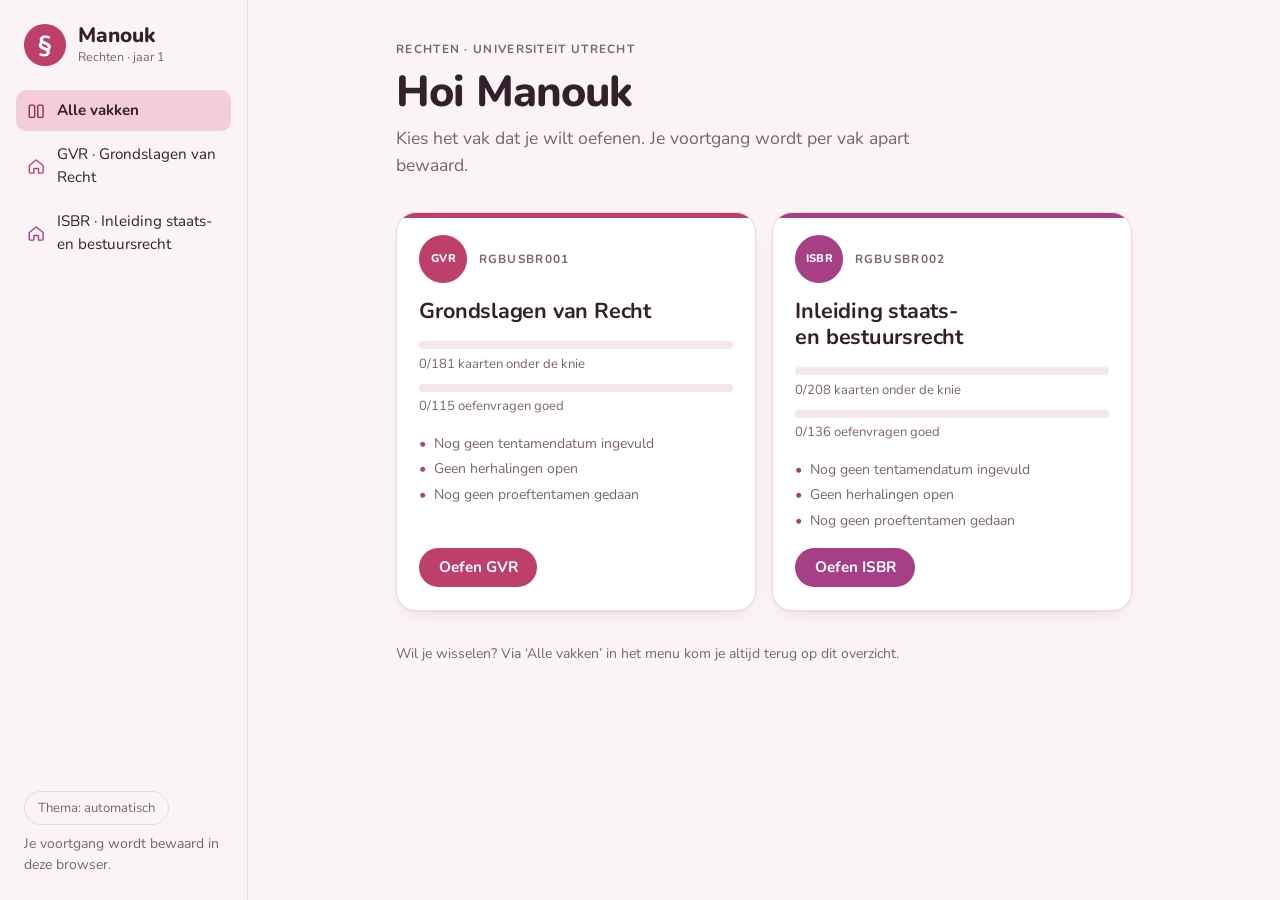
==== commit e541b8db: "ISBR: open vragen eindtoets 2025 met officieel antwoordmodel Co-Authored-By: Claude Opus 5.5 <norepl" ====
--- a/index.html
+++ b/index.html
@@ -1024,7 +1024,7 @@
   desc:"20 meerkeuzevragen uit alle weken, meestal met drie antwoordopties, net als het meerkeuzedeel van de eindtoets. Je kunt vrij heen en weer bladeren en ziet pas na het inleveren wat goed was.",
   note:"Elke vraag is 2,5 punt waard (50 punten in totaal). Het cijfer is een indicatie voor alleen het meerkeuzedeel, met de raadkans verrekend zoals op de echte toets."},
 startNote:{t:"Let op: eenheid van regeringsbeleid", html:"Dit staat niet in je samenvatting, maar kwam twee keer terug op de eindtoets van 2025: ministers zijn verantwoordelijk voor besluiten van de ministerraad, ook als ze het er niet mee eens waren, en een minister spreekt namens het hele kabinet (art. 45 lid 3 Gw)."},
-openIntro:"Net als op de eindtoets: een casus met deelvragen van 6 tot 12 punten en een indicatie van het aantal woorden. Schrijf eerst je antwoord, open dan het antwoordmodel en vink aan wat je goed had. Let op: het officiële antwoordmodel van de open vragen zat niet in de PDF; deze modellen zijn opgesteld op basis van je samenvatting.",
+openIntro:"Net als op de eindtoets: een casus met deelvragen van 6 tot 12 punten en een indicatie van het aantal woorden. Schrijf eerst je antwoord, open dan het antwoordmodel en vink aan wat je goed had. De drie casussen met ‘Eindtoets 2025’ zijn de echte open vragen van vorig jaar, nagekeken met het officiële antwoordmodel. De andere zes zijn nieuw, in dezelfde stijl.",
 openTip:{t:"Zo scoor je punten", d:"Noem steeds het juiste artikel en, waar het past, de uitspraak (bijvoorbeeld Amsterdams dakterras of Harderwijk). Volg een stappenplan en pas elke stap toe op de feiten van de casus. Schrijf niets overbodigs op: onjuiste of niet-relevante informatie kan punten kosten."},
 lessonsIntro:"De eindtoets van vorig jaar laat goed zien waar de punten liggen. Dit zijn de lessen eruit.",
 correctionsTitle:"Let op bij je samenvatting",
@@ -1153,6 +1153,9 @@
 {t:"Elke vraag staat los",d:"Iedere vraag wordt apart nagekeken. Verwijs dus niet naar je antwoord bij een andere vraag, maar herhaal kort wat nodig is."},
 {t:"Oefen met je bundel",d:"Zoek instanties op in het alfabetisch register (zoals het CBR) en herken een regeling aan het opschrift (‘Wet van’, ‘Besluit van’, ‘Regeling van de Minister’), de vindplaats (Stb. of Stcrt.) of de aanhef als die erin staat."},
 {t:"Let op exacte termen",d:"De derde stap van Harderwijk heet evenwichtigheid, niet redelijkheid. Een ‘bevestigingsfunctie’ van bezwaar bestaat niet. Kleine woorden maken een optie fout."},
+{t:"Pas de theorie toe op de casus",d:"Bij de trias-vraag van 2025 kreeg je voor alleen een uitleg van de trias, zonder toepassing op de casus, maximaal 1 punt. Leg steeds uit wat de regel hier concreet betekent."},
+{t:"Alleen wat in de casus speelt",d:"In 2025 leverde het enquêterecht noemen geen punten op, omdat er in de casus geen enquête was. Ook het onderscheid tussen regelgevende en bestuursbevoegdheid speelde daar niet."},
+{t:"Artikel én lid, plus uitspraak",d:"Het antwoordmodel noemt steeds precies: art. 9 lid 1 Gw, art. 11 lid 1 en 2 EVRM, art. 5 lid 1 Wom, art. 1:1 lid 1 sub a Awb, art. 2:1 lid 2 BW. En uitspraken bij naam: Sunday Times, HR Verfbommetje."},
 {t:"Gebruik de stappenplannen",d:"Bestuursorgaan, besluit, rechtsbescherming en grondrechten hebben allemaal een stappenplan. Dat is meteen de structuur van een goed open antwoord."}
 ],
 weak:[
@@ -1180,7 +1183,10 @@
 "Art. 51 Gw (samenstelling Staten-Generaal) en art. 64 Gw (ontbinding verplicht tot nieuwe verkiezingen)",
 "Een regeling herkennen in je wettenbundel aan de aanhef (formele wet, AMvB, ministeriële regeling)",
 "De Wet wapens en munitie: zelf beslissingsruimte vinden in een bijzondere wet",
-"Het CBR als publiekrechtelijke rechtspersoon (Wegenverkeerswet 1994)"
+"Het CBR als publiekrechtelijke rechtspersoon: art. 2:1 lid 2 BW, art. 4z en 4ac Wegenverkeerswet 1994",
+"EHRM Sunday Times (kenbaar en voorzienbaar) en HR Verfbommetje (uiting op maatschappelijk gebied)",
+"Moties: art. 8.20 Reglement van Orde TK en art. 72 Gw; stemmen: art. 67 lid 4 Gw",
+"Evenredigheid stricto sensu als derde subonderdeel van ‘noodzakelijk in een democratische samenleving’"
 ]
 };
 
@@ -1400,8 +1406,14 @@
 {w:9,q:"Een regeling in je wettenbundel herkennen",a:"Kijk naar de aanhef:\n‘met gemeen overleg der Staten-Generaal’ → wet in formele zin.\n‘Op de voordracht van Onze Minister’, Raad van State gehoord, ‘Hebben goedgevonden en verstaan’ zonder Staten-Generaal → AMvB (titel vaak ‘Besluit ...’).\n‘De Minister van ... Besluit:’ → ministeriële regeling (titel vaak ‘Regeling ...’).\nStaat de aanhef niet in je bundel? Kijk naar het opschrift (‘Wet van ...’, ‘Besluit van ...’, ‘Regeling van de Minister ...’) en de vindplaats (Stb. of Stcrt.)."},
 {w:9,q:"Grondwet: samenstelling Staten-Generaal en ontbinding",a:"Art. 51 Gw: de Staten-Generaal bestaan uit de Tweede Kamer en de Eerste Kamer.\nArt. 64 Gw: de regering kan een Kamer ontbinden; het besluit tot ontbinding verplicht tot nieuwe verkiezingen voor de ontbonden Kamer."},
 {w:9,q:"Woningsluiting en evenredigheid: wat weegt mee?",a:"Bij de evenwichtigheid kan meewegen in hoeverre de eigenaar of bewoner iets te verwijten valt, en dat een eigenaar verantwoordelijk is voor wat er in zijn woning gebeurt. Ook bijzondere omstandigheden (kinderen, gezondheid) wegen mee. De aanleiding (bijv. drugsvondst en arrestatie) is wel relevant."},
-{w:9,q:"Kamerlid vraagt stukken op en dient motie in: welke bevoegdheden?",a:"Inlichtingenrecht (art. 68 Gw): informatie vragen; de minister moet die geven tenzij het belang van de staat zich ertegen verzet.\nMinisteriële verantwoordelijkheid (art. 42 lid 2 Gw): de minister ter verantwoording roepen. Het recht om moties in te dienen staat niet in de Grondwet maar in het Reglement van Orde; het rust op de ministeriële verantwoordelijkheid, en een motie van wantrouwen werkt via de vertrouwensregel.\nIn het licht van de trias: controle van de uitvoerende macht door de volksvertegenwoordiging (checks and balances)."},
-{w:9,q:"Is de directie van het CBR een a-bestuursorgaan?",a:"Ja. Het CBR is bij wet ingesteld en bezit rechtspersoonlijkheid (Wegenverkeerswet 1994, art. 4z; check in je bundel). Het is dus een rechtspersoon krachtens publiekrecht ingesteld. De wet bepaalt dat het CBR een directie heeft (art. 4ac WVW 1994), dus de directie is een orgaan daarvan: a-orgaan (art. 1:1 lid 1 sub a Awb). Niet als standaardvoorbeeld van een b-orgaan leren."},
+{w:9,q:"Kamerlid vraagt stukken op en dient motie in: welke bevoegdheden?",a:"Inlichtingenrecht (art. 68 Gw): informatie vragen; de minister moet die geven tenzij het belang van de staat zich ertegen verzet.\nMinisteriële verantwoordelijkheid (art. 42 lid 2 Gw): de minister wijzen op haar verantwoordelijkheid en haar ter verantwoording roepen.\nVolgens het antwoordmodel 2025 zijn dit de twee bevoegdheden. Moties: art. 8.20 Reglement van Orde TK (vastgesteld op grond van art. 72 Gw). Stemmen: art. 67 lid 4 Gw (alleen mits goed beargumenteerd). Het enquêterecht (art. 70 Gw) leverde geen punten op, want dat speelde niet.\nTrias: pas het toe op de casus. Inlichtingenrecht en ministeriële verantwoordelijkheid zijn samen checks van de TK op de regering. Alleen algemene uitleg zonder toepassing: maximaal 1 punt."},
+{w:9,q:"Is de directie van het CBR een a-bestuursorgaan?",a:"Ja. Een rechtspersoon krachtens publiekrecht ontleent zijn rechtspersoonlijkheid aan de wet (art. 2:1 BW). Het CBR valt niet onder lid 1, maar onder lid 2 (andere lichamen met een overheidstaak, als de wet dat bepaalt). Art. 4z Wegenverkeerswet 1994 bepaalt dat het CBR rechtspersoonlijkheid bezit. Het is dus een rechtspersoon krachtens publiekrecht ingesteld. De wet bepaalt dat het CBR een directie heeft (art. 4ac WVW 1994), dus de directie is een orgaan daarvan: a-orgaan (art. 1:1 lid 1 sub a Awb). Niet als standaardvoorbeeld van een b-orgaan leren."},
+{w:9,q:"Art. 2:1 BW: lid 1 en lid 2",a:"Lid 1: de Staat, provincies, gemeenten en waterschappen bezitten rechtspersoonlijkheid.\nLid 2: andere lichamen waaraan een deel van de overheidstaak is opgedragen, bezitten rechtspersoonlijkheid als dat uit het bij of krachtens de wet bepaalde volgt (bijv. het CBR via art. 4z WVW 1994).\nDit gebruik je om te bepalen of een instantie een rechtspersoon krachtens publiekrecht ingesteld is (a-orgaan)."},
+{w:9,q:"EHRM Sunday Times",a:"Wordt aangehaald bij de eerste EVRM-stap, ‘bij wet voorzien’: de wettelijke grondslag moet kenbaar (toegankelijk) en voorzienbaar zijn."},
+{w:9,q:"HR Verfbommetje",a:"Wordt in het antwoordmodel 2025 aangehaald (‘vgl.’) bij de reikwijdte van de vrijheid van vergadering en betoging: is er sprake van het uiting geven aan gedachten en gevoelens op maatschappelijk gebied, deelname aan het maatschappelijk debat?"},
+{w:9,q:"Reikwijdte van de betogingsvrijheid: welke feiten noem je?",a:"Volgens het antwoordmodel 2025: (1) een uiting in het openbaar, (2) door een groep en niet door één individu, (3) uiting van gedachten en gevoelens op maatschappelijk gebied (vgl. HR Verfbommetje), (4) vreedzaam. Noem ook art. 9 lid 1 Gw en art. 11 lid 1 EVRM."},
+{w:9,q:"EVRM stap 3: de drie subonderdelen (antwoordmodel 2025)",a:"Is de beperking proportioneel aan het legitieme doel?\n1. Geschiktheid: helpt de maatregel om het doel te bereiken?\n2. Subsidiariteit: kan het doel met een minder beperkende maatregel?\n3. Evenredigheid stricto sensu: weegt het belang van de beperking op tegen het belang van het grondrecht?\nDaarnaast: is er een pressing social need?"},
+{w:9,q:"Art. 5 lid 1 Wom",a:"Geeft de burgemeester de bevoegdheid om voorschriften of beperkingen te stellen of een verbod te geven voor een betoging. Dit is de wettelijke grondslag bij ‘bij wet voorzien’ (EVRM) en de concrete grondslag voor beperking van art. 9 Gw. Let op art. 5 lid 3 Wom: een beperking mag niet over de inhoud van de boodschap gaan."},
 {w:9,q:"Open vragen ISBR: wat verwacht de examinator?",a:"Gebruik waar relevant wetsartikelen én jurisprudentie (naam van de uitspraak volstaat). Je mag de wettenbundel en jurisprudentiebundel gebruiken. Onjuiste of niet-relevante informatie toevoegen kan punten kosten. Elke vraag wordt los nagekeken: niet verwijzen naar een ander antwoord."}
 ];
 
@@ -1564,6 +1576,42 @@
 // ISBR open casusvragen in de opbouw van de eindtoets: deelvragen met punten en een woordindicatie (wi).
 window.OPEN = [
 {
+id:"e25-terugkeer", src:"Eindtoets 2025", title:"Het versnelde terugkeerprogramma", w:[2],
+note:"Dit is open vraag 1 van de eindtoets 2025, in eigen woorden naverteld. De criteria volgen het officiële antwoordmodel; de verdeling van de punten over de criteria is een inschatting, het model geeft alleen het totaal per vraag.",
+intro:"Een (fictief) ministerie van Justitie en Veiligheid heeft al maanden interne rapporten waarin wordt gewaarschuwd voor grote risico's van een nieuw ‘Versneld Terugkeerprogramma’. Dat programma moet uitgeprocedeerde asielzoekers binnen tien dagen na afwijzing terugsturen. In meerdere gevallen zijn mensen uitgezet terwijl hun beroep nog liep.\n\nMinister Van der Linden (Asiel en Migratie) zegt op televisie dat alles volgens de regels is gegaan. Een krant onthult daarna dat een ambtenaar haar per e-mail heeft gewaarschuwd dat de werkwijze in strijd is met de Vreemdelingenwet. Het ministerie wil die e-mail niet openbaar maken.\n\nIn een spoeddebat vraagt oppositielid Peter Hoekstra de minister om alle communicatie over het programma, inclusief die e-mail, naar de Kamer te sturen. De minister weigert, omdat openbaarmaking de veiligheid van de ambtenaren in gevaar zou brengen. Hoekstra wil de minister ter verantwoording roepen en dient een motie van treurnis in, die met 80 tegen 70 stemmen wordt aangenomen.\n\nEen week later lekt de e-mail toch uit: de minister wist vooraf van de risico's. In een tweede spoeddebat wordt een motie van wantrouwen van Hoekstra aangenomen met 77 tegen 73 stemmen.",
+parts:[
+{l:"a",p:7,wi:125,q:"Welke twee bevoegdheden oefende Kamerlid Hoekstra uit en op welke grondwettelijke bepaling(en) zijn ze gebaseerd? Leg daarna uit wat het belang van die bevoegdheden is in het licht van de trias politica.",
+c:[{p:2,t:"Bevoegdheid 1: inlichtingen verlangen over het regeringsbeleid, art. 68 Gw."},{p:2,t:"Bevoegdheid 2: de minister wijzen op haar verantwoordelijkheid voor het regeringsbeleid en haar op die grond ter verantwoording roepen, art. 42 lid 2 Gw (ministeriële verantwoordelijkheid)."},{p:3,t:"Trias, toegepast op de casus: inlichtingenrecht en ministeriële verantwoordelijkheid vormen samen checks and balances tussen de Tweede Kamer (vertegenwoordigend, controlerend) en de regering (uitvoerende macht). Leg concreet uit hoe Hoekstra's vraag om informatie en het ter verantwoording roepen een check zijn. Alleen algemene uitleg van de trias zonder toepassing: maximaal 1 punt."}],
+m:"Hoekstra oefende ten eerste het inlichtingenrecht uit: hij verlangde van de minister informatie over het regeringsbeleid, namelijk alle communicatie over het programma, inclusief de e-mail. Dat recht staat in art. 68 Gw. Ten tweede wees hij de minister op haar verantwoordelijkheid voor het beleid en riep hij haar ter verantwoording, onder meer met de moties. Dat berust op de ministeriële verantwoordelijkheid van art. 42 lid 2 Gw. (Volgens het model mag je, mits goed beargumenteerd, ook het stemmen noemen: art. 67 lid 4 Gw. Het recht om moties in te dienen staat in art. 8.20 van het Reglement van Orde van de Tweede Kamer, dat de Kamer vaststelt op grond van art. 72 Gw.)\nIn het licht van de trias politica vormen deze bevoegdheden samen een check van de Tweede Kamer, als vertegenwoordigend en controlerend orgaan, op de regering als uitvoerende macht. Door informatie op te vragen kan een individueel Kamerlid de controlerende taak van de Kamer daadwerkelijk uitoefenen: hier wilde Hoekstra weten of de minister vooraf was gewaarschuwd. Door de minister ter verantwoording te roepen kan de Kamer haar aanspreken op het gevoerde beleid. Zo houden de machten elkaar in evenwicht.\nLet op: het enquêterecht (art. 70 Gw) heeft niets met deze casus te maken en leverde op de toets geen punten op. Ook het onderscheid tussen regelgevende en bestuursbevoegdheid speelt hier niet."},
+{l:"b",p:8,wi:150,q:"Wat is juridisch het verschil tussen de aangenomen motie van wantrouwen en de aangenomen motie van treurnis voor de minister? Leg ook de onderliggende staatsrechtelijke regel uit.",
+c:[{p:2,t:"Motie van wantrouwen: een constitutioneel instrument waarmee de Tweede Kamer uitspreekt geen vertrouwen meer te hebben in de bewindspersoon; daardoor wordt de vertrouwensregel geactiveerd."},{p:2,t:"Motie van treurnis: alleen een uiting van bedroefdheid van de Kamer over het gedrag van de minister."},{p:2,t:"Het verschil: na de aangenomen motie van wantrouwen moet de minister haar ontslag aanbieden aan de Koning; na de motie van treurnis kan zij aanblijven, al kan haar gezag en draagvlak verzwakken."},{p:2,t:"De vertrouwensregel: een ongeschreven constitutionele regel dat een minister, staatssecretaris of het hele kabinet moet aftreden als een meerderheid van het parlement (in de praktijk de Tweede Kamer) het vertrouwen opzegt."}],
+m:"Met een motie van wantrouwen spreekt de Tweede Kamer uit dat zij geen vertrouwen meer heeft in de bewindspersoon. Dat is een constitutioneel instrument dat de vertrouwensregel activeert. Een motie van treurnis is alleen een uiting van bedroefdheid van de Kamer over het gedrag van de minister.\nHet juridische verschil: na de aangenomen motie van wantrouwen (77 tegen 73) moet de minister haar ontslag aanbieden aan de Koning. Na de motie van treurnis (80 tegen 70) kon zij gewoon aanblijven, al kan zo'n motie haar politieke gezag en draagvlak verzwakken.\nDe onderliggende regel is de vertrouwensregel: een ongeschreven constitutionele regel die inhoudt dat een minister, staatssecretaris of het hele kabinet moet aftreden wanneer een meerderheid van het parlement, in de praktijk de Tweede Kamer, het vertrouwen opzegt."}
+]},
+{
+id:"e25-cbr", src:"Eindtoets 2025", title:"Is de directie van het CBR een a-orgaan?", w:[5],
+note:"Dit is open vraag 2 van de eindtoets 2025. De criteria volgen het officiële antwoordmodel; de verdeling van de punten over de criteria is een inschatting. Tip: zoek het CBR op in het alfabetisch register van je wettenbundel.",
+intro:"Het Centraal Bureau Rijvaardigheidsbewijzen (CBR) is de instantie die rijexamens afneemt en rijbewijzen uitgeeft. Je kunt het CBR vinden in het alfabetisch register achterin je wettenbundel.",
+parts:[
+{l:"a",p:10,wi:175,q:"Is de directie van het CBR een a-bestuursorgaan? Motiveer je antwoord met de relevante wetsartikelen.",
+c:[{p:2,t:"Definitie: een a-bestuursorgaan is een orgaan van een rechtspersoon die krachtens publiekrecht is ingesteld (art. 1:1 lid 1 sub a Awb)."},{p:3,t:"Een rechtspersoon krachtens publiekrecht ontleent zijn rechtspersoonlijkheid aan de wet (art. 2:1 BW). Het CBR valt niet onder lid 1 (Staat, provincies, gemeenten, waterschappen), maar onder lid 2: andere lichamen met een deel van de overheidstaak hebben rechtspersoonlijkheid als dat uit het bij of krachtens de wet bepaalde volgt."},{p:2,t:"Art. 4z Wegenverkeerswet 1994: het CBR bezit rechtspersoonlijkheid. Het CBR is dus een rechtspersoon krachtens publiekrecht ingesteld."},{p:2,t:"De directie is een orgaan van die rechtspersoon: zij wordt genoemd in art. 4ac e.v. WVW 1994 en krijgt daar taken en bevoegdheden."},{p:1,t:"Conclusie: de directie van het CBR is een a-bestuursorgaan."}],
+m:"Een a-bestuursorgaan is een orgaan van een rechtspersoon die krachtens publiekrecht is ingesteld (art. 1:1 lid 1 sub a Awb). Je onderzoekt dus eerst of het CBR zo'n rechtspersoon is, en daarna of de directie daarvan een orgaan is.\nEen rechtspersoon krachtens publiekrecht ingesteld ontleent zijn rechtspersoonlijkheid aan de wet (art. 2:1 BW). Het CBR is niet een van de lichamen uit lid 1 (de Staat, provincies, gemeenten en waterschappen). Het valt onder lid 2: andere lichamen waaraan een deel van de overheidstaak is opgedragen, hebben rechtspersoonlijkheid als dat uit het bij of krachtens de wet bepaalde volgt. Dat is hier het geval: art. 4z van de Wegenverkeerswet 1994 bepaalt dat het CBR rechtspersoonlijkheid bezit. Het CBR is dus een rechtspersoon krachtens publiekrecht ingesteld.\nIs de directie een orgaan van die rechtspersoon? Ja: de directie wordt genoemd in art. 4ac en volgende van de Wegenverkeerswet 1994, waar haar taken en bevoegdheden worden toegekend.\nConclusie: de directie van het CBR is een a-bestuursorgaan."}
+]},
+{
+id:"e25-dorpspark", src:"Eindtoets 2025", title:"Klimaatdemonstratie in het Dorpspark", w:[8],
+note:"Dit is open vraag 3 van de eindtoets 2025, in eigen woorden naverteld. De criteria volgen het officiële antwoordmodel; de verdeling van de punten over de criteria is een inschatting.",
+intro:"De burgemeester van het dorp Dorpskerne verbiedt tijdelijk alle bijeenkomsten in het Dorpspark, omdat er de afgelopen weken bij protestacties meerdere vechtpartijen waren. Door de bomen in het park ontstonden snel onoverzichtelijke situaties voor de politie.\n\nEen groep studenten wil juist in dat groene park met de karakteristieke oude bomen een vreedzame klimaatdemonstratie houden en meldt dat bij de burgemeester. De burgemeester verbiedt de demonstratie, met een verwijzing naar het tijdelijke verbod op bijeenkomsten. De studenten vinden dat hun vrijheid van vergadering en betoging wordt geschonden en vragen jou om advies.",
+parts:[
+{l:"a",p:6,wi:100,q:"Zou je het grondrecht dat hier aan de orde is typeren als een klassiek of een sociaal grondrecht? Motiveer je antwoord.",
+c:[{p:2,t:"Klassieke grondrechten (vrijheidsrechten) zijn gericht op onthouding door de overheid en zijn vaak afdwingbaar bij de rechter."},{p:2,t:"Sociale grondrechten geven aanspraken op prestaties of actief optreden van de overheid; ze zijn geformuleerd als globale inspanningsverplichtingen en zijn vaak niet afdwingbaar bij de rechter."},{p:2,t:"Toepassing: art. 9 Gw geeft het recht om (vreedzaam) te vergaderen en te betogen en legt de overheid een onthoudingsplicht op; beperking mag alleen onder voorwaarden. Het is dus een vrijheidsrecht: een klassiek grondrecht."}],
+m:"Klassieke grondrechten, ook wel vrijheidsrechten, zijn gericht op onthouding door de overheid: de overheid moet zich niet met de vrijheid van burgers bemoeien. Ze zijn vaak afdwingbaar bij de rechter. Sociale grondrechten geven juist aanspraken op prestaties of actief optreden van de overheid. Ze zijn geformuleerd als globale inspanningsverplichtingen en zijn vaak niet afdwingbaar bij de rechter.\nArt. 9 Gw geeft burgers het recht om (vreedzaam) te vergaderen en te betogen en legt de overheid een onthoudingsplicht op: het recht mag alleen onder voorwaarden worden beperkt. Het is daarom een vrijheidsrecht en dus een klassiek grondrecht."},
+{l:"b",p:7,wi:200,q:"Valt deze casus binnen de reikwijdte van de vrijheid van vergadering en betoging? Betrek de relevante artikelen uit de Grondwet en het EVRM en motiveer je antwoord met feiten en omstandigheden uit de casus.",
+c:[{p:2,t:"Het grondrecht: vrijheid van vergadering en betoging, art. 9 lid 1 Gw en art. 11 lid 1 EVRM."},{p:1,t:"Feit: het gaat om een uiting in het openbaar (in het park)."},{p:1,t:"Feit: het is een uiting door een groep studenten, niet door één individu."},{p:1,t:"Feit: de studenten uiten gedachten en gevoelens op maatschappelijk gebied en nemen deel aan het maatschappelijk debat over het klimaat (vgl. HR Verfbommetje)."},{p:1,t:"Feit: de demonstratie is vreedzaam."},{p:1,t:"Conclusie: de demonstratie valt binnen de reikwijdte van de vrijheid van vergadering en betoging."}],
+m:"Het grondrecht in kwestie is de vrijheid van vergadering en betoging, vastgelegd in art. 9 lid 1 Gw en art. 11 lid 1 EVRM.\nDe relevante feiten en omstandigheden: het gaat om een uiting in het openbaar, namelijk in het park. Het is een uiting van een groep studenten en niet van één individu. De studenten geven uiting aan gedachten en gevoelens op maatschappelijk gebied en nemen deel aan het maatschappelijk debat, hier over het klimaat (vgl. HR Verfbommetje). En de demonstratie is vreedzaam.\nDaarmee valt de demonstratie waarvoor de studenten bescherming vragen binnen de reikwijdte van de vrijheid van vergadering en betoging."},
+{l:"c",p:12,wi:300,q:"Toets aan de hand van de drie stappen van de beperkingsclausule van het EVRM of het verbod van de burgemeester gerechtvaardigd kan worden.",
+c:[{p:1,t:"De drie eisen van art. 11 lid 2 EVRM benoemd: bij wet voorzien, legitiem doel, noodzakelijk in een democratische samenleving."},{p:2,t:"Bij wet voorzien: de wet moet kenbaar en voorzienbaar zijn (EHRM Sunday Times). De burgemeester kan op grond van art. 5 lid 1 Wet openbare manifestaties een verbod geven. Het verbod is dus bij wet voorzien."},{p:2,t:"Legitiem doel: het verbod dient het voorkomen van wanordelijkheden, een van de doelen uit art. 11 lid 2 EVRM."},{p:2,t:"Noodzakelijk: is de maatregel proportioneel? Drie subonderdelen: geschiktheid, subsidiariteit (kan het met een minder beperkende maatregel?) en evenredigheid stricto sensu (belang van de beperking tegenover het belang van het grondrecht). Ook relevant: is er een pressing social need?"},{p:3,t:"Toepassing: het doel kan met een minder zwaar middel worden bereikt, bijvoorbeeld door de demonstratie naar een overzichtelijker plek te verplaatsen. Mede omdat de demonstratie vreedzaam is, is er geen redelijk evenwicht tussen doel en middel."},{p:2,t:"Conclusie: het verbod is niet noodzakelijk in een democratische samenleving en kan niet gerechtvaardigd worden onder het EVRM."}],
+m:"De beperkingsclausule van art. 11 lid 2 EVRM stelt drie eisen aan het verbod: het moet bij wet voorzien zijn, een legitiem doel dienen en noodzakelijk zijn in een democratische samenleving.\n1. Bij wet voorzien. De wettelijke grondslag moet kenbaar en voorzienbaar zijn (EHRM Sunday Times). De burgemeester kan op grond van art. 5 lid 1 van de Wet openbare manifestaties een verbod geven. Het verbod is dus bij wet voorzien.\n2. Legitiem doel. Een doel is legitiem als het valt onder de opsomming in art. 11 lid 2 EVRM. Het verbod is bedoeld om wanordelijkheden te voorkomen; dat is een van de genoemde doelen.\n3. Noodzakelijk in een democratische samenleving. De vraag is of de maatregel proportioneel is aan het doel. Dat valt uiteen in drie onderdelen: is de maatregel geschikt om het doel te bereiken, kan het doel ook met een minder beperkende maatregel worden bereikt (subsidiariteit), en weegt het belang van de beperking op tegen het belang van het grondrecht (evenredigheid stricto sensu)? Ook is relevant of er een pressing social need is.\nHet doel kan hier met een minder zwaar middel worden bereikt, bijvoorbeeld door de demonstratie te verplaatsen naar een overzichtelijker plek. Mede omdat het om een vreedzame demonstratie gaat, is er geen redelijk evenwicht tussen doel en middel. Het verbod is dus niet noodzakelijk in een democratische samenleving.\nConclusie: het verbod van de burgemeester kan niet gerechtvaardigd worden onder het EVRM."}
+]},
+{
 id:"algoritme", title:"Het uitkeringsalgoritme", w:[2],
 intro:"Uit berichtgeving blijkt dat een uitvoeringsdienst van het ministerie van Sociale Zaken jarenlang een algoritme gebruikte dat bijstandsaanvragen van mensen met een dubbele nationaliteit vaker als ‘risico’ markeerde. Minister De Groot verklaart in de Tweede Kamer dat zij ‘pas sinds kort’ van het probleem weet.\n\nKamerlid Yasmina Bakker (oppositie) vraagt de minister om alle interne memo's over het algoritme naar de Kamer te sturen. De minister stuurt een deel, maar veel passages zijn zwartgelakt. Een meerderheid van de Tweede Kamer besluit daarop een parlementaire enquête in te stellen. Tijdens de openbare verhoren verklaart een ambtenaar onder ede dat de minister al twee jaar eerder per memo was gewaarschuwd.\n\nIn het debat dat volgt dient Bakker een motie van wantrouwen in tegen de minister. Die wordt aangenomen met 78 tegen 72 stemmen. De minister zegt na afloop tegen de pers: ‘Een motie is niet bindend. Ik blijf gewoon zitten.’",
 parts:[
@@ -1593,10 +1641,10 @@
 c:[{p:2,t:"De vrijheid van vergadering en betoging: art. 9 Gw en art. 11 EVRM."},{p:2,t:"Klassiek grondrecht: beschermt tegen overheidsinmenging, vraagt vooral onthouding van de overheid en sluit aan bij negatieve vrijheid; vaak rechtstreeks inroepbaar."},{p:2,t:"Toepassing: het verbod is een ingreep van de overheid in die vrijheid. Nuance: ook klassieke rechten kunnen een positieve verplichting meebrengen, zoals een vreedzame demonstratie beschermen."}],
 m:"Aan de orde is de vrijheid van vergadering en betoging, vastgelegd in art. 9 Gw en art. 11 EVRM. Het is een klassiek grondrecht: het beschermt burgers tegen inmenging van de overheid en vraagt vooral dat de overheid zich onthoudt. Het sluit aan bij negatieve vrijheid en is rechtstreeks bij de rechter in te roepen. Hier grijpt de overheid in door de demonstratie te verbieden. Wel kan ook dit klassieke recht een positieve verplichting meebrengen, bijvoorbeeld om een vreedzame demonstratie te beschermen tegen verstoring."},
 {l:"b",p:7,wi:200,q:"Valt deze casus binnen de reikwijdte van de vrijheid van vergadering en betoging? Bespreek de personele en de materiële reikwijdte en of er sprake is van een beperking. Betrek de relevante artikelen uit de Grondwet en het EVRM.",
-c:[{p:2,t:"Personele reikwijdte: de deelnemers zijn grondrechtendragers; ook de huurdersvereniging als rechtspersoon kan zich op dit recht beroepen."},{p:2,t:"Materiële reikwijdte art. 9 Gw: een betoging is een gezamenlijke meningsuiting in de openbare ruimte; protest tegen hoge huren valt daaronder."},{p:2,t:"Art. 11 EVRM beschermt vreedzame bijeenkomsten; niets wijst erop dat deze groep geweld wil. Rellen bij een andere groep maken deze demonstratie niet onvreedzaam."},{p:1,t:"Beperking: een volledig verbod is een inmenging in (beperking van) het grondrecht."}],
+c:[{p:2,t:"Personele reikwijdte: de deelnemers zijn grondrechtendragers; ook de huurdersvereniging als rechtspersoon kan zich op dit recht beroepen."},{p:2,t:"Materiële reikwijdte art. 9 lid 1 Gw: een uiting in het openbaar (het plein), door een groep, over een maatschappelijk onderwerp (hoge huren; vgl. HR Verfbommetje). Dat valt eronder."},{p:2,t:"Art. 11 lid 1 EVRM beschermt vreedzame bijeenkomsten; niets wijst erop dat deze groep geweld wil. Rellen bij een andere groep maken deze demonstratie niet onvreedzaam."},{p:1,t:"Beperking: een volledig verbod is een inmenging in (beperking van) het grondrecht."}],
 m:"Personele reikwijdte: de deelnemers kunnen zich als mensen op de vrijheid van betoging beroepen. Ook de huurdersvereniging, als rechtspersoon, kan zich op dit recht beroepen; het is geen recht dat alleen bij natuurlijke personen past.\nMateriële reikwijdte: art. 9 Gw beschermt het recht tot vergadering en betoging. Een betoging is een gezamenlijke uiting van een mening in de openbare ruimte; een protest tegen hoge huren op een plein valt daar duidelijk onder. Art. 11 EVRM beschermt de vrijheid van vreedzame vergadering. Er zijn geen aanwijzingen dat deze groep geweld wil; dat een andere groep twee weken eerder rellen veroorzaakte, maakt deze demonstratie niet onvreedzaam.\nDe casus valt dus binnen de reikwijdte. Het volledige verbod is een beperking van (inmenging in) het grondrecht. Of die beperking is toegestaan, moet daarna worden getoetst."},
 {l:"c",p:12,wi:300,q:"Toets of het verbod van de burgemeester gerechtvaardigd kan worden. Bespreek eerst kort de eisen van de Grondwet en toets daarna aan de hand van de drie stappen van de beperkingsclausule van het EVRM.",
-c:[{p:2,t:"Grondwet, competentie: art. 9 lid 2 Gw (‘de wet kan ... regels stellen’) staat delegatie toe; de Wet openbare manifestaties geeft de burgemeester een bevoegdheid."},{p:2,t:"Grondwet, doelen: verkeer en het voorkomen van wanordelijkheden zijn toegestane doelen; de ‘eenzijdige boodschap’ is geen toegestaan doel. Een beperking mag geen betrekking hebben op de inhoud (art. 5 lid 3 Wom)."},{p:2,t:"EVRM stap 1, bij wet voorzien: grondslag in de Wom, toegankelijk en voorzienbaar."},{p:2,t:"EVRM stap 2, legitiem doel (art. 11 lid 2): voorkoming van wanordelijkheden en bescherming van de rechten en vrijheden van anderen (marktkooplui, bezoekers)."},{p:2,t:"EVRM stap 3, noodzakelijk in een democratische samenleving: pressing social need twijfelachtig (risico gebaseerd op een andere groep); subsidiariteit: andere tijd of plek of voorschriften waren mogelijk; een volledig verbod is het zwaarste middel."},{p:2,t:"Conclusie, gemotiveerd: het verbod is waarschijnlijk niet gerechtvaardigd en schendt art. 9 Gw en art. 11 EVRM, mede omdat de inhoud van de boodschap meewoog."}],
+c:[{p:2,t:"Grondwet, competentie: art. 9 lid 2 Gw (‘de wet kan ... regels stellen’) staat delegatie toe; de Wet openbare manifestaties geeft de burgemeester een bevoegdheid."},{p:2,t:"Grondwet, doelen: verkeer en het voorkomen van wanordelijkheden zijn toegestane doelen; de ‘eenzijdige boodschap’ is geen toegestaan doel. Een beperking mag geen betrekking hebben op de inhoud (art. 5 lid 3 Wom)."},{p:2,t:"EVRM stap 1, bij wet voorzien: grondslag in art. 5 lid 1 Wom, kenbaar en voorzienbaar (EHRM Sunday Times)."},{p:2,t:"EVRM stap 2, legitiem doel (art. 11 lid 2): voorkoming van wanordelijkheden en bescherming van de rechten en vrijheden van anderen (marktkooplui, bezoekers)."},{p:2,t:"EVRM stap 3, noodzakelijk in een democratische samenleving: pressing social need twijfelachtig (risico gebaseerd op een andere groep); subsidiariteit: andere tijd of plek of voorschriften waren mogelijk; evenredigheid stricto sensu: een volledig verbod is het zwaarste middel."},{p:2,t:"Conclusie, gemotiveerd: het verbod is waarschijnlijk niet gerechtvaardigd en schendt art. 9 Gw en art. 11 EVRM, mede omdat de inhoud van de boodschap meewoog."}],
 m:"Grondwet. Art. 9 lid 2 Gw bepaalt dat de wet regels kan stellen ter bescherming van de gezondheid, in het belang van het verkeer en ter bestrijding of voorkoming van wanordelijkheden. Door het woord ‘regels’ is delegatie toegestaan; de Wet openbare manifestaties geeft de burgemeester de bevoegdheid om voorschriften, beperkingen of een verbod op te leggen. De drukte van de markt (verkeer) en het risico op wanordelijkheden zijn toegestane doelen. De ‘eenzijdige boodschap’ is dat niet: een beperking mag geen betrekking hebben op de inhoud van de te openbaren gedachten (art. 5 lid 3 Wom).\nEVRM, stap 1: bij wet voorzien. Het verbod berust op de Wom, een toegankelijke en voorzienbare wettelijke regeling. Daaraan is voldaan.\nStap 2: legitiem doel. Art. 11 lid 2 EVRM noemt onder meer het voorkomen van wanordelijkheden en de bescherming van de rechten en vrijheden van anderen, zoals marktkooplui en bezoekers. Voor zover de burgemeester die doelen nastreeft, is dit vervuld; de afkeuring van de boodschap is geen legitiem doel.\nStap 3: noodzakelijk in een democratische samenleving. Er moet een dringende maatschappelijke behoefte zijn. Het risico op wanordelijkheden is gebaseerd op een andere groep, dus twijfelachtig. Bovendien faalt de subsidiariteit: de burgemeester had een andere tijd of plek kunnen aanwijzen of voorschriften kunnen geven. Een volledig verbod is het zwaarste middel en staat niet in verhouding tot het doel.\nConclusie: het verbod is niet gerechtvaardigd. Het schendt art. 11 EVRM en, doordat de inhoud van de boodschap meewoog, ook de grondwettelijke eisen."}
 ]},
 {
@@ -2292,7 +2340,7 @@
     return `<div class="wrap"><header class="stack" style="gap:.5rem"><p class="eyebrow">${esc(INFO.short)} · Open vragen</p><h1>Casussen</h1>
       <p class="muted">${esc(INFO.openIntro)}</p></header>
       <div class="olist">${OPEN.map(o => { const sc = openScore(o), tot = openTotal(o); return `<button class="ocard" data-open="${o.id}">
-        <span class="tag">${o.w.map(wlabel).join(" · ")}</span><h3>${esc(o.title)}</h3>
+        <span class="tag">${o.src ? esc(o.src.toUpperCase()) + " · " : ""}${o.w.map(wlabel).join(" · ")}</span><h3>${esc(o.title)}</h3>
         <span class="small muted tnum">${o.parts.length} deelvragen · ${tot} punten${sc === null ? "" : ` · laatste score ${comma(sc)}/${tot}`}</span></button>`; }).join("")}</div>
       ${tip ? `<div class="callout"><b>${esc(tip.t)}</b><p>${esc(tip.d)}</p></div>` : ""}
     </div>`;
@@ -2302,8 +2350,9 @@
   const sc = openScore(o), tot = openTotal(o);
   return `<div class="wrap">
     <div><button class="btn-link small" id="oBack">Terug naar alle casussen</button></div>
-    <header class="stack" style="gap:.5rem"><p class="eyebrow">Open vraag · ${tot} punten</p><h1>${esc(o.title)}</h1></header>
+    <header class="stack" style="gap:.5rem"><p class="eyebrow">Open vraag · ${tot} punten${o.src ? " · " + esc(o.src) : ""}</p><h1>${esc(o.title)}</h1></header>
     <div class="casus"><p class="eyebrow">Casus</p><p class="txt">${esc(o.intro)}</p></div>
+    ${o.note ? `<p class="small muted">${esc(o.note)}</p>` : ""}
     ${o.parts.map(p => {
       const draft = (st.drafts && st.drafts[p.l]) || "";
       const words = draft.trim() ? draft.trim().split(/\s+/).length : 0;
